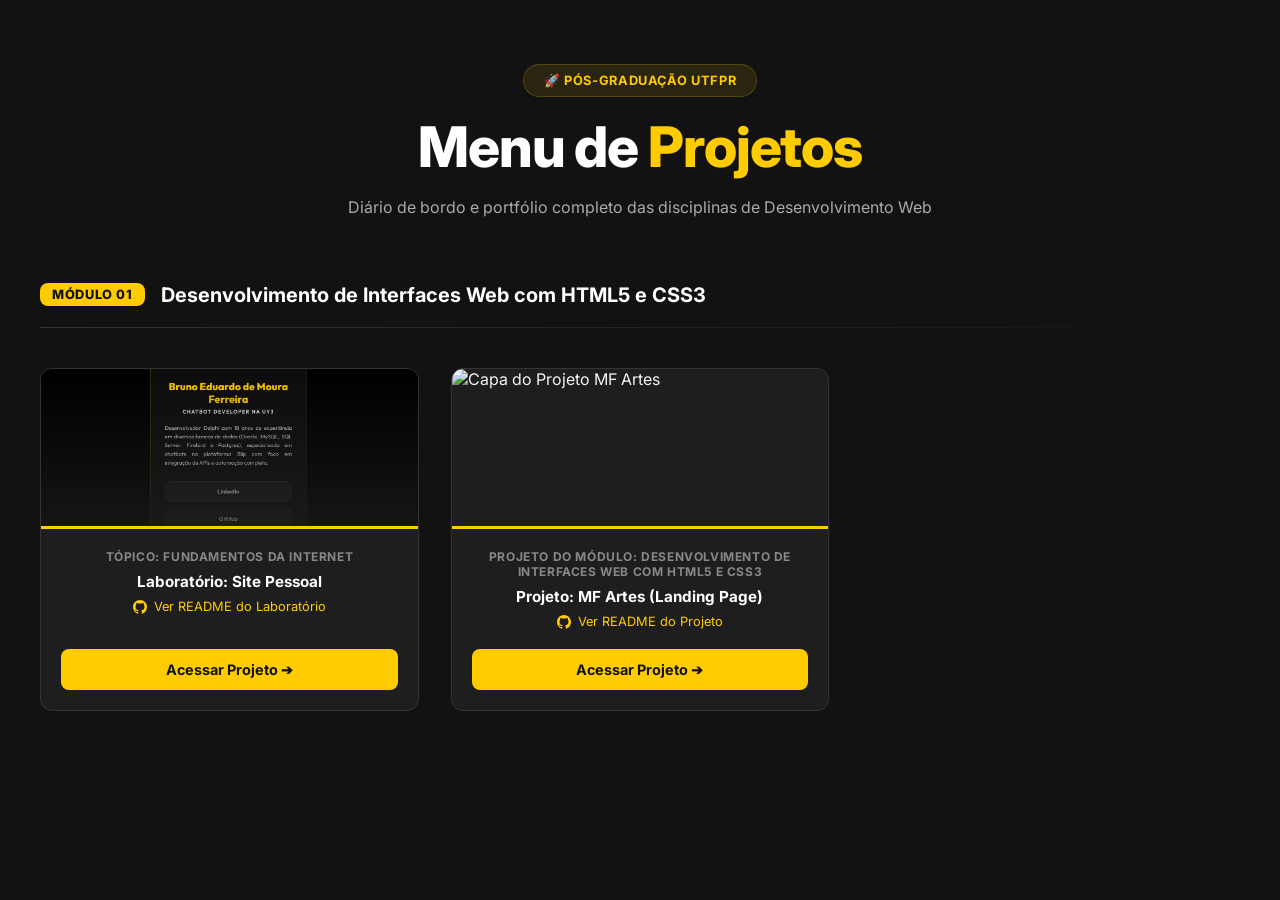
==== index.html @ 1b81b22d "Update index.html" ====
<!doctype html>
<html lang="pt-BR">
  <head>
    <meta charset="UTF-8" />
    <meta name="viewport" content="width=device-width, initial-scale=1.0" />
    <title>Navegação de Projetos - UTFPR</title>

    <link rel="preconnect" href="https://fonts.googleapis.com" />
    <link rel="preconnect" href="https://fonts.gstatic.com" crossorigin />
    <link
      href="https://fonts.googleapis.com/css2?family=Inter:wght@400;500;700;800&display=swap"
      rel="stylesheet"
    />

    <link rel="stylesheet" href="styles.css" />
  </head>
  <body>
    <header class="page-header">
      <div class="header-badge">🚀 Pós-Graduação UTFPR</div>
      <h1 class="page-title">
        Menu de <span class="text-highlight">Projetos</span>
      </h1>
      <p class="subtitle">
        Diário de bordo e portfólio completo das disciplinas de Desenvolvimento
        Web
      </p>
    </header>

    <main class="dashboard-main">
      <!-- SEÇÃO: MÓDULO 01 -->
      <section class="module-section" aria-labelledby="mod01-title">
        <header class="section-header">
          <h2 id="mod01-title" class="section-title">
            <span class="module-number">Módulo 01</span>
            Desenvolvimento de Interfaces Web com HTML5 e CSS3
          </h2>
          <div class="section-divider" aria-hidden="true"></div>
        </header>

        <div class="dashboard-grid">
          <!-- Laboratório  -->
          <article class="card">
            <figure class="card-image-container">
              <img
                src="./MT01-desenvolvimento-de-interfaces-web-com-html5-e-css3/00-fundamentos-da-internet/laboratorio/images/lab01.png"
                alt="Capa do Laboratório 01"
                class="card-img"
              />
              <figcaption class="sr-only" hidden>
                Visualização do Laboratório 01
              </figcaption>
              <div class="card-image-overlay" aria-hidden="true"></div>
            </figure>

            <section class="card-content">
              <header class="card-header">
                <p class="card-materia">Tópico: Fundamentos da Internet</p>
                <h2 class="card-title">Laboratório: Site Pessoal</h2>
              </header>

              <div class="card-links">
                <a
                  href="https://github.com/brunoemferreira/pos-web-utfpr/tree/main/MT01-desenvolvimento-de-interfaces-web-com-html5-e-css3/00-fundamentos-da-internet/laboratorio"
                  class="card-readme-link"
                  aria-label="Ler a documentação (README) do projeto"
                >
                  <svg
                    class="github-icon"
                    viewBox="0 0 24 24"
                    width="16"
                    height="16"
                    aria-hidden="true"
                  >
                    <path
                      fill="currentColor"
                      d="M12 0C5.374 0 0 5.373 0 12c0 5.302 3.438 9.8 8.207 11.387.6.113.793-.261.793-.577v-2.234c-3.338.726-4.033-1.416-4.033-1.416-.546-1.387-1.333-1.756-1.333-1.756-1.089-.745.083-.729.083-.729 1.205.084 1.839 1.237 1.839 1.237 1.07 1.834 2.807 1.304 3.492.997.107-.775.418-1.305.762-1.604-2.665-.305-5.467-1.334-5.467-5.931 0-1.311.469-2.381 1.236-3.221-.124-.303-.535-1.524.117-3.176 0 0 1.008-.322 3.301 1.23A11.509 11.509 0 0 1 12 5.803c1.02.005 2.047.138 3.006.404 2.291-1.552 3.297-1.23 3.297-1.23.653 1.653.242 2.874.118 3.176.77.84 1.235 1.911 1.235 3.221 0 4.609-2.807 5.624-5.479 5.921.43.372.823 1.102.823 2.222v3.293c0 .319.192.694.801.576C20.566 21.797 24 17.3 24 12c0-6.627-5.373-12-12-12z"
                    />
                  </svg>
                  Ver README do Laboratório
                </a>
              </div>

              <footer class="card-footer">
                <a
                  href="./MT01-desenvolvimento-de-interfaces-web-com-html5-e-css3/00-fundamentos-da-internet/laboratorio/index.html"
                  class="card-link"
                >
                  Acessar Projeto ➔
                </a>
              </footer>
            </section>
          </article>
          <article class="card">
            <figure class="card-image-container">
              <img
                src="https://images.unsplash.com/photo-1498050108023-c5249f4df085?auto=format&fit=crop&w=600&q=80"
                alt="Capa do Projeto MF Artes"
                class="card-img"
              />
              <figcaption class="sr-only" hidden>
                Visualização do Projeto MF Artes
              </figcaption>
              <div class="card-image-overlay" aria-hidden="true"></div>
            </figure>

            <section class="card-content">
              <header class="card-header">
                <p class="card-materia">
                  Projeto do Módulo: Desenvolvimento de Interfaces WEB com HTML5
                  e CSS3
                </p>
                <h2 class="card-title">Projeto: MF Artes (Landing Page)</h2>
              </header>

              <div class="card-links">
                <a
                  href="https://github.com/brunoemferreira/pos-web-utfpr/tree/main/MT01-desenvolvimento-de-interfaces-web-com-html5-e-css3/Projeto"
                  class="card-readme-link"
                  aria-label="Ler a documentação (README) do projeto"
                >
                  <svg
                    class="github-icon"
                    viewBox="0 0 24 24"
                    width="16"
                    height="16"
                    aria-hidden="true"
                  >
                    <path
                      fill="currentColor"
                      d="M12 0C5.374 0 0 5.373 0 12c0 5.302 3.438 9.8 8.207 11.387.6.113.793-.261.793-.577v-2.234c-3.338.726-4.033-1.416-4.033-1.416-.546-1.387-1.333-1.756-1.333-1.756-1.089-.745.083-.729.083-.729 1.205.084 1.839 1.237 1.839 1.237 1.07 1.834 2.807 1.304 3.492.997.107-.775.418-1.305.762-1.604-2.665-.305-5.467-1.334-5.467-5.931 0-1.311.469-2.381 1.236-3.221-.124-.303-.535-1.524.117-3.176 0 0 1.008-.322 3.301 1.23A11.509 11.509 0 0 1 12 5.803c1.02.005 2.047.138 3.006.404 2.291-1.552 3.297-1.23 3.297-1.23.653 1.653.242 2.874.118 3.176.77.84 1.235 1.911 1.235 3.221 0 4.609-2.807 5.624-5.479 5.921.43.372.823 1.102.823 2.222v3.293c0 .319.192.694.801.576C20.566 21.797 24 17.3 24 12c0-6.627-5.373-12-12-12z"
                    />
                  </svg>
                  Ver README do Projeto
                </a>
              </div>

              <footer class="card-footer">
                <a
                  href="./MT01-desenvolvimento-de-interfaces-web-com-html5-e-css3/Projeto/lp-mfartes/index.html"
                  class="card-link"
                >
                  Acessar Projeto ➔
                </a>
              </footer>
            </section>
          </article>
        </div>
      </section>
    </main>
  </body>
</html>
---- styles.css ----
/* Reset básico e configurações iniciais */
* {
  box-sizing: border-box;
  margin: 0;
  padding: 0;
}

:root {
  /* =========================================
     SISTEMA DE DESIGN CENTRALIZADO
  ========================================= */

  /* Cores da UTFPR e Tema Escuro */
  --color-primary: #FFCC00; 
  --color-primary-hover: #FFFFFF;
  --color-bg-body: #121212;
  --color-bg-card: #1E1E1E;
  
  /* Cores de Texto */
  --color-text-main: #FFFFFF;
  --color-text-muted: #AAAAAA;
  --color-text-card-subject: #888888;
  --color-text-button: #121212;
  
  /* Elementos de UI */
  --color-border: #333333;
  --color-overlay: rgba(30, 30, 30, 0.7);
  --color-shadow-hover: rgba(255, 204, 0, 0.15);
  --color-shadow-btn: rgba(255, 255, 255, 0.2);

  /* Tipografia */
  --font-family-base: 'Inter', sans-serif;
  
  /* Escala Tipográfica */
  --font-size-xs: 0.75rem;   /* 12px */
  --font-size-sm: 0.8rem;    /* 12.8px */
  --font-size-base: 0.9rem;  /* 14.4px */
  --font-size-md: 0.95rem;   /* 15.2px */
  --font-size-lg: 1rem;      /* 16px */
  --font-size-xl: 1.25rem;   /* 20px */
  --font-size-2xl: 2.2rem;   /* 35.2px */
  --font-size-3xl: 3.5rem;   /* 56px */
  
  /* Pesos de Fonte */
  --font-weight-regular: 400;
  --font-weight-bold: 700;
  --font-weight-extrabold: 800;

  /* Espaçamentos */
  --spacing-xs: 0.5rem;
  --spacing-sm: 0.75rem;
  --spacing-md: 1rem;
  --spacing-lg: 1.25rem;
  --spacing-xl: 1.5rem;
  --spacing-2xl: 2rem;
  --spacing-3xl: 3rem;
  --spacing-4xl: 4rem;

  /* Bordas e Radius */
  --radius-sm: 8px;
  --radius-md: 12px;
  --radius-full: 999px;
  --border-width: 1px;
  --border-accent: 3px;

  /* Transições */
  --transition-fast: 0.3s ease;
  --transition-medium: 0.5s ease;
}

body {
  font-family: var(--font-family-base);
  background-color: var(--color-bg-body);
  color: var(--color-text-main);
  min-height: 100vh;
  display: flex;
  flex-direction: column;
  align-items: center;
  padding: var(--spacing-2xl) var(--spacing-xl); 
}

@media (min-width: 640px) {
  body {
    padding: var(--spacing-4xl) var(--spacing-2xl);
  }
}

/* =========================================
   HEADER DA PÁGINA (HERO SECTION)
========================================= */
.page-header {
  text-align: center;
  margin-bottom: var(--spacing-4xl);
  max-width: 800px;
  display: flex;
  flex-direction: column;
  align-items: center;
}

.header-badge {
  display: inline-flex;
  align-items: center;
  gap: 0.5rem;
  background-color: rgba(255, 204, 0, 0.1);
  color: var(--color-primary);
  padding: 0.5rem 1.25rem;
  border-radius: var(--radius-full);
  font-size: var(--font-size-sm);
  font-weight: var(--font-weight-bold);
  text-transform: uppercase;
  letter-spacing: 0.05em;
  margin-bottom: var(--spacing-lg);
  border: 1px solid rgba(255, 204, 0, 0.2);
}

.page-title {
  font-size: var(--font-size-2xl);
  font-weight: var(--font-weight-extrabold);
  color: var(--color-text-main);
  margin-bottom: var(--spacing-md);
  line-height: 1.1;
  letter-spacing: -0.02em;
}

.text-highlight {
  color: var(--color-primary);
}

@media (min-width: 640px) {
  .page-title { font-size: var(--font-size-3xl); }
}

.subtitle {
  color: var(--color-text-muted);
  font-size: var(--font-size-lg);
  font-weight: var(--font-weight-regular);
  line-height: 1.5;
}

/* =========================================
   SISTEMA DE SEÇÕES (MÓDULOS)
========================================= */
.dashboard-main {
  width: 100%;
  max-width: 1200px;
  display: flex;
  flex-direction: column;
  gap: var(--spacing-4xl);
}

.module-section {
  display: flex;
  flex-direction: column;
  gap: var(--spacing-xl);
}

.section-header {
  margin-bottom: var(--spacing-md);
}

.section-title {
  font-size: var(--font-size-xl);
  font-weight: var(--font-weight-bold);
  color: var(--color-text-main);
  display: flex;
  align-items: center;
  gap: var(--spacing-md);
  flex-wrap: wrap;
}

.module-number {
  background-color: var(--color-primary);
  color: var(--color-bg-body);
  padding: 0.25rem 0.75rem;
  border-radius: var(--radius-sm);
  font-size: var(--font-size-sm);
  font-weight: var(--font-weight-extrabold);
  text-transform: uppercase;
  letter-spacing: 0.05em;
}

.section-divider {
  height: 1px;
  width: 100%;
  background: linear-gradient(90deg, var(--color-border) 0%, transparent 100%);
  margin-top: var(--spacing-lg);
}

/* =========================================
   GRID DOS CARDS
========================================= */
.dashboard-grid {
  display: grid;
  grid-template-columns: 1fr; 
  gap: var(--spacing-xl);
  width: 100%;
}

@media (min-width: 640px) {
  .dashboard-grid {
    grid-template-columns: repeat(2, 1fr); 
    gap: var(--spacing-2xl);
  }
}

@media (min-width: 900px) {
  .dashboard-grid {
    grid-template-columns: repeat(3, 1fr); 
  }
}

/* =========================================
   CARDS DE PROJETOS
========================================= */
.card {
  background: var(--color-bg-card);
  border: var(--border-width) solid var(--color-border);
  border-radius: var(--radius-md);
  overflow: hidden;
  transition: all var(--transition-fast);
  display: flex;
  flex-direction: column;
}

.card:hover {
  transform: translateY(-8px);
  border-color: var(--color-primary);
  box-shadow: 0 10px 25px var(--color-shadow-hover);
}

.card-image-container {
  width: 100%;
  height: 160px;
  overflow: hidden;
  position: relative;
  border-bottom: var(--border-accent) solid var(--color-primary); 
  margin: 0; 
}

.card-img {
  width: 100%;
  height: 100%;
  object-fit: cover;
  transition: transform var(--transition-medium);
}

.card:hover .card-img {
  transform: scale(1.05);
}

.card-image-overlay {
  position: absolute;
  inset: 0;
  background: linear-gradient(to top, var(--color-overlay) 0%, transparent 100%);
}

.card-content {
  padding: var(--spacing-lg); 
  display: flex;
  flex-direction: column;
  flex-grow: 1;
}

.card-header {
  margin-bottom: var(--spacing-xs);
}

.card-materia {
  font-size: var(--font-size-xs);
  font-weight: var(--font-weight-bold);
  color: var(--color-text-card-subject);
  text-transform: uppercase;
  letter-spacing: 0.05em;
  margin-bottom: var(--spacing-xs);
  text-align: center;
}

.card-title {
  font-size: var(--font-size-md);
  font-weight: var(--font-weight-bold);
  color: var(--color-text-main);
  line-height: 1.3;
  text-align: center;
}

.card-links {
  margin-bottom: var(--spacing-lg);
  display: flex;
  justify-content: center;
}

.card-readme-link {
  font-size: var(--font-size-sm);
  color: var(--color-primary);
  text-decoration: none;
  display: flex;
  align-items: center;
  gap: 0.4rem;
  transition: opacity var(--transition-fast);
}

.card-readme-link:hover {
  text-decoration: underline;
  opacity: 0.8;
}

.github-icon {
  width: 14px;
  height: 14px;
}

.card-footer {
  margin-top: auto; 
  display: flex;
  flex-direction: column;
}

.card-link {
  display: inline-flex;
  justify-content: center;
  align-items: center;
  text-decoration: none;
  background: var(--color-primary);
  color: var(--color-text-button);
  font-weight: var(--font-weight-bold);
  font-size: var(--font-size-base);
  padding: var(--spacing-sm) var(--spacing-md);
  border-radius: var(--radius-sm);
  transition: all var(--transition-fast);
  width: 100%;
}

.card-link:hover {
  background: var(--color-primary-hover);
  transform: translateY(-2px);
  box-shadow: 0 4px 12px var(--color-shadow-btn);
}
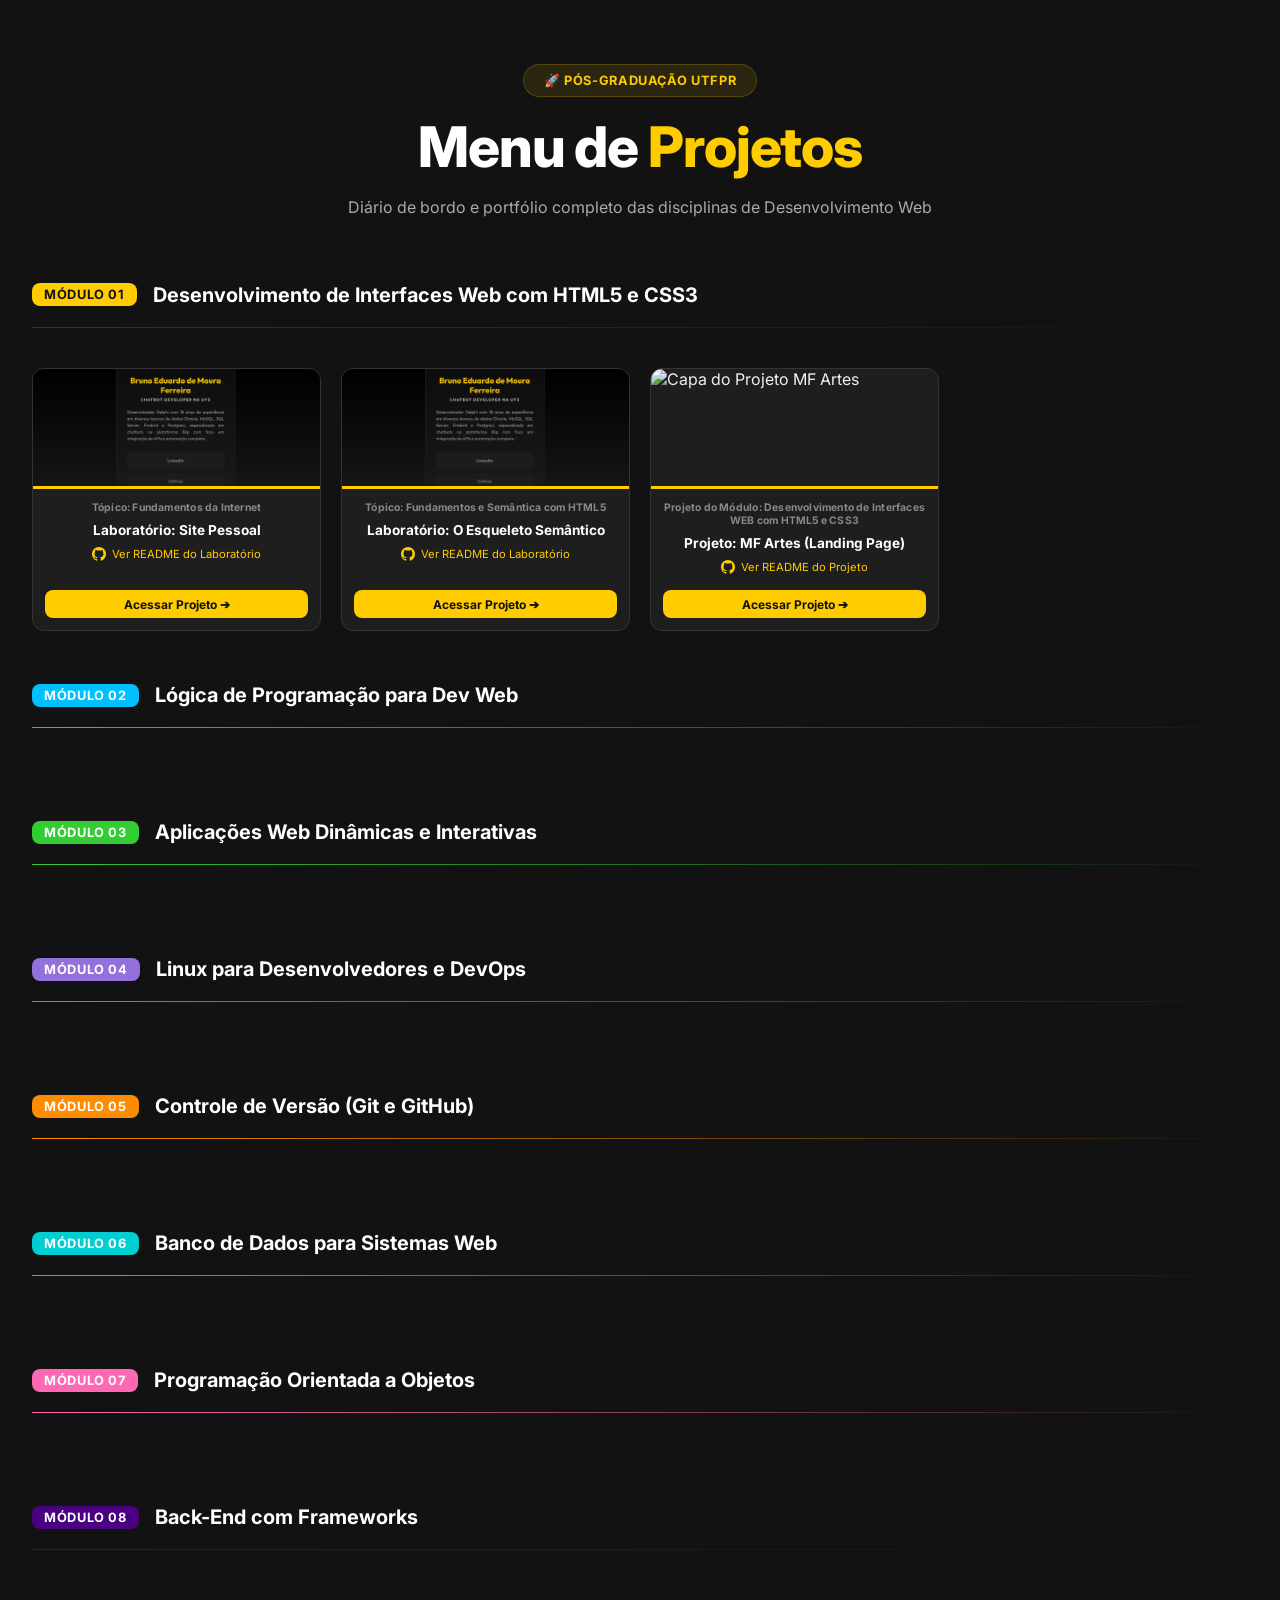
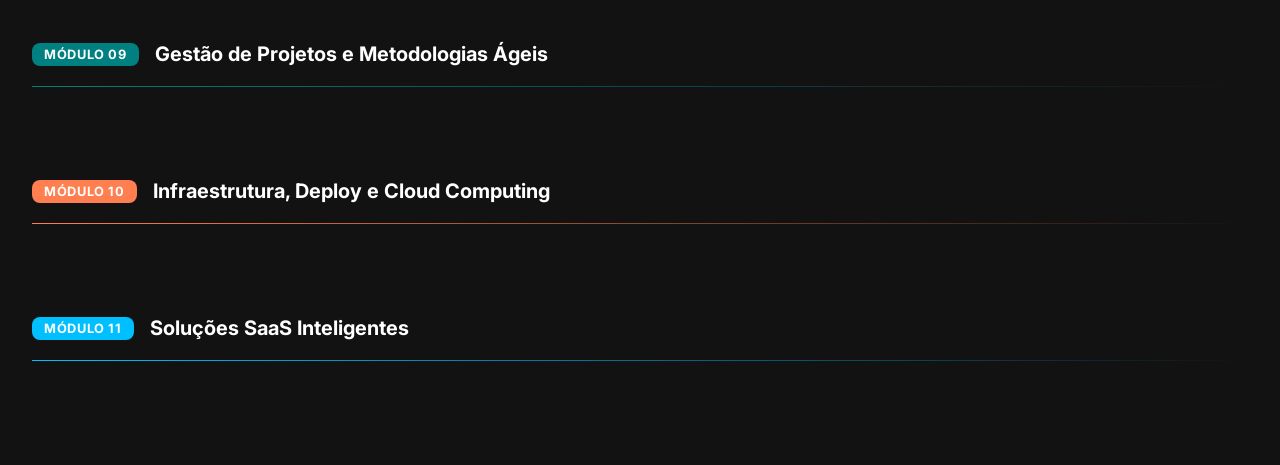
==== commit 08072b37: "feat: add course module structure and styling to dashboard index" ====
--- a/index.html
+++ b/index.html
@@ -56,6 +56,59 @@
               <header class="card-header">
                 <p class="card-materia">Tópico: Fundamentos da Internet</p>
                 <h2 class="card-title">Laboratório: Site Pessoal</h2>
+              </header>
+
+              <div class="card-links">
+                <a
+                  href="https://github.com/brunoemferreira/pos-web-utfpr/tree/main/MT01-desenvolvimento-de-interfaces-web-com-html5-e-css3/00-fundamentos-da-internet/laboratorio"
+                  class="card-readme-link"
+                  aria-label="Ler a documentação (README) do projeto"
+                >
+                  <svg
+                    class="github-icon"
+                    viewBox="0 0 24 24"
+                    width="16"
+                    height="16"
+                    aria-hidden="true"
+                  >
+                    <path
+                      fill="currentColor"
+                      d="M12 0C5.374 0 0 5.373 0 12c0 5.302 3.438 9.8 8.207 11.387.6.113.793-.261.793-.577v-2.234c-3.338.726-4.033-1.416-4.033-1.416-.546-1.387-1.333-1.756-1.333-1.756-1.089-.745.083-.729.083-.729 1.205.084 1.839 1.237 1.839 1.237 1.07 1.834 2.807 1.304 3.492.997.107-.775.418-1.305.762-1.604-2.665-.305-5.467-1.334-5.467-5.931 0-1.311.469-2.381 1.236-3.221-.124-.303-.535-1.524.117-3.176 0 0 1.008-.322 3.301 1.23A11.509 11.509 0 0 1 12 5.803c1.02.005 2.047.138 3.006.404 2.291-1.552 3.297-1.23 3.297-1.23.653 1.653.242 2.874.118 3.176.77.84 1.235 1.911 1.235 3.221 0 4.609-2.807 5.624-5.479 5.921.43.372.823 1.102.823 2.222v3.293c0 .319.192.694.801.576C20.566 21.797 24 17.3 24 12c0-6.627-5.373-12-12-12z"
+                    />
+                  </svg>
+                  Ver README do Laboratório
+                </a>
+              </div>
+
+              <footer class="card-footer">
+                <a
+                  href="./MT01-desenvolvimento-de-interfaces-web-com-html5-e-css3/00-fundamentos-da-internet/laboratorio/index.html"
+                  class="card-link"
+                >
+                  Acessar Projeto ➔
+                </a>
+              </footer>
+            </section>
+          </article>
+          <article class="card">
+            <figure class="card-image-container">
+              <img
+                src="./MT01-desenvolvimento-de-interfaces-web-com-html5-e-css3/00-fundamentos-da-internet/laboratorio/images/lab01.png"
+                alt="Capa do Laboratório 01"
+                class="card-img"
+              />
+              <figcaption class="sr-only" hidden>
+                Visualização do Laboratório 01
+              </figcaption>
+              <div class="card-image-overlay" aria-hidden="true"></div>
+            </figure>
+
+            <section class="card-content">
+              <header class="card-header">
+                <p class="card-materia">
+                  Tópico: Fundamentos e Semântica com HTML5
+                </p>
+                <h2 class="card-title">Laboratório: O Esqueleto Semântico</h2>
               </header>
 
               <div class="card-links">
@@ -146,6 +199,135 @@
           </article>
         </div>
       </section>
+
+      <!-- SEÇÃO: MÓDULO 02 -->
+      <section class="module-section module-blue" aria-labelledby="mod02-title">
+        <header class="section-header">
+          <h2 id="mod02-title" class="section-title">
+            <span class="module-number">Módulo 02</span>
+            Lógica de Programação para Dev Web
+          </h2>
+          <div class="section-divider" aria-hidden="true"></div>
+        </header>
+
+        <div class="dashboard-grid">
+          <!-- Aguardando projetos deste módulo -->
+        </div>
+      </section>
+
+      <!-- SEÇÃO: MÓDULO 03 -->
+      <section class="module-section module-green" aria-labelledby="mod03-title">
+        <header class="section-header">
+          <h2 id="mod03-title" class="section-title">
+            <span class="module-number">Módulo 03</span>
+            Aplicações Web Dinâmicas e Interativas
+          </h2>
+          <div class="section-divider" aria-hidden="true"></div>
+        </header>
+
+        <div class="dashboard-grid">
+          <!-- Aguardando projetos deste módulo -->
+        </div>
+      </section>
+
+      <!-- SEÇÃO: MÓDULO 04 -->
+      <section class="module-section module-purple" aria-labelledby="mod04-title">
+        <header class="section-header">
+          <h2 id="mod04-title" class="section-title">
+            <span class="module-number">Módulo 04</span>
+            Linux para Desenvolvedores e DevOps
+          </h2>
+          <div class="section-divider" aria-hidden="true"></div>
+        </header>
+
+        <div class="dashboard-grid">
+          <!-- Aguardando projetos deste módulo -->
+        </div>
+      </section>
+
+      <!-- SEÇÃO: MÓDULO 05 -->
+      <section class="module-section module-orange" aria-labelledby="mod05-title">
+        <header class="section-header">
+          <h2 id="mod05-title" class="section-title">
+            <span class="module-number">Módulo 05</span>
+            Controle de Versão (Git e GitHub)
+          </h2>
+          <div class="section-divider" aria-hidden="true"></div>
+        </header>
+        <div class="dashboard-grid"></div>
+      </section>
+
+      <!-- SEÇÃO: MÓDULO 06 -->
+      <section class="module-section module-cyan" aria-labelledby="mod06-title">
+        <header class="section-header">
+          <h2 id="mod06-title" class="section-title">
+            <span class="module-number">Módulo 06</span>
+            Banco de Dados para Sistemas Web
+          </h2>
+          <div class="section-divider" aria-hidden="true"></div>
+        </header>
+        <div class="dashboard-grid"></div>
+      </section>
+
+      <!-- SEÇÃO: MÓDULO 07 -->
+      <section class="module-section module-pink" aria-labelledby="mod07-title">
+        <header class="section-header">
+          <h2 id="mod07-title" class="section-title">
+            <span class="module-number">Módulo 07</span>
+            Programação Orientada a Objetos
+          </h2>
+          <div class="section-divider" aria-hidden="true"></div>
+        </header>
+        <div class="dashboard-grid"></div>
+      </section>
+
+      <!-- SEÇÃO: MÓDULO 08 -->
+      <section class="module-section module-indigo" aria-labelledby="mod08-title">
+        <header class="section-header">
+          <h2 id="mod08-title" class="section-title">
+            <span class="module-number">Módulo 08</span>
+            Back-End com Frameworks
+          </h2>
+          <div class="section-divider" aria-hidden="true"></div>
+        </header>
+        <div class="dashboard-grid"></div>
+      </section>
+
+      <!-- SEÇÃO: MÓDULO 09 -->
+      <section class="module-section module-teal" aria-labelledby="mod09-title">
+        <header class="section-header">
+          <h2 id="mod09-title" class="section-title">
+            <span class="module-number">Módulo 09</span>
+            Gestão de Projetos e Metodologias Ágeis
+          </h2>
+          <div class="section-divider" aria-hidden="true"></div>
+        </header>
+        <div class="dashboard-grid"></div>
+      </section>
+
+      <!-- SEÇÃO: MÓDULO 10 -->
+      <section class="module-section module-coral" aria-labelledby="mod10-title">
+        <header class="section-header">
+          <h2 id="mod10-title" class="section-title">
+            <span class="module-number">Módulo 10</span>
+            Infraestrutura, Deploy e Cloud Computing
+          </h2>
+          <div class="section-divider" aria-hidden="true"></div>
+        </header>
+        <div class="dashboard-grid"></div>
+      </section>
+
+      <!-- SEÇÃO: MÓDULO 11 -->
+      <section class="module-section module-blue" aria-labelledby="mod11-title">
+        <header class="section-header">
+          <h2 id="mod11-title" class="section-title">
+            <span class="module-number">Módulo 11</span>
+            Soluções SaaS Inteligentes
+          </h2>
+          <div class="section-divider" aria-hidden="true"></div>
+        </header>
+        <div class="dashboard-grid"></div>
+      </section>
     </main>
   </body>
 </html>
--- a/styles.css
+++ b/styles.css
@@ -142,16 +142,20 @@
 ========================================= */
 .dashboard-main {
   width: 100%;
-  max-width: 1200px;
-  display: flex;
-  flex-direction: column;
-  gap: var(--spacing-4xl);
+  max-width: 1500px;
+  display: flex;
+  flex-direction: column;
+  gap: var(--spacing-lg);
 }
 
 .module-section {
   display: flex;
   flex-direction: column;
   gap: var(--spacing-xl);
+}
+
+.module-section + .module-section {
+  margin-top: var(--spacing-2xl);
 }
 
 .section-header {
@@ -174,16 +178,112 @@
   padding: 0.25rem 0.75rem;
   border-radius: var(--radius-sm);
   font-size: var(--font-size-sm);
-  font-weight: var(--font-weight-extrabold);
+  font-weight: var(--font-weight-bold);
   text-transform: uppercase;
   letter-spacing: 0.05em;
 }
 
+/* Variantes de cores para módulos */
+.module-blue .module-number {
+  background-color: #00BFFF; /* Deep Sky Blue */
+  color: #FFFFFF;
+}
+
+.module-blue .section-divider {
+  background: linear-gradient(90deg, #00BFFF 0%, transparent 100%);
+}
+
+.module-green .module-number {
+  background-color: #32CD32; /* Lime Green */
+  color: #FFFFFF;
+}
+
+.module-green .section-divider {
+  background: linear-gradient(90deg, #32CD32 0%, transparent 100%);
+}
+
+.module-purple .module-number {
+  background-color: #9370DB; /* Medium Slate Blue/Purple */
+  color: #FFFFFF;
+}
+
+.module-purple .section-divider {
+  background: linear-gradient(90deg, #9370DB 0%, transparent 100%);
+}
+
+.module-orange .module-number {
+  background-color: #FF8C00; 
+  color: #FFFFFF;
+}
+.module-orange .section-divider {
+  background: linear-gradient(90deg, #FF8C00 0%, transparent 100%);
+}
+
+.module-cyan .module-number {
+  background-color: #00CED1; 
+  color: #FFFFFF;
+}
+.module-cyan .section-divider {
+  background: linear-gradient(90deg, #00CED1 0%, transparent 100%);
+}
+
+.module-pink .module-number {
+  background-color: #FF69B4; 
+  color: #FFFFFF;
+}
+.module-pink .section-divider {
+  background: linear-gradient(90deg, #FF69B4 0%, transparent 100%);
+}
+
+.module-indigo .module-number {
+  background-color: #4B0082; 
+  color: #FFFFFF;
+}
+.module-indigo .section-divider {
+  background: linear-gradient(90deg, #4B0082 0%, transparent 100%);
+}
+
+.module-teal .module-number {
+  background-color: #008080; 
+  color: #FFFFFF;
+}
+.module-teal .section-divider {
+  background: linear-gradient(90deg, #008080 0%, transparent 100%);
+}
+
+.module-coral .module-number {
+  background-color: #FF7F50; 
+  color: #FFFFFF;
+}
+.module-coral .section-divider {
+  background: linear-gradient(90deg, #FF7F50 0%, transparent 100%);
+}
+
 .section-divider {
   height: 1px;
   width: 100%;
   background: linear-gradient(90deg, var(--color-border) 0%, transparent 100%);
   margin-top: var(--spacing-lg);
+}
+
+.module-divider {
+  width: 100%;
+  height: 1px;
+  background: var(--color-border);
+  margin: 0.5rem 0;
+  display: flex;
+  justify-content: center;
+  align-items: center;
+  opacity: 0.8;
+}
+
+.module-divider::after {
+  content: '';
+  width: 60px;
+  height: 2px;
+  background: var(--color-primary);
+  border-radius: var(--radius-full);
+  box-shadow: 0 0 10px rgba(255, 204, 0, 0.3);
 }
 
 /* =========================================
@@ -192,20 +292,32 @@
 .dashboard-grid {
   display: grid;
   grid-template-columns: 1fr; 
-  gap: var(--spacing-xl);
+  gap: var(--spacing-md);
   width: 100%;
 }
 
 @media (min-width: 640px) {
   .dashboard-grid {
     grid-template-columns: repeat(2, 1fr); 
-    gap: var(--spacing-2xl);
+    gap: var(--spacing-lg);
   }
 }
 
 @media (min-width: 900px) {
   .dashboard-grid {
     grid-template-columns: repeat(3, 1fr); 
+  }
+}
+
+@media (min-width: 1100px) {
+  .dashboard-grid {
+    grid-template-columns: repeat(4, 1fr); 
+  }
+}
+
+@media (min-width: 1400px) {
+  .dashboard-grid {
+    grid-template-columns: repeat(5, 1fr); 
   }
 }
 
@@ -230,7 +342,7 @@
 
 .card-image-container {
   width: 100%;
-  height: 160px;
+  height: 120px;
   overflow: hidden;
   position: relative;
   border-bottom: var(--border-accent) solid var(--color-primary); 
@@ -255,7 +367,7 @@
 }
 
 .card-content {
-  padding: var(--spacing-lg); 
+  padding: var(--spacing-sm); 
   display: flex;
   flex-direction: column;
   flex-grow: 1;
@@ -266,17 +378,17 @@
 }
 
 .card-materia {
-  font-size: var(--font-size-xs);
+  font-size: 0.65rem;
   font-weight: var(--font-weight-bold);
   color: var(--color-text-card-subject);
-  text-transform: uppercase;
-  letter-spacing: 0.05em;
+  text-transform: none;
+  letter-spacing: 0.02em;
   margin-bottom: var(--spacing-xs);
   text-align: center;
 }
 
 .card-title {
-  font-size: var(--font-size-md);
+  font-size: 0.85rem;
   font-weight: var(--font-weight-bold);
   color: var(--color-text-main);
   line-height: 1.3;
@@ -284,13 +396,13 @@
 }
 
 .card-links {
-  margin-bottom: var(--spacing-lg);
+  margin-bottom: var(--spacing-md);
   display: flex;
   justify-content: center;
 }
 
 .card-readme-link {
-  font-size: var(--font-size-sm);
+  font-size: 0.7rem;
   color: var(--color-primary);
   text-decoration: none;
   display: flex;
@@ -323,8 +435,8 @@
   background: var(--color-primary);
   color: var(--color-text-button);
   font-weight: var(--font-weight-bold);
-  font-size: var(--font-size-base);
-  padding: var(--spacing-sm) var(--spacing-md);
+  font-size: 0.75rem;
+  padding: 0.4rem var(--spacing-md);
   border-radius: var(--radius-sm);
   transition: all var(--transition-fast);
   width: 100%;
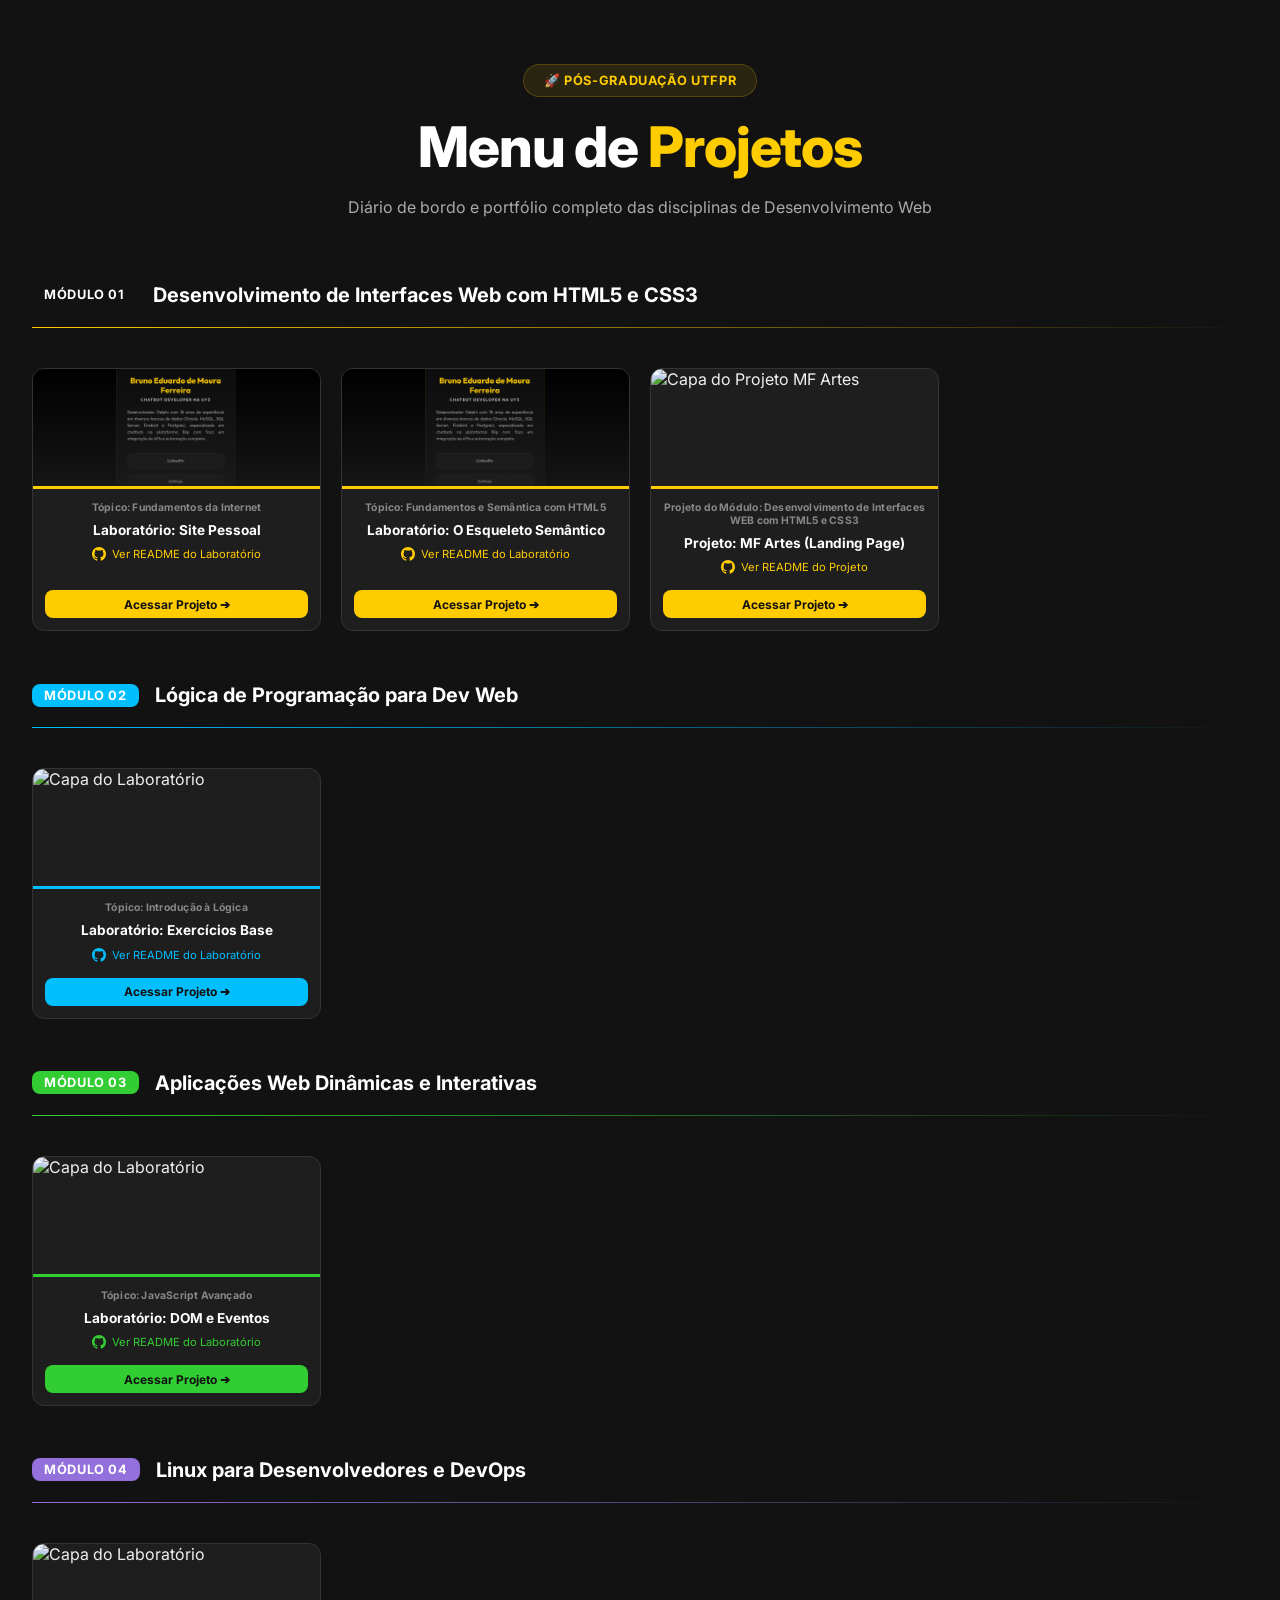
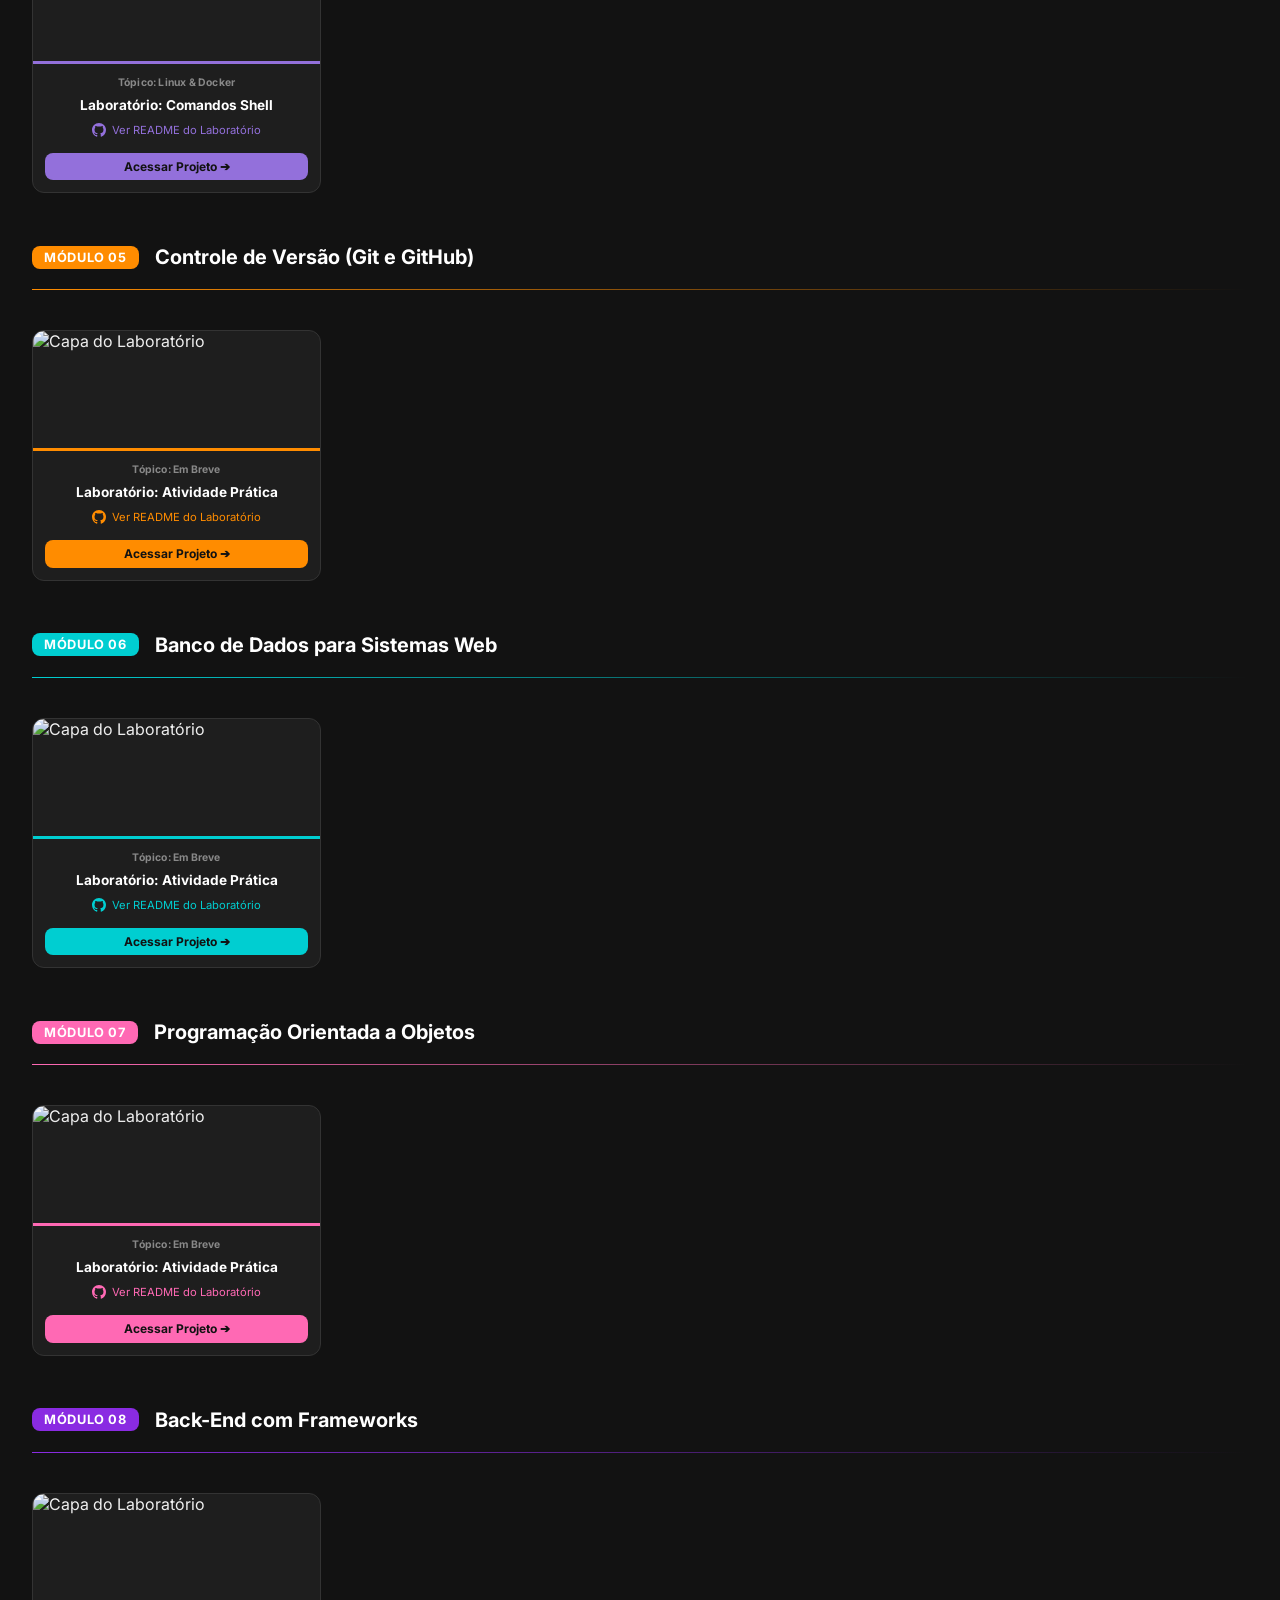
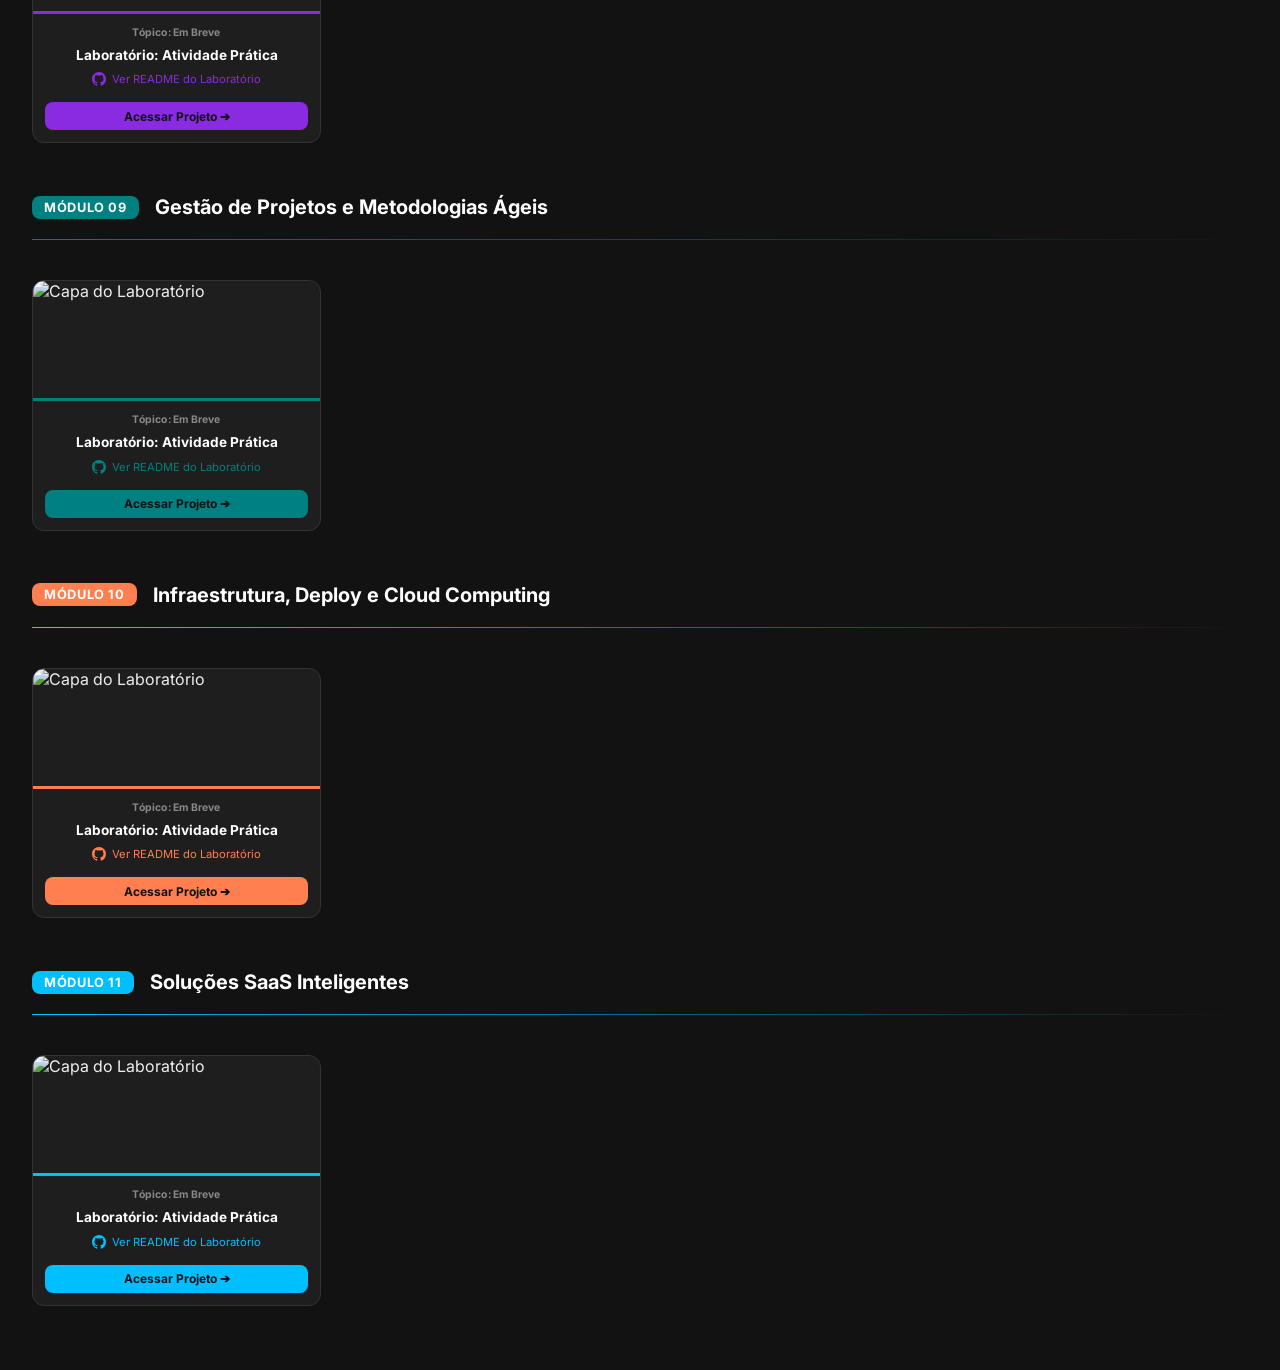
==== commit db6cc12f: "feat: render project cards in the dashboard modules to display laboratory assignments" ====
--- a/index.html
+++ b/index.html
@@ -211,7 +211,27 @@
         </header>
 
         <div class="dashboard-grid">
-          <!-- Aguardando projetos deste módulo -->
+          <article class="card">
+            <figure class="card-image-container">
+              <img src="https://images.unsplash.com/photo-1516259762381-22954d7d3ad2?auto=format&fit=crop&w=600&q=80" alt="Capa do Laboratório" class="card-img" />
+              <div class="card-image-overlay" aria-hidden="true"></div>
+            </figure>
+            <section class="card-content">
+              <header class="card-header">
+                <p class="card-materia">Tópico: Introdução à Lógica</p>
+                <h2 class="card-title">Laboratório: Exercícios Base</h2>
+              </header>
+              <div class="card-links">
+                <a href="#" class="card-readme-link">
+                  <svg class="github-icon" viewBox="0 0 24 24" width="16" height="16" aria-hidden="true"><path fill="currentColor" d="M12 0C5.374 0 0 5.373 0 12c0 5.302 3.438 9.8 8.207 11.387.6.113.793-.261.793-.577v-2.234c-3.338.726-4.033-1.416-4.033-1.416-.546-1.387-1.333-1.756-1.333-1.756-1.089-.745.083-.729.083-.729 1.205.084 1.839 1.237 1.839 1.237 1.07 1.834 2.807 1.304 3.492.997.107-.775.418-1.305.762-1.604-2.665-.305-5.467-1.334-5.467-5.931 0-1.311.469-2.381 1.236-3.221-.124-.303-.535-1.524.117-3.176 0 0 1.008-.322 3.301 1.23A11.509 11.509 0 0 1 12 5.803c1.02.005 2.047.138 3.006.404 2.291-1.552 3.297-1.23 3.297-1.23.653 1.653.242 2.874.118 3.176.77.84 1.235 1.911 1.235 3.221 0 4.609-2.807 5.624-5.479 5.921.43.372.823 1.102.823 2.222v3.293c0 .319.192.694.801.576C20.566 21.797 24 17.3 24 12c0-6.627-5.373-12-12-12z"/></svg>
+                  Ver README do Laboratório
+                </a>
+              </div>
+              <footer class="card-footer">
+                <a href="#" class="card-link">Acessar Projeto ➔</a>
+              </footer>
+            </section>
+          </article>
         </div>
       </section>
 
@@ -226,7 +246,27 @@
         </header>
 
         <div class="dashboard-grid">
-          <!-- Aguardando projetos deste módulo -->
+          <article class="card">
+            <figure class="card-image-container">
+              <img src="https://images.unsplash.com/photo-1516259762381-22954d7d3ad2?auto=format&fit=crop&w=600&q=80" alt="Capa do Laboratório" class="card-img" />
+              <div class="card-image-overlay" aria-hidden="true"></div>
+            </figure>
+            <section class="card-content">
+              <header class="card-header">
+                <p class="card-materia">Tópico: JavaScript Avançado</p>
+                <h2 class="card-title">Laboratório: DOM e Eventos</h2>
+              </header>
+              <div class="card-links">
+                <a href="#" class="card-readme-link">
+                  <svg class="github-icon" viewBox="0 0 24 24" width="16" height="16" aria-hidden="true"><path fill="currentColor" d="M12 0C5.374 0 0 5.373 0 12c0 5.302 3.438 9.8 8.207 11.387.6.113.793-.261.793-.577v-2.234c-3.338.726-4.033-1.416-4.033-1.416-.546-1.387-1.333-1.756-1.333-1.756-1.089-.745.083-.729.083-.729 1.205.084 1.839 1.237 1.839 1.237 1.07 1.834 2.807 1.304 3.492.997.107-.775.418-1.305.762-1.604-2.665-.305-5.467-1.334-5.467-5.931 0-1.311.469-2.381 1.236-3.221-.124-.303-.535-1.524.117-3.176 0 0 1.008-.322 3.301 1.23A11.509 11.509 0 0 1 12 5.803c1.02.005 2.047.138 3.006.404 2.291-1.552 3.297-1.23 3.297-1.23.653 1.653.242 2.874.118 3.176.77.84 1.235 1.911 1.235 3.221 0 4.609-2.807 5.624-5.479 5.921.43.372.823 1.102.823 2.222v3.293c0 .319.192.694.801.576C20.566 21.797 24 17.3 24 12c0-6.627-5.373-12-12-12z"/></svg>
+                  Ver README do Laboratório
+                </a>
+              </div>
+              <footer class="card-footer">
+                <a href="#" class="card-link">Acessar Projeto ➔</a>
+              </footer>
+            </section>
+          </article>
         </div>
       </section>
 
@@ -241,7 +281,27 @@
         </header>
 
         <div class="dashboard-grid">
-          <!-- Aguardando projetos deste módulo -->
+          <article class="card">
+            <figure class="card-image-container">
+              <img src="https://images.unsplash.com/photo-1516259762381-22954d7d3ad2?auto=format&fit=crop&w=600&q=80" alt="Capa do Laboratório" class="card-img" />
+              <div class="card-image-overlay" aria-hidden="true"></div>
+            </figure>
+            <section class="card-content">
+              <header class="card-header">
+                <p class="card-materia">Tópico: Linux & Docker</p>
+                <h2 class="card-title">Laboratório: Comandos Shell</h2>
+              </header>
+              <div class="card-links">
+                <a href="#" class="card-readme-link">
+                  <svg class="github-icon" viewBox="0 0 24 24" width="16" height="16" aria-hidden="true"><path fill="currentColor" d="M12 0C5.374 0 0 5.373 0 12c0 5.302 3.438 9.8 8.207 11.387.6.113.793-.261.793-.577v-2.234c-3.338.726-4.033-1.416-4.033-1.416-.546-1.387-1.333-1.756-1.333-1.756-1.089-.745.083-.729.083-.729 1.205.084 1.839 1.237 1.839 1.237 1.07 1.834 2.807 1.304 3.492.997.107-.775.418-1.305.762-1.604-2.665-.305-5.467-1.334-5.467-5.931 0-1.311.469-2.381 1.236-3.221-.124-.303-.535-1.524.117-3.176 0 0 1.008-.322 3.301 1.23A11.509 11.509 0 0 1 12 5.803c1.02.005 2.047.138 3.006.404 2.291-1.552 3.297-1.23 3.297-1.23.653 1.653.242 2.874.118 3.176.77.84 1.235 1.911 1.235 3.221 0 4.609-2.807 5.624-5.479 5.921.43.372.823 1.102.823 2.222v3.293c0 .319.192.694.801.576C20.566 21.797 24 17.3 24 12c0-6.627-5.373-12-12-12z"/></svg>
+                  Ver README do Laboratório
+                </a>
+              </div>
+              <footer class="card-footer">
+                <a href="#" class="card-link">Acessar Projeto ➔</a>
+              </footer>
+            </section>
+          </article>
         </div>
       </section>
 
@@ -254,7 +314,29 @@
           </h2>
           <div class="section-divider" aria-hidden="true"></div>
         </header>
-        <div class="dashboard-grid"></div>
+        <div class="dashboard-grid">
+          <article class="card">
+            <figure class="card-image-container">
+              <img src="https://images.unsplash.com/photo-1516259762381-22954d7d3ad2?auto=format&fit=crop&w=600&q=80" alt="Capa do Laboratório" class="card-img" />
+              <div class="card-image-overlay" aria-hidden="true"></div>
+            </figure>
+            <section class="card-content">
+              <header class="card-header">
+                <p class="card-materia">Tópico: Em Breve</p>
+                <h2 class="card-title">Laboratório: Atividade Prática</h2>
+              </header>
+              <div class="card-links">
+                <a href="#" class="card-readme-link">
+                  <svg class="github-icon" viewBox="0 0 24 24" width="16" height="16" aria-hidden="true"><path fill="currentColor" d="M12 0C5.374 0 0 5.373 0 12c0 5.302 3.438 9.8 8.207 11.387.6.113.793-.261.793-.577v-2.234c-3.338.726-4.033-1.416-4.033-1.416-.546-1.387-1.333-1.756-1.333-1.756-1.089-.745.083-.729.083-.729 1.205.084 1.839 1.237 1.839 1.237 1.07 1.834 2.807 1.304 3.492.997.107-.775.418-1.305.762-1.604-2.665-.305-5.467-1.334-5.467-5.931 0-1.311.469-2.381 1.236-3.221-.124-.303-.535-1.524.117-3.176 0 0 1.008-.322 3.301 1.23A11.509 11.509 0 0 1 12 5.803c1.02.005 2.047.138 3.006.404 2.291-1.552 3.297-1.23 3.297-1.23.653 1.653.242 2.874.118 3.176.77.84 1.235 1.911 1.235 3.221 0 4.609-2.807 5.624-5.479 5.921.43.372.823 1.102.823 2.222v3.293c0 .319.192.694.801.576C20.566 21.797 24 17.3 24 12c0-6.627-5.373-12-12-12z"/></svg>
+                  Ver README do Laboratório
+                </a>
+              </div>
+              <footer class="card-footer">
+                <a href="#" class="card-link">Acessar Projeto ➔</a>
+              </footer>
+            </section>
+          </article>
+        </div>
       </section>
 
       <!-- SEÇÃO: MÓDULO 06 -->
@@ -266,7 +348,29 @@
           </h2>
           <div class="section-divider" aria-hidden="true"></div>
         </header>
-        <div class="dashboard-grid"></div>
+        <div class="dashboard-grid">
+          <article class="card">
+            <figure class="card-image-container">
+              <img src="https://images.unsplash.com/photo-1516259762381-22954d7d3ad2?auto=format&fit=crop&w=600&q=80" alt="Capa do Laboratório" class="card-img" />
+              <div class="card-image-overlay" aria-hidden="true"></div>
+            </figure>
+            <section class="card-content">
+              <header class="card-header">
+                <p class="card-materia">Tópico: Em Breve</p>
+                <h2 class="card-title">Laboratório: Atividade Prática</h2>
+              </header>
+              <div class="card-links">
+                <a href="#" class="card-readme-link">
+                  <svg class="github-icon" viewBox="0 0 24 24" width="16" height="16" aria-hidden="true"><path fill="currentColor" d="M12 0C5.374 0 0 5.373 0 12c0 5.302 3.438 9.8 8.207 11.387.6.113.793-.261.793-.577v-2.234c-3.338.726-4.033-1.416-4.033-1.416-.546-1.387-1.333-1.756-1.333-1.756-1.089-.745.083-.729.083-.729 1.205.084 1.839 1.237 1.839 1.237 1.07 1.834 2.807 1.304 3.492.997.107-.775.418-1.305.762-1.604-2.665-.305-5.467-1.334-5.467-5.931 0-1.311.469-2.381 1.236-3.221-.124-.303-.535-1.524.117-3.176 0 0 1.008-.322 3.301 1.23A11.509 11.509 0 0 1 12 5.803c1.02.005 2.047.138 3.006.404 2.291-1.552 3.297-1.23 3.297-1.23.653 1.653.242 2.874.118 3.176.77.84 1.235 1.911 1.235 3.221 0 4.609-2.807 5.624-5.479 5.921.43.372.823 1.102.823 2.222v3.293c0 .319.192.694.801.576C20.566 21.797 24 17.3 24 12c0-6.627-5.373-12-12-12z"/></svg>
+                  Ver README do Laboratório
+                </a>
+              </div>
+              <footer class="card-footer">
+                <a href="#" class="card-link">Acessar Projeto ➔</a>
+              </footer>
+            </section>
+          </article>
+        </div>
       </section>
 
       <!-- SEÇÃO: MÓDULO 07 -->
@@ -278,7 +382,29 @@
           </h2>
           <div class="section-divider" aria-hidden="true"></div>
         </header>
-        <div class="dashboard-grid"></div>
+        <div class="dashboard-grid">
+          <article class="card">
+            <figure class="card-image-container">
+              <img src="https://images.unsplash.com/photo-1516259762381-22954d7d3ad2?auto=format&fit=crop&w=600&q=80" alt="Capa do Laboratório" class="card-img" />
+              <div class="card-image-overlay" aria-hidden="true"></div>
+            </figure>
+            <section class="card-content">
+              <header class="card-header">
+                <p class="card-materia">Tópico: Em Breve</p>
+                <h2 class="card-title">Laboratório: Atividade Prática</h2>
+              </header>
+              <div class="card-links">
+                <a href="#" class="card-readme-link">
+                  <svg class="github-icon" viewBox="0 0 24 24" width="16" height="16" aria-hidden="true"><path fill="currentColor" d="M12 0C5.374 0 0 5.373 0 12c0 5.302 3.438 9.8 8.207 11.387.6.113.793-.261.793-.577v-2.234c-3.338.726-4.033-1.416-4.033-1.416-.546-1.387-1.333-1.756-1.333-1.756-1.089-.745.083-.729.083-.729 1.205.084 1.839 1.237 1.839 1.237 1.07 1.834 2.807 1.304 3.492.997.107-.775.418-1.305.762-1.604-2.665-.305-5.467-1.334-5.467-5.931 0-1.311.469-2.381 1.236-3.221-.124-.303-.535-1.524.117-3.176 0 0 1.008-.322 3.301 1.23A11.509 11.509 0 0 1 12 5.803c1.02.005 2.047.138 3.006.404 2.291-1.552 3.297-1.23 3.297-1.23.653 1.653.242 2.874.118 3.176.77.84 1.235 1.911 1.235 3.221 0 4.609-2.807 5.624-5.479 5.921.43.372.823 1.102.823 2.222v3.293c0 .319.192.694.801.576C20.566 21.797 24 17.3 24 12c0-6.627-5.373-12-12-12z"/></svg>
+                  Ver README do Laboratório
+                </a>
+              </div>
+              <footer class="card-footer">
+                <a href="#" class="card-link">Acessar Projeto ➔</a>
+              </footer>
+            </section>
+          </article>
+        </div>
       </section>
 
       <!-- SEÇÃO: MÓDULO 08 -->
@@ -290,7 +416,29 @@
           </h2>
           <div class="section-divider" aria-hidden="true"></div>
         </header>
-        <div class="dashboard-grid"></div>
+        <div class="dashboard-grid">
+          <article class="card">
+            <figure class="card-image-container">
+              <img src="https://images.unsplash.com/photo-1516259762381-22954d7d3ad2?auto=format&fit=crop&w=600&q=80" alt="Capa do Laboratório" class="card-img" />
+              <div class="card-image-overlay" aria-hidden="true"></div>
+            </figure>
+            <section class="card-content">
+              <header class="card-header">
+                <p class="card-materia">Tópico: Em Breve</p>
+                <h2 class="card-title">Laboratório: Atividade Prática</h2>
+              </header>
+              <div class="card-links">
+                <a href="#" class="card-readme-link">
+                  <svg class="github-icon" viewBox="0 0 24 24" width="16" height="16" aria-hidden="true"><path fill="currentColor" d="M12 0C5.374 0 0 5.373 0 12c0 5.302 3.438 9.8 8.207 11.387.6.113.793-.261.793-.577v-2.234c-3.338.726-4.033-1.416-4.033-1.416-.546-1.387-1.333-1.756-1.333-1.756-1.089-.745.083-.729.083-.729 1.205.084 1.839 1.237 1.839 1.237 1.07 1.834 2.807 1.304 3.492.997.107-.775.418-1.305.762-1.604-2.665-.305-5.467-1.334-5.467-5.931 0-1.311.469-2.381 1.236-3.221-.124-.303-.535-1.524.117-3.176 0 0 1.008-.322 3.301 1.23A11.509 11.509 0 0 1 12 5.803c1.02.005 2.047.138 3.006.404 2.291-1.552 3.297-1.23 3.297-1.23.653 1.653.242 2.874.118 3.176.77.84 1.235 1.911 1.235 3.221 0 4.609-2.807 5.624-5.479 5.921.43.372.823 1.102.823 2.222v3.293c0 .319.192.694.801.576C20.566 21.797 24 17.3 24 12c0-6.627-5.373-12-12-12z"/></svg>
+                  Ver README do Laboratório
+                </a>
+              </div>
+              <footer class="card-footer">
+                <a href="#" class="card-link">Acessar Projeto ➔</a>
+              </footer>
+            </section>
+          </article>
+        </div>
       </section>
 
       <!-- SEÇÃO: MÓDULO 09 -->
@@ -302,7 +450,29 @@
           </h2>
           <div class="section-divider" aria-hidden="true"></div>
         </header>
-        <div class="dashboard-grid"></div>
+        <div class="dashboard-grid">
+          <article class="card">
+            <figure class="card-image-container">
+              <img src="https://images.unsplash.com/photo-1516259762381-22954d7d3ad2?auto=format&fit=crop&w=600&q=80" alt="Capa do Laboratório" class="card-img" />
+              <div class="card-image-overlay" aria-hidden="true"></div>
+            </figure>
+            <section class="card-content">
+              <header class="card-header">
+                <p class="card-materia">Tópico: Em Breve</p>
+                <h2 class="card-title">Laboratório: Atividade Prática</h2>
+              </header>
+              <div class="card-links">
+                <a href="#" class="card-readme-link">
+                  <svg class="github-icon" viewBox="0 0 24 24" width="16" height="16" aria-hidden="true"><path fill="currentColor" d="M12 0C5.374 0 0 5.373 0 12c0 5.302 3.438 9.8 8.207 11.387.6.113.793-.261.793-.577v-2.234c-3.338.726-4.033-1.416-4.033-1.416-.546-1.387-1.333-1.756-1.333-1.756-1.089-.745.083-.729.083-.729 1.205.084 1.839 1.237 1.839 1.237 1.07 1.834 2.807 1.304 3.492.997.107-.775.418-1.305.762-1.604-2.665-.305-5.467-1.334-5.467-5.931 0-1.311.469-2.381 1.236-3.221-.124-.303-.535-1.524.117-3.176 0 0 1.008-.322 3.301 1.23A11.509 11.509 0 0 1 12 5.803c1.02.005 2.047.138 3.006.404 2.291-1.552 3.297-1.23 3.297-1.23.653 1.653.242 2.874.118 3.176.77.84 1.235 1.911 1.235 3.221 0 4.609-2.807 5.624-5.479 5.921.43.372.823 1.102.823 2.222v3.293c0 .319.192.694.801.576C20.566 21.797 24 17.3 24 12c0-6.627-5.373-12-12-12z"/></svg>
+                  Ver README do Laboratório
+                </a>
+              </div>
+              <footer class="card-footer">
+                <a href="#" class="card-link">Acessar Projeto ➔</a>
+              </footer>
+            </section>
+          </article>
+        </div>
       </section>
 
       <!-- SEÇÃO: MÓDULO 10 -->
@@ -314,7 +484,29 @@
           </h2>
           <div class="section-divider" aria-hidden="true"></div>
         </header>
-        <div class="dashboard-grid"></div>
+        <div class="dashboard-grid">
+          <article class="card">
+            <figure class="card-image-container">
+              <img src="https://images.unsplash.com/photo-1516259762381-22954d7d3ad2?auto=format&fit=crop&w=600&q=80" alt="Capa do Laboratório" class="card-img" />
+              <div class="card-image-overlay" aria-hidden="true"></div>
+            </figure>
+            <section class="card-content">
+              <header class="card-header">
+                <p class="card-materia">Tópico: Em Breve</p>
+                <h2 class="card-title">Laboratório: Atividade Prática</h2>
+              </header>
+              <div class="card-links">
+                <a href="#" class="card-readme-link">
+                  <svg class="github-icon" viewBox="0 0 24 24" width="16" height="16" aria-hidden="true"><path fill="currentColor" d="M12 0C5.374 0 0 5.373 0 12c0 5.302 3.438 9.8 8.207 11.387.6.113.793-.261.793-.577v-2.234c-3.338.726-4.033-1.416-4.033-1.416-.546-1.387-1.333-1.756-1.333-1.756-1.089-.745.083-.729.083-.729 1.205.084 1.839 1.237 1.839 1.237 1.07 1.834 2.807 1.304 3.492.997.107-.775.418-1.305.762-1.604-2.665-.305-5.467-1.334-5.467-5.931 0-1.311.469-2.381 1.236-3.221-.124-.303-.535-1.524.117-3.176 0 0 1.008-.322 3.301 1.23A11.509 11.509 0 0 1 12 5.803c1.02.005 2.047.138 3.006.404 2.291-1.552 3.297-1.23 3.297-1.23.653 1.653.242 2.874.118 3.176.77.84 1.235 1.911 1.235 3.221 0 4.609-2.807 5.624-5.479 5.921.43.372.823 1.102.823 2.222v3.293c0 .319.192.694.801.576C20.566 21.797 24 17.3 24 12c0-6.627-5.373-12-12-12z"/></svg>
+                  Ver README do Laboratório
+                </a>
+              </div>
+              <footer class="card-footer">
+                <a href="#" class="card-link">Acessar Projeto ➔</a>
+              </footer>
+            </section>
+          </article>
+        </div>
       </section>
 
       <!-- SEÇÃO: MÓDULO 11 -->
@@ -326,7 +518,29 @@
           </h2>
           <div class="section-divider" aria-hidden="true"></div>
         </header>
-        <div class="dashboard-grid"></div>
+        <div class="dashboard-grid">
+          <article class="card">
+            <figure class="card-image-container">
+              <img src="https://images.unsplash.com/photo-1516259762381-22954d7d3ad2?auto=format&fit=crop&w=600&q=80" alt="Capa do Laboratório" class="card-img" />
+              <div class="card-image-overlay" aria-hidden="true"></div>
+            </figure>
+            <section class="card-content">
+              <header class="card-header">
+                <p class="card-materia">Tópico: Em Breve</p>
+                <h2 class="card-title">Laboratório: Atividade Prática</h2>
+              </header>
+              <div class="card-links">
+                <a href="#" class="card-readme-link">
+                  <svg class="github-icon" viewBox="0 0 24 24" width="16" height="16" aria-hidden="true"><path fill="currentColor" d="M12 0C5.374 0 0 5.373 0 12c0 5.302 3.438 9.8 8.207 11.387.6.113.793-.261.793-.577v-2.234c-3.338.726-4.033-1.416-4.033-1.416-.546-1.387-1.333-1.756-1.333-1.756-1.089-.745.083-.729.083-.729 1.205.084 1.839 1.237 1.839 1.237 1.07 1.834 2.807 1.304 3.492.997.107-.775.418-1.305.762-1.604-2.665-.305-5.467-1.334-5.467-5.931 0-1.311.469-2.381 1.236-3.221-.124-.303-.535-1.524.117-3.176 0 0 1.008-.322 3.301 1.23A11.509 11.509 0 0 1 12 5.803c1.02.005 2.047.138 3.006.404 2.291-1.552 3.297-1.23 3.297-1.23.653 1.653.242 2.874.118 3.176.77.84 1.235 1.911 1.235 3.221 0 4.609-2.807 5.624-5.479 5.921.43.372.823 1.102.823 2.222v3.293c0 .319.192.694.801.576C20.566 21.797 24 17.3 24 12c0-6.627-5.373-12-12-12z"/></svg>
+                  Ver README do Laboratório
+                </a>
+              </div>
+              <footer class="card-footer">
+                <a href="#" class="card-link">Acessar Projeto ➔</a>
+              </footer>
+            </section>
+          </article>
+        </div>
       </section>
     </main>
   </body>
--- a/styles.css
+++ b/styles.css
@@ -173,7 +173,7 @@
 }
 
 .module-number {
-  background-color: var(--color-primary);
+  background-color: var(--module-color, var(--color-primary));
   color: var(--color-bg-body);
   padding: 0.25rem 0.75rem;
   border-radius: var(--radius-sm);
@@ -184,77 +184,31 @@
 }
 
 /* Variantes de cores para módulos */
-.module-blue .module-number {
-  background-color: #00BFFF; /* Deep Sky Blue */
+.module-blue { --module-color: #00BFFF; }
+.module-green { --module-color: #32CD32; }
+.module-purple { --module-color: #9370DB; }
+.module-orange { --module-color: #FF8C00; }
+.module-cyan { --module-color: #00CED1; }
+.module-pink { --module-color: #FF69B4; }
+.module-indigo { --module-color: #8A2BE2; }
+.module-teal { --module-color: #008080; }
+.module-coral { --module-color: #FF7F50; }
+
+.module-section .module-number {
+  background-color: var(--module-color);
   color: #FFFFFF;
 }
 
-.module-blue .section-divider {
-  background: linear-gradient(90deg, #00BFFF 0%, transparent 100%);
-}
-
-.module-green .module-number {
-  background-color: #32CD32; /* Lime Green */
-  color: #FFFFFF;
-}
-
-.module-green .section-divider {
-  background: linear-gradient(90deg, #32CD32 0%, transparent 100%);
-}
-
-.module-purple .module-number {
-  background-color: #9370DB; /* Medium Slate Blue/Purple */
-  color: #FFFFFF;
-}
-
-.module-purple .section-divider {
-  background: linear-gradient(90deg, #9370DB 0%, transparent 100%);
-}
-
-.module-orange .module-number {
-  background-color: #FF8C00; 
-  color: #FFFFFF;
-}
-.module-orange .section-divider {
-  background: linear-gradient(90deg, #FF8C00 0%, transparent 100%);
-}
-
-.module-cyan .module-number {
-  background-color: #00CED1; 
-  color: #FFFFFF;
-}
-.module-cyan .section-divider {
-  background: linear-gradient(90deg, #00CED1 0%, transparent 100%);
-}
-
-.module-pink .module-number {
-  background-color: #FF69B4; 
-  color: #FFFFFF;
-}
-.module-pink .section-divider {
-  background: linear-gradient(90deg, #FF69B4 0%, transparent 100%);
-}
-
-.module-indigo .module-number {
-  background-color: #4B0082; 
-  color: #FFFFFF;
-}
-.module-indigo .section-divider {
-  background: linear-gradient(90deg, #4B0082 0%, transparent 100%);
-}
-
-.module-teal .module-number {
-  background-color: #008080; 
-  color: #FFFFFF;
-}
-.module-teal .section-divider {
-  background: linear-gradient(90deg, #008080 0%, transparent 100%);
-}
-
-.module-coral .module-number {
-  background-color: #FF7F50; 
-  color: #FFFFFF;
-}
+/* Fallback para o módulo 1 que usa a cor primária diretamente */
+.module-section:not([class*="module-"]) .module-number {
+  background-color: var(--color-primary);
+  color: var(--color-bg-body);
+}
+
+.module-section .section-divider {
+  background: linear-gradient(90deg, var(--module-color, var(--color-primary)) 0%, transparent 100%);
+}
+
 .module-coral .section-divider {
   background: linear-gradient(90deg, #FF7F50 0%, transparent 100%);
 }
@@ -336,8 +290,8 @@
 
 .card:hover {
   transform: translateY(-8px);
-  border-color: var(--color-primary);
-  box-shadow: 0 10px 25px var(--color-shadow-hover);
+  border-color: var(--module-color, var(--color-primary));
+  box-shadow: 0 10px 25px rgba(0, 0, 0, 0.3), 0 0 15px var(--module-color, var(--color-primary));
 }
 
 .card-image-container {
@@ -345,7 +299,7 @@
   height: 120px;
   overflow: hidden;
   position: relative;
-  border-bottom: var(--border-accent) solid var(--color-primary); 
+  border-bottom: var(--border-accent) solid var(--module-color, var(--color-primary)); 
   margin: 0; 
 }
 
@@ -403,7 +357,7 @@
 
 .card-readme-link {
   font-size: 0.7rem;
-  color: var(--color-primary);
+  color: var(--module-color, var(--color-primary));
   text-decoration: none;
   display: flex;
   align-items: center;
@@ -432,7 +386,7 @@
   justify-content: center;
   align-items: center;
   text-decoration: none;
-  background: var(--color-primary);
+  background: var(--module-color, var(--color-primary));
   color: var(--color-text-button);
   font-weight: var(--font-weight-bold);
   font-size: 0.75rem;
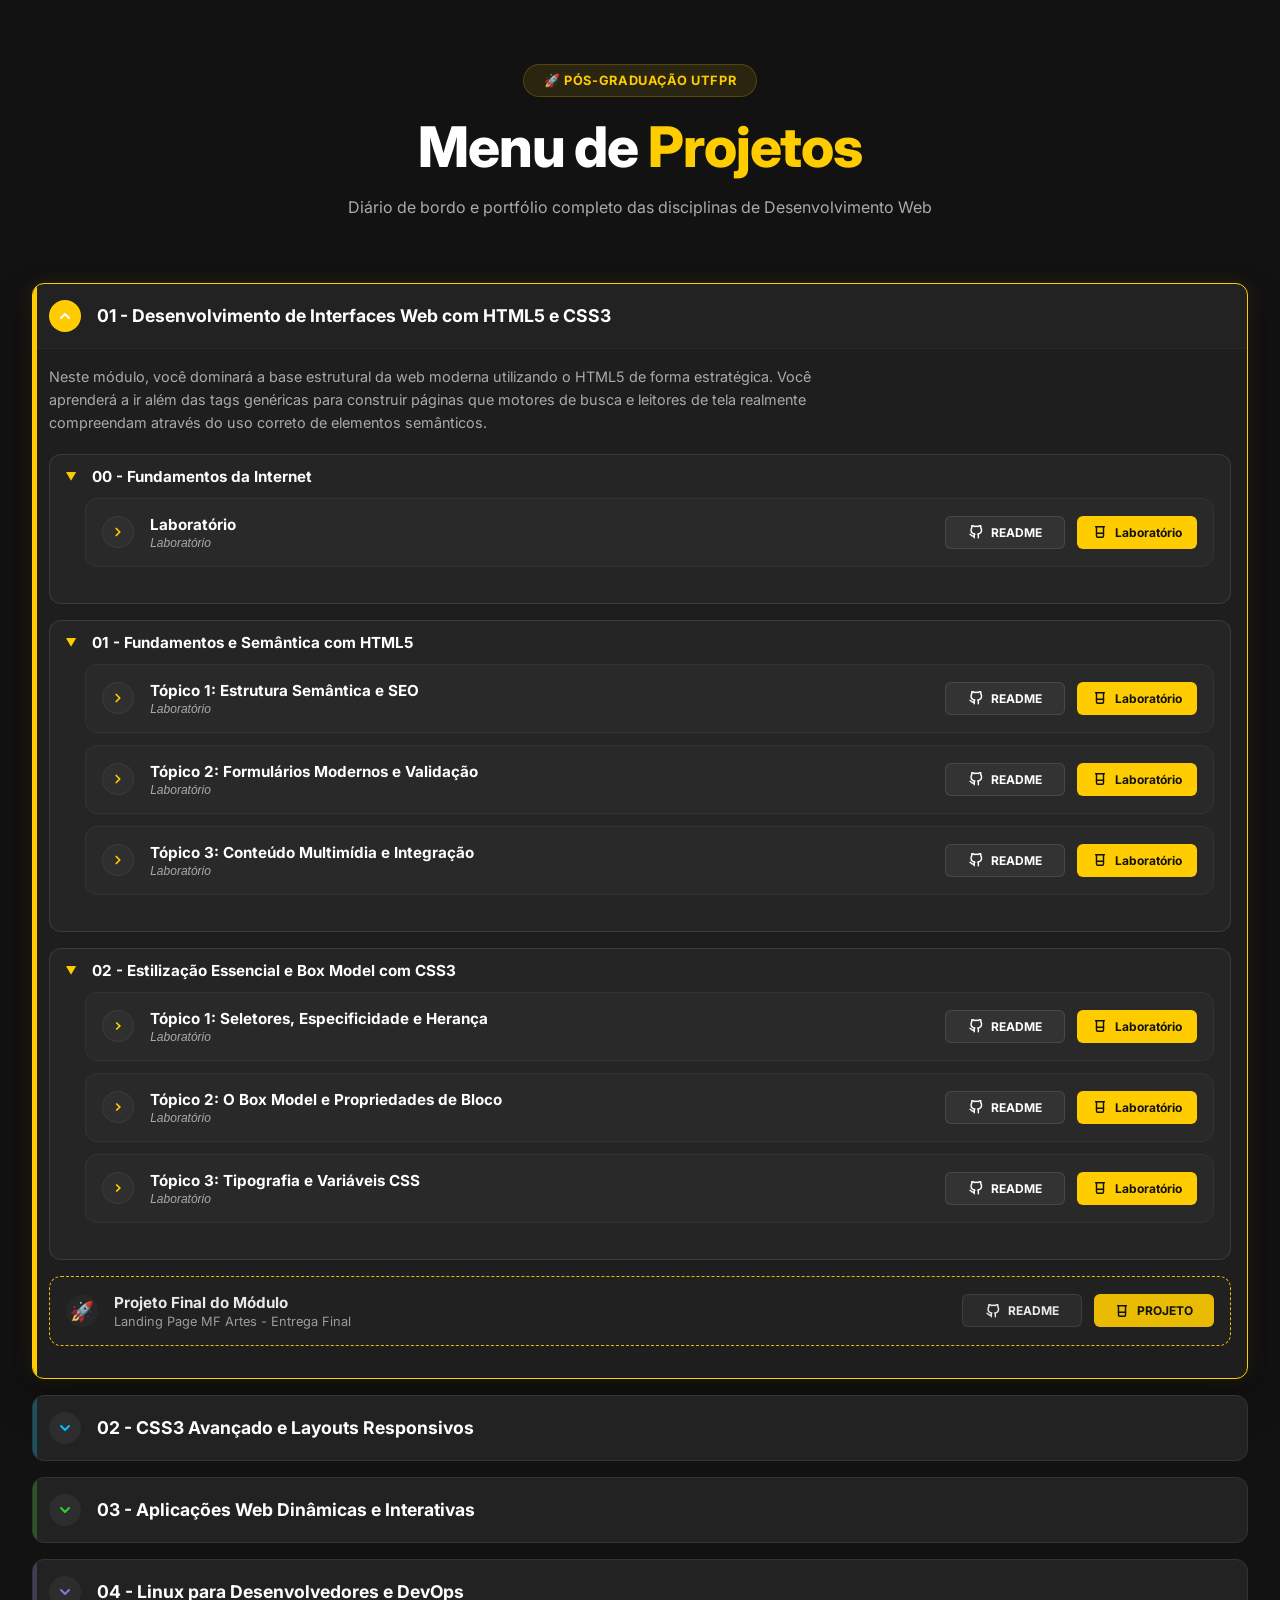
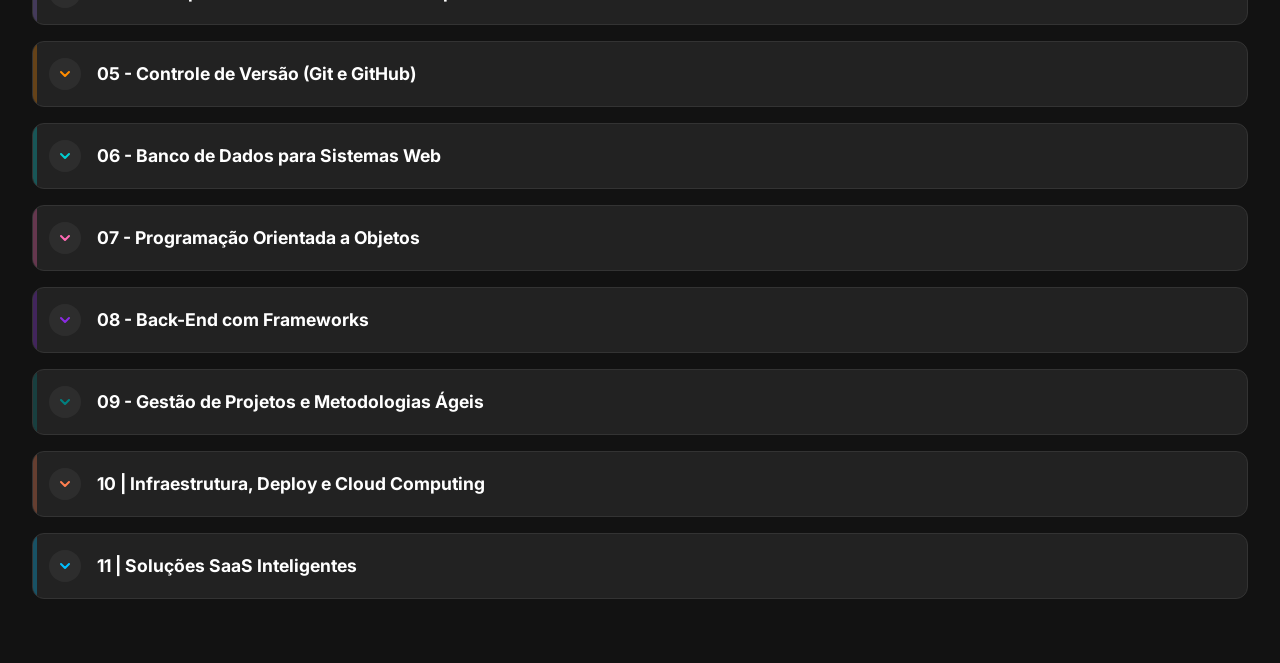
==== commit 74c06aa8: "feat: replace module display cards with collapsible details sections and enhanced structural hierarc" ====
--- a/index.html
+++ b/index.html
@@ -28,520 +28,811 @@
 
     <main class="dashboard-main">
       <!-- SEÇÃO: MÓDULO 01 -->
-      <section class="module-section" aria-labelledby="mod01-title">
-        <header class="section-header">
-          <h2 id="mod01-title" class="section-title">
-            <span class="module-number">Módulo 01</span>
-            Desenvolvimento de Interfaces Web com HTML5 e CSS3
-          </h2>
-          <div class="section-divider" aria-hidden="true"></div>
-        </header>
-
-        <div class="dashboard-grid">
-          <!-- Laboratório  -->
-          <article class="card">
-            <figure class="card-image-container">
-              <img
-                src="./MT01-desenvolvimento-de-interfaces-web-com-html5-e-css3/00-fundamentos-da-internet/laboratorio/images/lab01.png"
-                alt="Capa do Laboratório 01"
-                class="card-img"
-              />
-              <figcaption class="sr-only" hidden>
-                Visualização do Laboratório 01
-              </figcaption>
-              <div class="card-image-overlay" aria-hidden="true"></div>
-            </figure>
-
-            <section class="card-content">
-              <header class="card-header">
-                <p class="card-materia">Tópico: Fundamentos da Internet</p>
-                <h2 class="card-title">Laboratório: Site Pessoal</h2>
-              </header>
-
-              <div class="card-links">
-                <a
-                  href="https://github.com/brunoemferreira/pos-web-utfpr/tree/main/MT01-desenvolvimento-de-interfaces-web-com-html5-e-css3/00-fundamentos-da-internet/laboratorio"
-                  class="card-readme-link"
-                  aria-label="Ler a documentação (README) do projeto"
-                >
-                  <svg
-                    class="github-icon"
-                    viewBox="0 0 24 24"
-                    width="16"
-                    height="16"
-                    aria-hidden="true"
-                  >
-                    <path
-                      fill="currentColor"
-                      d="M12 0C5.374 0 0 5.373 0 12c0 5.302 3.438 9.8 8.207 11.387.6.113.793-.261.793-.577v-2.234c-3.338.726-4.033-1.416-4.033-1.416-.546-1.387-1.333-1.756-1.333-1.756-1.089-.745.083-.729.083-.729 1.205.084 1.839 1.237 1.839 1.237 1.07 1.834 2.807 1.304 3.492.997.107-.775.418-1.305.762-1.604-2.665-.305-5.467-1.334-5.467-5.931 0-1.311.469-2.381 1.236-3.221-.124-.303-.535-1.524.117-3.176 0 0 1.008-.322 3.301 1.23A11.509 11.509 0 0 1 12 5.803c1.02.005 2.047.138 3.006.404 2.291-1.552 3.297-1.23 3.297-1.23.653 1.653.242 2.874.118 3.176.77.84 1.235 1.911 1.235 3.221 0 4.609-2.807 5.624-5.479 5.921.43.372.823 1.102.823 2.222v3.293c0 .319.192.694.801.576C20.566 21.797 24 17.3 24 12c0-6.627-5.373-12-12-12z"
-                    />
-                  </svg>
-                  Ver README do Laboratório
-                </a>
-              </div>
-
-              <footer class="card-footer">
-                <a
-                  href="./MT01-desenvolvimento-de-interfaces-web-com-html5-e-css3/00-fundamentos-da-internet/laboratorio/index.html"
-                  class="card-link"
-                >
-                  Acessar Projeto ➔
-                </a>
-              </footer>
-            </section>
-          </article>
-          <article class="card">
-            <figure class="card-image-container">
-              <img
-                src="./MT01-desenvolvimento-de-interfaces-web-com-html5-e-css3/00-fundamentos-da-internet/laboratorio/images/lab01.png"
-                alt="Capa do Laboratório 01"
-                class="card-img"
-              />
-              <figcaption class="sr-only" hidden>
-                Visualização do Laboratório 01
-              </figcaption>
-              <div class="card-image-overlay" aria-hidden="true"></div>
-            </figure>
-
-            <section class="card-content">
-              <header class="card-header">
-                <p class="card-materia">
-                  Tópico: Fundamentos e Semântica com HTML5
-                </p>
-                <h2 class="card-title">Laboratório: O Esqueleto Semântico</h2>
-              </header>
-
-              <div class="card-links">
-                <a
-                  href="https://github.com/brunoemferreira/pos-web-utfpr/tree/main/MT01-desenvolvimento-de-interfaces-web-com-html5-e-css3/00-fundamentos-da-internet/laboratorio"
-                  class="card-readme-link"
-                  aria-label="Ler a documentação (README) do projeto"
-                >
-                  <svg
-                    class="github-icon"
-                    viewBox="0 0 24 24"
-                    width="16"
-                    height="16"
-                    aria-hidden="true"
-                  >
-                    <path
-                      fill="currentColor"
-                      d="M12 0C5.374 0 0 5.373 0 12c0 5.302 3.438 9.8 8.207 11.387.6.113.793-.261.793-.577v-2.234c-3.338.726-4.033-1.416-4.033-1.416-.546-1.387-1.333-1.756-1.333-1.756-1.089-.745.083-.729.083-.729 1.205.084 1.839 1.237 1.839 1.237 1.07 1.834 2.807 1.304 3.492.997.107-.775.418-1.305.762-1.604-2.665-.305-5.467-1.334-5.467-5.931 0-1.311.469-2.381 1.236-3.221-.124-.303-.535-1.524.117-3.176 0 0 1.008-.322 3.301 1.23A11.509 11.509 0 0 1 12 5.803c1.02.005 2.047.138 3.006.404 2.291-1.552 3.297-1.23 3.297-1.23.653 1.653.242 2.874.118 3.176.77.84 1.235 1.911 1.235 3.221 0 4.609-2.807 5.624-5.479 5.921.43.372.823 1.102.823 2.222v3.293c0 .319.192.694.801.576C20.566 21.797 24 17.3 24 12c0-6.627-5.373-12-12-12z"
-                    />
-                  </svg>
-                  Ver README do Laboratório
-                </a>
-              </div>
-
-              <footer class="card-footer">
-                <a
-                  href="./MT01-desenvolvimento-de-interfaces-web-com-html5-e-css3/00-fundamentos-da-internet/laboratorio/index.html"
-                  class="card-link"
-                >
-                  Acessar Projeto ➔
-                </a>
-              </footer>
-            </section>
-          </article>
-          <article class="card">
-            <figure class="card-image-container">
-              <img
-                src="https://images.unsplash.com/photo-1498050108023-c5249f4df085?auto=format&fit=crop&w=600&q=80"
-                alt="Capa do Projeto MF Artes"
-                class="card-img"
-              />
-              <figcaption class="sr-only" hidden>
-                Visualização do Projeto MF Artes
-              </figcaption>
-              <div class="card-image-overlay" aria-hidden="true"></div>
-            </figure>
-
-            <section class="card-content">
-              <header class="card-header">
-                <p class="card-materia">
-                  Projeto do Módulo: Desenvolvimento de Interfaces WEB com HTML5
-                  e CSS3
-                </p>
-                <h2 class="card-title">Projeto: MF Artes (Landing Page)</h2>
-              </header>
-
-              <div class="card-links">
-                <a
-                  href="https://github.com/brunoemferreira/pos-web-utfpr/tree/main/MT01-desenvolvimento-de-interfaces-web-com-html5-e-css3/Projeto"
-                  class="card-readme-link"
-                  aria-label="Ler a documentação (README) do projeto"
-                >
-                  <svg
-                    class="github-icon"
-                    viewBox="0 0 24 24"
-                    width="16"
-                    height="16"
-                    aria-hidden="true"
-                  >
-                    <path
-                      fill="currentColor"
-                      d="M12 0C5.374 0 0 5.373 0 12c0 5.302 3.438 9.8 8.207 11.387.6.113.793-.261.793-.577v-2.234c-3.338.726-4.033-1.416-4.033-1.416-.546-1.387-1.333-1.756-1.333-1.756-1.089-.745.083-.729.083-.729 1.205.084 1.839 1.237 1.839 1.237 1.07 1.834 2.807 1.304 3.492.997.107-.775.418-1.305.762-1.604-2.665-.305-5.467-1.334-5.467-5.931 0-1.311.469-2.381 1.236-3.221-.124-.303-.535-1.524.117-3.176 0 0 1.008-.322 3.301 1.23A11.509 11.509 0 0 1 12 5.803c1.02.005 2.047.138 3.006.404 2.291-1.552 3.297-1.23 3.297-1.23.653 1.653.242 2.874.118 3.176.77.84 1.235 1.911 1.235 3.221 0 4.609-2.807 5.624-5.479 5.921.43.372.823 1.102.823 2.222v3.293c0 .319.192.694.801.576C20.566 21.797 24 17.3 24 12c0-6.627-5.373-12-12-12z"
-                    />
-                  </svg>
-                  Ver README do Projeto
-                </a>
-              </div>
-
-              <footer class="card-footer">
-                <a
-                  href="./MT01-desenvolvimento-de-interfaces-web-com-html5-e-css3/Projeto/lp-mfartes/index.html"
-                  class="card-link"
-                >
-                  Acessar Projeto ➔
-                </a>
-              </footer>
-            </section>
-          </article>
-        </div>
-      </section>
+      <details class="module-card" open>
+        <summary class="module-header">
+          <div class="expand-icon">
+            <svg width="16" height="16" viewBox="0 0 24 24" fill="none" stroke="currentColor" stroke-width="3" stroke-linecap="round" stroke-linejoin="round"><polyline points="6 9 12 15 18 9"></polyline></svg>
+          </div>
+          <div class="module-title-group">
+            <h2 class="module-title">01 - Desenvolvimento de Interfaces Web com HTML5 e CSS3</h2>
+          </div>
+        </summary>
+
+        <div class="module-body">
+          <p class="module-description">
+            Neste módulo, você dominará a base estrutural da web moderna utilizando o HTML5 de forma estratégica. Você aprenderá a ir além das tags genéricas para construir páginas que motores de busca e leitores de tela realmente compreendam através do uso correto de elementos semânticos.
+          </p>
+
+          <details class="subject-card" open>
+            <summary class="subject-header">
+              <h3 class="subject-title">00 - Fundamentos da Internet</h3>
+            </summary>
+            <div class="subject-body">
+              <div class="topic-list">
+                <div class="topic-item">
+                  <div class="topic-info">
+                    <div class="topic-status-icon">
+                      <svg width="14" height="14" viewBox="0 0 24 24" fill="none" stroke="currentColor" stroke-width="3" stroke-linecap="round" stroke-linejoin="round"><polyline points="9 18 15 12 9 6"></polyline></svg>
+                    </div>
+                    <div class="topic-text-wrapper"><span class="topic-name">Laboratório</span><span class="topic-subtitle">Laboratório</span></div>
+                  </div>
+                  <div class="topic-actions">
+                    <a href="./MT01-desenvolvimento-de-interfaces-web-com-html5-e-css3/00-fundamentos-da-internet/laboratorio/Readme.md" class="btn-action btn-github" title="Ver README">
+                      <svg width="14" height="14" viewBox="0 0 24 24" fill="none" stroke="currentColor" stroke-width="2.5" stroke-linecap="round" stroke-linejoin="round"><path d="M9 19c-5 1.5-5-2.5-7-3m14 6v-3.87a3.37 3.37 0 0 0-.94-2.61c3.14-.35 6.44-1.54 6.44-7A5.44 5.44 0 0 0 20 4.77 5.07 5.07 0 0 0 19.91 1S18.73.65 16 2.48a13.38 13.38 0 0 0-7 0C6.27.65 5.09 1 5.09 1A5.07 5.07 0 0 0 5 4.77a5.44 5.44 0 0 0-1.5 3.78c0 5.42 3.3 6.61 6.44 7A3.37 3.37 0 0 0 9 18.13V22"></path></svg>
+                      README
+                    </a>
+                    <a href="./MT01-desenvolvimento-de-interfaces-web-com-html5-e-css3/00-fundamentos-da-internet/laboratorio/index.html" class="btn-action btn-lab" title="Acessar Laboratório">
+                      <svg width="14" height="14" viewBox="0 0 24 24" fill="none" stroke="currentColor" stroke-width="2.5" stroke-linecap="round" stroke-linejoin="round"><path d="M4.5 3h15"/><path d="M6 3v16a2 2 0 0 0 2 2h8a2 2 0 0 0 2-2V3"/><path d="M6 14h12"/></svg>
+                      Laboratório
+                    </a>
+                  </div>
+                </div>
+              </div>
+            </div>
+          </details>
+
+          <details class="subject-card" open>
+            <summary class="subject-header">
+              <h3 class="subject-title">01 - Fundamentos e Semântica com HTML5</h3>
+            </summary>
+            <div class="subject-body">
+              <div class="topic-list">
+                <div class="topic-item">
+                  <div class="topic-info">
+                    <div class="topic-status-icon">
+                      <svg width="14" height="14" viewBox="0 0 24 24" fill="none" stroke="currentColor" stroke-width="3" stroke-linecap="round" stroke-linejoin="round"><polyline points="9 18 15 12 9 6"></polyline></svg>
+                    </div>
+                    <div class="topic-text-wrapper"><span class="topic-name">Tópico 1: Estrutura Semântica e SEO</span><span class="topic-subtitle">Laboratório</span></div>
+                  </div>
+                  <div class="topic-actions">
+                    <a href="#" class="btn-action btn-github" title="Ver README">
+                      <svg width="14" height="14" viewBox="0 0 24 24" fill="none" stroke="currentColor" stroke-width="2.5" stroke-linecap="round" stroke-linejoin="round"><path d="M9 19c-5 1.5-5-2.5-7-3m14 6v-3.87a3.37 3.37 0 0 0-.94-2.61c3.14-.35 6.44-1.54 6.44-7A5.44 5.44 0 0 0 20 4.77 5.07 5.07 0 0 0 19.91 1S18.73.65 16 2.48a13.38 13.38 0 0 0-7 0C6.27.65 5.09 1 5.09 1A5.07 5.07 0 0 0 5 4.77a5.44 5.44 0 0 0-1.5 3.78c0 5.42 3.3 6.61 6.44 7A3.37 3.37 0 0 0 9 18.13V22"></path></svg>
+                      README
+                    </a>
+                    <a href="./MT01-desenvolvimento-de-interfaces-web-com-html5-e-css3/00-fundamentos-da-internet/laboratorio/index.html" class="btn-action btn-lab" title="Acessar Laboratório">
+                      <svg width="14" height="14" viewBox="0 0 24 24" fill="none" stroke="currentColor" stroke-width="2.5" stroke-linecap="round" stroke-linejoin="round"><path d="M4.5 3h15"/><path d="M6 3v16a2 2 0 0 0 2 2h8a2 2 0 0 0 2-2V3"/><path d="M6 14h12"/></svg>
+                      Laboratório
+                    </a>
+                  </div>
+                </div>
+
+                <div class="topic-item">
+                  <div class="topic-info">
+                    <div class="topic-status-icon">
+                      <svg width="14" height="14" viewBox="0 0 24 24" fill="none" stroke="currentColor" stroke-width="3" stroke-linecap="round" stroke-linejoin="round"><polyline points="9 18 15 12 9 6"></polyline></svg>
+                    </div>
+                    <div class="topic-text-wrapper"><span class="topic-name">Tópico 2: Formulários Modernos e Validação</span><span class="topic-subtitle">Laboratório</span></div>
+                  </div>
+                  <div class="topic-actions">
+                    <a href="./MT01-desenvolvimento-de-interfaces-web-com-html5-e-css3/01-fundamentos-e-semantica-com-html5/laboratorio/Readme.md" class="btn-action btn-github" title="Ver README">
+                      <svg width="14" height="14" viewBox="0 0 24 24" fill="none" stroke="currentColor" stroke-width="2.5" stroke-linecap="round" stroke-linejoin="round"><path d="M9 19c-5 1.5-5-2.5-7-3m14 6v-3.87a3.37 3.37 0 0 0-.94-2.61c3.14-.35 6.44-1.54 6.44-7A5.44 5.44 0 0 0 20 4.77 5.07 5.07 0 0 0 19.91 1S18.73.65 16 2.48a13.38 13.38 0 0 0-7 0C6.27.65 5.09 1 5.09 1A5.07 5.07 0 0 0 5 4.77a5.44 5.44 0 0 0-1.5 3.78c0 5.42 3.3 6.61 6.44 7A3.37 3.37 0 0 0 9 18.13V22"></path></svg>
+                      README
+                    </a>
+                    <a href="./MT01-desenvolvimento-de-interfaces-web-com-html5-e-css3/01-fundamentos-e-semantica-com-html5/laboratorio/index.html" class="btn-action btn-lab" title="Acessar Laboratório">
+                      <svg width="14" height="14" viewBox="0 0 24 24" fill="none" stroke="currentColor" stroke-width="2.5" stroke-linecap="round" stroke-linejoin="round"><path d="M4.5 3h15"/><path d="M6 3v16a2 2 0 0 0 2 2h8a2 2 0 0 0 2-2V3"/><path d="M6 14h12"/></svg>
+                      Laboratório
+                    </a>
+                  </div>
+                </div>
+
+                <div class="topic-item">
+                  <div class="topic-info">
+                    <div class="topic-status-icon">
+                      <svg width="14" height="14" viewBox="0 0 24 24" fill="none" stroke="currentColor" stroke-width="3" stroke-linecap="round" stroke-linejoin="round"><polyline points="9 18 15 12 9 6"></polyline></svg>
+                    </div>
+                    <div class="topic-text-wrapper"><span class="topic-name">Tópico 3: Conteúdo Multimídia e Integração</span><span class="topic-subtitle">Laboratório</span></div>
+                  </div>
+                  <div class="topic-actions">
+                    <a href="#" class="btn-action btn-github" title="Ver README">
+                      <svg width="14" height="14" viewBox="0 0 24 24" fill="none" stroke="currentColor" stroke-width="2.5" stroke-linecap="round" stroke-linejoin="round"><path d="M9 19c-5 1.5-5-2.5-7-3m14 6v-3.87a3.37 3.37 0 0 0-.94-2.61c3.14-.35 6.44-1.54 6.44-7A5.44 5.44 0 0 0 20 4.77 5.07 5.07 0 0 0 19.91 1S18.73.65 16 2.48a13.38 13.38 0 0 0-7 0C6.27.65 5.09 1 5.09 1A5.07 5.07 0 0 0 5 4.77a5.44 5.44 0 0 0-1.5 3.78c0 5.42 3.3 6.61 6.44 7A3.37 3.37 0 0 0 9 18.13V22"></path></svg>
+                      README
+                    </a>
+                    <a href="#" class="btn-action btn-lab" title="Acessar Laboratório">
+                      <svg width="14" height="14" viewBox="0 0 24 24" fill="none" stroke="currentColor" stroke-width="2.5" stroke-linecap="round" stroke-linejoin="round"><path d="M4.5 3h15"/><path d="M6 3v16a2 2 0 0 0 2 2h8a2 2 0 0 0 2-2V3"/><path d="M6 14h12"/></svg>
+                      Laboratório
+                    </a>
+                  </div>
+                </div>
+              </div>
+            </div>
+          </details>
+
+          <details class="subject-card" open>
+            <summary class="subject-header">
+              <h3 class="subject-title">02 - Estilização Essencial e Box Model com CSS3</h3>
+            </summary>
+            <div class="subject-body">
+              <div class="topic-list">
+                <div class="topic-item">
+                  <div class="topic-info">
+                    <div class="topic-status-icon"><svg width="14" height="14" viewBox="0 0 24 24" fill="none" stroke="currentColor" stroke-width="3"><polyline points="9 18 15 12 9 6"></polyline></svg></div>
+                    <div class="topic-text-wrapper"><span class="topic-name">Tópico 1: Seletores, Especificidade e Herança</span><span class="topic-subtitle">Laboratório</span></div>
+                  </div>
+                  <div class="topic-actions">
+                    <a href="#" class="btn-action btn-github" title="Ver README">
+                      <svg width="14" height="14" viewBox="0 0 24 24" fill="none" stroke="currentColor" stroke-width="2.5" stroke-linecap="round" stroke-linejoin="round"><path d="M9 19c-5 1.5-5-2.5-7-3m14 6v-3.87a3.37 3.37 0 0 0-.94-2.61c3.14-.35 6.44-1.54 6.44-7A5.44 5.44 0 0 0 20 4.77 5.07 5.07 0 0 0 19.91 1S18.73.65 16 2.48a13.38 13.38 0 0 0-7 0C6.27.65 5.09 1 5.09 1A5.07 5.07 0 0 0 5 4.77a5.44 5.44 0 0 0-1.5 3.78c0 5.42 3.3 6.61 6.44 7A3.37 3.37 0 0 0 9 18.13V22"></path></svg>
+                      README
+                    </a>
+                    <a href="#" class="btn-action btn-lab" title="Acessar Laboratório">
+                      <svg width="14" height="14" viewBox="0 0 24 24" fill="none" stroke="currentColor" stroke-width="2.5" stroke-linecap="round" stroke-linejoin="round"><path d="M4.5 3h15"/><path d="M6 3v16a2 2 0 0 0 2 2h8a2 2 0 0 0 2-2V3"/><path d="M6 14h12"/></svg>
+                      Laboratório
+                    </a>
+                  </div>
+                </div>
+                <div class="topic-item">
+                  <div class="topic-info">
+                    <div class="topic-status-icon"><svg width="14" height="14" viewBox="0 0 24 24" fill="none" stroke="currentColor" stroke-width="3"><polyline points="9 18 15 12 9 6"></polyline></svg></div>
+                    <div class="topic-text-wrapper"><span class="topic-name">Tópico 2: O Box Model e Propriedades de Bloco</span><span class="topic-subtitle">Laboratório</span></div>
+                  </div>
+                  <div class="topic-actions">
+                    <a href="#" class="btn-action btn-github" title="Ver README">
+                      <svg width="14" height="14" viewBox="0 0 24 24" fill="none" stroke="currentColor" stroke-width="2.5" stroke-linecap="round" stroke-linejoin="round"><path d="M9 19c-5 1.5-5-2.5-7-3m14 6v-3.87a3.37 3.37 0 0 0-.94-2.61c3.14-.35 6.44-1.54 6.44-7A5.44 5.44 0 0 0 20 4.77 5.07 5.07 0 0 0 19.91 1S18.73.65 16 2.48a13.38 13.38 0 0 0-7 0C6.27.65 5.09 1 5.09 1A5.07 5.07 0 0 0 5 4.77a5.44 5.44 0 0 0-1.5 3.78c0 5.42 3.3 6.61 6.44 7A3.37 3.37 0 0 0 9 18.13V22"></path></svg>
+                      README
+                    </a>
+                    <a href="#" class="btn-action btn-lab" title="Acessar Laboratório">
+                      <svg width="14" height="14" viewBox="0 0 24 24" fill="none" stroke="currentColor" stroke-width="2.5" stroke-linecap="round" stroke-linejoin="round"><path d="M4.5 3h15"/><path d="M6 3v16a2 2 0 0 0 2 2h8a2 2 0 0 0 2-2V3"/><path d="M6 14h12"/></svg>
+                      Laboratório
+                    </a>
+                  </div>
+                </div>
+                <div class="topic-item">
+                  <div class="topic-info">
+                    <div class="topic-status-icon"><svg width="14" height="14" viewBox="0 0 24 24" fill="none" stroke="currentColor" stroke-width="3"><polyline points="9 18 15 12 9 6"></polyline></svg></div>
+                    <div class="topic-text-wrapper"><span class="topic-name">Tópico 3: Tipografia e Variáveis CSS</span><span class="topic-subtitle">Laboratório</span></div>
+                  </div>
+                  <div class="topic-actions">
+                    <a href="#" class="btn-action btn-github" title="Ver README">
+                      <svg width="14" height="14" viewBox="0 0 24 24" fill="none" stroke="currentColor" stroke-width="2.5" stroke-linecap="round" stroke-linejoin="round"><path d="M9 19c-5 1.5-5-2.5-7-3m14 6v-3.87a3.37 3.37 0 0 0-.94-2.61c3.14-.35 6.44-1.54 6.44-7A5.44 5.44 0 0 0 20 4.77 5.07 5.07 0 0 0 19.91 1S18.73.65 16 2.48a13.38 13.38 0 0 0-7 0C6.27.65 5.09 1 5.09 1A5.07 5.07 0 0 0 5 4.77a5.44 5.44 0 0 0-1.5 3.78c0 5.42 3.3 6.61 6.44 7A3.37 3.37 0 0 0 9 18.13V22"></path></svg>
+                      README
+                    </a>
+                    <a href="#" class="btn-action btn-lab" title="Acessar Laboratório">
+                      <svg width="14" height="14" viewBox="0 0 24 24" fill="none" stroke="currentColor" stroke-width="2.5" stroke-linecap="round" stroke-linejoin="round"><path d="M4.5 3h15"/><path d="M6 3v16a2 2 0 0 0 2 2h8a2 2 0 0 0 2-2V3"/><path d="M6 14h12"/></svg>
+                      Laboratório
+                    </a>
+                  </div>
+                </div>
+              </div>
+            </div>
+          </details>
+
+          <div class="final-project-section">
+            <div class="project-info-group">
+              <div class="project-icon-wrapper">🚀</div>
+              <div class="project-text">
+                <h4>Projeto Final do Módulo</h4>
+                <p>Landing Page MF Artes - Entrega Final</p>
+              </div>
+            </div>
+            <div class="topic-actions">
+              <a href="#" class="btn-action btn-github" title="Ver README">
+                <svg width="14" height="14" viewBox="0 0 24 24" fill="none" stroke="currentColor" stroke-width="2.5" stroke-linecap="round" stroke-linejoin="round"><path d="M9 19c-5 1.5-5-2.5-7-3m14 6v-3.87a3.37 3.37 0 0 0-.94-2.61c3.14-.35 6.44-1.54 6.44-7A5.44 5.44 0 0 0 20 4.77 5.07 5.07 0 0 0 19.91 1S18.73.65 16 2.48a13.38 13.38 0 0 0-7 0C6.27.65 5.09 1 5.09 1A5.07 5.07 0 0 0 5 4.77a5.44 5.44 0 0 0-1.5 3.78c0 5.42 3.3 6.61 6.44 7A3.37 3.37 0 0 0 9 18.13V22"></path></svg>
+                README
+              </a>
+              <a href="./MT01-desenvolvimento-de-interfaces-web-com-html5-e-css3/Projeto/lp-mfartes/index.html" class="btn-action btn-lab" title="Ver Projeto">
+                <svg width="14" height="14" viewBox="0 0 24 24" fill="none" stroke="currentColor" stroke-width="2.5" stroke-linecap="round" stroke-linejoin="round"><path d="M4.5 3h15"/><path d="M6 3v16a2 2 0 0 0 2 2h8a2 2 0 0 0 2-2V3"/><path d="M6 14h12"/></svg>
+                PROJETO
+              </a>
+            </div>
+          </div>
+        </div>
+      </details>
 
       <!-- SEÇÃO: MÓDULO 02 -->
-      <section class="module-section module-blue" aria-labelledby="mod02-title">
-        <header class="section-header">
-          <h2 id="mod02-title" class="section-title">
-            <span class="module-number">Módulo 02</span>
-            Lógica de Programação para Dev Web
-          </h2>
-          <div class="section-divider" aria-hidden="true"></div>
-        </header>
-
-        <div class="dashboard-grid">
-          <article class="card">
-            <figure class="card-image-container">
-              <img src="https://images.unsplash.com/photo-1516259762381-22954d7d3ad2?auto=format&fit=crop&w=600&q=80" alt="Capa do Laboratório" class="card-img" />
-              <div class="card-image-overlay" aria-hidden="true"></div>
-            </figure>
-            <section class="card-content">
-              <header class="card-header">
-                <p class="card-materia">Tópico: Introdução à Lógica</p>
-                <h2 class="card-title">Laboratório: Exercícios Base</h2>
-              </header>
-              <div class="card-links">
-                <a href="#" class="card-readme-link">
-                  <svg class="github-icon" viewBox="0 0 24 24" width="16" height="16" aria-hidden="true"><path fill="currentColor" d="M12 0C5.374 0 0 5.373 0 12c0 5.302 3.438 9.8 8.207 11.387.6.113.793-.261.793-.577v-2.234c-3.338.726-4.033-1.416-4.033-1.416-.546-1.387-1.333-1.756-1.333-1.756-1.089-.745.083-.729.083-.729 1.205.084 1.839 1.237 1.839 1.237 1.07 1.834 2.807 1.304 3.492.997.107-.775.418-1.305.762-1.604-2.665-.305-5.467-1.334-5.467-5.931 0-1.311.469-2.381 1.236-3.221-.124-.303-.535-1.524.117-3.176 0 0 1.008-.322 3.301 1.23A11.509 11.509 0 0 1 12 5.803c1.02.005 2.047.138 3.006.404 2.291-1.552 3.297-1.23 3.297-1.23.653 1.653.242 2.874.118 3.176.77.84 1.235 1.911 1.235 3.221 0 4.609-2.807 5.624-5.479 5.921.43.372.823 1.102.823 2.222v3.293c0 .319.192.694.801.576C20.566 21.797 24 17.3 24 12c0-6.627-5.373-12-12-12z"/></svg>
-                  Ver README do Laboratório
-                </a>
-              </div>
-              <footer class="card-footer">
-                <a href="#" class="card-link">Acessar Projeto ➔</a>
-              </footer>
-            </section>
-          </article>
-        </div>
-      </section>
+      <details class="module-card module-blue">
+        <summary class="module-header">
+          <div class="expand-icon">
+            <svg width="16" height="16" viewBox="0 0 24 24" fill="none" stroke="currentColor" stroke-width="3" stroke-linecap="round" stroke-linejoin="round"><polyline points="6 9 12 15 18 9"></polyline></svg>
+          </div>
+          <div class="module-title-group">
+            <h2 class="module-title">02 - CSS3 Avançado e Layouts Responsivos</h2>
+          </div>
+        </summary>
+        <div class="module-body">
+          <p class="module-description">Domine as técnicas mais avançadas de estilização, criando interfaces que se adaptam perfeitamente a qualquer dispositivo com Flexbox, Grid e animações fluidas.</p>
+          
+          <details class="subject-card" open>
+            <summary class="subject-header">
+              <h3 class="subject-title">01 - Layouts Modernos e Responsividade</h3>
+            </summary>
+            <div class="subject-body">
+              <div class="topic-list">
+                <div class="topic-item">
+                  <div class="topic-info">
+                    <div class="topic-status-icon"><svg width="14" height="14" viewBox="0 0 24 24" fill="none" stroke="currentColor" stroke-width="3"><polyline points="9 18 15 12 9 6"></polyline></svg></div>
+                    <div class="topic-text-wrapper"><span class="topic-name">Tópico 1: Flexbox e CSS Grid Avançado</span><span class="topic-subtitle">Laboratório</span></div>
+                  </div>
+                  <div class="topic-actions">
+                    <a href="#" class="btn-action btn-github" title="Ver README">
+                      <svg width="14" height="14" viewBox="0 0 24 24" fill="none" stroke="currentColor" stroke-width="2.5" stroke-linecap="round" stroke-linejoin="round"><path d="M9 19c-5 1.5-5-2.5-7-3m14 6v-3.87a3.37 3.37 0 0 0-.94-2.61c3.14-.35 6.44-1.54 6.44-7A5.44 5.44 0 0 0 20 4.77 5.07 5.07 0 0 0 19.91 1S18.73.65 16 2.48a13.38 13.38 0 0 0-7 0C6.27.65 5.09 1 5.09 1A5.07 5.07 0 0 0 5 4.77a5.44 5.44 0 0 0-1.5 3.78c0 5.42 3.3 6.61 6.44 7A3.37 3.37 0 0 0 9 18.13V22"></path></svg>
+                      README
+                    </a>
+                    <a href="#" class="btn-action btn-lab" title="Acessar Laboratório">
+                      <svg width="14" height="14" viewBox="0 0 24 24" fill="none" stroke="currentColor" stroke-width="2.5" stroke-linecap="round" stroke-linejoin="round"><path d="M4.5 3h15"/><path d="M6 3v16a2 2 0 0 0 2 2h8a2 2 0 0 0 2-2V3"/><path d="M6 14h12"/></svg>
+                      Laboratório
+                    </a>
+                  </div>
+                </div>
+                <div class="topic-item">
+                  <div class="topic-info">
+                    <div class="topic-status-icon"><svg width="14" height="14" viewBox="0 0 24 24" fill="none" stroke="currentColor" stroke-width="3"><polyline points="9 18 15 12 9 6"></polyline></svg></div>
+                    <div class="topic-text-wrapper"><span class="topic-name">Tópico 2: Design Responsivo e Mobile-First</span><span class="topic-subtitle">Laboratório</span></div>
+                  </div>
+                  <div class="topic-actions">
+                    <a href="#" class="btn-action btn-github" title="Ver README">
+                      <svg width="14" height="14" viewBox="0 0 24 24" fill="none" stroke="currentColor" stroke-width="2.5" stroke-linecap="round" stroke-linejoin="round"><path d="M9 19c-5 1.5-5-2.5-7-3m14 6v-3.87a3.37 3.37 0 0 0-.94-2.61c3.14-.35 6.44-1.54 6.44-7A5.44 5.44 0 0 0 20 4.77 5.07 5.07 0 0 0 19.91 1S18.73.65 16 2.48a13.38 13.38 0 0 0-7 0C6.27.65 5.09 1 5.09 1A5.07 5.07 0 0 0 5 4.77a5.44 5.44 0 0 0-1.5 3.78c0 5.42 3.3 6.61 6.44 7A3.37 3.37 0 0 0 9 18.13V22"></path></svg>
+                      README
+                    </a>
+                    <a href="#" class="btn-action btn-lab" title="Acessar Laboratório">
+                      <svg width="14" height="14" viewBox="0 0 24 24" fill="none" stroke="currentColor" stroke-width="2.5" stroke-linecap="round" stroke-linejoin="round"><path d="M4.5 3h15"/><path d="M6 3v16a2 2 0 0 0 2 2h8a2 2 0 0 0 2-2V3"/><path d="M6 14h12"/></svg>
+                      Laboratório
+                    </a>
+                  </div>
+                </div>
+              </div>
+            </div>
+          </details>
+
+          <div class="final-project-section">
+            <div class="project-info-group">
+              <div class="project-icon-wrapper">🚀</div>
+              <div class="project-text">
+                <h4>Projeto Final do Módulo</h4>
+                <p>Título do Projeto Final - Em desenvolvimento</p>
+              </div>
+            </div>
+            <div class="topic-actions">
+              <a href="#" class="btn-action btn-github" title="Ver README">
+                <svg width="14" height="14" viewBox="0 0 24 24" fill="none" stroke="currentColor" stroke-width="2.5" stroke-linecap="round" stroke-linejoin="round"><path d="M9 19c-5 1.5-5-2.5-7-3m14 6v-3.87a3.37 3.37 0 0 0-.94-2.61c3.14-.35 6.44-1.54 6.44-7A5.44 5.44 0 0 0 20 4.77 5.07 5.07 0 0 0 19.91 1S18.73.65 16 2.48a13.38 13.38 0 0 0-7 0C6.27.65 5.09 1 5.09 1A5.07 5.07 0 0 0 5 4.77a5.44 5.44 0 0 0-1.5 3.78c0 5.42 3.3 6.61 6.44 7A3.37 3.37 0 0 0 9 18.13V22"></path></svg>
+                README
+              </a>
+              <a href="#" class="btn-action btn-lab" title="Ver Projeto">
+                <svg width="14" height="14" viewBox="0 0 24 24" fill="none" stroke="currentColor" stroke-width="2.5" stroke-linecap="round" stroke-linejoin="round"><path d="M4.5 3h15"/><path d="M6 3v16a2 2 0 0 0 2 2h8a2 2 0 0 0 2-2V3"/><path d="M6 14h12"/></svg>
+                PROJETO
+              </a>
+            </div>
+          </div>
+        </div>
+      </details>
 
       <!-- SEÇÃO: MÓDULO 03 -->
-      <section class="module-section module-green" aria-labelledby="mod03-title">
-        <header class="section-header">
-          <h2 id="mod03-title" class="section-title">
-            <span class="module-number">Módulo 03</span>
-            Aplicações Web Dinâmicas e Interativas
-          </h2>
-          <div class="section-divider" aria-hidden="true"></div>
-        </header>
-
-        <div class="dashboard-grid">
-          <article class="card">
-            <figure class="card-image-container">
-              <img src="https://images.unsplash.com/photo-1516259762381-22954d7d3ad2?auto=format&fit=crop&w=600&q=80" alt="Capa do Laboratório" class="card-img" />
-              <div class="card-image-overlay" aria-hidden="true"></div>
-            </figure>
-            <section class="card-content">
-              <header class="card-header">
-                <p class="card-materia">Tópico: JavaScript Avançado</p>
-                <h2 class="card-title">Laboratório: DOM e Eventos</h2>
-              </header>
-              <div class="card-links">
-                <a href="#" class="card-readme-link">
-                  <svg class="github-icon" viewBox="0 0 24 24" width="16" height="16" aria-hidden="true"><path fill="currentColor" d="M12 0C5.374 0 0 5.373 0 12c0 5.302 3.438 9.8 8.207 11.387.6.113.793-.261.793-.577v-2.234c-3.338.726-4.033-1.416-4.033-1.416-.546-1.387-1.333-1.756-1.333-1.756-1.089-.745.083-.729.083-.729 1.205.084 1.839 1.237 1.839 1.237 1.07 1.834 2.807 1.304 3.492.997.107-.775.418-1.305.762-1.604-2.665-.305-5.467-1.334-5.467-5.931 0-1.311.469-2.381 1.236-3.221-.124-.303-.535-1.524.117-3.176 0 0 1.008-.322 3.301 1.23A11.509 11.509 0 0 1 12 5.803c1.02.005 2.047.138 3.006.404 2.291-1.552 3.297-1.23 3.297-1.23.653 1.653.242 2.874.118 3.176.77.84 1.235 1.911 1.235 3.221 0 4.609-2.807 5.624-5.479 5.921.43.372.823 1.102.823 2.222v3.293c0 .319.192.694.801.576C20.566 21.797 24 17.3 24 12c0-6.627-5.373-12-12-12z"/></svg>
-                  Ver README do Laboratório
-                </a>
-              </div>
-              <footer class="card-footer">
-                <a href="#" class="card-link">Acessar Projeto ➔</a>
-              </footer>
-            </section>
-          </article>
-        </div>
-      </section>
+      <details class="module-card module-green">
+        <summary class="module-header">
+          <div class="expand-icon">
+            <svg width="16" height="16" viewBox="0 0 24 24" fill="none" stroke="currentColor" stroke-width="3" stroke-linecap="round" stroke-linejoin="round"><polyline points="6 9 12 15 18 9"></polyline></svg>
+          </div>
+          <div class="module-title-group">
+            <h2 class="module-title">03 - Aplicações Web Dinâmicas e Interativas</h2>
+          </div>
+        </summary>
+        <div class="module-body">
+          <p class="module-description">Introdução ao mundo da interatividade com JavaScript. Aprenda a manipular o DOM e criar experiências de usuário dinâmicas.</p>
+          <details class="subject-card" open>
+            <summary class="subject-header">
+              <h3 class="subject-title">01 - JavaScript Moderno e Manipulação do DOM</h3>
+            </summary>
+            <div class="subject-body">
+              <div class="topic-list">
+                <div class="topic-item">
+                  <div class="topic-info">
+                    <div class="topic-status-icon"><svg width="14" height="14" viewBox="0 0 24 24" fill="none" stroke="currentColor" stroke-width="3"><polyline points="9 18 15 12 9 6"></polyline></svg></div>
+                    <div class="topic-text-wrapper"><span class="topic-name">Tópico 1: JavaScript Moderno (ES6+)</span><span class="topic-subtitle">Laboratório</span></div>
+                  </div>
+                  <div class="topic-actions">
+                    <a href="#" class="btn-action btn-github" title="Ver README">
+                      <svg width="14" height="14" viewBox="0 0 24 24" fill="none" stroke="currentColor" stroke-width="2.5" stroke-linecap="round" stroke-linejoin="round"><path d="M9 19c-5 1.5-5-2.5-7-3m14 6v-3.87a3.37 3.37 0 0 0-.94-2.61c3.14-.35 6.44-1.54 6.44-7A5.44 5.44 0 0 0 20 4.77 5.07 5.07 0 0 0 19.91 1S18.73.65 16 2.48a13.38 13.38 0 0 0-7 0C6.27.65 5.09 1 5.09 1A5.07 5.07 0 0 0 5 4.77a5.44 5.44 0 0 0-1.5 3.78c0 5.42 3.3 6.61 6.44 7A3.37 3.37 0 0 0 9 18.13V22"></path></svg>
+                      README
+                    </a>
+                    <a href="#" class="btn-action btn-lab" title="Acessar Laboratório">
+                      <svg width="14" height="14" viewBox="0 0 24 24" fill="none" stroke="currentColor" stroke-width="2.5" stroke-linecap="round" stroke-linejoin="round"><path d="M4.5 3h15"/><path d="M6 3v16a2 2 0 0 0 2 2h8a2 2 0 0 0 2-2V3"/><path d="M6 14h12"/></svg>
+                      Laboratório
+                    </a>
+                  </div>
+                </div>
+              </div>
+            </div>
+          </details>
+
+          <div class="final-project-section">
+            <div class="project-info-group">
+              <div class="project-icon-wrapper">🚀</div>
+              <div class="project-text">
+                <h4>Projeto Final do Módulo</h4>
+                <p>Título do Projeto Final - Em desenvolvimento</p>
+              </div>
+            </div>
+            <div class="topic-actions">
+              <a href="#" class="btn-action btn-github" title="Ver README">
+                <svg width="14" height="14" viewBox="0 0 24 24" fill="none" stroke="currentColor" stroke-width="2.5" stroke-linecap="round" stroke-linejoin="round"><path d="M9 19c-5 1.5-5-2.5-7-3m14 6v-3.87a3.37 3.37 0 0 0-.94-2.61c3.14-.35 6.44-1.54 6.44-7A5.44 5.44 0 0 0 20 4.77 5.07 5.07 0 0 0 19.91 1S18.73.65 16 2.48a13.38 13.38 0 0 0-7 0C6.27.65 5.09 1 5.09 1A5.07 5.07 0 0 0 5 4.77a5.44 5.44 0 0 0-1.5 3.78c0 5.42 3.3 6.61 6.44 7A3.37 3.37 0 0 0 9 18.13V22"></path></svg>
+                README
+              </a>
+              <a href="#" class="btn-action btn-lab" title="Ver Projeto">
+                <svg width="14" height="14" viewBox="0 0 24 24" fill="none" stroke="currentColor" stroke-width="2.5" stroke-linecap="round" stroke-linejoin="round"><path d="M4.5 3h15"/><path d="M6 3v16a2 2 0 0 0 2 2h8a2 2 0 0 0 2-2V3"/><path d="M6 14h12"/></svg>
+                PROJETO
+              </a>
+            </div>
+          </div>
+        </div>
+      </details>
 
       <!-- SEÇÃO: MÓDULO 04 -->
-      <section class="module-section module-purple" aria-labelledby="mod04-title">
-        <header class="section-header">
-          <h2 id="mod04-title" class="section-title">
-            <span class="module-number">Módulo 04</span>
-            Linux para Desenvolvedores e DevOps
-          </h2>
-          <div class="section-divider" aria-hidden="true"></div>
-        </header>
-
-        <div class="dashboard-grid">
-          <article class="card">
-            <figure class="card-image-container">
-              <img src="https://images.unsplash.com/photo-1516259762381-22954d7d3ad2?auto=format&fit=crop&w=600&q=80" alt="Capa do Laboratório" class="card-img" />
-              <div class="card-image-overlay" aria-hidden="true"></div>
-            </figure>
-            <section class="card-content">
-              <header class="card-header">
-                <p class="card-materia">Tópico: Linux & Docker</p>
-                <h2 class="card-title">Laboratório: Comandos Shell</h2>
-              </header>
-              <div class="card-links">
-                <a href="#" class="card-readme-link">
-                  <svg class="github-icon" viewBox="0 0 24 24" width="16" height="16" aria-hidden="true"><path fill="currentColor" d="M12 0C5.374 0 0 5.373 0 12c0 5.302 3.438 9.8 8.207 11.387.6.113.793-.261.793-.577v-2.234c-3.338.726-4.033-1.416-4.033-1.416-.546-1.387-1.333-1.756-1.333-1.756-1.089-.745.083-.729.083-.729 1.205.084 1.839 1.237 1.839 1.237 1.07 1.834 2.807 1.304 3.492.997.107-.775.418-1.305.762-1.604-2.665-.305-5.467-1.334-5.467-5.931 0-1.311.469-2.381 1.236-3.221-.124-.303-.535-1.524.117-3.176 0 0 1.008-.322 3.301 1.23A11.509 11.509 0 0 1 12 5.803c1.02.005 2.047.138 3.006.404 2.291-1.552 3.297-1.23 3.297-1.23.653 1.653.242 2.874.118 3.176.77.84 1.235 1.911 1.235 3.221 0 4.609-2.807 5.624-5.479 5.921.43.372.823 1.102.823 2.222v3.293c0 .319.192.694.801.576C20.566 21.797 24 17.3 24 12c0-6.627-5.373-12-12-12z"/></svg>
-                  Ver README do Laboratório
-                </a>
-              </div>
-              <footer class="card-footer">
-                <a href="#" class="card-link">Acessar Projeto ➔</a>
-              </footer>
-            </section>
-          </article>
-        </div>
-      </section>
+      <details class="module-card module-purple">
+        <summary class="module-header">
+          <div class="expand-icon">
+            <svg width="16" height="16" viewBox="0 0 24 24" fill="none" stroke="currentColor" stroke-width="3" stroke-linecap="round" stroke-linejoin="round"><polyline points="6 9 12 15 18 9"></polyline></svg>
+          </div>
+          <div class="module-title-group">
+            <h2 class="module-title">04 - Linux para Desenvolvedores e DevOps</h2>
+          </div>
+        </summary>
+        <div class="module-body">
+          <p class="module-description">Fundamentos do sistema operacional Linux, terminal, bash script e gestão de servidores para desenvolvedores modernos.</p>
+          <details class="subject-card" open>
+            <summary class="subject-header">
+              <h3 class="subject-title">01 - Administração de Sistemas e Terminal</h3>
+            </summary>
+            <div class="subject-body">
+              <div class="topic-list">
+                <div class="topic-item">
+                  <div class="topic-info">
+                    <div class="topic-status-icon"><svg width="14" height="14" viewBox="0 0 24 24" fill="none" stroke="currentColor" stroke-width="3"><polyline points="9 18 15 12 9 6"></polyline></svg></div>
+                    <div class="topic-text-wrapper"><span class="topic-name">Laboratório: Comandos Shell e SSH</span><span class="topic-subtitle">Laboratório</span></div>
+                  </div>
+                  <div class="topic-actions">
+                    <a href="#" class="btn-action btn-github" title="Ver README">
+                      <svg width="14" height="14" viewBox="0 0 24 24" fill="none" stroke="currentColor" stroke-width="2.5" stroke-linecap="round" stroke-linejoin="round"><path d="M9 19c-5 1.5-5-2.5-7-3m14 6v-3.87a3.37 3.37 0 0 0-.94-2.61c3.14-.35 6.44-1.54 6.44-7A5.44 5.44 0 0 0 20 4.77 5.07 5.07 0 0 0 19.91 1S18.73.65 16 2.48a13.38 13.38 0 0 0-7 0C6.27.65 5.09 1 5.09 1A5.07 5.07 0 0 0 5 4.77a5.44 5.44 0 0 0-1.5 3.78c0 5.42 3.3 6.61 6.44 7A3.37 3.37 0 0 0 9 18.13V22"></path></svg>
+                      README
+                    </a>
+                    <a href="#" class="btn-action btn-lab" title="Acessar Laboratório">
+                      <svg width="14" height="14" viewBox="0 0 24 24" fill="none" stroke="currentColor" stroke-width="2.5" stroke-linecap="round" stroke-linejoin="round"><path d="M4.5 3h15"/><path d="M6 3v16a2 2 0 0 0 2 2h8a2 2 0 0 0 2-2V3"/><path d="M6 14h12"/></svg>
+                      Laboratório
+                    </a>
+                  </div>
+                </div>
+              </div>
+            </div>
+          </details>
+
+          <div class="final-project-section">
+            <div class="project-info-group">
+              <div class="project-icon-wrapper">🚀</div>
+              <div class="project-text">
+                <h4>Projeto Final do Módulo</h4>
+                <p>Título do Projeto Final - Em desenvolvimento</p>
+              </div>
+            </div>
+            <div class="topic-actions">
+              <a href="#" class="btn-action btn-github" title="Ver README">
+                <svg width="14" height="14" viewBox="0 0 24 24" fill="none" stroke="currentColor" stroke-width="2.5" stroke-linecap="round" stroke-linejoin="round"><path d="M9 19c-5 1.5-5-2.5-7-3m14 6v-3.87a3.37 3.37 0 0 0-.94-2.61c3.14-.35 6.44-1.54 6.44-7A5.44 5.44 0 0 0 20 4.77 5.07 5.07 0 0 0 19.91 1S18.73.65 16 2.48a13.38 13.38 0 0 0-7 0C6.27.65 5.09 1 5.09 1A5.07 5.07 0 0 0 5 4.77a5.44 5.44 0 0 0-1.5 3.78c0 5.42 3.3 6.61 6.44 7A3.37 3.37 0 0 0 9 18.13V22"></path></svg>
+                README
+              </a>
+              <a href="#" class="btn-action btn-lab" title="Ver Projeto">
+                <svg width="14" height="14" viewBox="0 0 24 24" fill="none" stroke="currentColor" stroke-width="2.5" stroke-linecap="round" stroke-linejoin="round"><path d="M4.5 3h15"/><path d="M6 3v16a2 2 0 0 0 2 2h8a2 2 0 0 0 2-2V3"/><path d="M6 14h12"/></svg>
+                PROJETO
+              </a>
+            </div>
+          </div>
+        </div>
+      </details>
 
       <!-- SEÇÃO: MÓDULO 05 -->
-      <section class="module-section module-orange" aria-labelledby="mod05-title">
-        <header class="section-header">
-          <h2 id="mod05-title" class="section-title">
-            <span class="module-number">Módulo 05</span>
-            Controle de Versão (Git e GitHub)
-          </h2>
-          <div class="section-divider" aria-hidden="true"></div>
-        </header>
-        <div class="dashboard-grid">
-          <article class="card">
-            <figure class="card-image-container">
-              <img src="https://images.unsplash.com/photo-1516259762381-22954d7d3ad2?auto=format&fit=crop&w=600&q=80" alt="Capa do Laboratório" class="card-img" />
-              <div class="card-image-overlay" aria-hidden="true"></div>
-            </figure>
-            <section class="card-content">
-              <header class="card-header">
-                <p class="card-materia">Tópico: Em Breve</p>
-                <h2 class="card-title">Laboratório: Atividade Prática</h2>
-              </header>
-              <div class="card-links">
-                <a href="#" class="card-readme-link">
-                  <svg class="github-icon" viewBox="0 0 24 24" width="16" height="16" aria-hidden="true"><path fill="currentColor" d="M12 0C5.374 0 0 5.373 0 12c0 5.302 3.438 9.8 8.207 11.387.6.113.793-.261.793-.577v-2.234c-3.338.726-4.033-1.416-4.033-1.416-.546-1.387-1.333-1.756-1.333-1.756-1.089-.745.083-.729.083-.729 1.205.084 1.839 1.237 1.839 1.237 1.07 1.834 2.807 1.304 3.492.997.107-.775.418-1.305.762-1.604-2.665-.305-5.467-1.334-5.467-5.931 0-1.311.469-2.381 1.236-3.221-.124-.303-.535-1.524.117-3.176 0 0 1.008-.322 3.301 1.23A11.509 11.509 0 0 1 12 5.803c1.02.005 2.047.138 3.006.404 2.291-1.552 3.297-1.23 3.297-1.23.653 1.653.242 2.874.118 3.176.77.84 1.235 1.911 1.235 3.221 0 4.609-2.807 5.624-5.479 5.921.43.372.823 1.102.823 2.222v3.293c0 .319.192.694.801.576C20.566 21.797 24 17.3 24 12c0-6.627-5.373-12-12-12z"/></svg>
-                  Ver README do Laboratório
-                </a>
-              </div>
-              <footer class="card-footer">
-                <a href="#" class="card-link">Acessar Projeto ➔</a>
-              </footer>
-            </section>
-          </article>
-        </div>
-      </section>
+      <details class="module-card module-orange">
+        <summary class="module-header">
+          <div class="expand-icon">
+            <svg width="16" height="16" viewBox="0 0 24 24" fill="none" stroke="currentColor" stroke-width="3" stroke-linecap="round" stroke-linejoin="round"><polyline points="6 9 12 15 18 9"></polyline></svg>
+          </div>
+          <div class="module-title-group">
+            <h2 class="module-title">05 - Controle de Versão (Git e GitHub)</h2>
+          </div>
+        </summary>
+        <div class="module-body">
+          <p class="module-description">Gestão de código, branches, pull requests e fluxo de trabalho profissional em equipe.</p>
+          <details class="subject-card" open>
+            <summary class="subject-header">
+              <h3 class="subject-title">01 - Fluxo de Trabalho com Git</h3>
+            </summary>
+            <div class="subject-body">
+              <div class="topic-list">
+                <div class="topic-item">
+                  <div class="topic-info">
+                    <div class="topic-status-icon"><svg width="14" height="14" viewBox="0 0 24 24" fill="none" stroke="currentColor" stroke-width="3"><polyline points="9 18 15 12 9 6"></polyline></svg></div>
+                    <div class="topic-text-wrapper"><span class="topic-name">Laboratório: Versionamento e Colaboração</span><span class="topic-subtitle">Laboratório</span></div>
+                  </div>
+                  <div class="topic-actions">
+                    <a href="#" class="btn-action btn-github" title="Ver README">
+                      <svg width="14" height="14" viewBox="0 0 24 24" fill="none" stroke="currentColor" stroke-width="2.5" stroke-linecap="round" stroke-linejoin="round"><path d="M9 19c-5 1.5-5-2.5-7-3m14 6v-3.87a3.37 3.37 0 0 0-.94-2.61c3.14-.35 6.44-1.54 6.44-7A5.44 5.44 0 0 0 20 4.77 5.07 5.07 0 0 0 19.91 1S18.73.65 16 2.48a13.38 13.38 0 0 0-7 0C6.27.65 5.09 1 5.09 1A5.07 5.07 0 0 0 5 4.77a5.44 5.44 0 0 0-1.5 3.78c0 5.42 3.3 6.61 6.44 7A3.37 3.37 0 0 0 9 18.13V22"></path></svg>
+                      README
+                    </a>
+                    <a href="#" class="btn-action btn-lab" title="Acessar Laboratório">
+                      <svg width="14" height="14" viewBox="0 0 24 24" fill="none" stroke="currentColor" stroke-width="2.5" stroke-linecap="round" stroke-linejoin="round"><path d="M4.5 3h15"/><path d="M6 3v16a2 2 0 0 0 2 2h8a2 2 0 0 0 2-2V3"/><path d="M6 14h12"/></svg>
+                      Laboratório
+                    </a>
+                  </div>
+                </div>
+              </div>
+            </div>
+          </details>
+
+          <div class="final-project-section">
+            <div class="project-info-group">
+              <div class="project-icon-wrapper">🚀</div>
+              <div class="project-text">
+                <h4>Projeto Final do Módulo</h4>
+                <p>Título do Projeto Final - Em desenvolvimento</p>
+              </div>
+            </div>
+            <div class="topic-actions">
+              <a href="#" class="btn-action btn-github" title="Ver README">
+                <svg width="14" height="14" viewBox="0 0 24 24" fill="none" stroke="currentColor" stroke-width="2.5" stroke-linecap="round" stroke-linejoin="round"><path d="M9 19c-5 1.5-5-2.5-7-3m14 6v-3.87a3.37 3.37 0 0 0-.94-2.61c3.14-.35 6.44-1.54 6.44-7A5.44 5.44 0 0 0 20 4.77 5.07 5.07 0 0 0 19.91 1S18.73.65 16 2.48a13.38 13.38 0 0 0-7 0C6.27.65 5.09 1 5.09 1A5.07 5.07 0 0 0 5 4.77a5.44 5.44 0 0 0-1.5 3.78c0 5.42 3.3 6.61 6.44 7A3.37 3.37 0 0 0 9 18.13V22"></path></svg>
+                README
+              </a>
+              <a href="#" class="btn-action btn-lab" title="Ver Projeto">
+                <svg width="14" height="14" viewBox="0 0 24 24" fill="none" stroke="currentColor" stroke-width="2.5" stroke-linecap="round" stroke-linejoin="round"><path d="M4.5 3h15"/><path d="M6 3v16a2 2 0 0 0 2 2h8a2 2 0 0 0 2-2V3"/><path d="M6 14h12"/></svg>
+                PROJETO
+              </a>
+            </div>
+          </div>
+        </div>
+      </details>
 
       <!-- SEÇÃO: MÓDULO 06 -->
-      <section class="module-section module-cyan" aria-labelledby="mod06-title">
-        <header class="section-header">
-          <h2 id="mod06-title" class="section-title">
-            <span class="module-number">Módulo 06</span>
-            Banco de Dados para Sistemas Web
-          </h2>
-          <div class="section-divider" aria-hidden="true"></div>
-        </header>
-        <div class="dashboard-grid">
-          <article class="card">
-            <figure class="card-image-container">
-              <img src="https://images.unsplash.com/photo-1516259762381-22954d7d3ad2?auto=format&fit=crop&w=600&q=80" alt="Capa do Laboratório" class="card-img" />
-              <div class="card-image-overlay" aria-hidden="true"></div>
-            </figure>
-            <section class="card-content">
-              <header class="card-header">
-                <p class="card-materia">Tópico: Em Breve</p>
-                <h2 class="card-title">Laboratório: Atividade Prática</h2>
-              </header>
-              <div class="card-links">
-                <a href="#" class="card-readme-link">
-                  <svg class="github-icon" viewBox="0 0 24 24" width="16" height="16" aria-hidden="true"><path fill="currentColor" d="M12 0C5.374 0 0 5.373 0 12c0 5.302 3.438 9.8 8.207 11.387.6.113.793-.261.793-.577v-2.234c-3.338.726-4.033-1.416-4.033-1.416-.546-1.387-1.333-1.756-1.333-1.756-1.089-.745.083-.729.083-.729 1.205.084 1.839 1.237 1.839 1.237 1.07 1.834 2.807 1.304 3.492.997.107-.775.418-1.305.762-1.604-2.665-.305-5.467-1.334-5.467-5.931 0-1.311.469-2.381 1.236-3.221-.124-.303-.535-1.524.117-3.176 0 0 1.008-.322 3.301 1.23A11.509 11.509 0 0 1 12 5.803c1.02.005 2.047.138 3.006.404 2.291-1.552 3.297-1.23 3.297-1.23.653 1.653.242 2.874.118 3.176.77.84 1.235 1.911 1.235 3.221 0 4.609-2.807 5.624-5.479 5.921.43.372.823 1.102.823 2.222v3.293c0 .319.192.694.801.576C20.566 21.797 24 17.3 24 12c0-6.627-5.373-12-12-12z"/></svg>
-                  Ver README do Laboratório
-                </a>
-              </div>
-              <footer class="card-footer">
-                <a href="#" class="card-link">Acessar Projeto ➔</a>
-              </footer>
-            </section>
-          </article>
-        </div>
-      </section>
+      <details class="module-card module-cyan">
+        <summary class="module-header">
+          <div class="expand-icon">
+            <svg width="16" height="16" viewBox="0 0 24 24" fill="none" stroke="currentColor" stroke-width="3" stroke-linecap="round" stroke-linejoin="round"><polyline points="6 9 12 15 18 9"></polyline></svg>
+          </div>
+          <div class="module-title-group">
+            <h2 class="module-title">06 - Banco de Dados para Sistemas Web</h2>
+          </div>
+        </summary>
+        <div class="module-body">
+          <p class="module-description">Modelagem de dados, SQL e integration de bases de dados relacionais em aplicações web.</p>
+          <details class="subject-card" open>
+            <summary class="subject-header">
+              <h3 class="subject-title">01 - Modelagem e SQL</h3>
+            </summary>
+            <div class="subject-body">
+              <div class="topic-list">
+                <div class="topic-item">
+                  <div class="topic-info">
+                    <div class="topic-status-icon"><svg width="14" height="14" viewBox="0 0 24 24" fill="none" stroke="currentColor" stroke-width="3"><polyline points="9 18 15 12 9 6"></polyline></svg></div>
+                    <div class="topic-text-wrapper"><span class="topic-name">Laboratório: SQL Avançado</span><span class="topic-subtitle">Laboratório</span></div>
+                  </div>
+                  <div class="topic-actions">
+                    <a href="#" class="btn-action btn-github" title="Ver README">
+                      <svg width="14" height="14" viewBox="0 0 24 24" fill="none" stroke="currentColor" stroke-width="2.5" stroke-linecap="round" stroke-linejoin="round"><path d="M9 19c-5 1.5-5-2.5-7-3m14 6v-3.87a3.37 3.37 0 0 0-.94-2.61c3.14-.35 6.44-1.54 6.44-7A5.44 5.44 0 0 0 20 4.77 5.07 5.07 0 0 0 19.91 1S18.73.65 16 2.48a13.38 13.38 0 0 0-7 0C6.27.65 5.09 1 5.09 1A5.07 5.07 0 0 0 5 4.77a5.44 5.44 0 0 0-1.5 3.78c0 5.42 3.3 6.61 6.44 7A3.37 3.37 0 0 0 9 18.13V22"></path></svg>
+                      README
+                    </a>
+                    <a href="#" class="btn-action btn-lab" title="Acessar Laboratório">
+                      <svg width="14" height="14" viewBox="0 0 24 24" fill="none" stroke="currentColor" stroke-width="2.5" stroke-linecap="round" stroke-linejoin="round"><path d="M4.5 3h15"/><path d="M6 3v16a2 2 0 0 0 2 2h8a2 2 0 0 0 2-2V3"/><path d="M6 14h12"/></svg>
+                      Laboratório
+                    </a>
+                  </div>
+                </div>
+              </div>
+            </div>
+          </details>
+
+          <div class="final-project-section">
+            <div class="project-info-group">
+              <div class="project-icon-wrapper">🚀</div>
+              <div class="project-text">
+                <h4>Projeto Final do Módulo</h4>
+                <p>Título do Projeto Final - Em desenvolvimento</p>
+              </div>
+            </div>
+            <div class="topic-actions">
+              <a href="#" class="btn-action btn-github" title="Ver README">
+                <svg width="14" height="14" viewBox="0 0 24 24" fill="none" stroke="currentColor" stroke-width="2.5" stroke-linecap="round" stroke-linejoin="round"><path d="M9 19c-5 1.5-5-2.5-7-3m14 6v-3.87a3.37 3.37 0 0 0-.94-2.61c3.14-.35 6.44-1.54 6.44-7A5.44 5.44 0 0 0 20 4.77 5.07 5.07 0 0 0 19.91 1S18.73.65 16 2.48a13.38 13.38 0 0 0-7 0C6.27.65 5.09 1 5.09 1A5.07 5.07 0 0 0 5 4.77a5.44 5.44 0 0 0-1.5 3.78c0 5.42 3.3 6.61 6.44 7A3.37 3.37 0 0 0 9 18.13V22"></path></svg>
+                README
+              </a>
+              <a href="#" class="btn-action btn-lab" title="Ver Projeto">
+                <svg width="14" height="14" viewBox="0 0 24 24" fill="none" stroke="currentColor" stroke-width="2.5" stroke-linecap="round" stroke-linejoin="round"><path d="M4.5 3h15"/><path d="M6 3v16a2 2 0 0 0 2 2h8a2 2 0 0 0 2-2V3"/><path d="M6 14h12"/></svg>
+                PROJETO
+              </a>
+            </div>
+          </div>
+        </div>
+      </details>
 
       <!-- SEÇÃO: MÓDULO 07 -->
-      <section class="module-section module-pink" aria-labelledby="mod07-title">
-        <header class="section-header">
-          <h2 id="mod07-title" class="section-title">
-            <span class="module-number">Módulo 07</span>
-            Programação Orientada a Objetos
-          </h2>
-          <div class="section-divider" aria-hidden="true"></div>
-        </header>
-        <div class="dashboard-grid">
-          <article class="card">
-            <figure class="card-image-container">
-              <img src="https://images.unsplash.com/photo-1516259762381-22954d7d3ad2?auto=format&fit=crop&w=600&q=80" alt="Capa do Laboratório" class="card-img" />
-              <div class="card-image-overlay" aria-hidden="true"></div>
-            </figure>
-            <section class="card-content">
-              <header class="card-header">
-                <p class="card-materia">Tópico: Em Breve</p>
-                <h2 class="card-title">Laboratório: Atividade Prática</h2>
-              </header>
-              <div class="card-links">
-                <a href="#" class="card-readme-link">
-                  <svg class="github-icon" viewBox="0 0 24 24" width="16" height="16" aria-hidden="true"><path fill="currentColor" d="M12 0C5.374 0 0 5.373 0 12c0 5.302 3.438 9.8 8.207 11.387.6.113.793-.261.793-.577v-2.234c-3.338.726-4.033-1.416-4.033-1.416-.546-1.387-1.333-1.756-1.333-1.756-1.089-.745.083-.729.083-.729 1.205.084 1.839 1.237 1.839 1.237 1.07 1.834 2.807 1.304 3.492.997.107-.775.418-1.305.762-1.604-2.665-.305-5.467-1.334-5.467-5.931 0-1.311.469-2.381 1.236-3.221-.124-.303-.535-1.524.117-3.176 0 0 1.008-.322 3.301 1.23A11.509 11.509 0 0 1 12 5.803c1.02.005 2.047.138 3.006.404 2.291-1.552 3.297-1.23 3.297-1.23.653 1.653.242 2.874.118 3.176.77.84 1.235 1.911 1.235 3.221 0 4.609-2.807 5.624-5.479 5.921.43.372.823 1.102.823 2.222v3.293c0 .319.192.694.801.576C20.566 21.797 24 17.3 24 12c0-6.627-5.373-12-12-12z"/></svg>
-                  Ver README do Laboratório
-                </a>
-              </div>
-              <footer class="card-footer">
-                <a href="#" class="card-link">Acessar Projeto ➔</a>
-              </footer>
-            </section>
-          </article>
-        </div>
-      </section>
+      <details class="module-card module-pink">
+        <summary class="module-header">
+          <div class="expand-icon">
+            <svg width="16" height="16" viewBox="0 0 24 24" fill="none" stroke="currentColor" stroke-width="3" stroke-linecap="round" stroke-linejoin="round"><polyline points="6 9 12 15 18 9"></polyline></svg>
+          </div>
+          <div class="module-title-group">
+            <h2 class="module-title">07 - Programação Orientada a Objetos</h2>
+          </div>
+        </summary>
+        <div class="module-body">
+          <p class="module-description">Conceitos fundamentais de POO aplicados ao desenvolvimento web: classes, objetos, herança e polimorfismo.</p>
+          <details class="subject-card" open>
+            <summary class="subject-header">
+              <h3 class="subject-title">01 - Fundamentos de POO</h3>
+            </summary>
+            <div class="subject-body">
+              <div class="topic-list">
+                <div class="topic-item">
+                  <div class="topic-info">
+                    <div class="topic-status-icon"><svg width="14" height="14" viewBox="0 0 24 24" fill="none" stroke="currentColor" stroke-width="3"><polyline points="9 18 15 12 9 6"></polyline></svg></div>
+                    <div class="topic-text-wrapper"><span class="topic-name">Laboratório: Classes e Objetos</span><span class="topic-subtitle">Laboratório</span></div>
+                  </div>
+                  <div class="topic-actions">
+                    <a href="#" class="btn-action btn-github" title="Ver README">
+                      <svg width="14" height="14" viewBox="0 0 24 24" fill="none" stroke="currentColor" stroke-width="2.5" stroke-linecap="round" stroke-linejoin="round"><path d="M9 19c-5 1.5-5-2.5-7-3m14 6v-3.87a3.37 3.37 0 0 0-.94-2.61c3.14-.35 6.44-1.54 6.44-7A5.44 5.44 0 0 0 20 4.77 5.07 5.07 0 0 0 19.91 1S18.73.65 16 2.48a13.38 13.38 0 0 0-7 0C6.27.65 5.09 1 5.09 1A5.07 5.07 0 0 0 5 4.77a5.44 5.44 0 0 0-1.5 3.78c0 5.42 3.3 6.61 6.44 7A3.37 3.37 0 0 0 9 18.13V22"></path></svg>
+                      README
+                    </a>
+                    <a href="#" class="btn-action btn-lab" title="Acessar Laboratório">
+                      <svg width="14" height="14" viewBox="0 0 24 24" fill="none" stroke="currentColor" stroke-width="2.5" stroke-linecap="round" stroke-linejoin="round"><path d="M4.5 3h15"/><path d="M6 3v16a2 2 0 0 0 2 2h8a2 2 0 0 0 2-2V3"/><path d="M6 14h12"/></svg>
+                      Laboratório
+                    </a>
+                  </div>
+                </div>
+              </div>
+            </div>
+          </details>
+
+          <div class="final-project-section">
+            <div class="project-info-group">
+              <div class="project-icon-wrapper">🚀</div>
+              <div class="project-text">
+                <h4>Projeto Final do Módulo</h4>
+                <p>Título do Projeto Final - Em desenvolvimento</p>
+              </div>
+            </div>
+            <div class="topic-actions">
+              <a href="#" class="btn-action btn-github" title="Ver README">
+                <svg width="14" height="14" viewBox="0 0 24 24" fill="none" stroke="currentColor" stroke-width="2.5" stroke-linecap="round" stroke-linejoin="round"><path d="M9 19c-5 1.5-5-2.5-7-3m14 6v-3.87a3.37 3.37 0 0 0-.94-2.61c3.14-.35 6.44-1.54 6.44-7A5.44 5.44 0 0 0 20 4.77 5.07 5.07 0 0 0 19.91 1S18.73.65 16 2.48a13.38 13.38 0 0 0-7 0C6.27.65 5.09 1 5.09 1A5.07 5.07 0 0 0 5 4.77a5.44 5.44 0 0 0-1.5 3.78c0 5.42 3.3 6.61 6.44 7A3.37 3.37 0 0 0 9 18.13V22"></path></svg>
+                README
+              </a>
+              <a href="#" class="btn-action btn-lab" title="Ver Projeto">
+                <svg width="14" height="14" viewBox="0 0 24 24" fill="none" stroke="currentColor" stroke-width="2.5" stroke-linecap="round" stroke-linejoin="round"><path d="M4.5 3h15"/><path d="M6 3v16a2 2 0 0 0 2 2h8a2 2 0 0 0 2-2V3"/><path d="M6 14h12"/></svg>
+                PROJETO
+              </a>
+            </div>
+          </div>
+        </div>
+      </details>
 
       <!-- SEÇÃO: MÓDULO 08 -->
-      <section class="module-section module-indigo" aria-labelledby="mod08-title">
-        <header class="section-header">
-          <h2 id="mod08-title" class="section-title">
-            <span class="module-number">Módulo 08</span>
-            Back-End com Frameworks
-          </h2>
-          <div class="section-divider" aria-hidden="true"></div>
-        </header>
-        <div class="dashboard-grid">
-          <article class="card">
-            <figure class="card-image-container">
-              <img src="https://images.unsplash.com/photo-1516259762381-22954d7d3ad2?auto=format&fit=crop&w=600&q=80" alt="Capa do Laboratório" class="card-img" />
-              <div class="card-image-overlay" aria-hidden="true"></div>
-            </figure>
-            <section class="card-content">
-              <header class="card-header">
-                <p class="card-materia">Tópico: Em Breve</p>
-                <h2 class="card-title">Laboratório: Atividade Prática</h2>
-              </header>
-              <div class="card-links">
-                <a href="#" class="card-readme-link">
-                  <svg class="github-icon" viewBox="0 0 24 24" width="16" height="16" aria-hidden="true"><path fill="currentColor" d="M12 0C5.374 0 0 5.373 0 12c0 5.302 3.438 9.8 8.207 11.387.6.113.793-.261.793-.577v-2.234c-3.338.726-4.033-1.416-4.033-1.416-.546-1.387-1.333-1.756-1.333-1.756-1.089-.745.083-.729.083-.729 1.205.084 1.839 1.237 1.839 1.237 1.07 1.834 2.807 1.304 3.492.997.107-.775.418-1.305.762-1.604-2.665-.305-5.467-1.334-5.467-5.931 0-1.311.469-2.381 1.236-3.221-.124-.303-.535-1.524.117-3.176 0 0 1.008-.322 3.301 1.23A11.509 11.509 0 0 1 12 5.803c1.02.005 2.047.138 3.006.404 2.291-1.552 3.297-1.23 3.297-1.23.653 1.653.242 2.874.118 3.176.77.84 1.235 1.911 1.235 3.221 0 4.609-2.807 5.624-5.479 5.921.43.372.823 1.102.823 2.222v3.293c0 .319.192.694.801.576C20.566 21.797 24 17.3 24 12c0-6.627-5.373-12-12-12z"/></svg>
-                  Ver README do Laboratório
-                </a>
-              </div>
-              <footer class="card-footer">
-                <a href="#" class="card-link">Acessar Projeto ➔</a>
-              </footer>
-            </section>
-          </article>
-        </div>
-      </section>
+      <details class="module-card module-indigo">
+        <summary class="module-header">
+          <div class="expand-icon">
+            <svg width="16" height="16" viewBox="0 0 24 24" fill="none" stroke="currentColor" stroke-width="3" stroke-linecap="round" stroke-linejoin="round"><polyline points="6 9 12 15 18 9"></polyline></svg>
+          </div>
+          <div class="module-title-group">
+            <h2 class="module-title">08 - Back-End com Frameworks</h2>
+          </div>
+        </summary>
+        <div class="module-body">
+          <p class="module-description">Desenvolvimento de APIs robustas e escaláveis utilizando os principais frameworks do mercado.</p>
+          <details class="subject-card" open>
+            <summary class="subject-header">
+              <h3 class="subject-title">01 - APIs e Microsserviços</h3>
+            </summary>
+            <div class="subject-body">
+              <div class="topic-list">
+                <div class="topic-item">
+                  <div class="topic-info">
+                    <div class="topic-status-icon"><svg width="14" height="14" viewBox="0 0 24 24" fill="none" stroke="currentColor" stroke-width="3"><polyline points="9 18 15 12 9 6"></polyline></svg></div>
+                    <div class="topic-text-wrapper"><span class="topic-name">Laboratório: APIs REST</span><span class="topic-subtitle">Laboratório</span></div>
+                  </div>
+                  <div class="topic-actions">
+                    <a href="#" class="btn-action btn-github" title="Ver README">
+                      <svg width="14" height="14" viewBox="0 0 24 24" fill="none" stroke="currentColor" stroke-width="2.5" stroke-linecap="round" stroke-linejoin="round"><path d="M9 19c-5 1.5-5-2.5-7-3m14 6v-3.87a3.37 3.37 0 0 0-.94-2.61c3.14-.35 6.44-1.54 6.44-7A5.44 5.44 0 0 0 20 4.77 5.07 5.07 0 0 0 19.91 1S18.73.65 16 2.48a13.38 13.38 0 0 0-7 0C6.27.65 5.09 1 5.09 1A5.07 5.07 0 0 0 5 4.77a5.44 5.44 0 0 0-1.5 3.78c0 5.42 3.3 6.61 6.44 7A3.37 3.37 0 0 0 9 18.13V22"></path></svg>
+                      README
+                    </a>
+                    <a href="#" class="btn-action btn-lab" title="Acessar Laboratório">
+                      <svg width="14" height="14" viewBox="0 0 24 24" fill="none" stroke="currentColor" stroke-width="2.5" stroke-linecap="round" stroke-linejoin="round"><path d="M4.5 3h15"/><path d="M6 3v16a2 2 0 0 0 2 2h8a2 2 0 0 0 2-2V3"/><path d="M6 14h12"/></svg>
+                      Laboratório
+                    </a>
+                  </div>
+                </div>
+              </div>
+            </div>
+          </details>
+
+          <div class="final-project-section">
+            <div class="project-info-group">
+              <div class="project-icon-wrapper">🚀</div>
+              <div class="project-text">
+                <h4>Projeto Final do Módulo</h4>
+                <p>Título do Projeto Final - Em desenvolvimento</p>
+              </div>
+            </div>
+            <div class="topic-actions">
+              <a href="#" class="btn-action btn-github" title="Ver README">
+                <svg width="14" height="14" viewBox="0 0 24 24" fill="none" stroke="currentColor" stroke-width="2.5" stroke-linecap="round" stroke-linejoin="round"><path d="M9 19c-5 1.5-5-2.5-7-3m14 6v-3.87a3.37 3.37 0 0 0-.94-2.61c3.14-.35 6.44-1.54 6.44-7A5.44 5.44 0 0 0 20 4.77 5.07 5.07 0 0 0 19.91 1S18.73.65 16 2.48a13.38 13.38 0 0 0-7 0C6.27.65 5.09 1 5.09 1A5.07 5.07 0 0 0 5 4.77a5.44 5.44 0 0 0-1.5 3.78c0 5.42 3.3 6.61 6.44 7A3.37 3.37 0 0 0 9 18.13V22"></path></svg>
+                README
+              </a>
+              <a href="#" class="btn-action btn-lab" title="Ver Projeto">
+                <svg width="14" height="14" viewBox="0 0 24 24" fill="none" stroke="currentColor" stroke-width="2.5" stroke-linecap="round" stroke-linejoin="round"><path d="M4.5 3h15"/><path d="M6 3v16a2 2 0 0 0 2 2h8a2 2 0 0 0 2-2V3"/><path d="M6 14h12"/></svg>
+                PROJETO
+              </a>
+            </div>
+          </div>
+        </div>
+      </details>
 
       <!-- SEÇÃO: MÓDULO 09 -->
-      <section class="module-section module-teal" aria-labelledby="mod09-title">
-        <header class="section-header">
-          <h2 id="mod09-title" class="section-title">
-            <span class="module-number">Módulo 09</span>
-            Gestão de Projetos e Metodologias Ágeis
-          </h2>
-          <div class="section-divider" aria-hidden="true"></div>
-        </header>
-        <div class="dashboard-grid">
-          <article class="card">
-            <figure class="card-image-container">
-              <img src="https://images.unsplash.com/photo-1516259762381-22954d7d3ad2?auto=format&fit=crop&w=600&q=80" alt="Capa do Laboratório" class="card-img" />
-              <div class="card-image-overlay" aria-hidden="true"></div>
-            </figure>
-            <section class="card-content">
-              <header class="card-header">
-                <p class="card-materia">Tópico: Em Breve</p>
-                <h2 class="card-title">Laboratório: Atividade Prática</h2>
-              </header>
-              <div class="card-links">
-                <a href="#" class="card-readme-link">
-                  <svg class="github-icon" viewBox="0 0 24 24" width="16" height="16" aria-hidden="true"><path fill="currentColor" d="M12 0C5.374 0 0 5.373 0 12c0 5.302 3.438 9.8 8.207 11.387.6.113.793-.261.793-.577v-2.234c-3.338.726-4.033-1.416-4.033-1.416-.546-1.387-1.333-1.756-1.333-1.756-1.089-.745.083-.729.083-.729 1.205.084 1.839 1.237 1.839 1.237 1.07 1.834 2.807 1.304 3.492.997.107-.775.418-1.305.762-1.604-2.665-.305-5.467-1.334-5.467-5.931 0-1.311.469-2.381 1.236-3.221-.124-.303-.535-1.524.117-3.176 0 0 1.008-.322 3.301 1.23A11.509 11.509 0 0 1 12 5.803c1.02.005 2.047.138 3.006.404 2.291-1.552 3.297-1.23 3.297-1.23.653 1.653.242 2.874.118 3.176.77.84 1.235 1.911 1.235 3.221 0 4.609-2.807 5.624-5.479 5.921.43.372.823 1.102.823 2.222v3.293c0 .319.192.694.801.576C20.566 21.797 24 17.3 24 12c0-6.627-5.373-12-12-12z"/></svg>
-                  Ver README do Laboratório
-                </a>
-              </div>
-              <footer class="card-footer">
-                <a href="#" class="card-link">Acessar Projeto ➔</a>
-              </footer>
-            </section>
-          </article>
-        </div>
-      </section>
+      <details class="module-card module-teal">
+        <summary class="module-header">
+          <div class="expand-icon">
+            <svg width="16" height="16" viewBox="0 0 24 24" fill="none" stroke="currentColor" stroke-width="3" stroke-linecap="round" stroke-linejoin="round"><polyline points="6 9 12 15 18 9"></polyline></svg>
+          </div>
+          <div class="module-title-group">
+            <h2 class="module-title">09 - Gestão de Projetos e Metodologias Ágeis</h2>
+          </div>
+        </summary>
+        <div class="module-body">
+          <p class="module-description">Scrum, Kanban e boas práticas de gestão para times de alta performance.</p>
+          <details class="subject-card" open>
+            <summary class="subject-header">
+              <h3 class="subject-title">01 - Agilidade e Gestão</h3>
+            </summary>
+            <div class="subject-body">
+              <div class="topic-list">
+                <div class="topic-item">
+                  <div class="topic-info">
+                    <div class="topic-status-icon"><svg width="14" height="14" viewBox="0 0 24 24" fill="none" stroke="currentColor" stroke-width="3"><polyline points="9 18 15 12 9 6"></polyline></svg></div>
+                    <div class="topic-text-wrapper"><span class="topic-name">Laboratório: Metodologias Ágeis</span><span class="topic-subtitle">Laboratório</span></div>
+                  </div>
+                  <div class="topic-actions">
+                    <a href="#" class="btn-action btn-github" title="Ver README">
+                      <svg width="14" height="14" viewBox="0 0 24 24" fill="none" stroke="currentColor" stroke-width="2.5" stroke-linecap="round" stroke-linejoin="round"><path d="M9 19c-5 1.5-5-2.5-7-3m14 6v-3.87a3.37 3.37 0 0 0-.94-2.61c3.14-.35 6.44-1.54 6.44-7A5.44 5.44 0 0 0 20 4.77 5.07 5.07 0 0 0 19.91 1S18.73.65 16 2.48a13.38 13.38 0 0 0-7 0C6.27.65 5.09 1 5.09 1A5.07 5.07 0 0 0 5 4.77a5.44 5.44 0 0 0-1.5 3.78c0 5.42 3.3 6.61 6.44 7A3.37 3.37 0 0 0 9 18.13V22"></path></svg>
+                      README
+                    </a>
+                    <a href="#" class="btn-action btn-lab" title="Acessar Laboratório">
+                      <svg width="14" height="14" viewBox="0 0 24 24" fill="none" stroke="currentColor" stroke-width="2.5" stroke-linecap="round" stroke-linejoin="round"><path d="M4.5 3h15"/><path d="M6 3v16a2 2 0 0 0 2 2h8a2 2 0 0 0 2-2V3"/><path d="M6 14h12"/></svg>
+                      Laboratório
+                    </a>
+                  </div>
+                </div>
+              </div>
+            </div>
+          </details>
+
+          <div class="final-project-section">
+            <div class="project-info-group">
+              <div class="project-icon-wrapper">🚀</div>
+              <div class="project-text">
+                <h4>Projeto Final do Módulo</h4>
+                <p>Título do Projeto Final - Em desenvolvimento</p>
+              </div>
+            </div>
+            <div class="topic-actions">
+              <a href="#" class="btn-action btn-github" title="Ver README">
+                <svg width="14" height="14" viewBox="0 0 24 24" fill="none" stroke="currentColor" stroke-width="2.5" stroke-linecap="round" stroke-linejoin="round"><path d="M9 19c-5 1.5-5-2.5-7-3m14 6v-3.87a3.37 3.37 0 0 0-.94-2.61c3.14-.35 6.44-1.54 6.44-7A5.44 5.44 0 0 0 20 4.77 5.07 5.07 0 0 0 19.91 1S18.73.65 16 2.48a13.38 13.38 0 0 0-7 0C6.27.65 5.09 1 5.09 1A5.07 5.07 0 0 0 5 4.77a5.44 5.44 0 0 0-1.5 3.78c0 5.42 3.3 6.61 6.44 7A3.37 3.37 0 0 0 9 18.13V22"></path></svg>
+                README
+              </a>
+              <a href="#" class="btn-action btn-lab" title="Ver Projeto">
+                <svg width="14" height="14" viewBox="0 0 24 24" fill="none" stroke="currentColor" stroke-width="2.5" stroke-linecap="round" stroke-linejoin="round"><path d="M4.5 3h15"/><path d="M6 3v16a2 2 0 0 0 2 2h8a2 2 0 0 0 2-2V3"/><path d="M6 14h12"/></svg>
+                PROJETO
+              </a>
+            </div>
+          </div>
+        </div>
+      </details>
 
       <!-- SEÇÃO: MÓDULO 10 -->
-      <section class="module-section module-coral" aria-labelledby="mod10-title">
-        <header class="section-header">
-          <h2 id="mod10-title" class="section-title">
-            <span class="module-number">Módulo 10</span>
-            Infraestrutura, Deploy e Cloud Computing
-          </h2>
-          <div class="section-divider" aria-hidden="true"></div>
-        </header>
-        <div class="dashboard-grid">
-          <article class="card">
-            <figure class="card-image-container">
-              <img src="https://images.unsplash.com/photo-1516259762381-22954d7d3ad2?auto=format&fit=crop&w=600&q=80" alt="Capa do Laboratório" class="card-img" />
-              <div class="card-image-overlay" aria-hidden="true"></div>
-            </figure>
-            <section class="card-content">
-              <header class="card-header">
-                <p class="card-materia">Tópico: Em Breve</p>
-                <h2 class="card-title">Laboratório: Atividade Prática</h2>
-              </header>
-              <div class="card-links">
-                <a href="#" class="card-readme-link">
-                  <svg class="github-icon" viewBox="0 0 24 24" width="16" height="16" aria-hidden="true"><path fill="currentColor" d="M12 0C5.374 0 0 5.373 0 12c0 5.302 3.438 9.8 8.207 11.387.6.113.793-.261.793-.577v-2.234c-3.338.726-4.033-1.416-4.033-1.416-.546-1.387-1.333-1.756-1.333-1.756-1.089-.745.083-.729.083-.729 1.205.084 1.839 1.237 1.839 1.237 1.07 1.834 2.807 1.304 3.492.997.107-.775.418-1.305.762-1.604-2.665-.305-5.467-1.334-5.467-5.931 0-1.311.469-2.381 1.236-3.221-.124-.303-.535-1.524.117-3.176 0 0 1.008-.322 3.301 1.23A11.509 11.509 0 0 1 12 5.803c1.02.005 2.047.138 3.006.404 2.291-1.552 3.297-1.23 3.297-1.23.653 1.653.242 2.874.118 3.176.77.84 1.235 1.911 1.235 3.221 0 4.609-2.807 5.624-5.479 5.921.43.372.823 1.102.823 2.222v3.293c0 .319.192.694.801.576C20.566 21.797 24 17.3 24 12c0-6.627-5.373-12-12-12z"/></svg>
-                  Ver README do Laboratório
-                </a>
-              </div>
-              <footer class="card-footer">
-                <a href="#" class="card-link">Acessar Projeto ➔</a>
-              </footer>
-            </section>
-          </article>
-        </div>
-      </section>
+      <details class="module-card module-coral">
+        <summary class="module-header">
+          <div class="expand-icon">
+            <svg width="16" height="16" viewBox="0 0 24 24" fill="none" stroke="currentColor" stroke-width="3" stroke-linecap="round" stroke-linejoin="round"><polyline points="6 9 12 15 18 9"></polyline></svg>
+          </div>
+          <div class="module-title-group">
+            <h2 class="module-title">10 | Infraestrutura, Deploy e Cloud Computing</h2>
+          </div>
+        </summary>
+        <div class="module-body">
+          <p class="module-description">Docker, CI/CD e deploy em nuvem (AWS/Azure/Google Cloud).</p>
+          <details class="subject-card" open>
+            <summary class="subject-header">
+              <h3 class="subject-title">01 | Nuvem e Automação</h3>
+            </summary>
+            <div class="subject-body">
+              <div class="topic-list">
+                <div class="topic-item">
+                  <div class="topic-info">
+                    <div class="topic-status-icon"><svg width="14" height="14" viewBox="0 0 24 24" fill="none" stroke="currentColor" stroke-width="3"><polyline points="9 18 15 12 9 6"></polyline></svg></div>
+                    <div class="topic-text-wrapper"><span class="topic-name">Laboratório: Deploy</span><span class="topic-subtitle">Laboratório</span></div>
+                  </div>
+                  <div class="topic-actions">
+                    <a href="#" class="btn-action btn-github" title="Ver README">
+                      <svg width="14" height="14" viewBox="0 0 24 24" fill="none" stroke="currentColor" stroke-width="2.5" stroke-linecap="round" stroke-linejoin="round"><path d="M9 19c-5 1.5-5-2.5-7-3m14 6v-3.87a3.37 3.37 0 0 0-.94-2.61c3.14-.35 6.44-1.54 6.44-7A5.44 5.44 0 0 0 20 4.77 5.07 5.07 0 0 0 19.91 1S18.73.65 16 2.48a13.38 13.38 0 0 0-7 0C6.27.65 5.09 1 5.09 1A5.07 5.07 0 0 0 5 4.77a5.44 5.44 0 0 0-1.5 3.78c0 5.42 3.3 6.61 6.44 7A3.37 3.37 0 0 0 9 18.13V22"></path></svg>
+                      README
+                    </a>
+                    <a href="#" class="btn-action btn-lab" title="Acessar Laboratório">
+                      <svg width="14" height="14" viewBox="0 0 24 24" fill="none" stroke="currentColor" stroke-width="2.5" stroke-linecap="round" stroke-linejoin="round"><path d="M4.5 3h15"/><path d="M6 3v16a2 2 0 0 0 2 2h8a2 2 0 0 0 2-2V3"/><path d="M6 14h12"/></svg>
+                      Laboratório
+                    </a>
+                  </div>
+                </div>
+              </div>
+            </div>
+          </details>
+
+          <div class="final-project-section">
+            <div class="project-info-group">
+              <div class="project-icon-wrapper">🚀</div>
+              <div class="project-text">
+                <h4>Projeto Final do Módulo</h4>
+                <p>Título do Projeto Final - Em desenvolvimento</p>
+              </div>
+            </div>
+            <div class="topic-actions">
+              <a href="#" class="btn-action btn-github" title="Ver README">
+                <svg width="14" height="14" viewBox="0 0 24 24" fill="none" stroke="currentColor" stroke-width="2.5" stroke-linecap="round" stroke-linejoin="round"><path d="M9 19c-5 1.5-5-2.5-7-3m14 6v-3.87a3.37 3.37 0 0 0-.94-2.61c3.14-.35 6.44-1.54 6.44-7A5.44 5.44 0 0 0 20 4.77 5.07 5.07 0 0 0 19.91 1S18.73.65 16 2.48a13.38 13.38 0 0 0-7 0C6.27.65 5.09 1 5.09 1A5.07 5.07 0 0 0 5 4.77a5.44 5.44 0 0 0-1.5 3.78c0 5.42 3.3 6.61 6.44 7A3.37 3.37 0 0 0 9 18.13V22"></path></svg>
+                README
+              </a>
+              <a href="#" class="btn-action btn-lab" title="Ver Projeto">
+                <svg width="14" height="14" viewBox="0 0 24 24" fill="none" stroke="currentColor" stroke-width="2.5" stroke-linecap="round" stroke-linejoin="round"><path d="M4.5 3h15"/><path d="M6 3v16a2 2 0 0 0 2 2h8a2 2 0 0 0 2-2V3"/><path d="M6 14h12"/></svg>
+                PROJETO
+              </a>
+            </div>
+          </div>
+        </div>
+      </details>
 
       <!-- SEÇÃO: MÓDULO 11 -->
-      <section class="module-section module-blue" aria-labelledby="mod11-title">
-        <header class="section-header">
-          <h2 id="mod11-title" class="section-title">
-            <span class="module-number">Módulo 11</span>
-            Soluções SaaS Inteligentes
-          </h2>
-          <div class="section-divider" aria-hidden="true"></div>
-        </header>
-        <div class="dashboard-grid">
-          <article class="card">
-            <figure class="card-image-container">
-              <img src="https://images.unsplash.com/photo-1516259762381-22954d7d3ad2?auto=format&fit=crop&w=600&q=80" alt="Capa do Laboratório" class="card-img" />
-              <div class="card-image-overlay" aria-hidden="true"></div>
-            </figure>
-            <section class="card-content">
-              <header class="card-header">
-                <p class="card-materia">Tópico: Em Breve</p>
-                <h2 class="card-title">Laboratório: Atividade Prática</h2>
-              </header>
-              <div class="card-links">
-                <a href="#" class="card-readme-link">
-                  <svg class="github-icon" viewBox="0 0 24 24" width="16" height="16" aria-hidden="true"><path fill="currentColor" d="M12 0C5.374 0 0 5.373 0 12c0 5.302 3.438 9.8 8.207 11.387.6.113.793-.261.793-.577v-2.234c-3.338.726-4.033-1.416-4.033-1.416-.546-1.387-1.333-1.756-1.333-1.756-1.089-.745.083-.729.083-.729 1.205.084 1.839 1.237 1.839 1.237 1.07 1.834 2.807 1.304 3.492.997.107-.775.418-1.305.762-1.604-2.665-.305-5.467-1.334-5.467-5.931 0-1.311.469-2.381 1.236-3.221-.124-.303-.535-1.524.117-3.176 0 0 1.008-.322 3.301 1.23A11.509 11.509 0 0 1 12 5.803c1.02.005 2.047.138 3.006.404 2.291-1.552 3.297-1.23 3.297-1.23.653 1.653.242 2.874.118 3.176.77.84 1.235 1.911 1.235 3.221 0 4.609-2.807 5.624-5.479 5.921.43.372.823 1.102.823 2.222v3.293c0 .319.192.694.801.576C20.566 21.797 24 17.3 24 12c0-6.627-5.373-12-12-12z"/></svg>
-                  Ver README do Laboratório
-                </a>
-              </div>
-              <footer class="card-footer">
-                <a href="#" class="card-link">Acessar Projeto ➔</a>
-              </footer>
-            </section>
-          </article>
-        </div>
-      </section>
+      <details class="module-card module-blue">
+        <summary class="module-header">
+          <div class="expand-icon">
+            <svg width="16" height="16" viewBox="0 0 24 24" fill="none" stroke="currentColor" stroke-width="3" stroke-linecap="round" stroke-linejoin="round"><polyline points="6 9 12 15 18 9"></polyline></svg>
+          </div>
+          <div class="module-title-group">
+            <h2 class="module-title">11 | Soluções SaaS Inteligentes</h2>
+          </div>
+        </summary>
+        <div class="module-body">
+          <p class="module-description">Arquitetura de softwares como serviço e integração de inteligência artificial.</p>
+          <details class="subject-card" open>
+            <summary class="subject-header">
+              <h3 class="subject-title">01 | SaaS e Inteligência Artificial</h3>
+            </summary>
+            <div class="subject-body">
+              <div class="topic-list">
+                <div class="topic-item">
+                  <div class="topic-info">
+                    <div class="topic-status-icon"><svg width="14" height="14" viewBox="0 0 24 24" fill="none" stroke="currentColor" stroke-width="3"><polyline points="9 18 15 12 9 6"></polyline></svg></div>
+                    <div class="topic-text-wrapper"><span class="topic-name">Laboratório: Integração de APIs de IA</span><span class="topic-subtitle">Laboratório</span></div>
+                  </div>
+                  <div class="topic-actions">
+                    <a href="#" class="btn-action btn-github" title="Ver README">
+                      <svg width="14" height="14" viewBox="0 0 24 24" fill="none" stroke="currentColor" stroke-width="2.5" stroke-linecap="round" stroke-linejoin="round"><path d="M9 19c-5 1.5-5-2.5-7-3m14 6v-3.87a3.37 3.37 0 0 0-.94-2.61c3.14-.35 6.44-1.54 6.44-7A5.44 5.44 0 0 0 20 4.77 5.07 5.07 0 0 0 19.91 1S18.73.65 16 2.48a13.38 13.38 0 0 0-7 0C6.27.65 5.09 1 5.09 1A5.07 5.07 0 0 0 5 4.77a5.44 5.44 0 0 0-1.5 3.78c0 5.42 3.3 6.61 6.44 7A3.37 3.37 0 0 0 9 18.13V22"></path></svg>
+                      README
+                    </a>
+                    <a href="#" class="btn-action btn-lab" title="Acessar Laboratório">
+                      <svg width="14" height="14" viewBox="0 0 24 24" fill="none" stroke="currentColor" stroke-width="2.5" stroke-linecap="round" stroke-linejoin="round"><path d="M4.5 3h15"/><path d="M6 3v16a2 2 0 0 0 2 2h8a2 2 0 0 0 2-2V3"/><path d="M6 14h12"/></svg>
+                      Laboratório
+                    </a>
+                  </div>
+                </div>
+              </div>
+            </div>
+          </details>
+
+          <div class="final-project-section">
+            <div class="project-info-group">
+              <div class="project-icon-wrapper">🚀</div>
+              <div class="project-text">
+                <h4>Projeto Final do Módulo</h4>
+                <p>Título do Projeto Final - Em desenvolvimento</p>
+              </div>
+            </div>
+            <div class="topic-actions">
+              <a href="#" class="btn-action btn-github" title="Ver README">
+                <svg width="14" height="14" viewBox="0 0 24 24" fill="none" stroke="currentColor" stroke-width="2.5" stroke-linecap="round" stroke-linejoin="round"><path d="M9 19c-5 1.5-5-2.5-7-3m14 6v-3.87a3.37 3.37 0 0 0-.94-2.61c3.14-.35 6.44-1.54 6.44-7A5.44 5.44 0 0 0 20 4.77 5.07 5.07 0 0 0 19.91 1S18.73.65 16 2.48a13.38 13.38 0 0 0-7 0C6.27.65 5.09 1 5.09 1A5.07 5.07 0 0 0 5 4.77a5.44 5.44 0 0 0-1.5 3.78c0 5.42 3.3 6.61 6.44 7A3.37 3.37 0 0 0 9 18.13V22"></path></svg>
+                README
+              </a>
+              <a href="#" class="btn-action btn-lab" title="Ver Projeto">
+                <svg width="14" height="14" viewBox="0 0 24 24" fill="none" stroke="currentColor" stroke-width="2.5" stroke-linecap="round" stroke-linejoin="round"><path d="M4.5 3h15"/><path d="M6 3v16a2 2 0 0 0 2 2h8a2 2 0 0 0 2-2V3"/><path d="M6 14h12"/></svg>
+                PROJETO
+              </a>
+            </div>
+          </div>
+        </div>
+      </details>
     </main>
   </body>
 </html>
--- a/styles.css
+++ b/styles.css
@@ -145,7 +145,7 @@
   max-width: 1500px;
   display: flex;
   flex-direction: column;
-  gap: var(--spacing-lg);
+  gap: var(--spacing-md); /* Distância reduzida entre os cards */
 }
 
 .module-section {
@@ -174,7 +174,7 @@
 
 .module-number {
   background-color: var(--module-color, var(--color-primary));
-  color: var(--color-bg-body);
+  color: var(--module-text, var(--color-bg-body));
   padding: 0.25rem 0.75rem;
   border-radius: var(--radius-sm);
   font-size: var(--font-size-sm);
@@ -184,26 +184,22 @@
 }
 
 /* Variantes de cores para módulos */
-.module-blue { --module-color: #00BFFF; }
-.module-green { --module-color: #32CD32; }
-.module-purple { --module-color: #9370DB; }
-.module-orange { --module-color: #FF8C00; }
-.module-cyan { --module-color: #00CED1; }
-.module-pink { --module-color: #FF69B4; }
-.module-indigo { --module-color: #8A2BE2; }
-.module-teal { --module-color: #008080; }
-.module-coral { --module-color: #FF7F50; }
+.module-blue   { --module-color: #00BFFF; --module-text: #FFFFFF; }
+.module-green  { --module-color: #32CD32; --module-text: #FFFFFF; }
+.module-purple { --module-color: #9370DB; --module-text: #FFFFFF; }
+.module-orange { --module-color: #FF8C00; --module-text: #FFFFFF; }
+.module-cyan   { --module-color: #00CED1; --module-text: #FFFFFF; }
+.module-pink   { --module-color: #FF69B4; --module-text: #FFFFFF; }
+.module-indigo { --module-color: #8A2BE2; --module-text: #FFFFFF; }
+.module-teal   { --module-color: #008080; --module-text: #FFFFFF; }
+.module-coral  { --module-color: #FF7F50; --module-text: #FFFFFF; }
 
 .module-section .module-number {
-  background-color: var(--module-color);
-  color: #FFFFFF;
-}
-
-/* Fallback para o módulo 1 que usa a cor primária diretamente */
-.module-section:not([class*="module-"]) .module-number {
-  background-color: var(--color-primary);
-  color: var(--color-bg-body);
-}
+  background-color: var(--module-color, var(--color-primary));
+  color: var(--module-text, var(--color-bg-body));
+}
+
+
 
 .module-section .section-divider {
   background: linear-gradient(90deg, var(--module-color, var(--color-primary)) 0%, transparent 100%);
@@ -241,163 +237,333 @@
 }
 
 /* =========================================
-   GRID DOS CARDS
+   ESTRUTURA DE MÓDULOS (ACORDEÃO)
 ========================================= */
-.dashboard-grid {
-  display: grid;
-  grid-template-columns: 1fr; 
-  gap: var(--spacing-md);
-  width: 100%;
-}
-
-@media (min-width: 640px) {
-  .dashboard-grid {
-    grid-template-columns: repeat(2, 1fr); 
-    gap: var(--spacing-lg);
-  }
-}
-
-@media (min-width: 900px) {
-  .dashboard-grid {
-    grid-template-columns: repeat(3, 1fr); 
-  }
-}
-
-@media (min-width: 1100px) {
-  .dashboard-grid {
-    grid-template-columns: repeat(4, 1fr); 
-  }
-}
-
-@media (min-width: 1400px) {
-  .dashboard-grid {
-    grid-template-columns: repeat(5, 1fr); 
-  }
-}
-
-/* =========================================
-   CARDS DE PROJETOS
-========================================= */
-.card {
+.module-card {
   background: var(--color-bg-card);
-  border: var(--border-width) solid var(--color-border);
+  border: 1px solid var(--color-border);
   border-radius: var(--radius-md);
+  margin-bottom: 0; /* Removido para usar apenas o gap do container pai */
   overflow: hidden;
   transition: all var(--transition-fast);
-  display: flex;
-  flex-direction: column;
-}
-
-.card:hover {
-  transform: translateY(-8px);
+  position: relative;
+}
+
+.module-card::before {
+  content: '';
+  position: absolute;
+  top: 0;
+  left: 0;
+  width: 4px;
+  height: 100%;
+  background: var(--module-color, var(--color-primary));
+  opacity: 0.3;
+}
+
+.module-card[open] {
   border-color: var(--module-color, var(--color-primary));
-  box-shadow: 0 10px 25px rgba(0, 0, 0, 0.3), 0 0 15px var(--module-color, var(--color-primary));
-}
-
-.card-image-container {
-  width: 100%;
-  height: 120px;
+  box-shadow: 0 20px 40px rgba(0, 0, 0, 0.4), 0 0 20px color-mix(in srgb, var(--module-color, var(--color-primary)), transparent 90%);
+}
+
+.module-card[open]::before {
+  opacity: 1;
+  box-shadow: 0 0 15px var(--module-color);
+}
+
+.module-header {
+  padding: var(--spacing-md);
+  cursor: pointer;
+  display: flex;
+  align-items: center;
+  gap: var(--spacing-md);
+  list-style: none; /* Remove seta padrão no Chrome */
+  user-select: none;
+  background: rgba(255, 255, 255, 0.02);
+}
+
+.module-header::-webkit-details-marker {
+  display: none; /* Remove seta padrão no Safari */
+}
+
+.expand-icon {
+  width: 32px;
+  height: 32px;
+  background: rgba(255, 255, 255, 0.05);
+  border-radius: 50%;
+  display: flex;
+  align-items: center;
+  justify-content: center;
+  color: var(--module-color, var(--color-primary));
+  transition: transform var(--transition-fast);
+}
+
+.module-card[open] .expand-icon {
+  transform: rotate(180deg);
+  background: var(--module-color, var(--color-primary));
+  color: #FFFFFF;
+}
+
+.module-title-group {
+  display: flex;
+  align-items: center;
+  gap: 12px;
+  flex-grow: 1;
+}
+
+.module-icon {
+  font-size: 1.2rem;
+}
+
+.module-title {
+  font-size: 1.1rem;
+  font-weight: var(--font-weight-bold);
+  color: var(--color-text-main);
+  margin: 0;
+}
+
+.module-body {
+  padding: 0 var(--spacing-md) var(--spacing-md);
+  border-top: 1px solid rgba(255, 255, 255, 0.05);
+}
+
+.module-description {
+  color: var(--color-text-muted);
+  font-size: 0.9rem;
+  line-height: 1.6;
+  margin: var(--spacing-md) 0 var(--spacing-lg);
+  max-width: 800px;
+}
+
+/* ACORDEÃO DE ASSUNTO (NÍVEL 2) */
+.subject-card {
+  background: rgba(255, 255, 255, 0.02);
+  border: 1px solid rgba(255, 255, 255, 0.05);
+  border-radius: var(--radius-md);
+  margin-bottom: var(--spacing-md);
   overflow: hidden;
-  position: relative;
-  border-bottom: var(--border-accent) solid var(--module-color, var(--color-primary)); 
-  margin: 0; 
-}
-
-.card-img {
-  width: 100%;
-  height: 100%;
-  object-fit: cover;
-  transition: transform var(--transition-medium);
-}
-
-.card:hover .card-img {
-  transform: scale(1.05);
-}
-
-.card-image-overlay {
-  position: absolute;
-  inset: 0;
-  background: linear-gradient(to top, var(--color-overlay) 0%, transparent 100%);
-}
-
-.card-content {
-  padding: var(--spacing-sm); 
-  display: flex;
-  flex-direction: column;
-  flex-grow: 1;
-}
-
-.card-header {
-  margin-bottom: var(--spacing-xs);
-}
-
-.card-materia {
-  font-size: 0.65rem;
-  font-weight: var(--font-weight-bold);
-  color: var(--color-text-card-subject);
-  text-transform: none;
-  letter-spacing: 0.02em;
-  margin-bottom: var(--spacing-xs);
-  text-align: center;
-}
-
-.card-title {
-  font-size: 0.85rem;
-  font-weight: var(--font-weight-bold);
-  color: var(--color-text-main);
-  line-height: 1.3;
-  text-align: center;
-}
-
-.card-links {
-  margin-bottom: var(--spacing-md);
-  display: flex;
-  justify-content: center;
-}
-
-.card-readme-link {
+  transition: all var(--transition-fast);
+}
+
+.subject-card[open] {
+  background: rgba(255, 255, 255, 0.03);
+  border-color: rgba(255, 255, 255, 0.1);
+}
+
+.subject-header {
+  padding: var(--spacing-sm) var(--spacing-md);
+  cursor: pointer;
+  display: flex;
+  align-items: center;
+  gap: var(--spacing-md);
+  list-style: none;
+  user-select: none;
+  border-radius: var(--radius-md);
+  transition: background var(--transition-fast);
+}
+
+.subject-header:hover {
+  background: rgba(255, 255, 255, 0.05);
+}
+
+.subject-header::-webkit-details-marker {
+  display: none;
+}
+
+.subject-header::before {
+  content: '▶';
   font-size: 0.7rem;
   color: var(--module-color, var(--color-primary));
+  transition: transform var(--transition-fast);
+}
+
+.subject-card[open] > .subject-header::before {
+  transform: rotate(90deg);
+}
+
+.subject-title {
+  font-size: 0.95rem;
+  font-weight: var(--font-weight-bold);
+  color: var(--color-text-main);
+  margin: 0;
+}
+
+.subject-body {
+  padding: 0 var(--spacing-md) var(--spacing-md) calc(var(--spacing-md) + 1.2rem);
+}
+
+/* LISTA DE TÓPICOS */
+.topic-list {
+  display: flex;
+  flex-direction: column;
+  gap: var(--spacing-sm);
+  margin-bottom: var(--spacing-lg);
+}
+
+.topic-item {
+  display: flex;
+  align-items: center;
+  justify-content: space-between;
+  padding: var(--spacing-md);
+  background: rgba(255, 255, 255, 0.02);
+  border: 1px solid var(--color-border);
+  border-radius: var(--radius-md);
+  transition: all var(--transition-fast);
+}
+
+.topic-item:hover {
+  background: rgba(255, 255, 255, 0.04);
+  border-color: rgba(255, 255, 255, 0.1);
+}
+
+.topic-info {
+  display: flex;
+  align-items: center;
+  gap: var(--spacing-md);
+  flex: 1; /* Ocupa o espaço restante */
+}
+
+.topic-status-icon {
+  width: 32px;
+  height: 32px;
+  background: rgba(255, 255, 255, 0.03);
+  border: 1px solid rgba(255, 255, 255, 0.05);
+  border-radius: 50%;
+  display: flex;
+  align-items: center;
+  justify-content: center;
+  color: var(--module-color, var(--color-primary));
+  transition: all var(--transition-fast);
+}
+
+.topic-text-wrapper {
+  display: flex;
+  flex-direction: column;
+}
+
+.topic-name {
+  font-weight: var(--font-weight-bold);
+  color: var(--color-text-main);
+  font-size: 0.95rem;
+}
+
+.topic-subtitle {
+  font-size: 0.75rem;
+  color: var(--color-text-muted);
+  font-style: italic;
+  margin-top: 2px;
+}
+
+/* BOTÕES DE AÇÃO */
+.topic-actions {
+  display: flex;
+  align-items: center;
+  gap: var(--spacing-sm);
+}
+
+.btn-action {
+  display: inline-flex;
+  align-items: center;
+  justify-content: center; /* Centralizar texto/ícone dentro do botão */
+  gap: 8px;
+  padding: 8px 0; /* Padding vertical, horizontal controlado por min-width */
+  width: 120px; /* Tamanho fixo para todos os botões serem iguais */
+  border-radius: 6px;
+  font-size: 0.75rem;
+  font-weight: var(--font-weight-bold);
   text-decoration: none;
-  display: flex;
-  align-items: center;
-  gap: 0.4rem;
-  transition: opacity var(--transition-fast);
-}
-
-.card-readme-link:hover {
-  text-decoration: underline;
-  opacity: 0.8;
-}
-
-.github-icon {
-  width: 14px;
-  height: 14px;
-}
-
-.card-footer {
-  margin-top: auto; 
-  display: flex;
-  flex-direction: column;
-}
-
-.card-link {
-  display: inline-flex;
+  transition: all var(--transition-fast);
+  border: 1px solid transparent;
+}
+
+.btn-github {
+  background: rgba(255, 255, 255, 0.05);
+  color: var(--color-text-main);
+  border-color: rgba(255, 255, 255, 0.1);
+}
+
+.btn-github:hover {
+  background: rgba(255, 255, 255, 0.1);
+  transform: translateY(-2px);
+}
+
+.btn-lab {
+  background: var(--module-color, var(--color-primary));
+  color: var(--color-bg-body);
+}
+
+.btn-lab:hover {
+  filter: brightness(1.1);
+  transform: translateY(-2px);
+  box-shadow: 0 4px 12px color-mix(in srgb, var(--module-color), transparent 70%);
+}
+
+/* SEÇÃO DE QUESTIONÁRIO */
+/* SEÇÃO DE PROJETO FINAL (ESTILO LMS) */
+.final-project-section {
+  display: flex;
+  align-items: center;
+  justify-content: space-between;
+  gap: var(--spacing-md);
+  padding: var(--spacing-md);
+  background: rgba(255, 255, 255, 0.02);
+  border-radius: var(--radius-md);
+  border: 1px dashed var(--module-color, var(--color-primary));
+  margin-top: var(--spacing-md);
+  margin-bottom: var(--spacing-md);
+  transition: all var(--transition-fast);
+  opacity: 0.9;
+}
+
+.final-project-section:hover {
+  background: rgba(255, 255, 255, 0.04);
+  opacity: 1;
+}
+
+.project-info-group {
+  display: flex;
+  align-items: center;
+  gap: var(--spacing-md);
+  flex: 1; /* Ocupa o espaço restante */
+}
+
+.project-icon-wrapper {
+  color: var(--module-color, var(--color-primary));
+  font-size: 1.2rem;
+  width: 32px; /* Mesmo tamanho do status-icon dos tópicos */
+  height: 32px;
+  background: rgba(255, 255, 255, 0.03);
+  display: flex;
+  align-items: center;
   justify-content: center;
-  align-items: center;
-  text-decoration: none;
-  background: var(--module-color, var(--color-primary));
-  color: var(--color-text-button);
-  font-weight: var(--font-weight-bold);
-  font-size: 0.75rem;
-  padding: 0.4rem var(--spacing-md);
-  border-radius: var(--radius-sm);
-  transition: all var(--transition-fast);
-  width: 100%;
-}
-
-.card-link:hover {
-  background: var(--color-primary-hover);
-  transform: translateY(-2px);
-  box-shadow: 0 4px 12px var(--color-shadow-btn);
-}
+  border-radius: 50%;
+}
+
+.project-text h4 {
+  margin: 0;
+  color: var(--color-text-main);
+  font-size: 0.95rem; /* Mesmo tamanho do topic-name */
+  font-weight: var(--font-weight-bold);
+}
+
+.project-text p {
+  margin: 2px 0 0;
+  font-size: 0.8rem;
+  color: var(--color-text-muted);
+}
+
+.quiz-date {
+  font-weight: var(--font-weight-bold);
+}
+
+@media (max-width: 640px) {
+  .topic-item {
+    flex-direction: column;
+    align-items: flex-start;
+    gap: var(--spacing-sm);
+  }
+  
+  .topic-meta {
+    width: 100%;
+    justify-content: flex-end;
+  }
+}
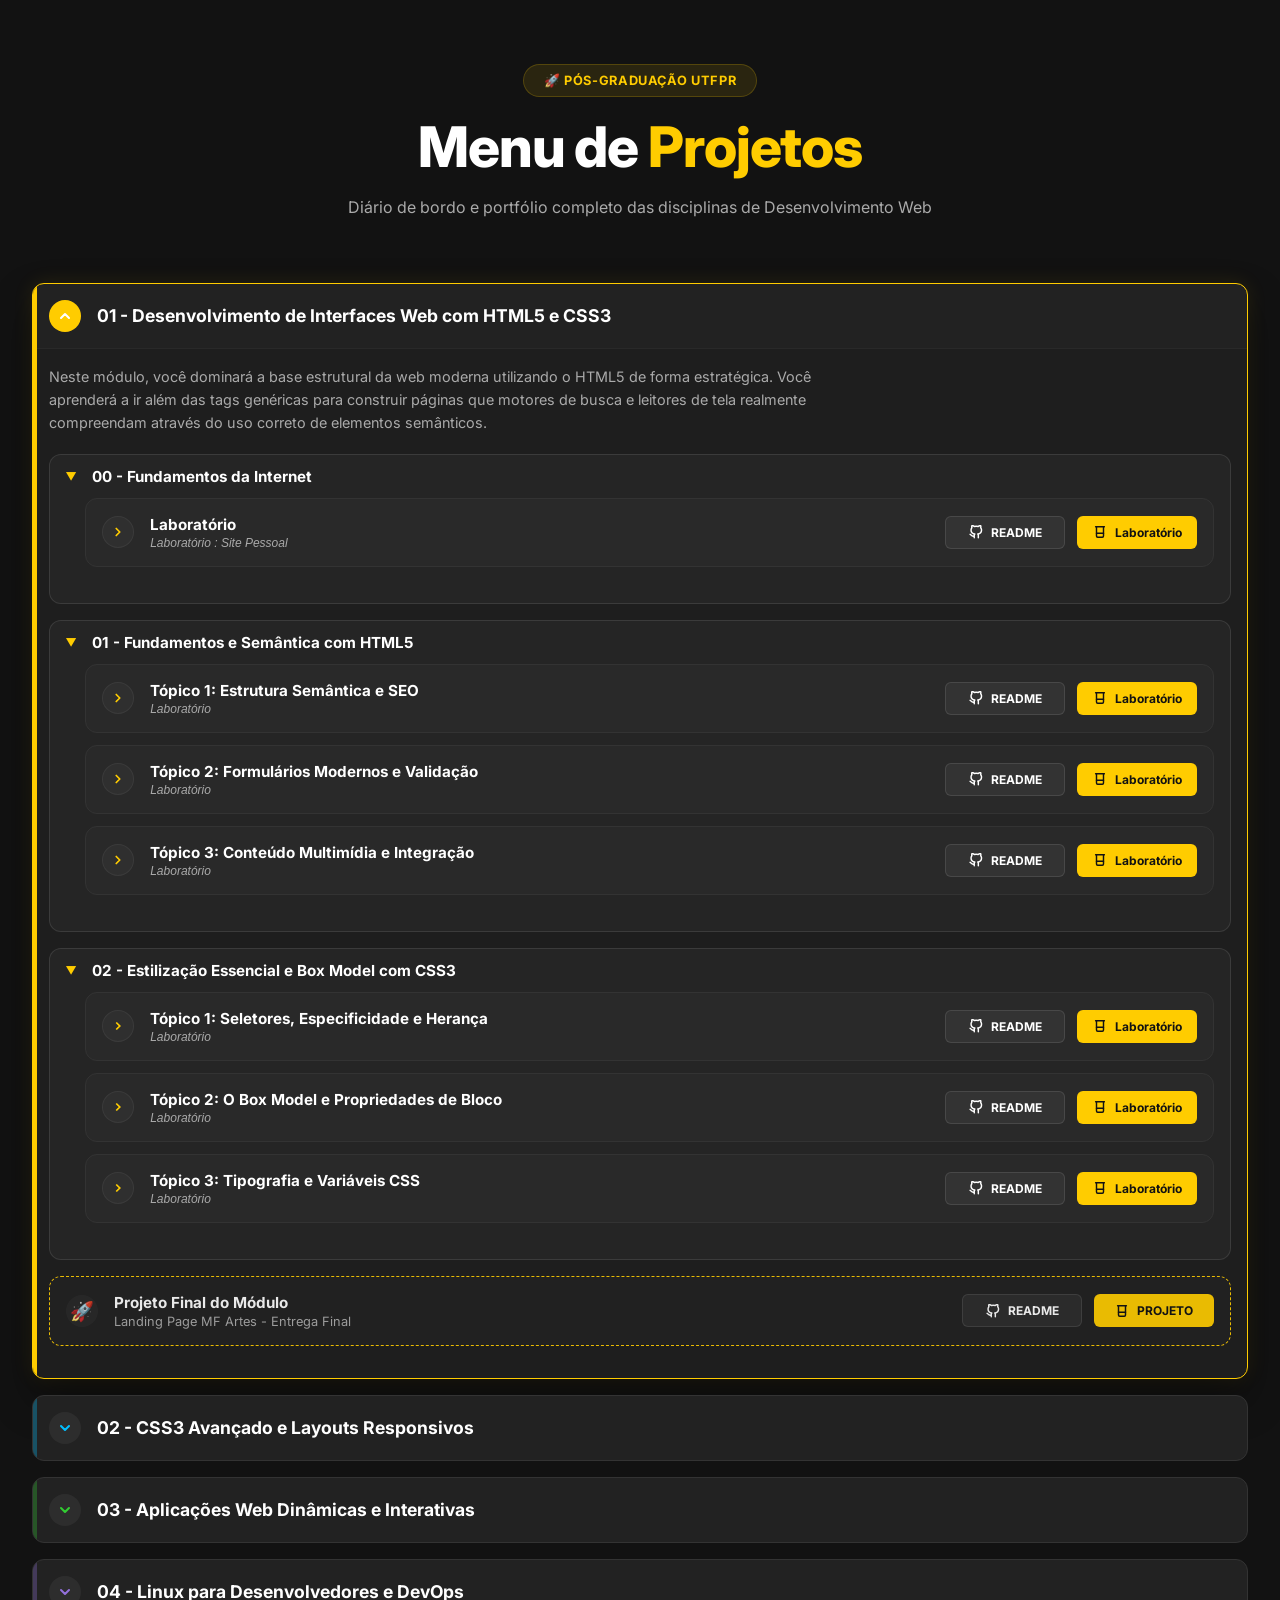
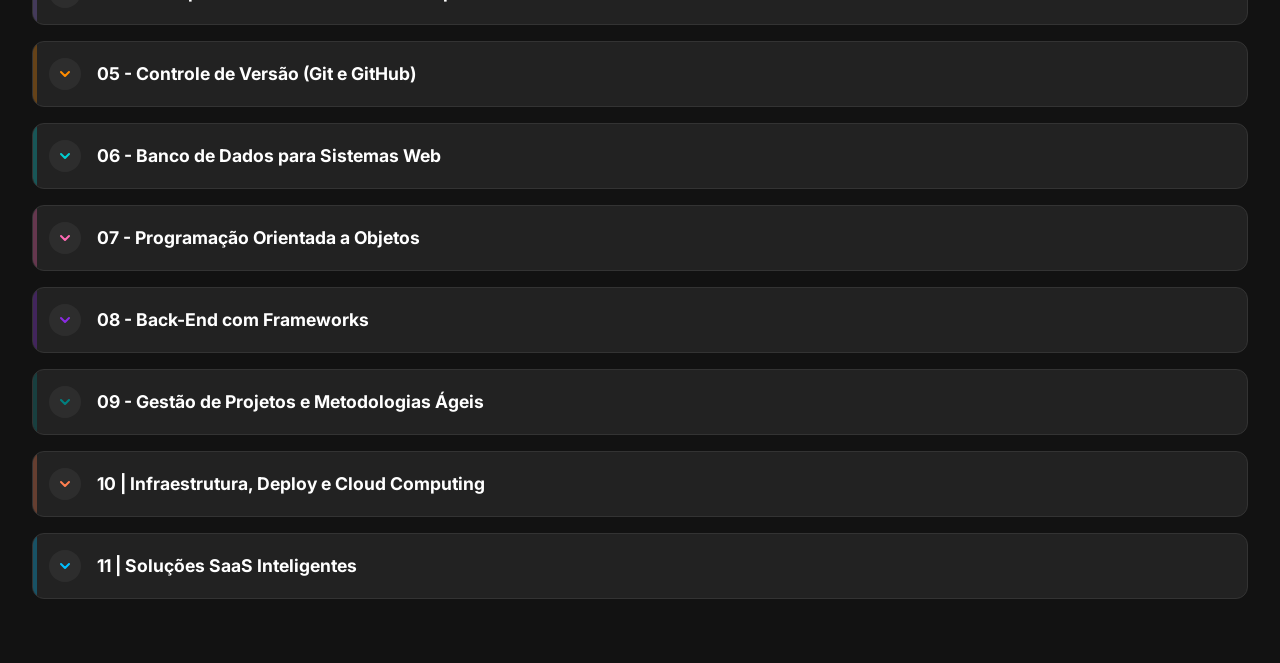
==== commit b1ca7637: "feat: expand index.html with comprehensive module and subject structure for web development curricul" ====
--- a/index.html
+++ b/index.html
@@ -31,16 +31,33 @@
       <details class="module-card" open>
         <summary class="module-header">
           <div class="expand-icon">
-            <svg width="16" height="16" viewBox="0 0 24 24" fill="none" stroke="currentColor" stroke-width="3" stroke-linecap="round" stroke-linejoin="round"><polyline points="6 9 12 15 18 9"></polyline></svg>
+            <svg
+              width="16"
+              height="16"
+              viewBox="0 0 24 24"
+              fill="none"
+              stroke="currentColor"
+              stroke-width="3"
+              stroke-linecap="round"
+              stroke-linejoin="round"
+            >
+              <polyline points="6 9 12 15 18 9"></polyline>
+            </svg>
           </div>
           <div class="module-title-group">
-            <h2 class="module-title">01 - Desenvolvimento de Interfaces Web com HTML5 e CSS3</h2>
+            <h2 class="module-title">
+              01 - Desenvolvimento de Interfaces Web com HTML5 e CSS3
+            </h2>
           </div>
         </summary>
 
         <div class="module-body">
           <p class="module-description">
-            Neste módulo, você dominará a base estrutural da web moderna utilizando o HTML5 de forma estratégica. Você aprenderá a ir além das tags genéricas para construir páginas que motores de busca e leitores de tela realmente compreendam através do uso correto de elementos semânticos.
+            Neste módulo, você dominará a base estrutural da web moderna
+            utilizando o HTML5 de forma estratégica. Você aprenderá a ir além
+            das tags genéricas para construir páginas que motores de busca e
+            leitores de tela realmente compreendam através do uso correto de
+            elementos semânticos.
           </p>
 
           <details class="subject-card" open>
@@ -52,17 +69,67 @@
                 <div class="topic-item">
                   <div class="topic-info">
                     <div class="topic-status-icon">
-                      <svg width="14" height="14" viewBox="0 0 24 24" fill="none" stroke="currentColor" stroke-width="3" stroke-linecap="round" stroke-linejoin="round"><polyline points="9 18 15 12 9 6"></polyline></svg>
-                    </div>
-                    <div class="topic-text-wrapper"><span class="topic-name">Laboratório</span><span class="topic-subtitle">Laboratório</span></div>
+                      <svg
+                        width="14"
+                        height="14"
+                        viewBox="0 0 24 24"
+                        fill="none"
+                        stroke="currentColor"
+                        stroke-width="3"
+                        stroke-linecap="round"
+                        stroke-linejoin="round"
+                      >
+                        <polyline points="9 18 15 12 9 6"></polyline>
+                      </svg>
+                    </div>
+                    <div class="topic-text-wrapper">
+                      <span class="topic-name">Laboratório</span
+                      ><span class="topic-subtitle"
+                        >Laboratório : Site Pessoal</span
+                      >
+                    </div>
                   </div>
                   <div class="topic-actions">
-                    <a href="./MT01-desenvolvimento-de-interfaces-web-com-html5-e-css3/00-fundamentos-da-internet/laboratorio/Readme.md" class="btn-action btn-github" title="Ver README">
-                      <svg width="14" height="14" viewBox="0 0 24 24" fill="none" stroke="currentColor" stroke-width="2.5" stroke-linecap="round" stroke-linejoin="round"><path d="M9 19c-5 1.5-5-2.5-7-3m14 6v-3.87a3.37 3.37 0 0 0-.94-2.61c3.14-.35 6.44-1.54 6.44-7A5.44 5.44 0 0 0 20 4.77 5.07 5.07 0 0 0 19.91 1S18.73.65 16 2.48a13.38 13.38 0 0 0-7 0C6.27.65 5.09 1 5.09 1A5.07 5.07 0 0 0 5 4.77a5.44 5.44 0 0 0-1.5 3.78c0 5.42 3.3 6.61 6.44 7A3.37 3.37 0 0 0 9 18.13V22"></path></svg>
+                    <a
+                      href="https://github.com/brunoemferreira/pos-web-utfpr/blob/main/MT01-desenvolvimento-de-interfaces-web-com-html5-e-css3/00-fundamentos-da-internet/laboratorio/Readme.md"
+                      class="btn-action btn-github"
+                      title="Ver README"
+                    >
+                      <svg
+                        width="14"
+                        height="14"
+                        viewBox="0 0 24 24"
+                        fill="none"
+                        stroke="currentColor"
+                        stroke-width="2.5"
+                        stroke-linecap="round"
+                        stroke-linejoin="round"
+                      >
+                        <path
+                          d="M9 19c-5 1.5-5-2.5-7-3m14 6v-3.87a3.37 3.37 0 0 0-.94-2.61c3.14-.35 6.44-1.54 6.44-7A5.44 5.44 0 0 0 20 4.77 5.07 5.07 0 0 0 19.91 1S18.73.65 16 2.48a13.38 13.38 0 0 0-7 0C6.27.65 5.09 1 5.09 1A5.07 5.07 0 0 0 5 4.77a5.44 5.44 0 0 0-1.5 3.78c0 5.42 3.3 6.61 6.44 7A3.37 3.37 0 0 0 9 18.13V22"
+                        ></path>
+                      </svg>
                       README
                     </a>
-                    <a href="./MT01-desenvolvimento-de-interfaces-web-com-html5-e-css3/00-fundamentos-da-internet/laboratorio/index.html" class="btn-action btn-lab" title="Acessar Laboratório">
-                      <svg width="14" height="14" viewBox="0 0 24 24" fill="none" stroke="currentColor" stroke-width="2.5" stroke-linecap="round" stroke-linejoin="round"><path d="M4.5 3h15"/><path d="M6 3v16a2 2 0 0 0 2 2h8a2 2 0 0 0 2-2V3"/><path d="M6 14h12"/></svg>
+                    <a
+                      href="./MT01-desenvolvimento-de-interfaces-web-com-html5-e-css3/00-fundamentos-da-internet/laboratorio/index.html"
+                      class="btn-action btn-lab"
+                      title="Acessar Laboratório"
+                    >
+                      <svg
+                        width="14"
+                        height="14"
+                        viewBox="0 0 24 24"
+                        fill="none"
+                        stroke="currentColor"
+                        stroke-width="2.5"
+                        stroke-linecap="round"
+                        stroke-linejoin="round"
+                      >
+                        <path d="M4.5 3h15" />
+                        <path d="M6 3v16a2 2 0 0 0 2 2h8a2 2 0 0 0 2-2V3" />
+                        <path d="M6 14h12" />
+                      </svg>
                       Laboratório
                     </a>
                   </div>
@@ -73,24 +140,75 @@
 
           <details class="subject-card" open>
             <summary class="subject-header">
-              <h3 class="subject-title">01 - Fundamentos e Semântica com HTML5</h3>
+              <h3 class="subject-title">
+                01 - Fundamentos e Semântica com HTML5
+              </h3>
             </summary>
             <div class="subject-body">
               <div class="topic-list">
                 <div class="topic-item">
                   <div class="topic-info">
                     <div class="topic-status-icon">
-                      <svg width="14" height="14" viewBox="0 0 24 24" fill="none" stroke="currentColor" stroke-width="3" stroke-linecap="round" stroke-linejoin="round"><polyline points="9 18 15 12 9 6"></polyline></svg>
-                    </div>
-                    <div class="topic-text-wrapper"><span class="topic-name">Tópico 1: Estrutura Semântica e SEO</span><span class="topic-subtitle">Laboratório</span></div>
+                      <svg
+                        width="14"
+                        height="14"
+                        viewBox="0 0 24 24"
+                        fill="none"
+                        stroke="currentColor"
+                        stroke-width="3"
+                        stroke-linecap="round"
+                        stroke-linejoin="round"
+                      >
+                        <polyline points="9 18 15 12 9 6"></polyline>
+                      </svg>
+                    </div>
+                    <div class="topic-text-wrapper">
+                      <span class="topic-name"
+                        >Tópico 1: Estrutura Semântica e SEO</span
+                      ><span class="topic-subtitle">Laboratório</span>
+                    </div>
                   </div>
                   <div class="topic-actions">
-                    <a href="#" class="btn-action btn-github" title="Ver README">
-                      <svg width="14" height="14" viewBox="0 0 24 24" fill="none" stroke="currentColor" stroke-width="2.5" stroke-linecap="round" stroke-linejoin="round"><path d="M9 19c-5 1.5-5-2.5-7-3m14 6v-3.87a3.37 3.37 0 0 0-.94-2.61c3.14-.35 6.44-1.54 6.44-7A5.44 5.44 0 0 0 20 4.77 5.07 5.07 0 0 0 19.91 1S18.73.65 16 2.48a13.38 13.38 0 0 0-7 0C6.27.65 5.09 1 5.09 1A5.07 5.07 0 0 0 5 4.77a5.44 5.44 0 0 0-1.5 3.78c0 5.42 3.3 6.61 6.44 7A3.37 3.37 0 0 0 9 18.13V22"></path></svg>
+                    <a
+                      href="#"
+                      class="btn-action btn-github"
+                      title="Ver README"
+                    >
+                      <svg
+                        width="14"
+                        height="14"
+                        viewBox="0 0 24 24"
+                        fill="none"
+                        stroke="currentColor"
+                        stroke-width="2.5"
+                        stroke-linecap="round"
+                        stroke-linejoin="round"
+                      >
+                        <path
+                          d="M9 19c-5 1.5-5-2.5-7-3m14 6v-3.87a3.37 3.37 0 0 0-.94-2.61c3.14-.35 6.44-1.54 6.44-7A5.44 5.44 0 0 0 20 4.77 5.07 5.07 0 0 0 19.91 1S18.73.65 16 2.48a13.38 13.38 0 0 0-7 0C6.27.65 5.09 1 5.09 1A5.07 5.07 0 0 0 5 4.77a5.44 5.44 0 0 0-1.5 3.78c0 5.42 3.3 6.61 6.44 7A3.37 3.37 0 0 0 9 18.13V22"
+                        ></path>
+                      </svg>
                       README
                     </a>
-                    <a href="./MT01-desenvolvimento-de-interfaces-web-com-html5-e-css3/00-fundamentos-da-internet/laboratorio/index.html" class="btn-action btn-lab" title="Acessar Laboratório">
-                      <svg width="14" height="14" viewBox="0 0 24 24" fill="none" stroke="currentColor" stroke-width="2.5" stroke-linecap="round" stroke-linejoin="round"><path d="M4.5 3h15"/><path d="M6 3v16a2 2 0 0 0 2 2h8a2 2 0 0 0 2-2V3"/><path d="M6 14h12"/></svg>
+                    <a
+                      href="./MT01-desenvolvimento-de-interfaces-web-com-html5-e-css3/00-fundamentos-da-internet/laboratorio/index.html"
+                      class="btn-action btn-lab"
+                      title="Acessar Laboratório"
+                    >
+                      <svg
+                        width="14"
+                        height="14"
+                        viewBox="0 0 24 24"
+                        fill="none"
+                        stroke="currentColor"
+                        stroke-width="2.5"
+                        stroke-linecap="round"
+                        stroke-linejoin="round"
+                      >
+                        <path d="M4.5 3h15" />
+                        <path d="M6 3v16a2 2 0 0 0 2 2h8a2 2 0 0 0 2-2V3" />
+                        <path d="M6 14h12" />
+                      </svg>
                       Laboratório
                     </a>
                   </div>
@@ -99,17 +217,66 @@
                 <div class="topic-item">
                   <div class="topic-info">
                     <div class="topic-status-icon">
-                      <svg width="14" height="14" viewBox="0 0 24 24" fill="none" stroke="currentColor" stroke-width="3" stroke-linecap="round" stroke-linejoin="round"><polyline points="9 18 15 12 9 6"></polyline></svg>
-                    </div>
-                    <div class="topic-text-wrapper"><span class="topic-name">Tópico 2: Formulários Modernos e Validação</span><span class="topic-subtitle">Laboratório</span></div>
+                      <svg
+                        width="14"
+                        height="14"
+                        viewBox="0 0 24 24"
+                        fill="none"
+                        stroke="currentColor"
+                        stroke-width="3"
+                        stroke-linecap="round"
+                        stroke-linejoin="round"
+                      >
+                        <polyline points="9 18 15 12 9 6"></polyline>
+                      </svg>
+                    </div>
+                    <div class="topic-text-wrapper">
+                      <span class="topic-name"
+                        >Tópico 2: Formulários Modernos e Validação</span
+                      ><span class="topic-subtitle">Laboratório</span>
+                    </div>
                   </div>
                   <div class="topic-actions">
-                    <a href="./MT01-desenvolvimento-de-interfaces-web-com-html5-e-css3/01-fundamentos-e-semantica-com-html5/laboratorio/Readme.md" class="btn-action btn-github" title="Ver README">
-                      <svg width="14" height="14" viewBox="0 0 24 24" fill="none" stroke="currentColor" stroke-width="2.5" stroke-linecap="round" stroke-linejoin="round"><path d="M9 19c-5 1.5-5-2.5-7-3m14 6v-3.87a3.37 3.37 0 0 0-.94-2.61c3.14-.35 6.44-1.54 6.44-7A5.44 5.44 0 0 0 20 4.77 5.07 5.07 0 0 0 19.91 1S18.73.65 16 2.48a13.38 13.38 0 0 0-7 0C6.27.65 5.09 1 5.09 1A5.07 5.07 0 0 0 5 4.77a5.44 5.44 0 0 0-1.5 3.78c0 5.42 3.3 6.61 6.44 7A3.37 3.37 0 0 0 9 18.13V22"></path></svg>
+                    <a
+                      href="./MT01-desenvolvimento-de-interfaces-web-com-html5-e-css3/01-fundamentos-e-semantica-com-html5/laboratorio/Readme.md"
+                      class="btn-action btn-github"
+                      title="Ver README"
+                    >
+                      <svg
+                        width="14"
+                        height="14"
+                        viewBox="0 0 24 24"
+                        fill="none"
+                        stroke="currentColor"
+                        stroke-width="2.5"
+                        stroke-linecap="round"
+                        stroke-linejoin="round"
+                      >
+                        <path
+                          d="M9 19c-5 1.5-5-2.5-7-3m14 6v-3.87a3.37 3.37 0 0 0-.94-2.61c3.14-.35 6.44-1.54 6.44-7A5.44 5.44 0 0 0 20 4.77 5.07 5.07 0 0 0 19.91 1S18.73.65 16 2.48a13.38 13.38 0 0 0-7 0C6.27.65 5.09 1 5.09 1A5.07 5.07 0 0 0 5 4.77a5.44 5.44 0 0 0-1.5 3.78c0 5.42 3.3 6.61 6.44 7A3.37 3.37 0 0 0 9 18.13V22"
+                        ></path>
+                      </svg>
                       README
                     </a>
-                    <a href="./MT01-desenvolvimento-de-interfaces-web-com-html5-e-css3/01-fundamentos-e-semantica-com-html5/laboratorio/index.html" class="btn-action btn-lab" title="Acessar Laboratório">
-                      <svg width="14" height="14" viewBox="0 0 24 24" fill="none" stroke="currentColor" stroke-width="2.5" stroke-linecap="round" stroke-linejoin="round"><path d="M4.5 3h15"/><path d="M6 3v16a2 2 0 0 0 2 2h8a2 2 0 0 0 2-2V3"/><path d="M6 14h12"/></svg>
+                    <a
+                      href="./MT01-desenvolvimento-de-interfaces-web-com-html5-e-css3/01-fundamentos-e-semantica-com-html5/laboratorio/index.html"
+                      class="btn-action btn-lab"
+                      title="Acessar Laboratório"
+                    >
+                      <svg
+                        width="14"
+                        height="14"
+                        viewBox="0 0 24 24"
+                        fill="none"
+                        stroke="currentColor"
+                        stroke-width="2.5"
+                        stroke-linecap="round"
+                        stroke-linejoin="round"
+                      >
+                        <path d="M4.5 3h15" />
+                        <path d="M6 3v16a2 2 0 0 0 2 2h8a2 2 0 0 0 2-2V3" />
+                        <path d="M6 14h12" />
+                      </svg>
                       Laboratório
                     </a>
                   </div>
@@ -118,17 +285,66 @@
                 <div class="topic-item">
                   <div class="topic-info">
                     <div class="topic-status-icon">
-                      <svg width="14" height="14" viewBox="0 0 24 24" fill="none" stroke="currentColor" stroke-width="3" stroke-linecap="round" stroke-linejoin="round"><polyline points="9 18 15 12 9 6"></polyline></svg>
-                    </div>
-                    <div class="topic-text-wrapper"><span class="topic-name">Tópico 3: Conteúdo Multimídia e Integração</span><span class="topic-subtitle">Laboratório</span></div>
+                      <svg
+                        width="14"
+                        height="14"
+                        viewBox="0 0 24 24"
+                        fill="none"
+                        stroke="currentColor"
+                        stroke-width="3"
+                        stroke-linecap="round"
+                        stroke-linejoin="round"
+                      >
+                        <polyline points="9 18 15 12 9 6"></polyline>
+                      </svg>
+                    </div>
+                    <div class="topic-text-wrapper">
+                      <span class="topic-name"
+                        >Tópico 3: Conteúdo Multimídia e Integração</span
+                      ><span class="topic-subtitle">Laboratório</span>
+                    </div>
                   </div>
                   <div class="topic-actions">
-                    <a href="#" class="btn-action btn-github" title="Ver README">
-                      <svg width="14" height="14" viewBox="0 0 24 24" fill="none" stroke="currentColor" stroke-width="2.5" stroke-linecap="round" stroke-linejoin="round"><path d="M9 19c-5 1.5-5-2.5-7-3m14 6v-3.87a3.37 3.37 0 0 0-.94-2.61c3.14-.35 6.44-1.54 6.44-7A5.44 5.44 0 0 0 20 4.77 5.07 5.07 0 0 0 19.91 1S18.73.65 16 2.48a13.38 13.38 0 0 0-7 0C6.27.65 5.09 1 5.09 1A5.07 5.07 0 0 0 5 4.77a5.44 5.44 0 0 0-1.5 3.78c0 5.42 3.3 6.61 6.44 7A3.37 3.37 0 0 0 9 18.13V22"></path></svg>
+                    <a
+                      href="#"
+                      class="btn-action btn-github"
+                      title="Ver README"
+                    >
+                      <svg
+                        width="14"
+                        height="14"
+                        viewBox="0 0 24 24"
+                        fill="none"
+                        stroke="currentColor"
+                        stroke-width="2.5"
+                        stroke-linecap="round"
+                        stroke-linejoin="round"
+                      >
+                        <path
+                          d="M9 19c-5 1.5-5-2.5-7-3m14 6v-3.87a3.37 3.37 0 0 0-.94-2.61c3.14-.35 6.44-1.54 6.44-7A5.44 5.44 0 0 0 20 4.77 5.07 5.07 0 0 0 19.91 1S18.73.65 16 2.48a13.38 13.38 0 0 0-7 0C6.27.65 5.09 1 5.09 1A5.07 5.07 0 0 0 5 4.77a5.44 5.44 0 0 0-1.5 3.78c0 5.42 3.3 6.61 6.44 7A3.37 3.37 0 0 0 9 18.13V22"
+                        ></path>
+                      </svg>
                       README
                     </a>
-                    <a href="#" class="btn-action btn-lab" title="Acessar Laboratório">
-                      <svg width="14" height="14" viewBox="0 0 24 24" fill="none" stroke="currentColor" stroke-width="2.5" stroke-linecap="round" stroke-linejoin="round"><path d="M4.5 3h15"/><path d="M6 3v16a2 2 0 0 0 2 2h8a2 2 0 0 0 2-2V3"/><path d="M6 14h12"/></svg>
+                    <a
+                      href="#"
+                      class="btn-action btn-lab"
+                      title="Acessar Laboratório"
+                    >
+                      <svg
+                        width="14"
+                        height="14"
+                        viewBox="0 0 24 24"
+                        fill="none"
+                        stroke="currentColor"
+                        stroke-width="2.5"
+                        stroke-linecap="round"
+                        stroke-linejoin="round"
+                      >
+                        <path d="M4.5 3h15" />
+                        <path d="M6 3v16a2 2 0 0 0 2 2h8a2 2 0 0 0 2-2V3" />
+                        <path d="M6 14h12" />
+                      </svg>
                       Laboratório
                     </a>
                   </div>
@@ -139,54 +355,203 @@
 
           <details class="subject-card" open>
             <summary class="subject-header">
-              <h3 class="subject-title">02 - Estilização Essencial e Box Model com CSS3</h3>
+              <h3 class="subject-title">
+                02 - Estilização Essencial e Box Model com CSS3
+              </h3>
             </summary>
             <div class="subject-body">
               <div class="topic-list">
                 <div class="topic-item">
                   <div class="topic-info">
-                    <div class="topic-status-icon"><svg width="14" height="14" viewBox="0 0 24 24" fill="none" stroke="currentColor" stroke-width="3"><polyline points="9 18 15 12 9 6"></polyline></svg></div>
-                    <div class="topic-text-wrapper"><span class="topic-name">Tópico 1: Seletores, Especificidade e Herança</span><span class="topic-subtitle">Laboratório</span></div>
+                    <div class="topic-status-icon">
+                      <svg
+                        width="14"
+                        height="14"
+                        viewBox="0 0 24 24"
+                        fill="none"
+                        stroke="currentColor"
+                        stroke-width="3"
+                      >
+                        <polyline points="9 18 15 12 9 6"></polyline>
+                      </svg>
+                    </div>
+                    <div class="topic-text-wrapper">
+                      <span class="topic-name"
+                        >Tópico 1: Seletores, Especificidade e Herança</span
+                      ><span class="topic-subtitle">Laboratório</span>
+                    </div>
                   </div>
                   <div class="topic-actions">
-                    <a href="#" class="btn-action btn-github" title="Ver README">
-                      <svg width="14" height="14" viewBox="0 0 24 24" fill="none" stroke="currentColor" stroke-width="2.5" stroke-linecap="round" stroke-linejoin="round"><path d="M9 19c-5 1.5-5-2.5-7-3m14 6v-3.87a3.37 3.37 0 0 0-.94-2.61c3.14-.35 6.44-1.54 6.44-7A5.44 5.44 0 0 0 20 4.77 5.07 5.07 0 0 0 19.91 1S18.73.65 16 2.48a13.38 13.38 0 0 0-7 0C6.27.65 5.09 1 5.09 1A5.07 5.07 0 0 0 5 4.77a5.44 5.44 0 0 0-1.5 3.78c0 5.42 3.3 6.61 6.44 7A3.37 3.37 0 0 0 9 18.13V22"></path></svg>
+                    <a
+                      href="#"
+                      class="btn-action btn-github"
+                      title="Ver README"
+                    >
+                      <svg
+                        width="14"
+                        height="14"
+                        viewBox="0 0 24 24"
+                        fill="none"
+                        stroke="currentColor"
+                        stroke-width="2.5"
+                        stroke-linecap="round"
+                        stroke-linejoin="round"
+                      >
+                        <path
+                          d="M9 19c-5 1.5-5-2.5-7-3m14 6v-3.87a3.37 3.37 0 0 0-.94-2.61c3.14-.35 6.44-1.54 6.44-7A5.44 5.44 0 0 0 20 4.77 5.07 5.07 0 0 0 19.91 1S18.73.65 16 2.48a13.38 13.38 0 0 0-7 0C6.27.65 5.09 1 5.09 1A5.07 5.07 0 0 0 5 4.77a5.44 5.44 0 0 0-1.5 3.78c0 5.42 3.3 6.61 6.44 7A3.37 3.37 0 0 0 9 18.13V22"
+                        ></path>
+                      </svg>
                       README
                     </a>
-                    <a href="#" class="btn-action btn-lab" title="Acessar Laboratório">
-                      <svg width="14" height="14" viewBox="0 0 24 24" fill="none" stroke="currentColor" stroke-width="2.5" stroke-linecap="round" stroke-linejoin="round"><path d="M4.5 3h15"/><path d="M6 3v16a2 2 0 0 0 2 2h8a2 2 0 0 0 2-2V3"/><path d="M6 14h12"/></svg>
+                    <a
+                      href="#"
+                      class="btn-action btn-lab"
+                      title="Acessar Laboratório"
+                    >
+                      <svg
+                        width="14"
+                        height="14"
+                        viewBox="0 0 24 24"
+                        fill="none"
+                        stroke="currentColor"
+                        stroke-width="2.5"
+                        stroke-linecap="round"
+                        stroke-linejoin="round"
+                      >
+                        <path d="M4.5 3h15" />
+                        <path d="M6 3v16a2 2 0 0 0 2 2h8a2 2 0 0 0 2-2V3" />
+                        <path d="M6 14h12" />
+                      </svg>
                       Laboratório
                     </a>
                   </div>
                 </div>
                 <div class="topic-item">
                   <div class="topic-info">
-                    <div class="topic-status-icon"><svg width="14" height="14" viewBox="0 0 24 24" fill="none" stroke="currentColor" stroke-width="3"><polyline points="9 18 15 12 9 6"></polyline></svg></div>
-                    <div class="topic-text-wrapper"><span class="topic-name">Tópico 2: O Box Model e Propriedades de Bloco</span><span class="topic-subtitle">Laboratório</span></div>
+                    <div class="topic-status-icon">
+                      <svg
+                        width="14"
+                        height="14"
+                        viewBox="0 0 24 24"
+                        fill="none"
+                        stroke="currentColor"
+                        stroke-width="3"
+                      >
+                        <polyline points="9 18 15 12 9 6"></polyline>
+                      </svg>
+                    </div>
+                    <div class="topic-text-wrapper">
+                      <span class="topic-name"
+                        >Tópico 2: O Box Model e Propriedades de Bloco</span
+                      ><span class="topic-subtitle">Laboratório</span>
+                    </div>
                   </div>
                   <div class="topic-actions">
-                    <a href="#" class="btn-action btn-github" title="Ver README">
-                      <svg width="14" height="14" viewBox="0 0 24 24" fill="none" stroke="currentColor" stroke-width="2.5" stroke-linecap="round" stroke-linejoin="round"><path d="M9 19c-5 1.5-5-2.5-7-3m14 6v-3.87a3.37 3.37 0 0 0-.94-2.61c3.14-.35 6.44-1.54 6.44-7A5.44 5.44 0 0 0 20 4.77 5.07 5.07 0 0 0 19.91 1S18.73.65 16 2.48a13.38 13.38 0 0 0-7 0C6.27.65 5.09 1 5.09 1A5.07 5.07 0 0 0 5 4.77a5.44 5.44 0 0 0-1.5 3.78c0 5.42 3.3 6.61 6.44 7A3.37 3.37 0 0 0 9 18.13V22"></path></svg>
+                    <a
+                      href="#"
+                      class="btn-action btn-github"
+                      title="Ver README"
+                    >
+                      <svg
+                        width="14"
+                        height="14"
+                        viewBox="0 0 24 24"
+                        fill="none"
+                        stroke="currentColor"
+                        stroke-width="2.5"
+                        stroke-linecap="round"
+                        stroke-linejoin="round"
+                      >
+                        <path
+                          d="M9 19c-5 1.5-5-2.5-7-3m14 6v-3.87a3.37 3.37 0 0 0-.94-2.61c3.14-.35 6.44-1.54 6.44-7A5.44 5.44 0 0 0 20 4.77 5.07 5.07 0 0 0 19.91 1S18.73.65 16 2.48a13.38 13.38 0 0 0-7 0C6.27.65 5.09 1 5.09 1A5.07 5.07 0 0 0 5 4.77a5.44 5.44 0 0 0-1.5 3.78c0 5.42 3.3 6.61 6.44 7A3.37 3.37 0 0 0 9 18.13V22"
+                        ></path>
+                      </svg>
                       README
                     </a>
-                    <a href="#" class="btn-action btn-lab" title="Acessar Laboratório">
-                      <svg width="14" height="14" viewBox="0 0 24 24" fill="none" stroke="currentColor" stroke-width="2.5" stroke-linecap="round" stroke-linejoin="round"><path d="M4.5 3h15"/><path d="M6 3v16a2 2 0 0 0 2 2h8a2 2 0 0 0 2-2V3"/><path d="M6 14h12"/></svg>
+                    <a
+                      href="#"
+                      class="btn-action btn-lab"
+                      title="Acessar Laboratório"
+                    >
+                      <svg
+                        width="14"
+                        height="14"
+                        viewBox="0 0 24 24"
+                        fill="none"
+                        stroke="currentColor"
+                        stroke-width="2.5"
+                        stroke-linecap="round"
+                        stroke-linejoin="round"
+                      >
+                        <path d="M4.5 3h15" />
+                        <path d="M6 3v16a2 2 0 0 0 2 2h8a2 2 0 0 0 2-2V3" />
+                        <path d="M6 14h12" />
+                      </svg>
                       Laboratório
                     </a>
                   </div>
                 </div>
                 <div class="topic-item">
                   <div class="topic-info">
-                    <div class="topic-status-icon"><svg width="14" height="14" viewBox="0 0 24 24" fill="none" stroke="currentColor" stroke-width="3"><polyline points="9 18 15 12 9 6"></polyline></svg></div>
-                    <div class="topic-text-wrapper"><span class="topic-name">Tópico 3: Tipografia e Variáveis CSS</span><span class="topic-subtitle">Laboratório</span></div>
+                    <div class="topic-status-icon">
+                      <svg
+                        width="14"
+                        height="14"
+                        viewBox="0 0 24 24"
+                        fill="none"
+                        stroke="currentColor"
+                        stroke-width="3"
+                      >
+                        <polyline points="9 18 15 12 9 6"></polyline>
+                      </svg>
+                    </div>
+                    <div class="topic-text-wrapper">
+                      <span class="topic-name"
+                        >Tópico 3: Tipografia e Variáveis CSS</span
+                      ><span class="topic-subtitle">Laboratório</span>
+                    </div>
                   </div>
                   <div class="topic-actions">
-                    <a href="#" class="btn-action btn-github" title="Ver README">
-                      <svg width="14" height="14" viewBox="0 0 24 24" fill="none" stroke="currentColor" stroke-width="2.5" stroke-linecap="round" stroke-linejoin="round"><path d="M9 19c-5 1.5-5-2.5-7-3m14 6v-3.87a3.37 3.37 0 0 0-.94-2.61c3.14-.35 6.44-1.54 6.44-7A5.44 5.44 0 0 0 20 4.77 5.07 5.07 0 0 0 19.91 1S18.73.65 16 2.48a13.38 13.38 0 0 0-7 0C6.27.65 5.09 1 5.09 1A5.07 5.07 0 0 0 5 4.77a5.44 5.44 0 0 0-1.5 3.78c0 5.42 3.3 6.61 6.44 7A3.37 3.37 0 0 0 9 18.13V22"></path></svg>
+                    <a
+                      href="#"
+                      class="btn-action btn-github"
+                      title="Ver README"
+                    >
+                      <svg
+                        width="14"
+                        height="14"
+                        viewBox="0 0 24 24"
+                        fill="none"
+                        stroke="currentColor"
+                        stroke-width="2.5"
+                        stroke-linecap="round"
+                        stroke-linejoin="round"
+                      >
+                        <path
+                          d="M9 19c-5 1.5-5-2.5-7-3m14 6v-3.87a3.37 3.37 0 0 0-.94-2.61c3.14-.35 6.44-1.54 6.44-7A5.44 5.44 0 0 0 20 4.77 5.07 5.07 0 0 0 19.91 1S18.73.65 16 2.48a13.38 13.38 0 0 0-7 0C6.27.65 5.09 1 5.09 1A5.07 5.07 0 0 0 5 4.77a5.44 5.44 0 0 0-1.5 3.78c0 5.42 3.3 6.61 6.44 7A3.37 3.37 0 0 0 9 18.13V22"
+                        ></path>
+                      </svg>
                       README
                     </a>
-                    <a href="#" class="btn-action btn-lab" title="Acessar Laboratório">
-                      <svg width="14" height="14" viewBox="0 0 24 24" fill="none" stroke="currentColor" stroke-width="2.5" stroke-linecap="round" stroke-linejoin="round"><path d="M4.5 3h15"/><path d="M6 3v16a2 2 0 0 0 2 2h8a2 2 0 0 0 2-2V3"/><path d="M6 14h12"/></svg>
+                    <a
+                      href="#"
+                      class="btn-action btn-lab"
+                      title="Acessar Laboratório"
+                    >
+                      <svg
+                        width="14"
+                        height="14"
+                        viewBox="0 0 24 24"
+                        fill="none"
+                        stroke="currentColor"
+                        stroke-width="2.5"
+                        stroke-linecap="round"
+                        stroke-linejoin="round"
+                      >
+                        <path d="M4.5 3h15" />
+                        <path d="M6 3v16a2 2 0 0 0 2 2h8a2 2 0 0 0 2-2V3" />
+                        <path d="M6 14h12" />
+                      </svg>
                       Laboratório
                     </a>
                   </div>
@@ -205,11 +570,41 @@
             </div>
             <div class="topic-actions">
               <a href="#" class="btn-action btn-github" title="Ver README">
-                <svg width="14" height="14" viewBox="0 0 24 24" fill="none" stroke="currentColor" stroke-width="2.5" stroke-linecap="round" stroke-linejoin="round"><path d="M9 19c-5 1.5-5-2.5-7-3m14 6v-3.87a3.37 3.37 0 0 0-.94-2.61c3.14-.35 6.44-1.54 6.44-7A5.44 5.44 0 0 0 20 4.77 5.07 5.07 0 0 0 19.91 1S18.73.65 16 2.48a13.38 13.38 0 0 0-7 0C6.27.65 5.09 1 5.09 1A5.07 5.07 0 0 0 5 4.77a5.44 5.44 0 0 0-1.5 3.78c0 5.42 3.3 6.61 6.44 7A3.37 3.37 0 0 0 9 18.13V22"></path></svg>
+                <svg
+                  width="14"
+                  height="14"
+                  viewBox="0 0 24 24"
+                  fill="none"
+                  stroke="currentColor"
+                  stroke-width="2.5"
+                  stroke-linecap="round"
+                  stroke-linejoin="round"
+                >
+                  <path
+                    d="M9 19c-5 1.5-5-2.5-7-3m14 6v-3.87a3.37 3.37 0 0 0-.94-2.61c3.14-.35 6.44-1.54 6.44-7A5.44 5.44 0 0 0 20 4.77 5.07 5.07 0 0 0 19.91 1S18.73.65 16 2.48a13.38 13.38 0 0 0-7 0C6.27.65 5.09 1 5.09 1A5.07 5.07 0 0 0 5 4.77a5.44 5.44 0 0 0-1.5 3.78c0 5.42 3.3 6.61 6.44 7A3.37 3.37 0 0 0 9 18.13V22"
+                  ></path>
+                </svg>
                 README
               </a>
-              <a href="./MT01-desenvolvimento-de-interfaces-web-com-html5-e-css3/Projeto/lp-mfartes/index.html" class="btn-action btn-lab" title="Ver Projeto">
-                <svg width="14" height="14" viewBox="0 0 24 24" fill="none" stroke="currentColor" stroke-width="2.5" stroke-linecap="round" stroke-linejoin="round"><path d="M4.5 3h15"/><path d="M6 3v16a2 2 0 0 0 2 2h8a2 2 0 0 0 2-2V3"/><path d="M6 14h12"/></svg>
+              <a
+                href="./MT01-desenvolvimento-de-interfaces-web-com-html5-e-css3/Projeto/lp-mfartes/index.html"
+                class="btn-action btn-lab"
+                title="Ver Projeto"
+              >
+                <svg
+                  width="14"
+                  height="14"
+                  viewBox="0 0 24 24"
+                  fill="none"
+                  stroke="currentColor"
+                  stroke-width="2.5"
+                  stroke-linecap="round"
+                  stroke-linejoin="round"
+                >
+                  <path d="M4.5 3h15" />
+                  <path d="M6 3v16a2 2 0 0 0 2 2h8a2 2 0 0 0 2-2V3" />
+                  <path d="M6 14h12" />
+                </svg>
                 PROJETO
               </a>
             </div>
@@ -221,49 +616,166 @@
       <details class="module-card module-blue">
         <summary class="module-header">
           <div class="expand-icon">
-            <svg width="16" height="16" viewBox="0 0 24 24" fill="none" stroke="currentColor" stroke-width="3" stroke-linecap="round" stroke-linejoin="round"><polyline points="6 9 12 15 18 9"></polyline></svg>
+            <svg
+              width="16"
+              height="16"
+              viewBox="0 0 24 24"
+              fill="none"
+              stroke="currentColor"
+              stroke-width="3"
+              stroke-linecap="round"
+              stroke-linejoin="round"
+            >
+              <polyline points="6 9 12 15 18 9"></polyline>
+            </svg>
           </div>
           <div class="module-title-group">
-            <h2 class="module-title">02 - CSS3 Avançado e Layouts Responsivos</h2>
+            <h2 class="module-title">
+              02 - CSS3 Avançado e Layouts Responsivos
+            </h2>
           </div>
         </summary>
         <div class="module-body">
-          <p class="module-description">Domine as técnicas mais avançadas de estilização, criando interfaces que se adaptam perfeitamente a qualquer dispositivo com Flexbox, Grid e animações fluidas.</p>
-          
+          <p class="module-description">
+            Domine as técnicas mais avançadas de estilização, criando interfaces
+            que se adaptam perfeitamente a qualquer dispositivo com Flexbox,
+            Grid e animações fluidas.
+          </p>
+
           <details class="subject-card" open>
             <summary class="subject-header">
-              <h3 class="subject-title">01 - Layouts Modernos e Responsividade</h3>
+              <h3 class="subject-title">
+                01 - Layouts Modernos e Responsividade
+              </h3>
             </summary>
             <div class="subject-body">
               <div class="topic-list">
                 <div class="topic-item">
                   <div class="topic-info">
-                    <div class="topic-status-icon"><svg width="14" height="14" viewBox="0 0 24 24" fill="none" stroke="currentColor" stroke-width="3"><polyline points="9 18 15 12 9 6"></polyline></svg></div>
-                    <div class="topic-text-wrapper"><span class="topic-name">Tópico 1: Flexbox e CSS Grid Avançado</span><span class="topic-subtitle">Laboratório</span></div>
+                    <div class="topic-status-icon">
+                      <svg
+                        width="14"
+                        height="14"
+                        viewBox="0 0 24 24"
+                        fill="none"
+                        stroke="currentColor"
+                        stroke-width="3"
+                      >
+                        <polyline points="9 18 15 12 9 6"></polyline>
+                      </svg>
+                    </div>
+                    <div class="topic-text-wrapper">
+                      <span class="topic-name"
+                        >Tópico 1: Flexbox e CSS Grid Avançado</span
+                      ><span class="topic-subtitle">Laboratório</span>
+                    </div>
                   </div>
                   <div class="topic-actions">
-                    <a href="#" class="btn-action btn-github" title="Ver README">
-                      <svg width="14" height="14" viewBox="0 0 24 24" fill="none" stroke="currentColor" stroke-width="2.5" stroke-linecap="round" stroke-linejoin="round"><path d="M9 19c-5 1.5-5-2.5-7-3m14 6v-3.87a3.37 3.37 0 0 0-.94-2.61c3.14-.35 6.44-1.54 6.44-7A5.44 5.44 0 0 0 20 4.77 5.07 5.07 0 0 0 19.91 1S18.73.65 16 2.48a13.38 13.38 0 0 0-7 0C6.27.65 5.09 1 5.09 1A5.07 5.07 0 0 0 5 4.77a5.44 5.44 0 0 0-1.5 3.78c0 5.42 3.3 6.61 6.44 7A3.37 3.37 0 0 0 9 18.13V22"></path></svg>
+                    <a
+                      href="#"
+                      class="btn-action btn-github"
+                      title="Ver README"
+                    >
+                      <svg
+                        width="14"
+                        height="14"
+                        viewBox="0 0 24 24"
+                        fill="none"
+                        stroke="currentColor"
+                        stroke-width="2.5"
+                        stroke-linecap="round"
+                        stroke-linejoin="round"
+                      >
+                        <path
+                          d="M9 19c-5 1.5-5-2.5-7-3m14 6v-3.87a3.37 3.37 0 0 0-.94-2.61c3.14-.35 6.44-1.54 6.44-7A5.44 5.44 0 0 0 20 4.77 5.07 5.07 0 0 0 19.91 1S18.73.65 16 2.48a13.38 13.38 0 0 0-7 0C6.27.65 5.09 1 5.09 1A5.07 5.07 0 0 0 5 4.77a5.44 5.44 0 0 0-1.5 3.78c0 5.42 3.3 6.61 6.44 7A3.37 3.37 0 0 0 9 18.13V22"
+                        ></path>
+                      </svg>
                       README
                     </a>
-                    <a href="#" class="btn-action btn-lab" title="Acessar Laboratório">
-                      <svg width="14" height="14" viewBox="0 0 24 24" fill="none" stroke="currentColor" stroke-width="2.5" stroke-linecap="round" stroke-linejoin="round"><path d="M4.5 3h15"/><path d="M6 3v16a2 2 0 0 0 2 2h8a2 2 0 0 0 2-2V3"/><path d="M6 14h12"/></svg>
+                    <a
+                      href="#"
+                      class="btn-action btn-lab"
+                      title="Acessar Laboratório"
+                    >
+                      <svg
+                        width="14"
+                        height="14"
+                        viewBox="0 0 24 24"
+                        fill="none"
+                        stroke="currentColor"
+                        stroke-width="2.5"
+                        stroke-linecap="round"
+                        stroke-linejoin="round"
+                      >
+                        <path d="M4.5 3h15" />
+                        <path d="M6 3v16a2 2 0 0 0 2 2h8a2 2 0 0 0 2-2V3" />
+                        <path d="M6 14h12" />
+                      </svg>
                       Laboratório
                     </a>
                   </div>
                 </div>
                 <div class="topic-item">
                   <div class="topic-info">
-                    <div class="topic-status-icon"><svg width="14" height="14" viewBox="0 0 24 24" fill="none" stroke="currentColor" stroke-width="3"><polyline points="9 18 15 12 9 6"></polyline></svg></div>
-                    <div class="topic-text-wrapper"><span class="topic-name">Tópico 2: Design Responsivo e Mobile-First</span><span class="topic-subtitle">Laboratório</span></div>
+                    <div class="topic-status-icon">
+                      <svg
+                        width="14"
+                        height="14"
+                        viewBox="0 0 24 24"
+                        fill="none"
+                        stroke="currentColor"
+                        stroke-width="3"
+                      >
+                        <polyline points="9 18 15 12 9 6"></polyline>
+                      </svg>
+                    </div>
+                    <div class="topic-text-wrapper">
+                      <span class="topic-name"
+                        >Tópico 2: Design Responsivo e Mobile-First</span
+                      ><span class="topic-subtitle">Laboratório</span>
+                    </div>
                   </div>
                   <div class="topic-actions">
-                    <a href="#" class="btn-action btn-github" title="Ver README">
-                      <svg width="14" height="14" viewBox="0 0 24 24" fill="none" stroke="currentColor" stroke-width="2.5" stroke-linecap="round" stroke-linejoin="round"><path d="M9 19c-5 1.5-5-2.5-7-3m14 6v-3.87a3.37 3.37 0 0 0-.94-2.61c3.14-.35 6.44-1.54 6.44-7A5.44 5.44 0 0 0 20 4.77 5.07 5.07 0 0 0 19.91 1S18.73.65 16 2.48a13.38 13.38 0 0 0-7 0C6.27.65 5.09 1 5.09 1A5.07 5.07 0 0 0 5 4.77a5.44 5.44 0 0 0-1.5 3.78c0 5.42 3.3 6.61 6.44 7A3.37 3.37 0 0 0 9 18.13V22"></path></svg>
+                    <a
+                      href="#"
+                      class="btn-action btn-github"
+                      title="Ver README"
+                    >
+                      <svg
+                        width="14"
+                        height="14"
+                        viewBox="0 0 24 24"
+                        fill="none"
+                        stroke="currentColor"
+                        stroke-width="2.5"
+                        stroke-linecap="round"
+                        stroke-linejoin="round"
+                      >
+                        <path
+                          d="M9 19c-5 1.5-5-2.5-7-3m14 6v-3.87a3.37 3.37 0 0 0-.94-2.61c3.14-.35 6.44-1.54 6.44-7A5.44 5.44 0 0 0 20 4.77 5.07 5.07 0 0 0 19.91 1S18.73.65 16 2.48a13.38 13.38 0 0 0-7 0C6.27.65 5.09 1 5.09 1A5.07 5.07 0 0 0 5 4.77a5.44 5.44 0 0 0-1.5 3.78c0 5.42 3.3 6.61 6.44 7A3.37 3.37 0 0 0 9 18.13V22"
+                        ></path>
+                      </svg>
                       README
                     </a>
-                    <a href="#" class="btn-action btn-lab" title="Acessar Laboratório">
-                      <svg width="14" height="14" viewBox="0 0 24 24" fill="none" stroke="currentColor" stroke-width="2.5" stroke-linecap="round" stroke-linejoin="round"><path d="M4.5 3h15"/><path d="M6 3v16a2 2 0 0 0 2 2h8a2 2 0 0 0 2-2V3"/><path d="M6 14h12"/></svg>
+                    <a
+                      href="#"
+                      class="btn-action btn-lab"
+                      title="Acessar Laboratório"
+                    >
+                      <svg
+                        width="14"
+                        height="14"
+                        viewBox="0 0 24 24"
+                        fill="none"
+                        stroke="currentColor"
+                        stroke-width="2.5"
+                        stroke-linecap="round"
+                        stroke-linejoin="round"
+                      >
+                        <path d="M4.5 3h15" />
+                        <path d="M6 3v16a2 2 0 0 0 2 2h8a2 2 0 0 0 2-2V3" />
+                        <path d="M6 14h12" />
+                      </svg>
                       Laboratório
                     </a>
                   </div>
@@ -282,11 +794,37 @@
             </div>
             <div class="topic-actions">
               <a href="#" class="btn-action btn-github" title="Ver README">
-                <svg width="14" height="14" viewBox="0 0 24 24" fill="none" stroke="currentColor" stroke-width="2.5" stroke-linecap="round" stroke-linejoin="round"><path d="M9 19c-5 1.5-5-2.5-7-3m14 6v-3.87a3.37 3.37 0 0 0-.94-2.61c3.14-.35 6.44-1.54 6.44-7A5.44 5.44 0 0 0 20 4.77 5.07 5.07 0 0 0 19.91 1S18.73.65 16 2.48a13.38 13.38 0 0 0-7 0C6.27.65 5.09 1 5.09 1A5.07 5.07 0 0 0 5 4.77a5.44 5.44 0 0 0-1.5 3.78c0 5.42 3.3 6.61 6.44 7A3.37 3.37 0 0 0 9 18.13V22"></path></svg>
+                <svg
+                  width="14"
+                  height="14"
+                  viewBox="0 0 24 24"
+                  fill="none"
+                  stroke="currentColor"
+                  stroke-width="2.5"
+                  stroke-linecap="round"
+                  stroke-linejoin="round"
+                >
+                  <path
+                    d="M9 19c-5 1.5-5-2.5-7-3m14 6v-3.87a3.37 3.37 0 0 0-.94-2.61c3.14-.35 6.44-1.54 6.44-7A5.44 5.44 0 0 0 20 4.77 5.07 5.07 0 0 0 19.91 1S18.73.65 16 2.48a13.38 13.38 0 0 0-7 0C6.27.65 5.09 1 5.09 1A5.07 5.07 0 0 0 5 4.77a5.44 5.44 0 0 0-1.5 3.78c0 5.42 3.3 6.61 6.44 7A3.37 3.37 0 0 0 9 18.13V22"
+                  ></path>
+                </svg>
                 README
               </a>
               <a href="#" class="btn-action btn-lab" title="Ver Projeto">
-                <svg width="14" height="14" viewBox="0 0 24 24" fill="none" stroke="currentColor" stroke-width="2.5" stroke-linecap="round" stroke-linejoin="round"><path d="M4.5 3h15"/><path d="M6 3v16a2 2 0 0 0 2 2h8a2 2 0 0 0 2-2V3"/><path d="M6 14h12"/></svg>
+                <svg
+                  width="14"
+                  height="14"
+                  viewBox="0 0 24 24"
+                  fill="none"
+                  stroke="currentColor"
+                  stroke-width="2.5"
+                  stroke-linecap="round"
+                  stroke-linejoin="round"
+                >
+                  <path d="M4.5 3h15" />
+                  <path d="M6 3v16a2 2 0 0 0 2 2h8a2 2 0 0 0 2-2V3" />
+                  <path d="M6 14h12" />
+                </svg>
                 PROJETO
               </a>
             </div>
@@ -298,32 +836,99 @@
       <details class="module-card module-green">
         <summary class="module-header">
           <div class="expand-icon">
-            <svg width="16" height="16" viewBox="0 0 24 24" fill="none" stroke="currentColor" stroke-width="3" stroke-linecap="round" stroke-linejoin="round"><polyline points="6 9 12 15 18 9"></polyline></svg>
+            <svg
+              width="16"
+              height="16"
+              viewBox="0 0 24 24"
+              fill="none"
+              stroke="currentColor"
+              stroke-width="3"
+              stroke-linecap="round"
+              stroke-linejoin="round"
+            >
+              <polyline points="6 9 12 15 18 9"></polyline>
+            </svg>
           </div>
           <div class="module-title-group">
-            <h2 class="module-title">03 - Aplicações Web Dinâmicas e Interativas</h2>
+            <h2 class="module-title">
+              03 - Aplicações Web Dinâmicas e Interativas
+            </h2>
           </div>
         </summary>
         <div class="module-body">
-          <p class="module-description">Introdução ao mundo da interatividade com JavaScript. Aprenda a manipular o DOM e criar experiências de usuário dinâmicas.</p>
+          <p class="module-description">
+            Introdução ao mundo da interatividade com JavaScript. Aprenda a
+            manipular o DOM e criar experiências de usuário dinâmicas.
+          </p>
           <details class="subject-card" open>
             <summary class="subject-header">
-              <h3 class="subject-title">01 - JavaScript Moderno e Manipulação do DOM</h3>
+              <h3 class="subject-title">
+                01 - JavaScript Moderno e Manipulação do DOM
+              </h3>
             </summary>
             <div class="subject-body">
               <div class="topic-list">
                 <div class="topic-item">
                   <div class="topic-info">
-                    <div class="topic-status-icon"><svg width="14" height="14" viewBox="0 0 24 24" fill="none" stroke="currentColor" stroke-width="3"><polyline points="9 18 15 12 9 6"></polyline></svg></div>
-                    <div class="topic-text-wrapper"><span class="topic-name">Tópico 1: JavaScript Moderno (ES6+)</span><span class="topic-subtitle">Laboratório</span></div>
+                    <div class="topic-status-icon">
+                      <svg
+                        width="14"
+                        height="14"
+                        viewBox="0 0 24 24"
+                        fill="none"
+                        stroke="currentColor"
+                        stroke-width="3"
+                      >
+                        <polyline points="9 18 15 12 9 6"></polyline>
+                      </svg>
+                    </div>
+                    <div class="topic-text-wrapper">
+                      <span class="topic-name"
+                        >Tópico 1: JavaScript Moderno (ES6+)</span
+                      ><span class="topic-subtitle">Laboratório</span>
+                    </div>
                   </div>
                   <div class="topic-actions">
-                    <a href="#" class="btn-action btn-github" title="Ver README">
-                      <svg width="14" height="14" viewBox="0 0 24 24" fill="none" stroke="currentColor" stroke-width="2.5" stroke-linecap="round" stroke-linejoin="round"><path d="M9 19c-5 1.5-5-2.5-7-3m14 6v-3.87a3.37 3.37 0 0 0-.94-2.61c3.14-.35 6.44-1.54 6.44-7A5.44 5.44 0 0 0 20 4.77 5.07 5.07 0 0 0 19.91 1S18.73.65 16 2.48a13.38 13.38 0 0 0-7 0C6.27.65 5.09 1 5.09 1A5.07 5.07 0 0 0 5 4.77a5.44 5.44 0 0 0-1.5 3.78c0 5.42 3.3 6.61 6.44 7A3.37 3.37 0 0 0 9 18.13V22"></path></svg>
+                    <a
+                      href="#"
+                      class="btn-action btn-github"
+                      title="Ver README"
+                    >
+                      <svg
+                        width="14"
+                        height="14"
+                        viewBox="0 0 24 24"
+                        fill="none"
+                        stroke="currentColor"
+                        stroke-width="2.5"
+                        stroke-linecap="round"
+                        stroke-linejoin="round"
+                      >
+                        <path
+                          d="M9 19c-5 1.5-5-2.5-7-3m14 6v-3.87a3.37 3.37 0 0 0-.94-2.61c3.14-.35 6.44-1.54 6.44-7A5.44 5.44 0 0 0 20 4.77 5.07 5.07 0 0 0 19.91 1S18.73.65 16 2.48a13.38 13.38 0 0 0-7 0C6.27.65 5.09 1 5.09 1A5.07 5.07 0 0 0 5 4.77a5.44 5.44 0 0 0-1.5 3.78c0 5.42 3.3 6.61 6.44 7A3.37 3.37 0 0 0 9 18.13V22"
+                        ></path>
+                      </svg>
                       README
                     </a>
-                    <a href="#" class="btn-action btn-lab" title="Acessar Laboratório">
-                      <svg width="14" height="14" viewBox="0 0 24 24" fill="none" stroke="currentColor" stroke-width="2.5" stroke-linecap="round" stroke-linejoin="round"><path d="M4.5 3h15"/><path d="M6 3v16a2 2 0 0 0 2 2h8a2 2 0 0 0 2-2V3"/><path d="M6 14h12"/></svg>
+                    <a
+                      href="#"
+                      class="btn-action btn-lab"
+                      title="Acessar Laboratório"
+                    >
+                      <svg
+                        width="14"
+                        height="14"
+                        viewBox="0 0 24 24"
+                        fill="none"
+                        stroke="currentColor"
+                        stroke-width="2.5"
+                        stroke-linecap="round"
+                        stroke-linejoin="round"
+                      >
+                        <path d="M4.5 3h15" />
+                        <path d="M6 3v16a2 2 0 0 0 2 2h8a2 2 0 0 0 2-2V3" />
+                        <path d="M6 14h12" />
+                      </svg>
                       Laboratório
                     </a>
                   </div>
@@ -342,11 +947,37 @@
             </div>
             <div class="topic-actions">
               <a href="#" class="btn-action btn-github" title="Ver README">
-                <svg width="14" height="14" viewBox="0 0 24 24" fill="none" stroke="currentColor" stroke-width="2.5" stroke-linecap="round" stroke-linejoin="round"><path d="M9 19c-5 1.5-5-2.5-7-3m14 6v-3.87a3.37 3.37 0 0 0-.94-2.61c3.14-.35 6.44-1.54 6.44-7A5.44 5.44 0 0 0 20 4.77 5.07 5.07 0 0 0 19.91 1S18.73.65 16 2.48a13.38 13.38 0 0 0-7 0C6.27.65 5.09 1 5.09 1A5.07 5.07 0 0 0 5 4.77a5.44 5.44 0 0 0-1.5 3.78c0 5.42 3.3 6.61 6.44 7A3.37 3.37 0 0 0 9 18.13V22"></path></svg>
+                <svg
+                  width="14"
+                  height="14"
+                  viewBox="0 0 24 24"
+                  fill="none"
+                  stroke="currentColor"
+                  stroke-width="2.5"
+                  stroke-linecap="round"
+                  stroke-linejoin="round"
+                >
+                  <path
+                    d="M9 19c-5 1.5-5-2.5-7-3m14 6v-3.87a3.37 3.37 0 0 0-.94-2.61c3.14-.35 6.44-1.54 6.44-7A5.44 5.44 0 0 0 20 4.77 5.07 5.07 0 0 0 19.91 1S18.73.65 16 2.48a13.38 13.38 0 0 0-7 0C6.27.65 5.09 1 5.09 1A5.07 5.07 0 0 0 5 4.77a5.44 5.44 0 0 0-1.5 3.78c0 5.42 3.3 6.61 6.44 7A3.37 3.37 0 0 0 9 18.13V22"
+                  ></path>
+                </svg>
                 README
               </a>
               <a href="#" class="btn-action btn-lab" title="Ver Projeto">
-                <svg width="14" height="14" viewBox="0 0 24 24" fill="none" stroke="currentColor" stroke-width="2.5" stroke-linecap="round" stroke-linejoin="round"><path d="M4.5 3h15"/><path d="M6 3v16a2 2 0 0 0 2 2h8a2 2 0 0 0 2-2V3"/><path d="M6 14h12"/></svg>
+                <svg
+                  width="14"
+                  height="14"
+                  viewBox="0 0 24 24"
+                  fill="none"
+                  stroke="currentColor"
+                  stroke-width="2.5"
+                  stroke-linecap="round"
+                  stroke-linejoin="round"
+                >
+                  <path d="M4.5 3h15" />
+                  <path d="M6 3v16a2 2 0 0 0 2 2h8a2 2 0 0 0 2-2V3" />
+                  <path d="M6 14h12" />
+                </svg>
                 PROJETO
               </a>
             </div>
@@ -358,32 +989,99 @@
       <details class="module-card module-purple">
         <summary class="module-header">
           <div class="expand-icon">
-            <svg width="16" height="16" viewBox="0 0 24 24" fill="none" stroke="currentColor" stroke-width="3" stroke-linecap="round" stroke-linejoin="round"><polyline points="6 9 12 15 18 9"></polyline></svg>
+            <svg
+              width="16"
+              height="16"
+              viewBox="0 0 24 24"
+              fill="none"
+              stroke="currentColor"
+              stroke-width="3"
+              stroke-linecap="round"
+              stroke-linejoin="round"
+            >
+              <polyline points="6 9 12 15 18 9"></polyline>
+            </svg>
           </div>
           <div class="module-title-group">
-            <h2 class="module-title">04 - Linux para Desenvolvedores e DevOps</h2>
+            <h2 class="module-title">
+              04 - Linux para Desenvolvedores e DevOps
+            </h2>
           </div>
         </summary>
         <div class="module-body">
-          <p class="module-description">Fundamentos do sistema operacional Linux, terminal, bash script e gestão de servidores para desenvolvedores modernos.</p>
+          <p class="module-description">
+            Fundamentos do sistema operacional Linux, terminal, bash script e
+            gestão de servidores para desenvolvedores modernos.
+          </p>
           <details class="subject-card" open>
             <summary class="subject-header">
-              <h3 class="subject-title">01 - Administração de Sistemas e Terminal</h3>
+              <h3 class="subject-title">
+                01 - Administração de Sistemas e Terminal
+              </h3>
             </summary>
             <div class="subject-body">
               <div class="topic-list">
                 <div class="topic-item">
                   <div class="topic-info">
-                    <div class="topic-status-icon"><svg width="14" height="14" viewBox="0 0 24 24" fill="none" stroke="currentColor" stroke-width="3"><polyline points="9 18 15 12 9 6"></polyline></svg></div>
-                    <div class="topic-text-wrapper"><span class="topic-name">Laboratório: Comandos Shell e SSH</span><span class="topic-subtitle">Laboratório</span></div>
+                    <div class="topic-status-icon">
+                      <svg
+                        width="14"
+                        height="14"
+                        viewBox="0 0 24 24"
+                        fill="none"
+                        stroke="currentColor"
+                        stroke-width="3"
+                      >
+                        <polyline points="9 18 15 12 9 6"></polyline>
+                      </svg>
+                    </div>
+                    <div class="topic-text-wrapper">
+                      <span class="topic-name"
+                        >Laboratório: Comandos Shell e SSH</span
+                      ><span class="topic-subtitle">Laboratório</span>
+                    </div>
                   </div>
                   <div class="topic-actions">
-                    <a href="#" class="btn-action btn-github" title="Ver README">
-                      <svg width="14" height="14" viewBox="0 0 24 24" fill="none" stroke="currentColor" stroke-width="2.5" stroke-linecap="round" stroke-linejoin="round"><path d="M9 19c-5 1.5-5-2.5-7-3m14 6v-3.87a3.37 3.37 0 0 0-.94-2.61c3.14-.35 6.44-1.54 6.44-7A5.44 5.44 0 0 0 20 4.77 5.07 5.07 0 0 0 19.91 1S18.73.65 16 2.48a13.38 13.38 0 0 0-7 0C6.27.65 5.09 1 5.09 1A5.07 5.07 0 0 0 5 4.77a5.44 5.44 0 0 0-1.5 3.78c0 5.42 3.3 6.61 6.44 7A3.37 3.37 0 0 0 9 18.13V22"></path></svg>
+                    <a
+                      href="#"
+                      class="btn-action btn-github"
+                      title="Ver README"
+                    >
+                      <svg
+                        width="14"
+                        height="14"
+                        viewBox="0 0 24 24"
+                        fill="none"
+                        stroke="currentColor"
+                        stroke-width="2.5"
+                        stroke-linecap="round"
+                        stroke-linejoin="round"
+                      >
+                        <path
+                          d="M9 19c-5 1.5-5-2.5-7-3m14 6v-3.87a3.37 3.37 0 0 0-.94-2.61c3.14-.35 6.44-1.54 6.44-7A5.44 5.44 0 0 0 20 4.77 5.07 5.07 0 0 0 19.91 1S18.73.65 16 2.48a13.38 13.38 0 0 0-7 0C6.27.65 5.09 1 5.09 1A5.07 5.07 0 0 0 5 4.77a5.44 5.44 0 0 0-1.5 3.78c0 5.42 3.3 6.61 6.44 7A3.37 3.37 0 0 0 9 18.13V22"
+                        ></path>
+                      </svg>
                       README
                     </a>
-                    <a href="#" class="btn-action btn-lab" title="Acessar Laboratório">
-                      <svg width="14" height="14" viewBox="0 0 24 24" fill="none" stroke="currentColor" stroke-width="2.5" stroke-linecap="round" stroke-linejoin="round"><path d="M4.5 3h15"/><path d="M6 3v16a2 2 0 0 0 2 2h8a2 2 0 0 0 2-2V3"/><path d="M6 14h12"/></svg>
+                    <a
+                      href="#"
+                      class="btn-action btn-lab"
+                      title="Acessar Laboratório"
+                    >
+                      <svg
+                        width="14"
+                        height="14"
+                        viewBox="0 0 24 24"
+                        fill="none"
+                        stroke="currentColor"
+                        stroke-width="2.5"
+                        stroke-linecap="round"
+                        stroke-linejoin="round"
+                      >
+                        <path d="M4.5 3h15" />
+                        <path d="M6 3v16a2 2 0 0 0 2 2h8a2 2 0 0 0 2-2V3" />
+                        <path d="M6 14h12" />
+                      </svg>
                       Laboratório
                     </a>
                   </div>
@@ -402,11 +1100,37 @@
             </div>
             <div class="topic-actions">
               <a href="#" class="btn-action btn-github" title="Ver README">
-                <svg width="14" height="14" viewBox="0 0 24 24" fill="none" stroke="currentColor" stroke-width="2.5" stroke-linecap="round" stroke-linejoin="round"><path d="M9 19c-5 1.5-5-2.5-7-3m14 6v-3.87a3.37 3.37 0 0 0-.94-2.61c3.14-.35 6.44-1.54 6.44-7A5.44 5.44 0 0 0 20 4.77 5.07 5.07 0 0 0 19.91 1S18.73.65 16 2.48a13.38 13.38 0 0 0-7 0C6.27.65 5.09 1 5.09 1A5.07 5.07 0 0 0 5 4.77a5.44 5.44 0 0 0-1.5 3.78c0 5.42 3.3 6.61 6.44 7A3.37 3.37 0 0 0 9 18.13V22"></path></svg>
+                <svg
+                  width="14"
+                  height="14"
+                  viewBox="0 0 24 24"
+                  fill="none"
+                  stroke="currentColor"
+                  stroke-width="2.5"
+                  stroke-linecap="round"
+                  stroke-linejoin="round"
+                >
+                  <path
+                    d="M9 19c-5 1.5-5-2.5-7-3m14 6v-3.87a3.37 3.37 0 0 0-.94-2.61c3.14-.35 6.44-1.54 6.44-7A5.44 5.44 0 0 0 20 4.77 5.07 5.07 0 0 0 19.91 1S18.73.65 16 2.48a13.38 13.38 0 0 0-7 0C6.27.65 5.09 1 5.09 1A5.07 5.07 0 0 0 5 4.77a5.44 5.44 0 0 0-1.5 3.78c0 5.42 3.3 6.61 6.44 7A3.37 3.37 0 0 0 9 18.13V22"
+                  ></path>
+                </svg>
                 README
               </a>
               <a href="#" class="btn-action btn-lab" title="Ver Projeto">
-                <svg width="14" height="14" viewBox="0 0 24 24" fill="none" stroke="currentColor" stroke-width="2.5" stroke-linecap="round" stroke-linejoin="round"><path d="M4.5 3h15"/><path d="M6 3v16a2 2 0 0 0 2 2h8a2 2 0 0 0 2-2V3"/><path d="M6 14h12"/></svg>
+                <svg
+                  width="14"
+                  height="14"
+                  viewBox="0 0 24 24"
+                  fill="none"
+                  stroke="currentColor"
+                  stroke-width="2.5"
+                  stroke-linecap="round"
+                  stroke-linejoin="round"
+                >
+                  <path d="M4.5 3h15" />
+                  <path d="M6 3v16a2 2 0 0 0 2 2h8a2 2 0 0 0 2-2V3" />
+                  <path d="M6 14h12" />
+                </svg>
                 PROJETO
               </a>
             </div>
@@ -418,14 +1142,28 @@
       <details class="module-card module-orange">
         <summary class="module-header">
           <div class="expand-icon">
-            <svg width="16" height="16" viewBox="0 0 24 24" fill="none" stroke="currentColor" stroke-width="3" stroke-linecap="round" stroke-linejoin="round"><polyline points="6 9 12 15 18 9"></polyline></svg>
+            <svg
+              width="16"
+              height="16"
+              viewBox="0 0 24 24"
+              fill="none"
+              stroke="currentColor"
+              stroke-width="3"
+              stroke-linecap="round"
+              stroke-linejoin="round"
+            >
+              <polyline points="6 9 12 15 18 9"></polyline>
+            </svg>
           </div>
           <div class="module-title-group">
             <h2 class="module-title">05 - Controle de Versão (Git e GitHub)</h2>
           </div>
         </summary>
         <div class="module-body">
-          <p class="module-description">Gestão de código, branches, pull requests e fluxo de trabalho profissional em equipe.</p>
+          <p class="module-description">
+            Gestão de código, branches, pull requests e fluxo de trabalho
+            profissional em equipe.
+          </p>
           <details class="subject-card" open>
             <summary class="subject-header">
               <h3 class="subject-title">01 - Fluxo de Trabalho com Git</h3>
@@ -434,16 +1172,65 @@
               <div class="topic-list">
                 <div class="topic-item">
                   <div class="topic-info">
-                    <div class="topic-status-icon"><svg width="14" height="14" viewBox="0 0 24 24" fill="none" stroke="currentColor" stroke-width="3"><polyline points="9 18 15 12 9 6"></polyline></svg></div>
-                    <div class="topic-text-wrapper"><span class="topic-name">Laboratório: Versionamento e Colaboração</span><span class="topic-subtitle">Laboratório</span></div>
+                    <div class="topic-status-icon">
+                      <svg
+                        width="14"
+                        height="14"
+                        viewBox="0 0 24 24"
+                        fill="none"
+                        stroke="currentColor"
+                        stroke-width="3"
+                      >
+                        <polyline points="9 18 15 12 9 6"></polyline>
+                      </svg>
+                    </div>
+                    <div class="topic-text-wrapper">
+                      <span class="topic-name"
+                        >Laboratório: Versionamento e Colaboração</span
+                      ><span class="topic-subtitle">Laboratório</span>
+                    </div>
                   </div>
                   <div class="topic-actions">
-                    <a href="#" class="btn-action btn-github" title="Ver README">
-                      <svg width="14" height="14" viewBox="0 0 24 24" fill="none" stroke="currentColor" stroke-width="2.5" stroke-linecap="round" stroke-linejoin="round"><path d="M9 19c-5 1.5-5-2.5-7-3m14 6v-3.87a3.37 3.37 0 0 0-.94-2.61c3.14-.35 6.44-1.54 6.44-7A5.44 5.44 0 0 0 20 4.77 5.07 5.07 0 0 0 19.91 1S18.73.65 16 2.48a13.38 13.38 0 0 0-7 0C6.27.65 5.09 1 5.09 1A5.07 5.07 0 0 0 5 4.77a5.44 5.44 0 0 0-1.5 3.78c0 5.42 3.3 6.61 6.44 7A3.37 3.37 0 0 0 9 18.13V22"></path></svg>
+                    <a
+                      href="#"
+                      class="btn-action btn-github"
+                      title="Ver README"
+                    >
+                      <svg
+                        width="14"
+                        height="14"
+                        viewBox="0 0 24 24"
+                        fill="none"
+                        stroke="currentColor"
+                        stroke-width="2.5"
+                        stroke-linecap="round"
+                        stroke-linejoin="round"
+                      >
+                        <path
+                          d="M9 19c-5 1.5-5-2.5-7-3m14 6v-3.87a3.37 3.37 0 0 0-.94-2.61c3.14-.35 6.44-1.54 6.44-7A5.44 5.44 0 0 0 20 4.77 5.07 5.07 0 0 0 19.91 1S18.73.65 16 2.48a13.38 13.38 0 0 0-7 0C6.27.65 5.09 1 5.09 1A5.07 5.07 0 0 0 5 4.77a5.44 5.44 0 0 0-1.5 3.78c0 5.42 3.3 6.61 6.44 7A3.37 3.37 0 0 0 9 18.13V22"
+                        ></path>
+                      </svg>
                       README
                     </a>
-                    <a href="#" class="btn-action btn-lab" title="Acessar Laboratório">
-                      <svg width="14" height="14" viewBox="0 0 24 24" fill="none" stroke="currentColor" stroke-width="2.5" stroke-linecap="round" stroke-linejoin="round"><path d="M4.5 3h15"/><path d="M6 3v16a2 2 0 0 0 2 2h8a2 2 0 0 0 2-2V3"/><path d="M6 14h12"/></svg>
+                    <a
+                      href="#"
+                      class="btn-action btn-lab"
+                      title="Acessar Laboratório"
+                    >
+                      <svg
+                        width="14"
+                        height="14"
+                        viewBox="0 0 24 24"
+                        fill="none"
+                        stroke="currentColor"
+                        stroke-width="2.5"
+                        stroke-linecap="round"
+                        stroke-linejoin="round"
+                      >
+                        <path d="M4.5 3h15" />
+                        <path d="M6 3v16a2 2 0 0 0 2 2h8a2 2 0 0 0 2-2V3" />
+                        <path d="M6 14h12" />
+                      </svg>
                       Laboratório
                     </a>
                   </div>
@@ -462,11 +1249,37 @@
             </div>
             <div class="topic-actions">
               <a href="#" class="btn-action btn-github" title="Ver README">
-                <svg width="14" height="14" viewBox="0 0 24 24" fill="none" stroke="currentColor" stroke-width="2.5" stroke-linecap="round" stroke-linejoin="round"><path d="M9 19c-5 1.5-5-2.5-7-3m14 6v-3.87a3.37 3.37 0 0 0-.94-2.61c3.14-.35 6.44-1.54 6.44-7A5.44 5.44 0 0 0 20 4.77 5.07 5.07 0 0 0 19.91 1S18.73.65 16 2.48a13.38 13.38 0 0 0-7 0C6.27.65 5.09 1 5.09 1A5.07 5.07 0 0 0 5 4.77a5.44 5.44 0 0 0-1.5 3.78c0 5.42 3.3 6.61 6.44 7A3.37 3.37 0 0 0 9 18.13V22"></path></svg>
+                <svg
+                  width="14"
+                  height="14"
+                  viewBox="0 0 24 24"
+                  fill="none"
+                  stroke="currentColor"
+                  stroke-width="2.5"
+                  stroke-linecap="round"
+                  stroke-linejoin="round"
+                >
+                  <path
+                    d="M9 19c-5 1.5-5-2.5-7-3m14 6v-3.87a3.37 3.37 0 0 0-.94-2.61c3.14-.35 6.44-1.54 6.44-7A5.44 5.44 0 0 0 20 4.77 5.07 5.07 0 0 0 19.91 1S18.73.65 16 2.48a13.38 13.38 0 0 0-7 0C6.27.65 5.09 1 5.09 1A5.07 5.07 0 0 0 5 4.77a5.44 5.44 0 0 0-1.5 3.78c0 5.42 3.3 6.61 6.44 7A3.37 3.37 0 0 0 9 18.13V22"
+                  ></path>
+                </svg>
                 README
               </a>
               <a href="#" class="btn-action btn-lab" title="Ver Projeto">
-                <svg width="14" height="14" viewBox="0 0 24 24" fill="none" stroke="currentColor" stroke-width="2.5" stroke-linecap="round" stroke-linejoin="round"><path d="M4.5 3h15"/><path d="M6 3v16a2 2 0 0 0 2 2h8a2 2 0 0 0 2-2V3"/><path d="M6 14h12"/></svg>
+                <svg
+                  width="14"
+                  height="14"
+                  viewBox="0 0 24 24"
+                  fill="none"
+                  stroke="currentColor"
+                  stroke-width="2.5"
+                  stroke-linecap="round"
+                  stroke-linejoin="round"
+                >
+                  <path d="M4.5 3h15" />
+                  <path d="M6 3v16a2 2 0 0 0 2 2h8a2 2 0 0 0 2-2V3" />
+                  <path d="M6 14h12" />
+                </svg>
                 PROJETO
               </a>
             </div>
@@ -478,14 +1291,28 @@
       <details class="module-card module-cyan">
         <summary class="module-header">
           <div class="expand-icon">
-            <svg width="16" height="16" viewBox="0 0 24 24" fill="none" stroke="currentColor" stroke-width="3" stroke-linecap="round" stroke-linejoin="round"><polyline points="6 9 12 15 18 9"></polyline></svg>
+            <svg
+              width="16"
+              height="16"
+              viewBox="0 0 24 24"
+              fill="none"
+              stroke="currentColor"
+              stroke-width="3"
+              stroke-linecap="round"
+              stroke-linejoin="round"
+            >
+              <polyline points="6 9 12 15 18 9"></polyline>
+            </svg>
           </div>
           <div class="module-title-group">
             <h2 class="module-title">06 - Banco de Dados para Sistemas Web</h2>
           </div>
         </summary>
         <div class="module-body">
-          <p class="module-description">Modelagem de dados, SQL e integration de bases de dados relacionais em aplicações web.</p>
+          <p class="module-description">
+            Modelagem de dados, SQL e integration de bases de dados relacionais
+            em aplicações web.
+          </p>
           <details class="subject-card" open>
             <summary class="subject-header">
               <h3 class="subject-title">01 - Modelagem e SQL</h3>
@@ -494,16 +1321,64 @@
               <div class="topic-list">
                 <div class="topic-item">
                   <div class="topic-info">
-                    <div class="topic-status-icon"><svg width="14" height="14" viewBox="0 0 24 24" fill="none" stroke="currentColor" stroke-width="3"><polyline points="9 18 15 12 9 6"></polyline></svg></div>
-                    <div class="topic-text-wrapper"><span class="topic-name">Laboratório: SQL Avançado</span><span class="topic-subtitle">Laboratório</span></div>
+                    <div class="topic-status-icon">
+                      <svg
+                        width="14"
+                        height="14"
+                        viewBox="0 0 24 24"
+                        fill="none"
+                        stroke="currentColor"
+                        stroke-width="3"
+                      >
+                        <polyline points="9 18 15 12 9 6"></polyline>
+                      </svg>
+                    </div>
+                    <div class="topic-text-wrapper">
+                      <span class="topic-name">Laboratório: SQL Avançado</span
+                      ><span class="topic-subtitle">Laboratório</span>
+                    </div>
                   </div>
                   <div class="topic-actions">
-                    <a href="#" class="btn-action btn-github" title="Ver README">
-                      <svg width="14" height="14" viewBox="0 0 24 24" fill="none" stroke="currentColor" stroke-width="2.5" stroke-linecap="round" stroke-linejoin="round"><path d="M9 19c-5 1.5-5-2.5-7-3m14 6v-3.87a3.37 3.37 0 0 0-.94-2.61c3.14-.35 6.44-1.54 6.44-7A5.44 5.44 0 0 0 20 4.77 5.07 5.07 0 0 0 19.91 1S18.73.65 16 2.48a13.38 13.38 0 0 0-7 0C6.27.65 5.09 1 5.09 1A5.07 5.07 0 0 0 5 4.77a5.44 5.44 0 0 0-1.5 3.78c0 5.42 3.3 6.61 6.44 7A3.37 3.37 0 0 0 9 18.13V22"></path></svg>
+                    <a
+                      href="#"
+                      class="btn-action btn-github"
+                      title="Ver README"
+                    >
+                      <svg
+                        width="14"
+                        height="14"
+                        viewBox="0 0 24 24"
+                        fill="none"
+                        stroke="currentColor"
+                        stroke-width="2.5"
+                        stroke-linecap="round"
+                        stroke-linejoin="round"
+                      >
+                        <path
+                          d="M9 19c-5 1.5-5-2.5-7-3m14 6v-3.87a3.37 3.37 0 0 0-.94-2.61c3.14-.35 6.44-1.54 6.44-7A5.44 5.44 0 0 0 20 4.77 5.07 5.07 0 0 0 19.91 1S18.73.65 16 2.48a13.38 13.38 0 0 0-7 0C6.27.65 5.09 1 5.09 1A5.07 5.07 0 0 0 5 4.77a5.44 5.44 0 0 0-1.5 3.78c0 5.42 3.3 6.61 6.44 7A3.37 3.37 0 0 0 9 18.13V22"
+                        ></path>
+                      </svg>
                       README
                     </a>
-                    <a href="#" class="btn-action btn-lab" title="Acessar Laboratório">
-                      <svg width="14" height="14" viewBox="0 0 24 24" fill="none" stroke="currentColor" stroke-width="2.5" stroke-linecap="round" stroke-linejoin="round"><path d="M4.5 3h15"/><path d="M6 3v16a2 2 0 0 0 2 2h8a2 2 0 0 0 2-2V3"/><path d="M6 14h12"/></svg>
+                    <a
+                      href="#"
+                      class="btn-action btn-lab"
+                      title="Acessar Laboratório"
+                    >
+                      <svg
+                        width="14"
+                        height="14"
+                        viewBox="0 0 24 24"
+                        fill="none"
+                        stroke="currentColor"
+                        stroke-width="2.5"
+                        stroke-linecap="round"
+                        stroke-linejoin="round"
+                      >
+                        <path d="M4.5 3h15" />
+                        <path d="M6 3v16a2 2 0 0 0 2 2h8a2 2 0 0 0 2-2V3" />
+                        <path d="M6 14h12" />
+                      </svg>
                       Laboratório
                     </a>
                   </div>
@@ -522,11 +1397,37 @@
             </div>
             <div class="topic-actions">
               <a href="#" class="btn-action btn-github" title="Ver README">
-                <svg width="14" height="14" viewBox="0 0 24 24" fill="none" stroke="currentColor" stroke-width="2.5" stroke-linecap="round" stroke-linejoin="round"><path d="M9 19c-5 1.5-5-2.5-7-3m14 6v-3.87a3.37 3.37 0 0 0-.94-2.61c3.14-.35 6.44-1.54 6.44-7A5.44 5.44 0 0 0 20 4.77 5.07 5.07 0 0 0 19.91 1S18.73.65 16 2.48a13.38 13.38 0 0 0-7 0C6.27.65 5.09 1 5.09 1A5.07 5.07 0 0 0 5 4.77a5.44 5.44 0 0 0-1.5 3.78c0 5.42 3.3 6.61 6.44 7A3.37 3.37 0 0 0 9 18.13V22"></path></svg>
+                <svg
+                  width="14"
+                  height="14"
+                  viewBox="0 0 24 24"
+                  fill="none"
+                  stroke="currentColor"
+                  stroke-width="2.5"
+                  stroke-linecap="round"
+                  stroke-linejoin="round"
+                >
+                  <path
+                    d="M9 19c-5 1.5-5-2.5-7-3m14 6v-3.87a3.37 3.37 0 0 0-.94-2.61c3.14-.35 6.44-1.54 6.44-7A5.44 5.44 0 0 0 20 4.77 5.07 5.07 0 0 0 19.91 1S18.73.65 16 2.48a13.38 13.38 0 0 0-7 0C6.27.65 5.09 1 5.09 1A5.07 5.07 0 0 0 5 4.77a5.44 5.44 0 0 0-1.5 3.78c0 5.42 3.3 6.61 6.44 7A3.37 3.37 0 0 0 9 18.13V22"
+                  ></path>
+                </svg>
                 README
               </a>
               <a href="#" class="btn-action btn-lab" title="Ver Projeto">
-                <svg width="14" height="14" viewBox="0 0 24 24" fill="none" stroke="currentColor" stroke-width="2.5" stroke-linecap="round" stroke-linejoin="round"><path d="M4.5 3h15"/><path d="M6 3v16a2 2 0 0 0 2 2h8a2 2 0 0 0 2-2V3"/><path d="M6 14h12"/></svg>
+                <svg
+                  width="14"
+                  height="14"
+                  viewBox="0 0 24 24"
+                  fill="none"
+                  stroke="currentColor"
+                  stroke-width="2.5"
+                  stroke-linecap="round"
+                  stroke-linejoin="round"
+                >
+                  <path d="M4.5 3h15" />
+                  <path d="M6 3v16a2 2 0 0 0 2 2h8a2 2 0 0 0 2-2V3" />
+                  <path d="M6 14h12" />
+                </svg>
                 PROJETO
               </a>
             </div>
@@ -538,14 +1439,28 @@
       <details class="module-card module-pink">
         <summary class="module-header">
           <div class="expand-icon">
-            <svg width="16" height="16" viewBox="0 0 24 24" fill="none" stroke="currentColor" stroke-width="3" stroke-linecap="round" stroke-linejoin="round"><polyline points="6 9 12 15 18 9"></polyline></svg>
+            <svg
+              width="16"
+              height="16"
+              viewBox="0 0 24 24"
+              fill="none"
+              stroke="currentColor"
+              stroke-width="3"
+              stroke-linecap="round"
+              stroke-linejoin="round"
+            >
+              <polyline points="6 9 12 15 18 9"></polyline>
+            </svg>
           </div>
           <div class="module-title-group">
             <h2 class="module-title">07 - Programação Orientada a Objetos</h2>
           </div>
         </summary>
         <div class="module-body">
-          <p class="module-description">Conceitos fundamentais de POO aplicados ao desenvolvimento web: classes, objetos, herança e polimorfismo.</p>
+          <p class="module-description">
+            Conceitos fundamentais de POO aplicados ao desenvolvimento web:
+            classes, objetos, herança e polimorfismo.
+          </p>
           <details class="subject-card" open>
             <summary class="subject-header">
               <h3 class="subject-title">01 - Fundamentos de POO</h3>
@@ -554,16 +1469,65 @@
               <div class="topic-list">
                 <div class="topic-item">
                   <div class="topic-info">
-                    <div class="topic-status-icon"><svg width="14" height="14" viewBox="0 0 24 24" fill="none" stroke="currentColor" stroke-width="3"><polyline points="9 18 15 12 9 6"></polyline></svg></div>
-                    <div class="topic-text-wrapper"><span class="topic-name">Laboratório: Classes e Objetos</span><span class="topic-subtitle">Laboratório</span></div>
+                    <div class="topic-status-icon">
+                      <svg
+                        width="14"
+                        height="14"
+                        viewBox="0 0 24 24"
+                        fill="none"
+                        stroke="currentColor"
+                        stroke-width="3"
+                      >
+                        <polyline points="9 18 15 12 9 6"></polyline>
+                      </svg>
+                    </div>
+                    <div class="topic-text-wrapper">
+                      <span class="topic-name"
+                        >Laboratório: Classes e Objetos</span
+                      ><span class="topic-subtitle">Laboratório</span>
+                    </div>
                   </div>
                   <div class="topic-actions">
-                    <a href="#" class="btn-action btn-github" title="Ver README">
-                      <svg width="14" height="14" viewBox="0 0 24 24" fill="none" stroke="currentColor" stroke-width="2.5" stroke-linecap="round" stroke-linejoin="round"><path d="M9 19c-5 1.5-5-2.5-7-3m14 6v-3.87a3.37 3.37 0 0 0-.94-2.61c3.14-.35 6.44-1.54 6.44-7A5.44 5.44 0 0 0 20 4.77 5.07 5.07 0 0 0 19.91 1S18.73.65 16 2.48a13.38 13.38 0 0 0-7 0C6.27.65 5.09 1 5.09 1A5.07 5.07 0 0 0 5 4.77a5.44 5.44 0 0 0-1.5 3.78c0 5.42 3.3 6.61 6.44 7A3.37 3.37 0 0 0 9 18.13V22"></path></svg>
+                    <a
+                      href="#"
+                      class="btn-action btn-github"
+                      title="Ver README"
+                    >
+                      <svg
+                        width="14"
+                        height="14"
+                        viewBox="0 0 24 24"
+                        fill="none"
+                        stroke="currentColor"
+                        stroke-width="2.5"
+                        stroke-linecap="round"
+                        stroke-linejoin="round"
+                      >
+                        <path
+                          d="M9 19c-5 1.5-5-2.5-7-3m14 6v-3.87a3.37 3.37 0 0 0-.94-2.61c3.14-.35 6.44-1.54 6.44-7A5.44 5.44 0 0 0 20 4.77 5.07 5.07 0 0 0 19.91 1S18.73.65 16 2.48a13.38 13.38 0 0 0-7 0C6.27.65 5.09 1 5.09 1A5.07 5.07 0 0 0 5 4.77a5.44 5.44 0 0 0-1.5 3.78c0 5.42 3.3 6.61 6.44 7A3.37 3.37 0 0 0 9 18.13V22"
+                        ></path>
+                      </svg>
                       README
                     </a>
-                    <a href="#" class="btn-action btn-lab" title="Acessar Laboratório">
-                      <svg width="14" height="14" viewBox="0 0 24 24" fill="none" stroke="currentColor" stroke-width="2.5" stroke-linecap="round" stroke-linejoin="round"><path d="M4.5 3h15"/><path d="M6 3v16a2 2 0 0 0 2 2h8a2 2 0 0 0 2-2V3"/><path d="M6 14h12"/></svg>
+                    <a
+                      href="#"
+                      class="btn-action btn-lab"
+                      title="Acessar Laboratório"
+                    >
+                      <svg
+                        width="14"
+                        height="14"
+                        viewBox="0 0 24 24"
+                        fill="none"
+                        stroke="currentColor"
+                        stroke-width="2.5"
+                        stroke-linecap="round"
+                        stroke-linejoin="round"
+                      >
+                        <path d="M4.5 3h15" />
+                        <path d="M6 3v16a2 2 0 0 0 2 2h8a2 2 0 0 0 2-2V3" />
+                        <path d="M6 14h12" />
+                      </svg>
                       Laboratório
                     </a>
                   </div>
@@ -582,11 +1546,37 @@
             </div>
             <div class="topic-actions">
               <a href="#" class="btn-action btn-github" title="Ver README">
-                <svg width="14" height="14" viewBox="0 0 24 24" fill="none" stroke="currentColor" stroke-width="2.5" stroke-linecap="round" stroke-linejoin="round"><path d="M9 19c-5 1.5-5-2.5-7-3m14 6v-3.87a3.37 3.37 0 0 0-.94-2.61c3.14-.35 6.44-1.54 6.44-7A5.44 5.44 0 0 0 20 4.77 5.07 5.07 0 0 0 19.91 1S18.73.65 16 2.48a13.38 13.38 0 0 0-7 0C6.27.65 5.09 1 5.09 1A5.07 5.07 0 0 0 5 4.77a5.44 5.44 0 0 0-1.5 3.78c0 5.42 3.3 6.61 6.44 7A3.37 3.37 0 0 0 9 18.13V22"></path></svg>
+                <svg
+                  width="14"
+                  height="14"
+                  viewBox="0 0 24 24"
+                  fill="none"
+                  stroke="currentColor"
+                  stroke-width="2.5"
+                  stroke-linecap="round"
+                  stroke-linejoin="round"
+                >
+                  <path
+                    d="M9 19c-5 1.5-5-2.5-7-3m14 6v-3.87a3.37 3.37 0 0 0-.94-2.61c3.14-.35 6.44-1.54 6.44-7A5.44 5.44 0 0 0 20 4.77 5.07 5.07 0 0 0 19.91 1S18.73.65 16 2.48a13.38 13.38 0 0 0-7 0C6.27.65 5.09 1 5.09 1A5.07 5.07 0 0 0 5 4.77a5.44 5.44 0 0 0-1.5 3.78c0 5.42 3.3 6.61 6.44 7A3.37 3.37 0 0 0 9 18.13V22"
+                  ></path>
+                </svg>
                 README
               </a>
               <a href="#" class="btn-action btn-lab" title="Ver Projeto">
-                <svg width="14" height="14" viewBox="0 0 24 24" fill="none" stroke="currentColor" stroke-width="2.5" stroke-linecap="round" stroke-linejoin="round"><path d="M4.5 3h15"/><path d="M6 3v16a2 2 0 0 0 2 2h8a2 2 0 0 0 2-2V3"/><path d="M6 14h12"/></svg>
+                <svg
+                  width="14"
+                  height="14"
+                  viewBox="0 0 24 24"
+                  fill="none"
+                  stroke="currentColor"
+                  stroke-width="2.5"
+                  stroke-linecap="round"
+                  stroke-linejoin="round"
+                >
+                  <path d="M4.5 3h15" />
+                  <path d="M6 3v16a2 2 0 0 0 2 2h8a2 2 0 0 0 2-2V3" />
+                  <path d="M6 14h12" />
+                </svg>
                 PROJETO
               </a>
             </div>
@@ -598,14 +1588,28 @@
       <details class="module-card module-indigo">
         <summary class="module-header">
           <div class="expand-icon">
-            <svg width="16" height="16" viewBox="0 0 24 24" fill="none" stroke="currentColor" stroke-width="3" stroke-linecap="round" stroke-linejoin="round"><polyline points="6 9 12 15 18 9"></polyline></svg>
+            <svg
+              width="16"
+              height="16"
+              viewBox="0 0 24 24"
+              fill="none"
+              stroke="currentColor"
+              stroke-width="3"
+              stroke-linecap="round"
+              stroke-linejoin="round"
+            >
+              <polyline points="6 9 12 15 18 9"></polyline>
+            </svg>
           </div>
           <div class="module-title-group">
             <h2 class="module-title">08 - Back-End com Frameworks</h2>
           </div>
         </summary>
         <div class="module-body">
-          <p class="module-description">Desenvolvimento de APIs robustas e escaláveis utilizando os principais frameworks do mercado.</p>
+          <p class="module-description">
+            Desenvolvimento de APIs robustas e escaláveis utilizando os
+            principais frameworks do mercado.
+          </p>
           <details class="subject-card" open>
             <summary class="subject-header">
               <h3 class="subject-title">01 - APIs e Microsserviços</h3>
@@ -614,16 +1618,64 @@
               <div class="topic-list">
                 <div class="topic-item">
                   <div class="topic-info">
-                    <div class="topic-status-icon"><svg width="14" height="14" viewBox="0 0 24 24" fill="none" stroke="currentColor" stroke-width="3"><polyline points="9 18 15 12 9 6"></polyline></svg></div>
-                    <div class="topic-text-wrapper"><span class="topic-name">Laboratório: APIs REST</span><span class="topic-subtitle">Laboratório</span></div>
+                    <div class="topic-status-icon">
+                      <svg
+                        width="14"
+                        height="14"
+                        viewBox="0 0 24 24"
+                        fill="none"
+                        stroke="currentColor"
+                        stroke-width="3"
+                      >
+                        <polyline points="9 18 15 12 9 6"></polyline>
+                      </svg>
+                    </div>
+                    <div class="topic-text-wrapper">
+                      <span class="topic-name">Laboratório: APIs REST</span
+                      ><span class="topic-subtitle">Laboratório</span>
+                    </div>
                   </div>
                   <div class="topic-actions">
-                    <a href="#" class="btn-action btn-github" title="Ver README">
-                      <svg width="14" height="14" viewBox="0 0 24 24" fill="none" stroke="currentColor" stroke-width="2.5" stroke-linecap="round" stroke-linejoin="round"><path d="M9 19c-5 1.5-5-2.5-7-3m14 6v-3.87a3.37 3.37 0 0 0-.94-2.61c3.14-.35 6.44-1.54 6.44-7A5.44 5.44 0 0 0 20 4.77 5.07 5.07 0 0 0 19.91 1S18.73.65 16 2.48a13.38 13.38 0 0 0-7 0C6.27.65 5.09 1 5.09 1A5.07 5.07 0 0 0 5 4.77a5.44 5.44 0 0 0-1.5 3.78c0 5.42 3.3 6.61 6.44 7A3.37 3.37 0 0 0 9 18.13V22"></path></svg>
+                    <a
+                      href="#"
+                      class="btn-action btn-github"
+                      title="Ver README"
+                    >
+                      <svg
+                        width="14"
+                        height="14"
+                        viewBox="0 0 24 24"
+                        fill="none"
+                        stroke="currentColor"
+                        stroke-width="2.5"
+                        stroke-linecap="round"
+                        stroke-linejoin="round"
+                      >
+                        <path
+                          d="M9 19c-5 1.5-5-2.5-7-3m14 6v-3.87a3.37 3.37 0 0 0-.94-2.61c3.14-.35 6.44-1.54 6.44-7A5.44 5.44 0 0 0 20 4.77 5.07 5.07 0 0 0 19.91 1S18.73.65 16 2.48a13.38 13.38 0 0 0-7 0C6.27.65 5.09 1 5.09 1A5.07 5.07 0 0 0 5 4.77a5.44 5.44 0 0 0-1.5 3.78c0 5.42 3.3 6.61 6.44 7A3.37 3.37 0 0 0 9 18.13V22"
+                        ></path>
+                      </svg>
                       README
                     </a>
-                    <a href="#" class="btn-action btn-lab" title="Acessar Laboratório">
-                      <svg width="14" height="14" viewBox="0 0 24 24" fill="none" stroke="currentColor" stroke-width="2.5" stroke-linecap="round" stroke-linejoin="round"><path d="M4.5 3h15"/><path d="M6 3v16a2 2 0 0 0 2 2h8a2 2 0 0 0 2-2V3"/><path d="M6 14h12"/></svg>
+                    <a
+                      href="#"
+                      class="btn-action btn-lab"
+                      title="Acessar Laboratório"
+                    >
+                      <svg
+                        width="14"
+                        height="14"
+                        viewBox="0 0 24 24"
+                        fill="none"
+                        stroke="currentColor"
+                        stroke-width="2.5"
+                        stroke-linecap="round"
+                        stroke-linejoin="round"
+                      >
+                        <path d="M4.5 3h15" />
+                        <path d="M6 3v16a2 2 0 0 0 2 2h8a2 2 0 0 0 2-2V3" />
+                        <path d="M6 14h12" />
+                      </svg>
                       Laboratório
                     </a>
                   </div>
@@ -642,11 +1694,37 @@
             </div>
             <div class="topic-actions">
               <a href="#" class="btn-action btn-github" title="Ver README">
-                <svg width="14" height="14" viewBox="0 0 24 24" fill="none" stroke="currentColor" stroke-width="2.5" stroke-linecap="round" stroke-linejoin="round"><path d="M9 19c-5 1.5-5-2.5-7-3m14 6v-3.87a3.37 3.37 0 0 0-.94-2.61c3.14-.35 6.44-1.54 6.44-7A5.44 5.44 0 0 0 20 4.77 5.07 5.07 0 0 0 19.91 1S18.73.65 16 2.48a13.38 13.38 0 0 0-7 0C6.27.65 5.09 1 5.09 1A5.07 5.07 0 0 0 5 4.77a5.44 5.44 0 0 0-1.5 3.78c0 5.42 3.3 6.61 6.44 7A3.37 3.37 0 0 0 9 18.13V22"></path></svg>
+                <svg
+                  width="14"
+                  height="14"
+                  viewBox="0 0 24 24"
+                  fill="none"
+                  stroke="currentColor"
+                  stroke-width="2.5"
+                  stroke-linecap="round"
+                  stroke-linejoin="round"
+                >
+                  <path
+                    d="M9 19c-5 1.5-5-2.5-7-3m14 6v-3.87a3.37 3.37 0 0 0-.94-2.61c3.14-.35 6.44-1.54 6.44-7A5.44 5.44 0 0 0 20 4.77 5.07 5.07 0 0 0 19.91 1S18.73.65 16 2.48a13.38 13.38 0 0 0-7 0C6.27.65 5.09 1 5.09 1A5.07 5.07 0 0 0 5 4.77a5.44 5.44 0 0 0-1.5 3.78c0 5.42 3.3 6.61 6.44 7A3.37 3.37 0 0 0 9 18.13V22"
+                  ></path>
+                </svg>
                 README
               </a>
               <a href="#" class="btn-action btn-lab" title="Ver Projeto">
-                <svg width="14" height="14" viewBox="0 0 24 24" fill="none" stroke="currentColor" stroke-width="2.5" stroke-linecap="round" stroke-linejoin="round"><path d="M4.5 3h15"/><path d="M6 3v16a2 2 0 0 0 2 2h8a2 2 0 0 0 2-2V3"/><path d="M6 14h12"/></svg>
+                <svg
+                  width="14"
+                  height="14"
+                  viewBox="0 0 24 24"
+                  fill="none"
+                  stroke="currentColor"
+                  stroke-width="2.5"
+                  stroke-linecap="round"
+                  stroke-linejoin="round"
+                >
+                  <path d="M4.5 3h15" />
+                  <path d="M6 3v16a2 2 0 0 0 2 2h8a2 2 0 0 0 2-2V3" />
+                  <path d="M6 14h12" />
+                </svg>
                 PROJETO
               </a>
             </div>
@@ -658,14 +1736,30 @@
       <details class="module-card module-teal">
         <summary class="module-header">
           <div class="expand-icon">
-            <svg width="16" height="16" viewBox="0 0 24 24" fill="none" stroke="currentColor" stroke-width="3" stroke-linecap="round" stroke-linejoin="round"><polyline points="6 9 12 15 18 9"></polyline></svg>
+            <svg
+              width="16"
+              height="16"
+              viewBox="0 0 24 24"
+              fill="none"
+              stroke="currentColor"
+              stroke-width="3"
+              stroke-linecap="round"
+              stroke-linejoin="round"
+            >
+              <polyline points="6 9 12 15 18 9"></polyline>
+            </svg>
           </div>
           <div class="module-title-group">
-            <h2 class="module-title">09 - Gestão de Projetos e Metodologias Ágeis</h2>
+            <h2 class="module-title">
+              09 - Gestão de Projetos e Metodologias Ágeis
+            </h2>
           </div>
         </summary>
         <div class="module-body">
-          <p class="module-description">Scrum, Kanban e boas práticas de gestão para times de alta performance.</p>
+          <p class="module-description">
+            Scrum, Kanban e boas práticas de gestão para times de alta
+            performance.
+          </p>
           <details class="subject-card" open>
             <summary class="subject-header">
               <h3 class="subject-title">01 - Agilidade e Gestão</h3>
@@ -674,16 +1768,65 @@
               <div class="topic-list">
                 <div class="topic-item">
                   <div class="topic-info">
-                    <div class="topic-status-icon"><svg width="14" height="14" viewBox="0 0 24 24" fill="none" stroke="currentColor" stroke-width="3"><polyline points="9 18 15 12 9 6"></polyline></svg></div>
-                    <div class="topic-text-wrapper"><span class="topic-name">Laboratório: Metodologias Ágeis</span><span class="topic-subtitle">Laboratório</span></div>
+                    <div class="topic-status-icon">
+                      <svg
+                        width="14"
+                        height="14"
+                        viewBox="0 0 24 24"
+                        fill="none"
+                        stroke="currentColor"
+                        stroke-width="3"
+                      >
+                        <polyline points="9 18 15 12 9 6"></polyline>
+                      </svg>
+                    </div>
+                    <div class="topic-text-wrapper">
+                      <span class="topic-name"
+                        >Laboratório: Metodologias Ágeis</span
+                      ><span class="topic-subtitle">Laboratório</span>
+                    </div>
                   </div>
                   <div class="topic-actions">
-                    <a href="#" class="btn-action btn-github" title="Ver README">
-                      <svg width="14" height="14" viewBox="0 0 24 24" fill="none" stroke="currentColor" stroke-width="2.5" stroke-linecap="round" stroke-linejoin="round"><path d="M9 19c-5 1.5-5-2.5-7-3m14 6v-3.87a3.37 3.37 0 0 0-.94-2.61c3.14-.35 6.44-1.54 6.44-7A5.44 5.44 0 0 0 20 4.77 5.07 5.07 0 0 0 19.91 1S18.73.65 16 2.48a13.38 13.38 0 0 0-7 0C6.27.65 5.09 1 5.09 1A5.07 5.07 0 0 0 5 4.77a5.44 5.44 0 0 0-1.5 3.78c0 5.42 3.3 6.61 6.44 7A3.37 3.37 0 0 0 9 18.13V22"></path></svg>
+                    <a
+                      href="#"
+                      class="btn-action btn-github"
+                      title="Ver README"
+                    >
+                      <svg
+                        width="14"
+                        height="14"
+                        viewBox="0 0 24 24"
+                        fill="none"
+                        stroke="currentColor"
+                        stroke-width="2.5"
+                        stroke-linecap="round"
+                        stroke-linejoin="round"
+                      >
+                        <path
+                          d="M9 19c-5 1.5-5-2.5-7-3m14 6v-3.87a3.37 3.37 0 0 0-.94-2.61c3.14-.35 6.44-1.54 6.44-7A5.44 5.44 0 0 0 20 4.77 5.07 5.07 0 0 0 19.91 1S18.73.65 16 2.48a13.38 13.38 0 0 0-7 0C6.27.65 5.09 1 5.09 1A5.07 5.07 0 0 0 5 4.77a5.44 5.44 0 0 0-1.5 3.78c0 5.42 3.3 6.61 6.44 7A3.37 3.37 0 0 0 9 18.13V22"
+                        ></path>
+                      </svg>
                       README
                     </a>
-                    <a href="#" class="btn-action btn-lab" title="Acessar Laboratório">
-                      <svg width="14" height="14" viewBox="0 0 24 24" fill="none" stroke="currentColor" stroke-width="2.5" stroke-linecap="round" stroke-linejoin="round"><path d="M4.5 3h15"/><path d="M6 3v16a2 2 0 0 0 2 2h8a2 2 0 0 0 2-2V3"/><path d="M6 14h12"/></svg>
+                    <a
+                      href="#"
+                      class="btn-action btn-lab"
+                      title="Acessar Laboratório"
+                    >
+                      <svg
+                        width="14"
+                        height="14"
+                        viewBox="0 0 24 24"
+                        fill="none"
+                        stroke="currentColor"
+                        stroke-width="2.5"
+                        stroke-linecap="round"
+                        stroke-linejoin="round"
+                      >
+                        <path d="M4.5 3h15" />
+                        <path d="M6 3v16a2 2 0 0 0 2 2h8a2 2 0 0 0 2-2V3" />
+                        <path d="M6 14h12" />
+                      </svg>
                       Laboratório
                     </a>
                   </div>
@@ -702,11 +1845,37 @@
             </div>
             <div class="topic-actions">
               <a href="#" class="btn-action btn-github" title="Ver README">
-                <svg width="14" height="14" viewBox="0 0 24 24" fill="none" stroke="currentColor" stroke-width="2.5" stroke-linecap="round" stroke-linejoin="round"><path d="M9 19c-5 1.5-5-2.5-7-3m14 6v-3.87a3.37 3.37 0 0 0-.94-2.61c3.14-.35 6.44-1.54 6.44-7A5.44 5.44 0 0 0 20 4.77 5.07 5.07 0 0 0 19.91 1S18.73.65 16 2.48a13.38 13.38 0 0 0-7 0C6.27.65 5.09 1 5.09 1A5.07 5.07 0 0 0 5 4.77a5.44 5.44 0 0 0-1.5 3.78c0 5.42 3.3 6.61 6.44 7A3.37 3.37 0 0 0 9 18.13V22"></path></svg>
+                <svg
+                  width="14"
+                  height="14"
+                  viewBox="0 0 24 24"
+                  fill="none"
+                  stroke="currentColor"
+                  stroke-width="2.5"
+                  stroke-linecap="round"
+                  stroke-linejoin="round"
+                >
+                  <path
+                    d="M9 19c-5 1.5-5-2.5-7-3m14 6v-3.87a3.37 3.37 0 0 0-.94-2.61c3.14-.35 6.44-1.54 6.44-7A5.44 5.44 0 0 0 20 4.77 5.07 5.07 0 0 0 19.91 1S18.73.65 16 2.48a13.38 13.38 0 0 0-7 0C6.27.65 5.09 1 5.09 1A5.07 5.07 0 0 0 5 4.77a5.44 5.44 0 0 0-1.5 3.78c0 5.42 3.3 6.61 6.44 7A3.37 3.37 0 0 0 9 18.13V22"
+                  ></path>
+                </svg>
                 README
               </a>
               <a href="#" class="btn-action btn-lab" title="Ver Projeto">
-                <svg width="14" height="14" viewBox="0 0 24 24" fill="none" stroke="currentColor" stroke-width="2.5" stroke-linecap="round" stroke-linejoin="round"><path d="M4.5 3h15"/><path d="M6 3v16a2 2 0 0 0 2 2h8a2 2 0 0 0 2-2V3"/><path d="M6 14h12"/></svg>
+                <svg
+                  width="14"
+                  height="14"
+                  viewBox="0 0 24 24"
+                  fill="none"
+                  stroke="currentColor"
+                  stroke-width="2.5"
+                  stroke-linecap="round"
+                  stroke-linejoin="round"
+                >
+                  <path d="M4.5 3h15" />
+                  <path d="M6 3v16a2 2 0 0 0 2 2h8a2 2 0 0 0 2-2V3" />
+                  <path d="M6 14h12" />
+                </svg>
                 PROJETO
               </a>
             </div>
@@ -718,14 +1887,29 @@
       <details class="module-card module-coral">
         <summary class="module-header">
           <div class="expand-icon">
-            <svg width="16" height="16" viewBox="0 0 24 24" fill="none" stroke="currentColor" stroke-width="3" stroke-linecap="round" stroke-linejoin="round"><polyline points="6 9 12 15 18 9"></polyline></svg>
+            <svg
+              width="16"
+              height="16"
+              viewBox="0 0 24 24"
+              fill="none"
+              stroke="currentColor"
+              stroke-width="3"
+              stroke-linecap="round"
+              stroke-linejoin="round"
+            >
+              <polyline points="6 9 12 15 18 9"></polyline>
+            </svg>
           </div>
           <div class="module-title-group">
-            <h2 class="module-title">10 | Infraestrutura, Deploy e Cloud Computing</h2>
+            <h2 class="module-title">
+              10 | Infraestrutura, Deploy e Cloud Computing
+            </h2>
           </div>
         </summary>
         <div class="module-body">
-          <p class="module-description">Docker, CI/CD e deploy em nuvem (AWS/Azure/Google Cloud).</p>
+          <p class="module-description">
+            Docker, CI/CD e deploy em nuvem (AWS/Azure/Google Cloud).
+          </p>
           <details class="subject-card" open>
             <summary class="subject-header">
               <h3 class="subject-title">01 | Nuvem e Automação</h3>
@@ -734,16 +1918,64 @@
               <div class="topic-list">
                 <div class="topic-item">
                   <div class="topic-info">
-                    <div class="topic-status-icon"><svg width="14" height="14" viewBox="0 0 24 24" fill="none" stroke="currentColor" stroke-width="3"><polyline points="9 18 15 12 9 6"></polyline></svg></div>
-                    <div class="topic-text-wrapper"><span class="topic-name">Laboratório: Deploy</span><span class="topic-subtitle">Laboratório</span></div>
+                    <div class="topic-status-icon">
+                      <svg
+                        width="14"
+                        height="14"
+                        viewBox="0 0 24 24"
+                        fill="none"
+                        stroke="currentColor"
+                        stroke-width="3"
+                      >
+                        <polyline points="9 18 15 12 9 6"></polyline>
+                      </svg>
+                    </div>
+                    <div class="topic-text-wrapper">
+                      <span class="topic-name">Laboratório: Deploy</span
+                      ><span class="topic-subtitle">Laboratório</span>
+                    </div>
                   </div>
                   <div class="topic-actions">
-                    <a href="#" class="btn-action btn-github" title="Ver README">
-                      <svg width="14" height="14" viewBox="0 0 24 24" fill="none" stroke="currentColor" stroke-width="2.5" stroke-linecap="round" stroke-linejoin="round"><path d="M9 19c-5 1.5-5-2.5-7-3m14 6v-3.87a3.37 3.37 0 0 0-.94-2.61c3.14-.35 6.44-1.54 6.44-7A5.44 5.44 0 0 0 20 4.77 5.07 5.07 0 0 0 19.91 1S18.73.65 16 2.48a13.38 13.38 0 0 0-7 0C6.27.65 5.09 1 5.09 1A5.07 5.07 0 0 0 5 4.77a5.44 5.44 0 0 0-1.5 3.78c0 5.42 3.3 6.61 6.44 7A3.37 3.37 0 0 0 9 18.13V22"></path></svg>
+                    <a
+                      href="#"
+                      class="btn-action btn-github"
+                      title="Ver README"
+                    >
+                      <svg
+                        width="14"
+                        height="14"
+                        viewBox="0 0 24 24"
+                        fill="none"
+                        stroke="currentColor"
+                        stroke-width="2.5"
+                        stroke-linecap="round"
+                        stroke-linejoin="round"
+                      >
+                        <path
+                          d="M9 19c-5 1.5-5-2.5-7-3m14 6v-3.87a3.37 3.37 0 0 0-.94-2.61c3.14-.35 6.44-1.54 6.44-7A5.44 5.44 0 0 0 20 4.77 5.07 5.07 0 0 0 19.91 1S18.73.65 16 2.48a13.38 13.38 0 0 0-7 0C6.27.65 5.09 1 5.09 1A5.07 5.07 0 0 0 5 4.77a5.44 5.44 0 0 0-1.5 3.78c0 5.42 3.3 6.61 6.44 7A3.37 3.37 0 0 0 9 18.13V22"
+                        ></path>
+                      </svg>
                       README
                     </a>
-                    <a href="#" class="btn-action btn-lab" title="Acessar Laboratório">
-                      <svg width="14" height="14" viewBox="0 0 24 24" fill="none" stroke="currentColor" stroke-width="2.5" stroke-linecap="round" stroke-linejoin="round"><path d="M4.5 3h15"/><path d="M6 3v16a2 2 0 0 0 2 2h8a2 2 0 0 0 2-2V3"/><path d="M6 14h12"/></svg>
+                    <a
+                      href="#"
+                      class="btn-action btn-lab"
+                      title="Acessar Laboratório"
+                    >
+                      <svg
+                        width="14"
+                        height="14"
+                        viewBox="0 0 24 24"
+                        fill="none"
+                        stroke="currentColor"
+                        stroke-width="2.5"
+                        stroke-linecap="round"
+                        stroke-linejoin="round"
+                      >
+                        <path d="M4.5 3h15" />
+                        <path d="M6 3v16a2 2 0 0 0 2 2h8a2 2 0 0 0 2-2V3" />
+                        <path d="M6 14h12" />
+                      </svg>
                       Laboratório
                     </a>
                   </div>
@@ -762,11 +1994,37 @@
             </div>
             <div class="topic-actions">
               <a href="#" class="btn-action btn-github" title="Ver README">
-                <svg width="14" height="14" viewBox="0 0 24 24" fill="none" stroke="currentColor" stroke-width="2.5" stroke-linecap="round" stroke-linejoin="round"><path d="M9 19c-5 1.5-5-2.5-7-3m14 6v-3.87a3.37 3.37 0 0 0-.94-2.61c3.14-.35 6.44-1.54 6.44-7A5.44 5.44 0 0 0 20 4.77 5.07 5.07 0 0 0 19.91 1S18.73.65 16 2.48a13.38 13.38 0 0 0-7 0C6.27.65 5.09 1 5.09 1A5.07 5.07 0 0 0 5 4.77a5.44 5.44 0 0 0-1.5 3.78c0 5.42 3.3 6.61 6.44 7A3.37 3.37 0 0 0 9 18.13V22"></path></svg>
+                <svg
+                  width="14"
+                  height="14"
+                  viewBox="0 0 24 24"
+                  fill="none"
+                  stroke="currentColor"
+                  stroke-width="2.5"
+                  stroke-linecap="round"
+                  stroke-linejoin="round"
+                >
+                  <path
+                    d="M9 19c-5 1.5-5-2.5-7-3m14 6v-3.87a3.37 3.37 0 0 0-.94-2.61c3.14-.35 6.44-1.54 6.44-7A5.44 5.44 0 0 0 20 4.77 5.07 5.07 0 0 0 19.91 1S18.73.65 16 2.48a13.38 13.38 0 0 0-7 0C6.27.65 5.09 1 5.09 1A5.07 5.07 0 0 0 5 4.77a5.44 5.44 0 0 0-1.5 3.78c0 5.42 3.3 6.61 6.44 7A3.37 3.37 0 0 0 9 18.13V22"
+                  ></path>
+                </svg>
                 README
               </a>
               <a href="#" class="btn-action btn-lab" title="Ver Projeto">
-                <svg width="14" height="14" viewBox="0 0 24 24" fill="none" stroke="currentColor" stroke-width="2.5" stroke-linecap="round" stroke-linejoin="round"><path d="M4.5 3h15"/><path d="M6 3v16a2 2 0 0 0 2 2h8a2 2 0 0 0 2-2V3"/><path d="M6 14h12"/></svg>
+                <svg
+                  width="14"
+                  height="14"
+                  viewBox="0 0 24 24"
+                  fill="none"
+                  stroke="currentColor"
+                  stroke-width="2.5"
+                  stroke-linecap="round"
+                  stroke-linejoin="round"
+                >
+                  <path d="M4.5 3h15" />
+                  <path d="M6 3v16a2 2 0 0 0 2 2h8a2 2 0 0 0 2-2V3" />
+                  <path d="M6 14h12" />
+                </svg>
                 PROJETO
               </a>
             </div>
@@ -778,14 +2036,28 @@
       <details class="module-card module-blue">
         <summary class="module-header">
           <div class="expand-icon">
-            <svg width="16" height="16" viewBox="0 0 24 24" fill="none" stroke="currentColor" stroke-width="3" stroke-linecap="round" stroke-linejoin="round"><polyline points="6 9 12 15 18 9"></polyline></svg>
+            <svg
+              width="16"
+              height="16"
+              viewBox="0 0 24 24"
+              fill="none"
+              stroke="currentColor"
+              stroke-width="3"
+              stroke-linecap="round"
+              stroke-linejoin="round"
+            >
+              <polyline points="6 9 12 15 18 9"></polyline>
+            </svg>
           </div>
           <div class="module-title-group">
             <h2 class="module-title">11 | Soluções SaaS Inteligentes</h2>
           </div>
         </summary>
         <div class="module-body">
-          <p class="module-description">Arquitetura de softwares como serviço e integração de inteligência artificial.</p>
+          <p class="module-description">
+            Arquitetura de softwares como serviço e integração de inteligência
+            artificial.
+          </p>
           <details class="subject-card" open>
             <summary class="subject-header">
               <h3 class="subject-title">01 | SaaS e Inteligência Artificial</h3>
@@ -794,16 +2066,65 @@
               <div class="topic-list">
                 <div class="topic-item">
                   <div class="topic-info">
-                    <div class="topic-status-icon"><svg width="14" height="14" viewBox="0 0 24 24" fill="none" stroke="currentColor" stroke-width="3"><polyline points="9 18 15 12 9 6"></polyline></svg></div>
-                    <div class="topic-text-wrapper"><span class="topic-name">Laboratório: Integração de APIs de IA</span><span class="topic-subtitle">Laboratório</span></div>
+                    <div class="topic-status-icon">
+                      <svg
+                        width="14"
+                        height="14"
+                        viewBox="0 0 24 24"
+                        fill="none"
+                        stroke="currentColor"
+                        stroke-width="3"
+                      >
+                        <polyline points="9 18 15 12 9 6"></polyline>
+                      </svg>
+                    </div>
+                    <div class="topic-text-wrapper">
+                      <span class="topic-name"
+                        >Laboratório: Integração de APIs de IA</span
+                      ><span class="topic-subtitle">Laboratório</span>
+                    </div>
                   </div>
                   <div class="topic-actions">
-                    <a href="#" class="btn-action btn-github" title="Ver README">
-                      <svg width="14" height="14" viewBox="0 0 24 24" fill="none" stroke="currentColor" stroke-width="2.5" stroke-linecap="round" stroke-linejoin="round"><path d="M9 19c-5 1.5-5-2.5-7-3m14 6v-3.87a3.37 3.37 0 0 0-.94-2.61c3.14-.35 6.44-1.54 6.44-7A5.44 5.44 0 0 0 20 4.77 5.07 5.07 0 0 0 19.91 1S18.73.65 16 2.48a13.38 13.38 0 0 0-7 0C6.27.65 5.09 1 5.09 1A5.07 5.07 0 0 0 5 4.77a5.44 5.44 0 0 0-1.5 3.78c0 5.42 3.3 6.61 6.44 7A3.37 3.37 0 0 0 9 18.13V22"></path></svg>
+                    <a
+                      href="#"
+                      class="btn-action btn-github"
+                      title="Ver README"
+                    >
+                      <svg
+                        width="14"
+                        height="14"
+                        viewBox="0 0 24 24"
+                        fill="none"
+                        stroke="currentColor"
+                        stroke-width="2.5"
+                        stroke-linecap="round"
+                        stroke-linejoin="round"
+                      >
+                        <path
+                          d="M9 19c-5 1.5-5-2.5-7-3m14 6v-3.87a3.37 3.37 0 0 0-.94-2.61c3.14-.35 6.44-1.54 6.44-7A5.44 5.44 0 0 0 20 4.77 5.07 5.07 0 0 0 19.91 1S18.73.65 16 2.48a13.38 13.38 0 0 0-7 0C6.27.65 5.09 1 5.09 1A5.07 5.07 0 0 0 5 4.77a5.44 5.44 0 0 0-1.5 3.78c0 5.42 3.3 6.61 6.44 7A3.37 3.37 0 0 0 9 18.13V22"
+                        ></path>
+                      </svg>
                       README
                     </a>
-                    <a href="#" class="btn-action btn-lab" title="Acessar Laboratório">
-                      <svg width="14" height="14" viewBox="0 0 24 24" fill="none" stroke="currentColor" stroke-width="2.5" stroke-linecap="round" stroke-linejoin="round"><path d="M4.5 3h15"/><path d="M6 3v16a2 2 0 0 0 2 2h8a2 2 0 0 0 2-2V3"/><path d="M6 14h12"/></svg>
+                    <a
+                      href="#"
+                      class="btn-action btn-lab"
+                      title="Acessar Laboratório"
+                    >
+                      <svg
+                        width="14"
+                        height="14"
+                        viewBox="0 0 24 24"
+                        fill="none"
+                        stroke="currentColor"
+                        stroke-width="2.5"
+                        stroke-linecap="round"
+                        stroke-linejoin="round"
+                      >
+                        <path d="M4.5 3h15" />
+                        <path d="M6 3v16a2 2 0 0 0 2 2h8a2 2 0 0 0 2-2V3" />
+                        <path d="M6 14h12" />
+                      </svg>
                       Laboratório
                     </a>
                   </div>
@@ -822,11 +2143,37 @@
             </div>
             <div class="topic-actions">
               <a href="#" class="btn-action btn-github" title="Ver README">
-                <svg width="14" height="14" viewBox="0 0 24 24" fill="none" stroke="currentColor" stroke-width="2.5" stroke-linecap="round" stroke-linejoin="round"><path d="M9 19c-5 1.5-5-2.5-7-3m14 6v-3.87a3.37 3.37 0 0 0-.94-2.61c3.14-.35 6.44-1.54 6.44-7A5.44 5.44 0 0 0 20 4.77 5.07 5.07 0 0 0 19.91 1S18.73.65 16 2.48a13.38 13.38 0 0 0-7 0C6.27.65 5.09 1 5.09 1A5.07 5.07 0 0 0 5 4.77a5.44 5.44 0 0 0-1.5 3.78c0 5.42 3.3 6.61 6.44 7A3.37 3.37 0 0 0 9 18.13V22"></path></svg>
+                <svg
+                  width="14"
+                  height="14"
+                  viewBox="0 0 24 24"
+                  fill="none"
+                  stroke="currentColor"
+                  stroke-width="2.5"
+                  stroke-linecap="round"
+                  stroke-linejoin="round"
+                >
+                  <path
+                    d="M9 19c-5 1.5-5-2.5-7-3m14 6v-3.87a3.37 3.37 0 0 0-.94-2.61c3.14-.35 6.44-1.54 6.44-7A5.44 5.44 0 0 0 20 4.77 5.07 5.07 0 0 0 19.91 1S18.73.65 16 2.48a13.38 13.38 0 0 0-7 0C6.27.65 5.09 1 5.09 1A5.07 5.07 0 0 0 5 4.77a5.44 5.44 0 0 0-1.5 3.78c0 5.42 3.3 6.61 6.44 7A3.37 3.37 0 0 0 9 18.13V22"
+                  ></path>
+                </svg>
                 README
               </a>
               <a href="#" class="btn-action btn-lab" title="Ver Projeto">
-                <svg width="14" height="14" viewBox="0 0 24 24" fill="none" stroke="currentColor" stroke-width="2.5" stroke-linecap="round" stroke-linejoin="round"><path d="M4.5 3h15"/><path d="M6 3v16a2 2 0 0 0 2 2h8a2 2 0 0 0 2-2V3"/><path d="M6 14h12"/></svg>
+                <svg
+                  width="14"
+                  height="14"
+                  viewBox="0 0 24 24"
+                  fill="none"
+                  stroke="currentColor"
+                  stroke-width="2.5"
+                  stroke-linecap="round"
+                  stroke-linejoin="round"
+                >
+                  <path d="M4.5 3h15" />
+                  <path d="M6 3v16a2 2 0 0 0 2 2h8a2 2 0 0 0 2-2V3" />
+                  <path d="M6 14h12" />
+                </svg>
                 PROJETO
               </a>
             </div>
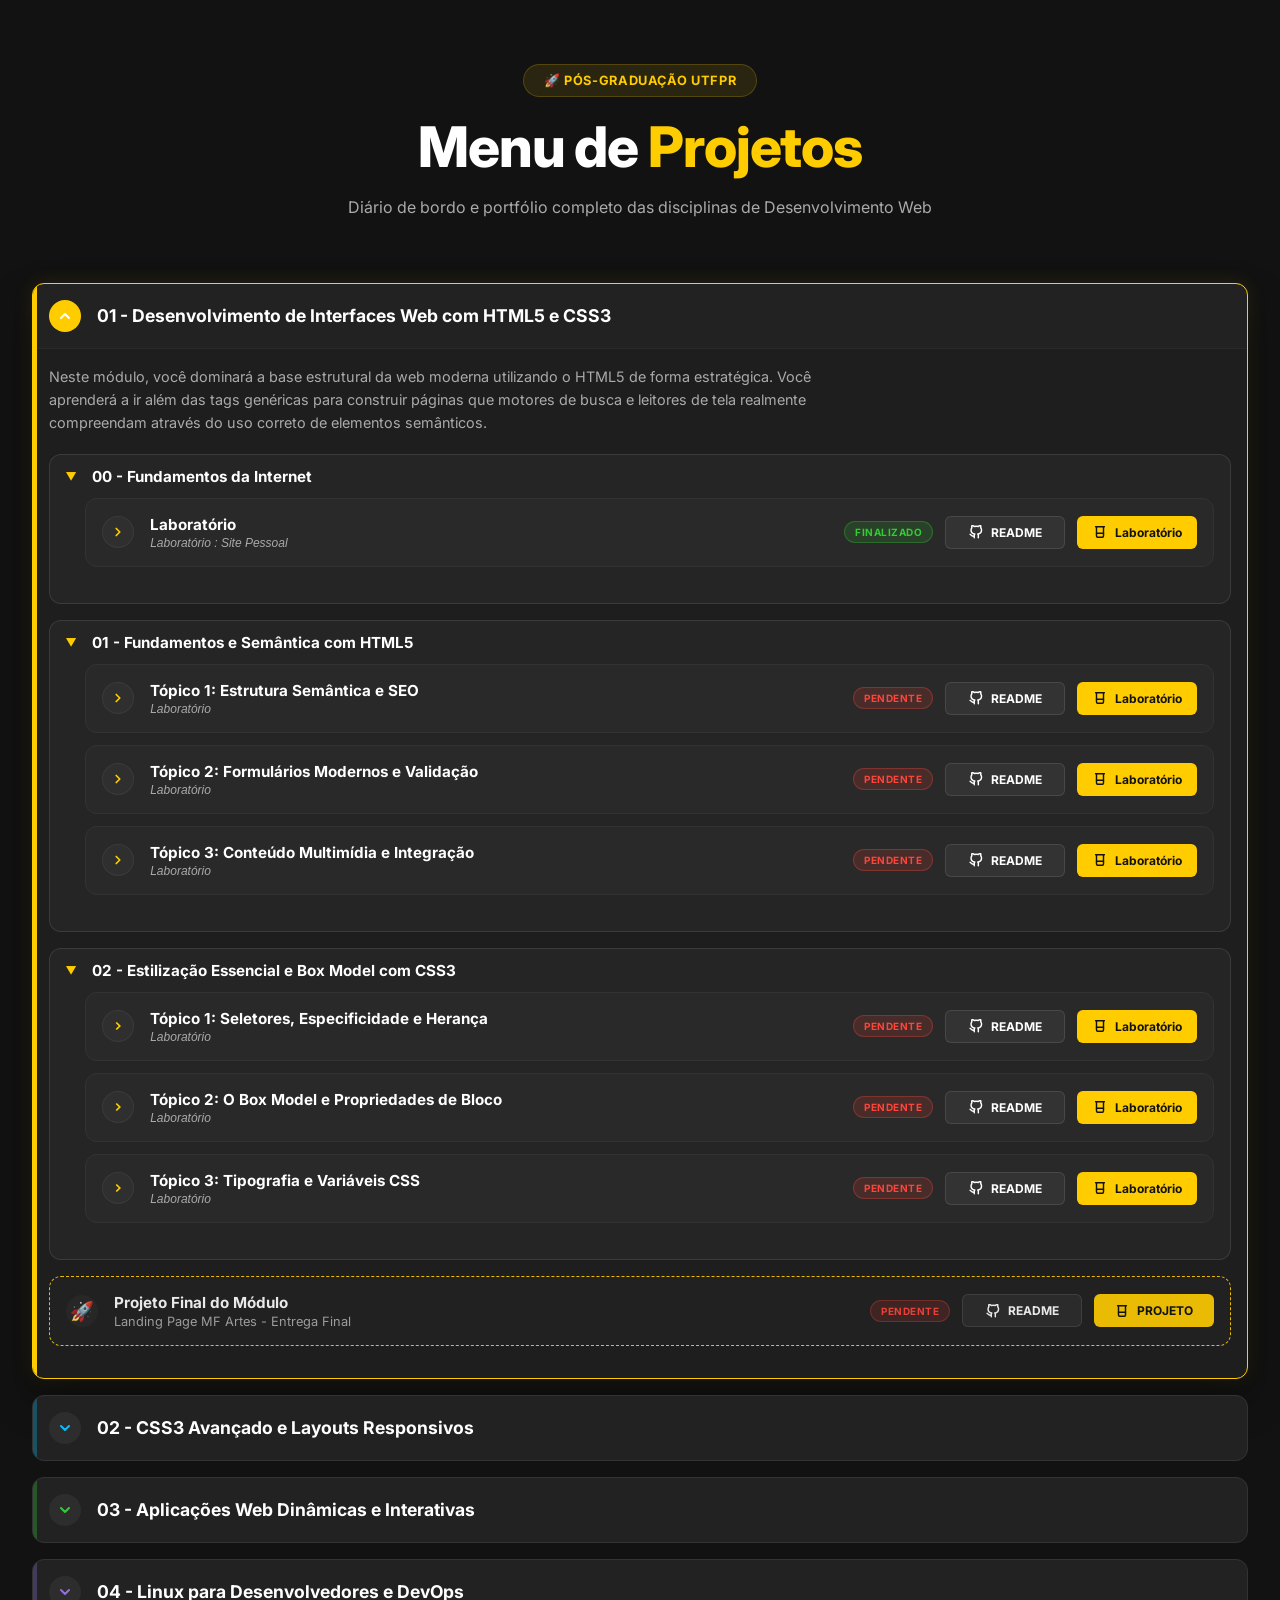
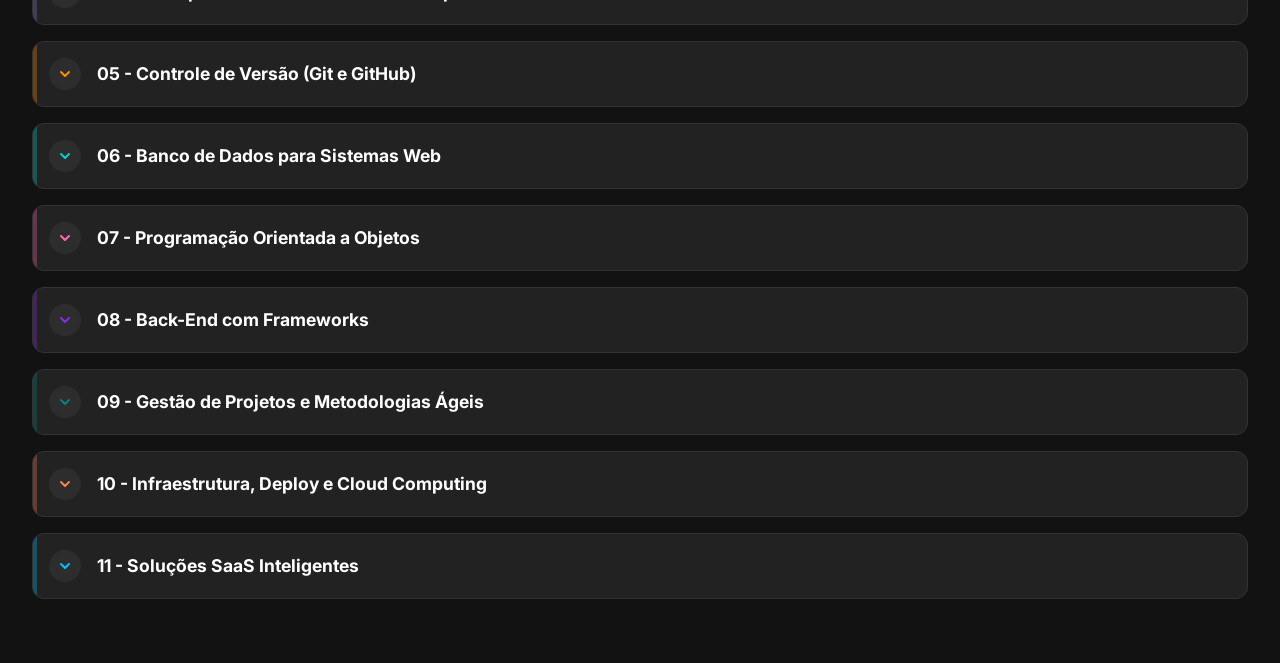
==== commit 62464c59: "feat: add status badges to lab topic items and implement corresponding styles" ====
--- a/index.html
+++ b/index.html
@@ -83,13 +83,12 @@
                       </svg>
                     </div>
                     <div class="topic-text-wrapper">
-                      <span class="topic-name">Laboratório</span
-                      ><span class="topic-subtitle"
-                        >Laboratório : Site Pessoal</span
-                      >
+                      <span class="topic-name">Laboratório</span>
+                      <span class="topic-subtitle">Laboratório : Site Pessoal</span>
                     </div>
                   </div>
                   <div class="topic-actions">
+                    <span class="status-badge finished">Finalizado</span>
                     <a
                       href="https://github.com/brunoemferreira/pos-web-utfpr/blob/main/MT01-desenvolvimento-de-interfaces-web-com-html5-e-css3/00-fundamentos-da-internet/laboratorio/Readme.md"
                       class="btn-action btn-github"
@@ -163,12 +162,12 @@
                       </svg>
                     </div>
                     <div class="topic-text-wrapper">
-                      <span class="topic-name"
-                        >Tópico 1: Estrutura Semântica e SEO</span
-                      ><span class="topic-subtitle">Laboratório</span>
+                      <span class="topic-name">Tópico 1: Estrutura Semântica e SEO</span>
+                      <span class="topic-subtitle">Laboratório</span>
                     </div>
                   </div>
                   <div class="topic-actions">
+                    <span class="status-badge pending">Pendente</span>
                     <a
                       href="#"
                       class="btn-action btn-github"
@@ -231,12 +230,12 @@
                       </svg>
                     </div>
                     <div class="topic-text-wrapper">
-                      <span class="topic-name"
-                        >Tópico 2: Formulários Modernos e Validação</span
-                      ><span class="topic-subtitle">Laboratório</span>
+                      <span class="topic-name">Tópico 2: Formulários Modernos e Validação</span>
+                      <span class="topic-subtitle">Laboratório</span>
                     </div>
                   </div>
                   <div class="topic-actions">
+                    <span class="status-badge pending">Pendente</span>
                     <a
                       href="./MT01-desenvolvimento-de-interfaces-web-com-html5-e-css3/01-fundamentos-e-semantica-com-html5/laboratorio/Readme.md"
                       class="btn-action btn-github"
@@ -299,12 +298,12 @@
                       </svg>
                     </div>
                     <div class="topic-text-wrapper">
-                      <span class="topic-name"
-                        >Tópico 3: Conteúdo Multimídia e Integração</span
-                      ><span class="topic-subtitle">Laboratório</span>
+                      <span class="topic-name">Tópico 3: Conteúdo Multimídia e Integração</span>
+                      <span class="topic-subtitle">Laboratório</span>
                     </div>
                   </div>
                   <div class="topic-actions">
+                    <span class="status-badge pending">Pendente</span>
                     <a
                       href="#"
                       class="btn-action btn-github"
@@ -382,6 +381,7 @@
                     </div>
                   </div>
                   <div class="topic-actions">
+                    <span class="status-badge pending">Pendente</span>
                     <a
                       href="#"
                       class="btn-action btn-github"
@@ -447,6 +447,7 @@
                     </div>
                   </div>
                   <div class="topic-actions">
+                    <span class="status-badge pending">Pendente</span>
                     <a
                       href="#"
                       class="btn-action btn-github"
@@ -512,6 +513,7 @@
                     </div>
                   </div>
                   <div class="topic-actions">
+                    <span class="status-badge pending">Pendente</span>
                     <a
                       href="#"
                       class="btn-action btn-github"
@@ -569,6 +571,7 @@
               </div>
             </div>
             <div class="topic-actions">
+              <span class="status-badge pending">Pendente</span>
               <a href="#" class="btn-action btn-github" title="Ver README">
                 <svg
                   width="14"
@@ -665,12 +668,12 @@
                       </svg>
                     </div>
                     <div class="topic-text-wrapper">
-                      <span class="topic-name"
-                        >Tópico 1: Flexbox e CSS Grid Avançado</span
-                      ><span class="topic-subtitle">Laboratório</span>
+                      <span class="topic-name">Tópico 1: Flexbox e CSS Grid Avançado</span>
+                      <span class="topic-subtitle">Laboratório</span>
                     </div>
                   </div>
                   <div class="topic-actions">
+                    <span class="status-badge pending">Pendente</span>
                     <a
                       href="#"
                       class="btn-action btn-github"
@@ -730,12 +733,12 @@
                       </svg>
                     </div>
                     <div class="topic-text-wrapper">
-                      <span class="topic-name"
-                        >Tópico 2: Design Responsivo e Mobile-First</span
-                      ><span class="topic-subtitle">Laboratório</span>
+                      <span class="topic-name">Tópico 2: Design Responsivo e Mobile-First</span>
+                      <span class="topic-subtitle">Laboratório</span>
                     </div>
                   </div>
                   <div class="topic-actions">
+                    <span class="status-badge pending">Pendente</span>
                     <a
                       href="#"
                       class="btn-action btn-github"
@@ -793,6 +796,7 @@
               </div>
             </div>
             <div class="topic-actions">
+              <span class="status-badge pending">Pendente</span>
               <a href="#" class="btn-action btn-github" title="Ver README">
                 <svg
                   width="14"
@@ -883,12 +887,12 @@
                       </svg>
                     </div>
                     <div class="topic-text-wrapper">
-                      <span class="topic-name"
-                        >Tópico 1: JavaScript Moderno (ES6+)</span
-                      ><span class="topic-subtitle">Laboratório</span>
+                      <span class="topic-name">Tópico 1: JavaScript Moderno (ES6+)</span>
+                      <span class="topic-subtitle">Laboratório</span>
                     </div>
                   </div>
                   <div class="topic-actions">
+                    <span class="status-badge pending">Pendente</span>
                     <a
                       href="#"
                       class="btn-action btn-github"
@@ -946,6 +950,7 @@
               </div>
             </div>
             <div class="topic-actions">
+              <span class="status-badge pending">Pendente</span>
               <a href="#" class="btn-action btn-github" title="Ver README">
                 <svg
                   width="14"
@@ -1036,12 +1041,12 @@
                       </svg>
                     </div>
                     <div class="topic-text-wrapper">
-                      <span class="topic-name"
-                        >Laboratório: Comandos Shell e SSH</span
-                      ><span class="topic-subtitle">Laboratório</span>
+                      <span class="topic-name">Laboratório: Comandos Shell e SSH</span>
+                      <span class="topic-subtitle">Laboratório</span>
                     </div>
                   </div>
                   <div class="topic-actions">
+                    <span class="status-badge pending">Pendente</span>
                     <a
                       href="#"
                       class="btn-action btn-github"
@@ -1099,6 +1104,7 @@
               </div>
             </div>
             <div class="topic-actions">
+              <span class="status-badge pending">Pendente</span>
               <a href="#" class="btn-action btn-github" title="Ver README">
                 <svg
                   width="14"
@@ -1185,12 +1191,12 @@
                       </svg>
                     </div>
                     <div class="topic-text-wrapper">
-                      <span class="topic-name"
-                        >Laboratório: Versionamento e Colaboração</span
-                      ><span class="topic-subtitle">Laboratório</span>
+                      <span class="topic-name">Laboratório: Versionamento e Colaboração</span>
+                      <span class="topic-subtitle">Laboratório</span>
                     </div>
                   </div>
                   <div class="topic-actions">
+                    <span class="status-badge pending">Pendente</span>
                     <a
                       href="#"
                       class="btn-action btn-github"
@@ -1248,6 +1254,7 @@
               </div>
             </div>
             <div class="topic-actions">
+              <span class="status-badge pending">Pendente</span>
               <a href="#" class="btn-action btn-github" title="Ver README">
                 <svg
                   width="14"
@@ -1334,11 +1341,12 @@
                       </svg>
                     </div>
                     <div class="topic-text-wrapper">
-                      <span class="topic-name">Laboratório: SQL Avançado</span
-                      ><span class="topic-subtitle">Laboratório</span>
+                      <span class="topic-name">Laboratório: SQL Avançado</span>
+                      <span class="topic-subtitle">Laboratório</span>
                     </div>
                   </div>
                   <div class="topic-actions">
+                    <span class="status-badge pending">Pendente</span>
                     <a
                       href="#"
                       class="btn-action btn-github"
@@ -1396,6 +1404,7 @@
               </div>
             </div>
             <div class="topic-actions">
+              <span class="status-badge pending">Pendente</span>
               <a href="#" class="btn-action btn-github" title="Ver README">
                 <svg
                   width="14"
@@ -1482,12 +1491,12 @@
                       </svg>
                     </div>
                     <div class="topic-text-wrapper">
-                      <span class="topic-name"
-                        >Laboratório: Classes e Objetos</span
-                      ><span class="topic-subtitle">Laboratório</span>
+                      <span class="topic-name">Laboratório: Classes e Objetos</span>
+                      <span class="topic-subtitle">Laboratório</span>
                     </div>
                   </div>
                   <div class="topic-actions">
+                    <span class="status-badge pending">Pendente</span>
                     <a
                       href="#"
                       class="btn-action btn-github"
@@ -1545,6 +1554,7 @@
               </div>
             </div>
             <div class="topic-actions">
+              <span class="status-badge pending">Pendente</span>
               <a href="#" class="btn-action btn-github" title="Ver README">
                 <svg
                   width="14"
@@ -1631,11 +1641,12 @@
                       </svg>
                     </div>
                     <div class="topic-text-wrapper">
-                      <span class="topic-name">Laboratório: APIs REST</span
-                      ><span class="topic-subtitle">Laboratório</span>
+                      <span class="topic-name">Laboratório: APIs REST</span>
+                      <span class="topic-subtitle">Laboratório</span>
                     </div>
                   </div>
                   <div class="topic-actions">
+                    <span class="status-badge pending">Pendente</span>
                     <a
                       href="#"
                       class="btn-action btn-github"
@@ -1693,6 +1704,7 @@
               </div>
             </div>
             <div class="topic-actions">
+              <span class="status-badge pending">Pendente</span>
               <a href="#" class="btn-action btn-github" title="Ver README">
                 <svg
                   width="14"
@@ -1781,12 +1793,12 @@
                       </svg>
                     </div>
                     <div class="topic-text-wrapper">
-                      <span class="topic-name"
-                        >Laboratório: Metodologias Ágeis</span
-                      ><span class="topic-subtitle">Laboratório</span>
+                      <span class="topic-name">Laboratório: Metodologias Ágeis</span>
+                      <span class="topic-subtitle">Laboratório</span>
                     </div>
                   </div>
                   <div class="topic-actions">
+                    <span class="status-badge pending">Pendente</span>
                     <a
                       href="#"
                       class="btn-action btn-github"
@@ -1844,6 +1856,7 @@
               </div>
             </div>
             <div class="topic-actions">
+              <span class="status-badge pending">Pendente</span>
               <a href="#" class="btn-action btn-github" title="Ver README">
                 <svg
                   width="14"
@@ -1902,7 +1915,7 @@
           </div>
           <div class="module-title-group">
             <h2 class="module-title">
-              10 | Infraestrutura, Deploy e Cloud Computing
+              10 - Infraestrutura, Deploy e Cloud Computing
             </h2>
           </div>
         </summary>
@@ -1912,7 +1925,7 @@
           </p>
           <details class="subject-card" open>
             <summary class="subject-header">
-              <h3 class="subject-title">01 | Nuvem e Automação</h3>
+              <h3 class="subject-title">01 - Nuvem e Automação</h3>
             </summary>
             <div class="subject-body">
               <div class="topic-list">
@@ -1931,11 +1944,12 @@
                       </svg>
                     </div>
                     <div class="topic-text-wrapper">
-                      <span class="topic-name">Laboratório: Deploy</span
-                      ><span class="topic-subtitle">Laboratório</span>
+                      <span class="topic-name">Laboratório: Deploy</span>
+                      <span class="topic-subtitle">Laboratório</span>
                     </div>
                   </div>
                   <div class="topic-actions">
+                    <span class="status-badge pending">Pendente</span>
                     <a
                       href="#"
                       class="btn-action btn-github"
@@ -1993,6 +2007,7 @@
               </div>
             </div>
             <div class="topic-actions">
+              <span class="status-badge pending">Pendente</span>
               <a href="#" class="btn-action btn-github" title="Ver README">
                 <svg
                   width="14"
@@ -2050,7 +2065,7 @@
             </svg>
           </div>
           <div class="module-title-group">
-            <h2 class="module-title">11 | Soluções SaaS Inteligentes</h2>
+            <h2 class="module-title">11 - Soluções SaaS Inteligentes</h2>
           </div>
         </summary>
         <div class="module-body">
@@ -2060,7 +2075,7 @@
           </p>
           <details class="subject-card" open>
             <summary class="subject-header">
-              <h3 class="subject-title">01 | SaaS e Inteligência Artificial</h3>
+              <h3 class="subject-title">01 - SaaS e Inteligência Artificial</h3>
             </summary>
             <div class="subject-body">
               <div class="topic-list">
@@ -2079,12 +2094,12 @@
                       </svg>
                     </div>
                     <div class="topic-text-wrapper">
-                      <span class="topic-name"
-                        >Laboratório: Integração de APIs de IA</span
-                      ><span class="topic-subtitle">Laboratório</span>
+                      <span class="topic-name">Laboratório: Integração de APIs de IA</span>
+                      <span class="topic-subtitle">Laboratório</span>
                     </div>
                   </div>
                   <div class="topic-actions">
+                    <span class="status-badge pending">Pendente</span>
                     <a
                       href="#"
                       class="btn-action btn-github"
@@ -2142,6 +2157,7 @@
               </div>
             </div>
             <div class="topic-actions">
+              <span class="status-badge pending">Pendente</span>
               <a href="#" class="btn-action btn-github" title="Ver README">
                 <svg
                   width="14"
--- a/styles.css
+++ b/styles.css
@@ -458,6 +458,7 @@
   display: flex;
   align-items: center;
   gap: var(--spacing-sm);
+  flex-wrap: wrap;
 }
 
 .btn-action {
@@ -566,4 +567,42 @@
     width: 100%;
     justify-content: flex-end;
   }
-}
+
+  .final-project-section {
+    flex-direction: column;
+    align-items: flex-start;
+  }
+
+  .topic-actions {
+    width: 100%;
+    justify-content: flex-start;
+  }
+}
+
+/* =========================================
+   BADGES DE STATUS
+========================================= */
+.status-badge {
+  display: inline-flex;
+  align-items: center;
+  padding: 4px 10px;
+  border-radius: var(--radius-full);
+  font-size: 10px;
+  font-weight: var(--font-weight-bold);
+  text-transform: uppercase;
+  letter-spacing: 0.05em;
+  
+  width: fit-content;
+}
+
+.status-badge.finished {
+  background-color: rgba(50, 205, 50, 0.15);
+  color: #32CD32;
+  border: 1px solid rgba(50, 205, 50, 0.3);
+}
+
+.status-badge.pending {
+  background-color: rgba(255, 69, 58, 0.15);
+  color: #FF453A;
+  border: 1px solid rgba(255, 69, 58, 0.3);
+}
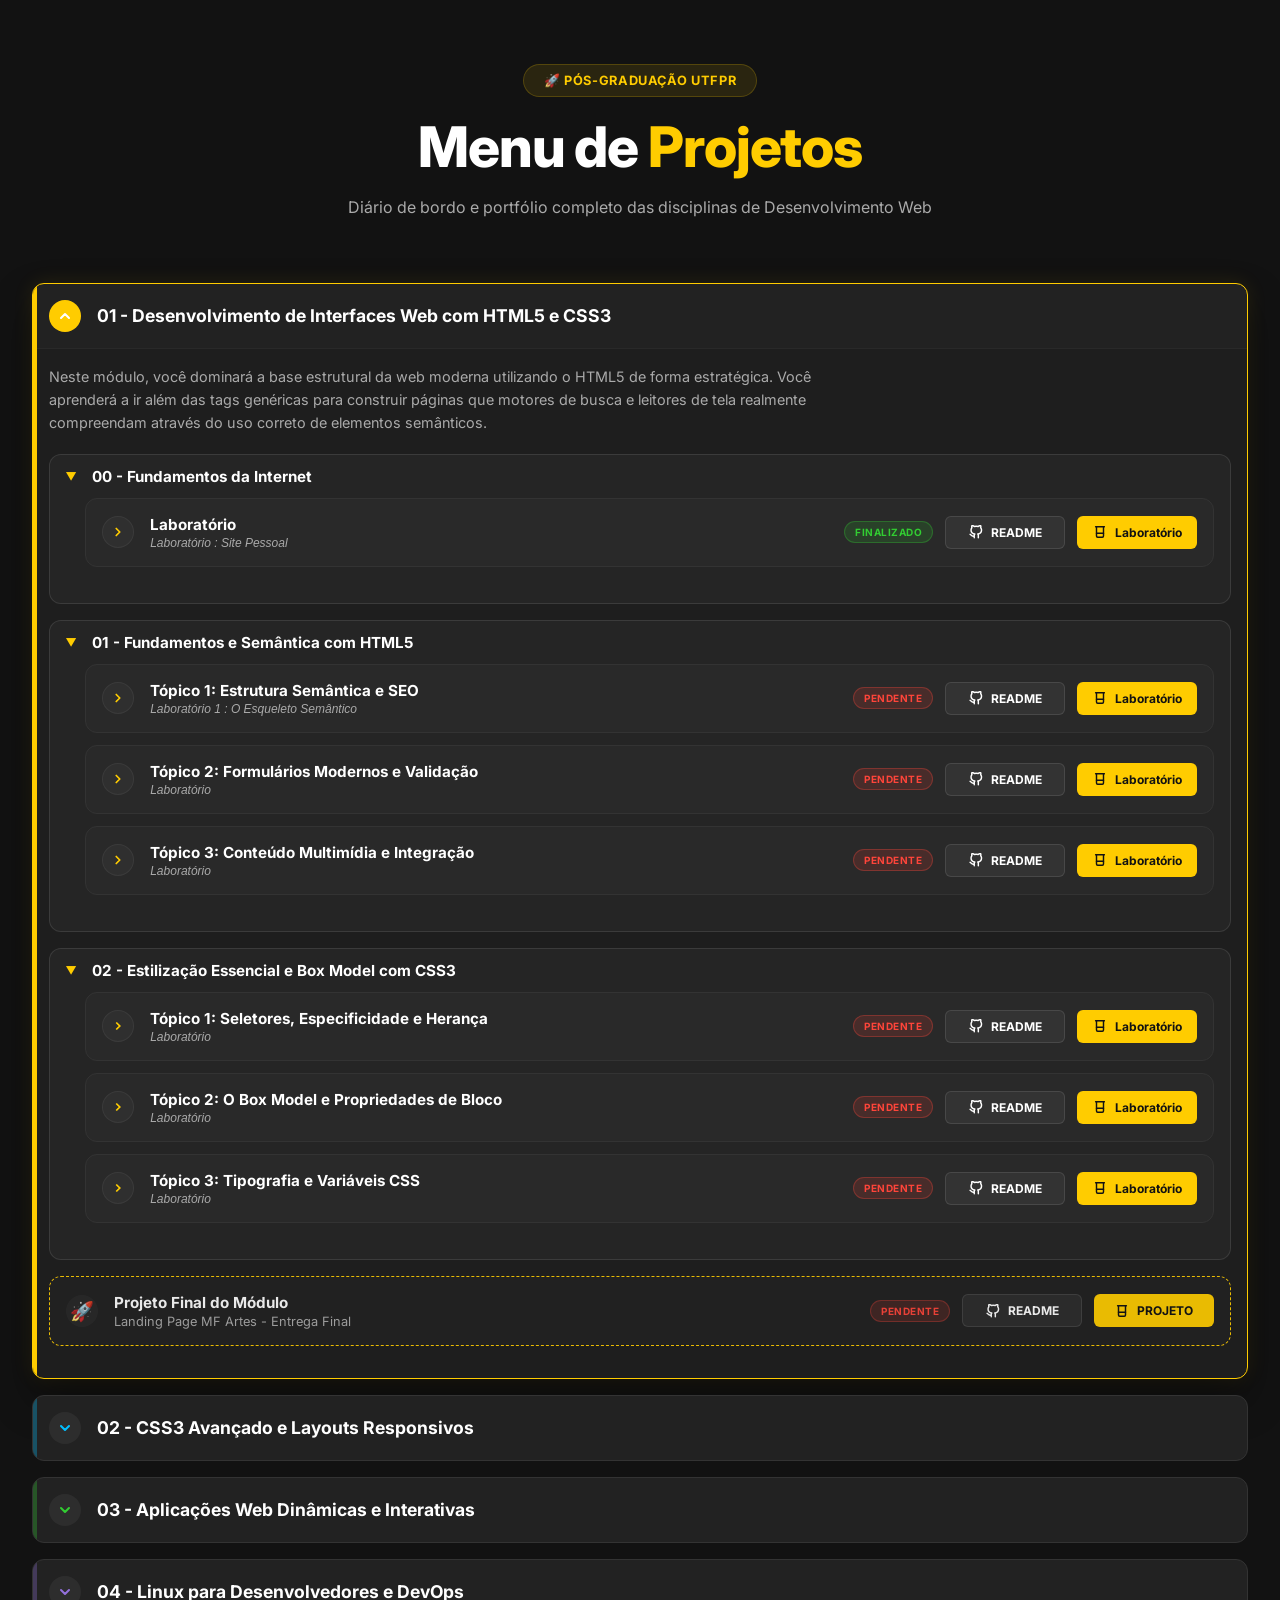
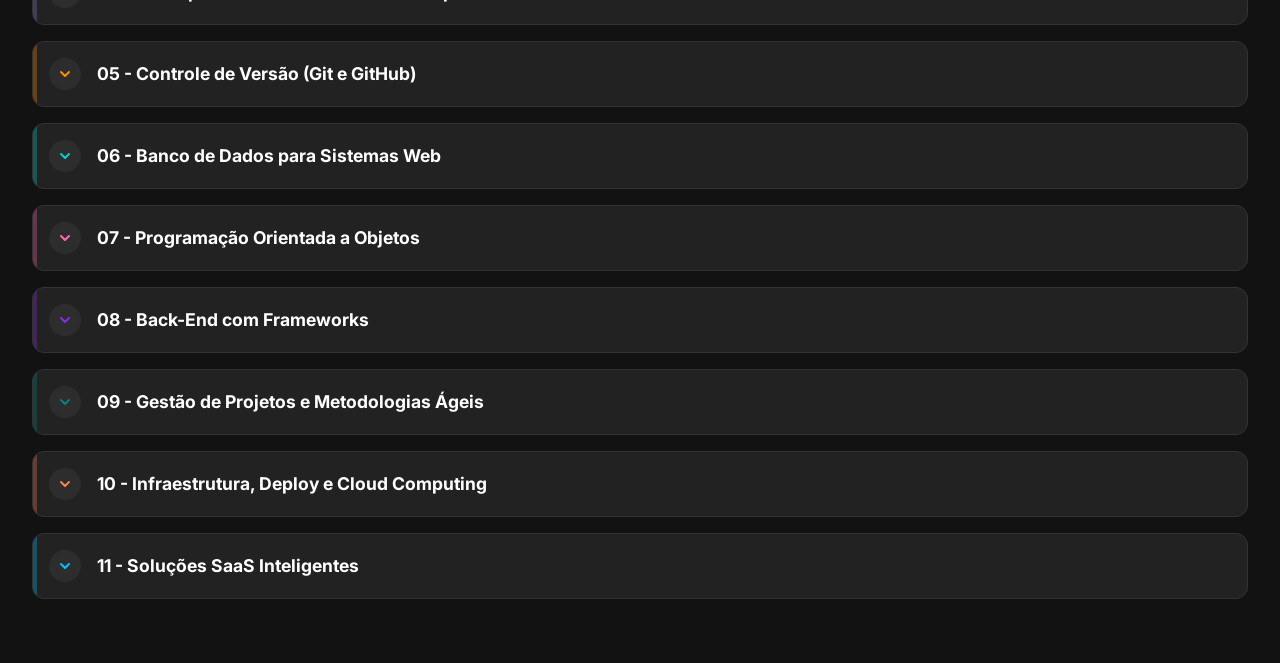
==== commit f3e9c1d2: "feat: reorganize laboratory documentation and update project guidelines" ====
--- a/index.html
+++ b/index.html
@@ -84,7 +84,9 @@
                     </div>
                     <div class="topic-text-wrapper">
                       <span class="topic-name">Laboratório</span>
-                      <span class="topic-subtitle">Laboratório : Site Pessoal</span>
+                      <span class="topic-subtitle"
+                        >Laboratório : Site Pessoal</span
+                      >
                     </div>
                   </div>
                   <div class="topic-actions">
@@ -162,14 +164,18 @@
                       </svg>
                     </div>
                     <div class="topic-text-wrapper">
-                      <span class="topic-name">Tópico 1: Estrutura Semântica e SEO</span>
-                      <span class="topic-subtitle">Laboratório</span>
+                      <span class="topic-name"
+                        >Tópico 1: Estrutura Semântica e SEO</span
+                      >
+                      <span class="topic-subtitle"
+                        >Laboratório 1 : O Esqueleto Semântico</span
+                      >
                     </div>
                   </div>
                   <div class="topic-actions">
                     <span class="status-badge pending">Pendente</span>
                     <a
-                      href="#"
+                      href="https://github.com/brunoemferreira/pos-web-utfpr/blob/main/MT01-desenvolvimento-de-interfaces-web-com-html5-e-css3/01-fundamentos-e-semantica-com-html5/Topico%201/laboratorio/Readme.md"
                       class="btn-action btn-github"
                       title="Ver README"
                     >
@@ -230,14 +236,16 @@
                       </svg>
                     </div>
                     <div class="topic-text-wrapper">
-                      <span class="topic-name">Tópico 2: Formulários Modernos e Validação</span>
+                      <span class="topic-name"
+                        >Tópico 2: Formulários Modernos e Validação</span
+                      >
                       <span class="topic-subtitle">Laboratório</span>
                     </div>
                   </div>
                   <div class="topic-actions">
                     <span class="status-badge pending">Pendente</span>
                     <a
-                      href="./MT01-desenvolvimento-de-interfaces-web-com-html5-e-css3/01-fundamentos-e-semantica-com-html5/laboratorio/Readme.md"
+                      href="https://github.com/brunoemferreira/pos-web-utfpr/blob/main/MT01-desenvolvimento-de-interfaces-web-com-html5-e-css3/01-fundamentos-e-semantica-com-html5/Topico%202/laboratorio/Readme.md"
                       class="btn-action btn-github"
                       title="Ver README"
                     >
@@ -298,14 +306,16 @@
                       </svg>
                     </div>
                     <div class="topic-text-wrapper">
-                      <span class="topic-name">Tópico 3: Conteúdo Multimídia e Integração</span>
+                      <span class="topic-name"
+                        >Tópico 3: Conteúdo Multimídia e Integração</span
+                      >
                       <span class="topic-subtitle">Laboratório</span>
                     </div>
                   </div>
                   <div class="topic-actions">
                     <span class="status-badge pending">Pendente</span>
                     <a
-                      href="#"
+                      href="https://github.com/brunoemferreira/pos-web-utfpr/blob/main/MT01-desenvolvimento-de-interfaces-web-com-html5-e-css3/01-fundamentos-e-semantica-com-html5/Topico%203/laboratorio/Readme.md"
                       class="btn-action btn-github"
                       title="Ver README"
                     >
@@ -572,7 +582,7 @@
             </div>
             <div class="topic-actions">
               <span class="status-badge pending">Pendente</span>
-              <a href="#" class="btn-action btn-github" title="Ver README">
+              <a href="https://github.com/brunoemferreira/pos-web-utfpr/blob/main/MT01-desenvolvimento-de-interfaces-web-com-html5-e-css3/Projeto/Readme.md" class="btn-action btn-github" title="Ver README">
                 <svg
                   width="14"
                   height="14"
@@ -668,7 +678,9 @@
                       </svg>
                     </div>
                     <div class="topic-text-wrapper">
-                      <span class="topic-name">Tópico 1: Flexbox e CSS Grid Avançado</span>
+                      <span class="topic-name"
+                        >Tópico 1: Flexbox e CSS Grid Avançado</span
+                      >
                       <span class="topic-subtitle">Laboratório</span>
                     </div>
                   </div>
@@ -733,7 +745,9 @@
                       </svg>
                     </div>
                     <div class="topic-text-wrapper">
-                      <span class="topic-name">Tópico 2: Design Responsivo e Mobile-First</span>
+                      <span class="topic-name"
+                        >Tópico 2: Design Responsivo e Mobile-First</span
+                      >
                       <span class="topic-subtitle">Laboratório</span>
                     </div>
                   </div>
@@ -887,7 +901,9 @@
                       </svg>
                     </div>
                     <div class="topic-text-wrapper">
-                      <span class="topic-name">Tópico 1: JavaScript Moderno (ES6+)</span>
+                      <span class="topic-name"
+                        >Tópico 1: JavaScript Moderno (ES6+)</span
+                      >
                       <span class="topic-subtitle">Laboratório</span>
                     </div>
                   </div>
@@ -1041,7 +1057,9 @@
                       </svg>
                     </div>
                     <div class="topic-text-wrapper">
-                      <span class="topic-name">Laboratório: Comandos Shell e SSH</span>
+                      <span class="topic-name"
+                        >Laboratório: Comandos Shell e SSH</span
+                      >
                       <span class="topic-subtitle">Laboratório</span>
                     </div>
                   </div>
@@ -1191,7 +1209,9 @@
                       </svg>
                     </div>
                     <div class="topic-text-wrapper">
-                      <span class="topic-name">Laboratório: Versionamento e Colaboração</span>
+                      <span class="topic-name"
+                        >Laboratório: Versionamento e Colaboração</span
+                      >
                       <span class="topic-subtitle">Laboratório</span>
                     </div>
                   </div>
@@ -1491,7 +1511,9 @@
                       </svg>
                     </div>
                     <div class="topic-text-wrapper">
-                      <span class="topic-name">Laboratório: Classes e Objetos</span>
+                      <span class="topic-name"
+                        >Laboratório: Classes e Objetos</span
+                      >
                       <span class="topic-subtitle">Laboratório</span>
                     </div>
                   </div>
@@ -1793,7 +1815,9 @@
                       </svg>
                     </div>
                     <div class="topic-text-wrapper">
-                      <span class="topic-name">Laboratório: Metodologias Ágeis</span>
+                      <span class="topic-name"
+                        >Laboratório: Metodologias Ágeis</span
+                      >
                       <span class="topic-subtitle">Laboratório</span>
                     </div>
                   </div>
@@ -2094,7 +2118,9 @@
                       </svg>
                     </div>
                     <div class="topic-text-wrapper">
-                      <span class="topic-name">Laboratório: Integração de APIs de IA</span>
+                      <span class="topic-name"
+                        >Laboratório: Integração de APIs de IA</span
+                      >
                       <span class="topic-subtitle">Laboratório</span>
                     </div>
                   </div>
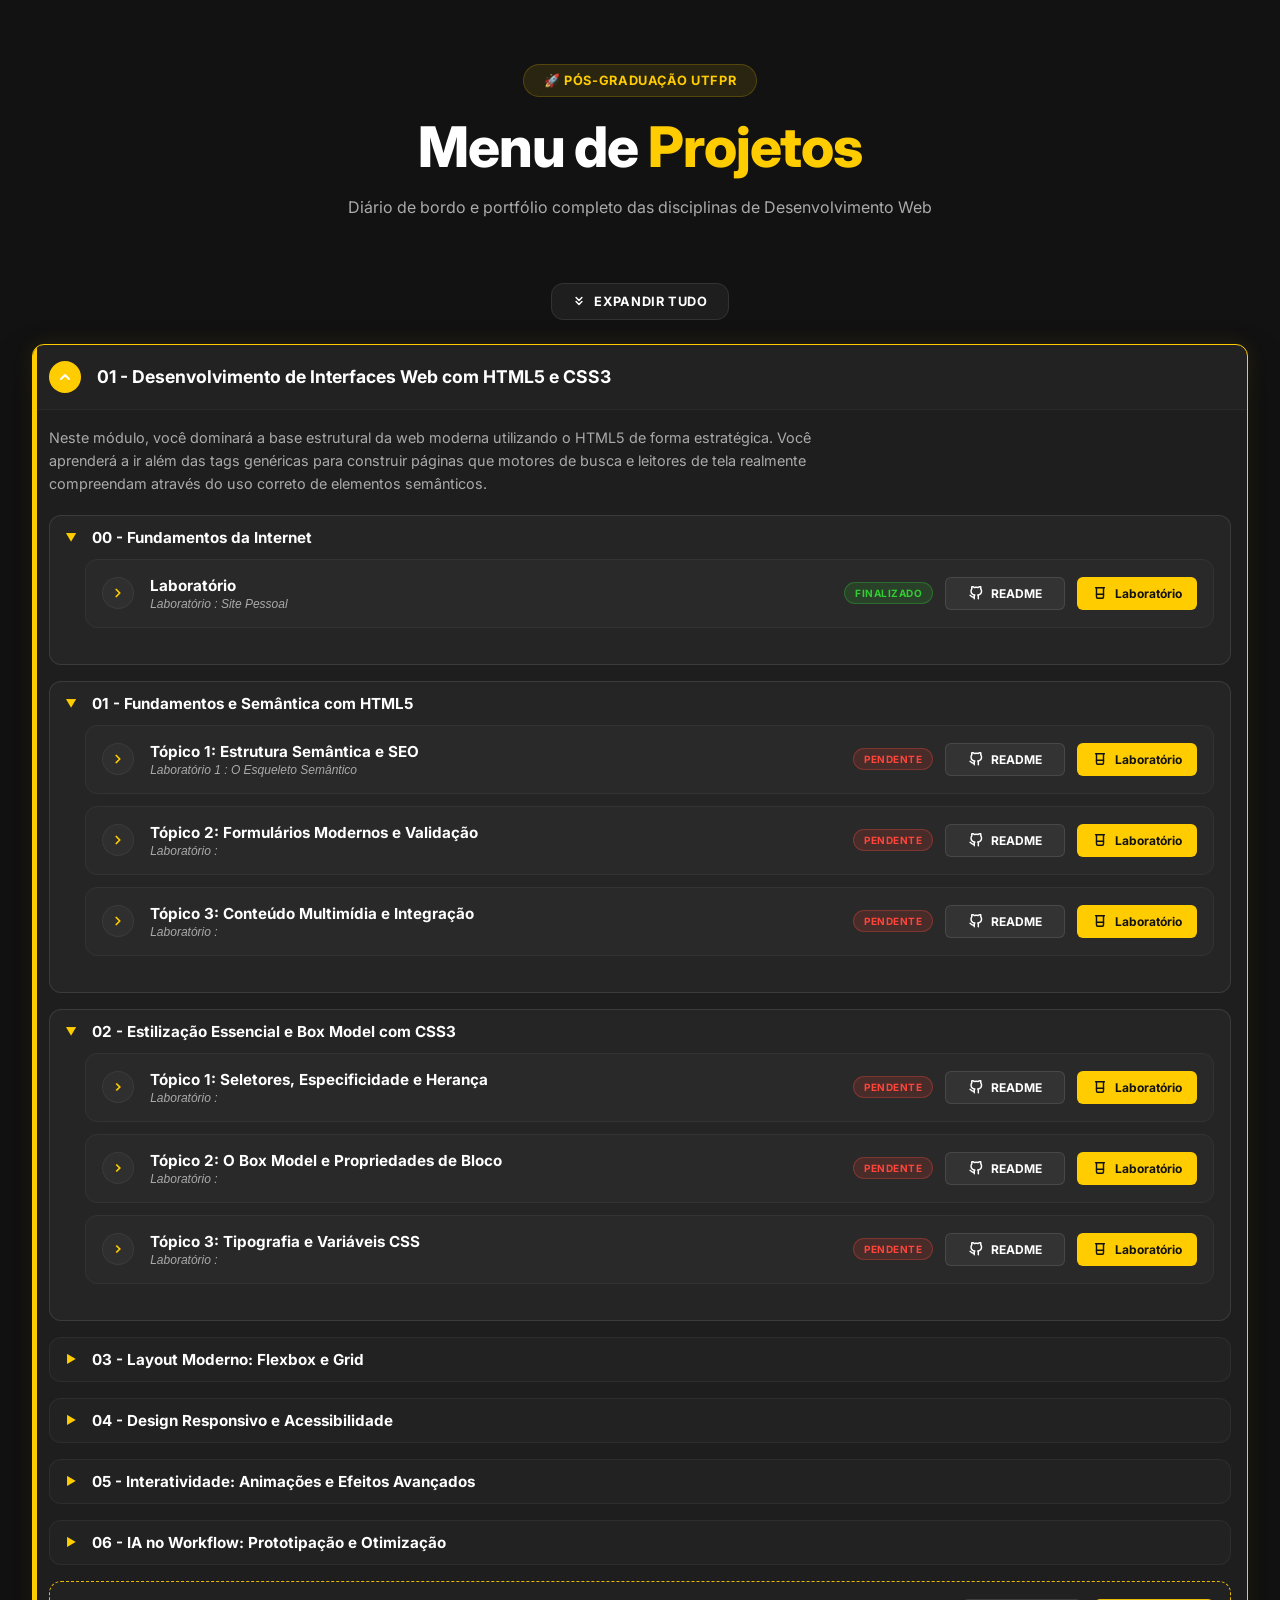
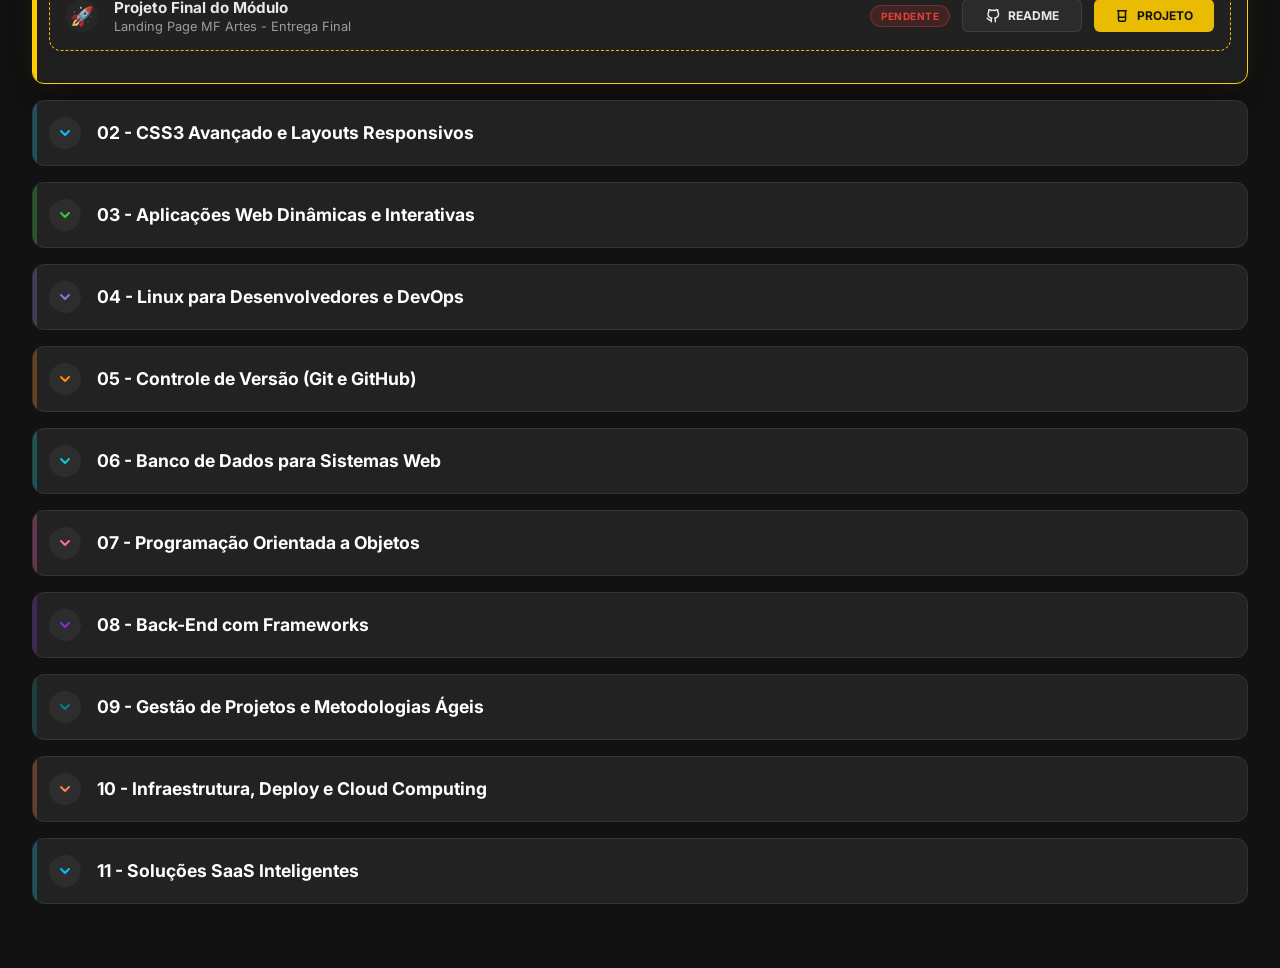
==== commit 43acb63e: "feat: add dashboard expand controls and create multiple laboratory readme files" ====
--- a/index.html
+++ b/index.html
@@ -25,6 +25,15 @@
         Web
       </p>
     </header>
+    
+    <div class="dashboard-controls">
+      <button id="toggleAllBtn" class="btn-toggle-all">
+        <svg width="14" height="14" viewBox="0 0 24 24" fill="none" stroke="currentColor" stroke-width="2.5" stroke-linecap="round" stroke-linejoin="round">
+          <path d="M7 13l5 5 5-5M7 6l5 5 5-5"/>
+        </svg>
+        Expandir Tudo
+      </button>
+    </div>
 
     <main class="dashboard-main">
       <!-- SEÇÃO: MÓDULO 01 -->
@@ -239,7 +248,7 @@
                       <span class="topic-name"
                         >Tópico 2: Formulários Modernos e Validação</span
                       >
-                      <span class="topic-subtitle">Laboratório</span>
+                      <span class="topic-subtitle">Laboratório :</span>
                     </div>
                   </div>
                   <div class="topic-actions">
@@ -309,7 +318,7 @@
                       <span class="topic-name"
                         >Tópico 3: Conteúdo Multimídia e Integração</span
                       >
-                      <span class="topic-subtitle">Laboratório</span>
+                      <span class="topic-subtitle">Laboratório :</span>
                     </div>
                   </div>
                   <div class="topic-actions">
@@ -387,7 +396,7 @@
                     <div class="topic-text-wrapper">
                       <span class="topic-name"
                         >Tópico 1: Seletores, Especificidade e Herança</span
-                      ><span class="topic-subtitle">Laboratório</span>
+                      ><span class="topic-subtitle">Laboratório :</span>
                     </div>
                   </div>
                   <div class="topic-actions">
@@ -453,7 +462,7 @@
                     <div class="topic-text-wrapper">
                       <span class="topic-name"
                         >Tópico 2: O Box Model e Propriedades de Bloco</span
-                      ><span class="topic-subtitle">Laboratório</span>
+                      ><span class="topic-subtitle">Laboratório :</span>
                     </div>
                   </div>
                   <div class="topic-actions">
@@ -519,7 +528,7 @@
                     <div class="topic-text-wrapper">
                       <span class="topic-name"
                         >Tópico 3: Tipografia e Variáveis CSS</span
-                      ><span class="topic-subtitle">Laboratório</span>
+                      ><span class="topic-subtitle">Laboratório :</span>
                     </div>
                   </div>
                   <div class="topic-actions">
@@ -563,6 +572,382 @@
                         <path d="M4.5 3h15" />
                         <path d="M6 3v16a2 2 0 0 0 2 2h8a2 2 0 0 0 2-2V3" />
                         <path d="M6 14h12" />
+                      </svg>
+                      Laboratório
+                    </a>
+                  </div>
+                </div>
+              </div>
+            </div>
+          </details>
+
+          <details class="subject-card">
+            <summary class="subject-header">
+              <h3 class="subject-title">03 - Layout Moderno: Flexbox e Grid</h3>
+            </summary>
+            <div class="subject-body">
+              <div class="topic-list">
+                <div class="topic-item">
+                  <div class="topic-info">
+                    <div class="topic-status-icon">
+                      <svg width="14" height="14" viewBox="0 0 24 24" fill="none" stroke="currentColor" stroke-width="3" stroke-linecap="round" stroke-linejoin="round">
+                        <polyline points="9 18 15 12 9 6"></polyline>
+                      </svg>
+                    </div>
+                    <div class="topic-text-wrapper">
+                      <span class="topic-name">Tópico 1: Flexbox (Eixos e Alinhamento)</span>
+                      <span class="topic-subtitle">Laboratório :</span>
+                    </div>
+                  </div>
+                  <div class="topic-actions">
+                    <span class="status-badge pending">Pendente</span>
+                    <a href="https://github.com/brunoemferreira/pos-web-utfpr/blob/main/MT01-desenvolvimento-de-interfaces-web-com-html5-e-css3/03-layout-moderno-flexbox-e-grid/Topico%201/laboratorio/Readme.md" class="btn-action btn-github" title="Ver README">
+                      <svg width="14" height="14" viewBox="0 0 24 24" fill="none" stroke="currentColor" stroke-width="2.5" stroke-linecap="round" stroke-linejoin="round">
+                        <path d="M9 19c-5 1.5-5-2.5-7-3m14 6v-3.87a3.37 3.37 0 0 0-.94-2.61c3.14-.35 6.44-1.54 6.44-7A5.44 5.44 0 0 0 20 4.77 5.07 5.07 0 0 0 19.91 1S18.73.65 16 2.48a13.38 13.38 0 0 0-7 0C6.27.65 5.09 1 5.09 1A5.07 5.07 0 0 0 5 4.77a5.44 5.44 0 0 0-1.5 3.78c0 5.42 3.3 6.61 6.44 7A3.37 3.37 0 0 0 9 18.13V22"></path>
+                      </svg>
+                      README
+                    </a>
+                    <a href="#" class="btn-action btn-lab" title="Acessar Laboratório">
+                      <svg width="14" height="14" viewBox="0 0 24 24" fill="none" stroke="currentColor" stroke-width="2.5" stroke-linecap="round" stroke-linejoin="round">
+                        <path d="M4.5 3h15" /><path d="M6 3v16a2 2 0 0 0 2 2h8a2 2 0 0 0 2-2V3" /><path d="M6 14h12" />
+                      </svg>
+                      Laboratório
+                    </a>
+                  </div>
+                </div>
+                <div class="topic-item">
+                  <div class="topic-info">
+                    <div class="topic-status-icon">
+                      <svg width="14" height="14" viewBox="0 0 24 24" fill="none" stroke="currentColor" stroke-width="3" stroke-linecap="round" stroke-linejoin="round">
+                        <polyline points="9 18 15 12 9 6"></polyline>
+                      </svg>
+                    </div>
+                    <div class="topic-text-wrapper">
+                      <span class="topic-name">Tópico 2: CSS Grid Layout (Grades e Áreas)</span>
+                      <span class="topic-subtitle">Laboratório :</span>
+                    </div>
+                  </div>
+                  <div class="topic-actions">
+                    <span class="status-badge pending">Pendente</span>
+                    <a href="https://github.com/brunoemferreira/pos-web-utfpr/blob/main/MT01-desenvolvimento-de-interfaces-web-com-html5-e-css3/03-layout-moderno-flexbox-e-grid/Topico%202/laboratorio/Readme.md" class="btn-action btn-github" title="Ver README">
+                      <svg width="14" height="14" viewBox="0 0 24 24" fill="none" stroke="currentColor" stroke-width="2.5" stroke-linecap="round" stroke-linejoin="round">
+                        <path d="M9 19c-5 1.5-5-2.5-7-3m14 6v-3.87a3.37 3.37 0 0 0-.94-2.61c3.14-.35 6.44-1.54 6.44-7A5.44 5.44 0 0 0 20 4.77 5.07 5.07 0 0 0 19.91 1S18.73.65 16 2.48a13.38 13.38 0 0 0-7 0C6.27.65 5.09 1 5.09 1A5.07 5.07 0 0 0 5 4.77a5.44 5.44 0 0 0-1.5 3.78c0 5.42 3.3 6.61 6.44 7A3.37 3.37 0 0 0 9 18.13V22"></path>
+                      </svg>
+                      README
+                    </a>
+                    <a href="#" class="btn-action btn-lab" title="Acessar Laboratório">
+                      <svg width="14" height="14" viewBox="0 0 24 24" fill="none" stroke="currentColor" stroke-width="2.5" stroke-linecap="round" stroke-linejoin="round">
+                        <path d="M4.5 3h15" /><path d="M6 3v16a2 2 0 0 0 2 2h8a2 2 0 0 0 2-2V3" /><path d="M6 14h12" />
+                      </svg>
+                      Laboratório
+                    </a>
+                  </div>
+                </div>
+                <div class="topic-item">
+                  <div class="topic-info">
+                    <div class="topic-status-icon">
+                      <svg width="14" height="14" viewBox="0 0 24 24" fill="none" stroke="currentColor" stroke-width="3" stroke-linecap="round" stroke-linejoin="round">
+                        <polyline points="9 18 15 12 9 6"></polyline>
+                      </svg>
+                    </div>
+                    <div class="topic-text-wrapper">
+                      <span class="topic-name">Tópico 3: Unidades de Medida Flexíveis</span>
+                      <span class="topic-subtitle">Laboratório :</span>
+                    </div>
+                  </div>
+                  <div class="topic-actions">
+                    <span class="status-badge pending">Pendente</span>
+                    <a href="https://github.com/brunoemferreira/pos-web-utfpr/blob/main/MT01-desenvolvimento-de-interfaces-web-com-html5-e-css3/03-layout-moderno-flexbox-e-grid/Topico%203/laboratorio/Readme.md" class="btn-action btn-github" title="Ver README">
+                      <svg width="14" height="14" viewBox="0 0 24 24" fill="none" stroke="currentColor" stroke-width="2.5" stroke-linecap="round" stroke-linejoin="round">
+                        <path d="M9 19c-5 1.5-5-2.5-7-3m14 6v-3.87a3.37 3.37 0 0 0-.94-2.61c3.14-.35 6.44-1.54 6.44-7A5.44 5.44 0 0 0 20 4.77 5.07 5.07 0 0 0 19.91 1S18.73.65 16 2.48a13.38 13.38 0 0 0-7 0C6.27.65 5.09 1 5.09 1A5.07 5.07 0 0 0 5 4.77a5.44 5.44 0 0 0-1.5 3.78c0 5.42 3.3 6.61 6.44 7A3.37 3.37 0 0 0 9 18.13V22"></path>
+                      </svg>
+                      README
+                    </a>
+                    <a href="#" class="btn-action btn-lab" title="Acessar Laboratório">
+                      <svg width="14" height="14" viewBox="0 0 24 24" fill="none" stroke="currentColor" stroke-width="2.5" stroke-linecap="round" stroke-linejoin="round">
+                        <path d="M4.5 3h15" /><path d="M6 3v16a2 2 0 0 0 2 2h8a2 2 0 0 0 2-2V3" /><path d="M6 14h12" />
+                      </svg>
+                      Laboratório
+                    </a>
+                  </div>
+                </div>
+              </div>
+            </div>
+          </details>
+
+          <details class="subject-card">
+            <summary class="subject-header">
+              <h3 class="subject-title">04 - Design Responsivo e Acessibilidade</h3>
+            </summary>
+            <div class="subject-body">
+              <div class="topic-list">
+                <div class="topic-item">
+                  <div class="topic-info">
+                    <div class="topic-status-icon">
+                      <svg width="14" height="14" viewBox="0 0 24 24" fill="none" stroke="currentColor" stroke-width="3" stroke-linecap="round" stroke-linejoin="round">
+                        <polyline points="9 18 15 12 9 6"></polyline>
+                      </svg>
+                    </div>
+                    <div class="topic-text-wrapper">
+                      <span class="topic-name">Tópico 1: Responsividade</span>
+                      <span class="topic-subtitle">Laboratório :</span>
+                    </div>
+                  </div>
+                  <div class="topic-actions">
+                    <span class="status-badge pending">Pendente</span>
+                    <a href="https://github.com/brunoemferreira/pos-web-utfpr/blob/main/MT01-desenvolvimento-de-interfaces-web-com-html5-e-css3/04-design-responsivo-e-acessibilidade/Topico%201/laboratorio/Readme.md" class="btn-action btn-github" title="Ver README">
+                      <svg width="14" height="14" viewBox="0 0 24 24" fill="none" stroke="currentColor" stroke-width="2.5" stroke-linecap="round" stroke-linejoin="round">
+                        <path d="M9 19c-5 1.5-5-2.5-7-3m14 6v-3.87a3.37 3.37 0 0 0-.94-2.61c3.14-.35 6.44-1.54 6.44-7A5.44 5.44 0 0 0 20 4.77 5.07 5.07 0 0 0 19.91 1S18.73.65 16 2.48a13.38 13.38 0 0 0-7 0C6.27.65 5.09 1 5.09 1A5.07 5.07 0 0 0 5 4.77a5.44 5.44 0 0 0-1.5 3.78c0 5.42 3.3 6.61 6.44 7A3.37 3.37 0 0 0 9 18.13V22"></path>
+                      </svg>
+                      README
+                    </a>
+                    <a href="#" class="btn-action btn-lab" title="Acessar Laboratório">
+                      <svg width="14" height="14" viewBox="0 0 24 24" fill="none" stroke="currentColor" stroke-width="2.5" stroke-linecap="round" stroke-linejoin="round">
+                        <path d="M4.5 3h15" /><path d="M6 3v16a2 2 0 0 0 2 2h8a2 2 0 0 0 2-2V3" /><path d="M6 14h12" />
+                      </svg>
+                      Laboratório
+                    </a>
+                  </div>
+                </div>
+                <div class="topic-item">
+                  <div class="topic-info">
+                    <div class="topic-status-icon">
+                      <svg width="14" height="14" viewBox="0 0 24 24" fill="none" stroke="currentColor" stroke-width="3" stroke-linecap="round" stroke-linejoin="round">
+                        <polyline points="9 18 15 12 9 6"></polyline>
+                      </svg>
+                    </div>
+                    <div class="topic-text-wrapper">
+                      <span class="topic-name">Tópico 2: Estratégia Mobile-First</span>
+                      <span class="topic-subtitle">Laboratório :</span>
+                    </div>
+                  </div>
+                  <div class="topic-actions">
+                    <span class="status-badge pending">Pendente</span>
+                    <a href="https://github.com/brunoemferreira/pos-web-utfpr/blob/main/MT01-desenvolvimento-de-interfaces-web-com-html5-e-css3/04-design-responsivo-e-acessibilidade/Topico%202/laboratorio/Readme.md" class="btn-action btn-github" title="Ver README">
+                      <svg width="14" height="14" viewBox="0 0 24 24" fill="none" stroke="currentColor" stroke-width="2.5" stroke-linecap="round" stroke-linejoin="round">
+                        <path d="M9 19c-5 1.5-5-2.5-7-3m14 6v-3.87a3.37 3.37 0 0 0-.94-2.61c3.14-.35 6.44-1.54 6.44-7A5.44 5.44 0 0 0 20 4.77 5.07 5.07 0 0 0 19.91 1S18.73.65 16 2.48a13.38 13.38 0 0 0-7 0C6.27.65 5.09 1 5.09 1A5.07 5.07 0 0 0 5 4.77a5.44 5.44 0 0 0-1.5 3.78c0 5.42 3.3 6.61 6.44 7A3.37 3.37 0 0 0 9 18.13V22"></path>
+                      </svg>
+                      README
+                    </a>
+                    <a href="#" class="btn-action btn-lab" title="Acessar Laboratório">
+                      <svg width="14" height="14" viewBox="0 0 24 24" fill="none" stroke="currentColor" stroke-width="2.5" stroke-linecap="round" stroke-linejoin="round">
+                        <path d="M4.5 3h15" /><path d="M6 3v16a2 2 0 0 0 2 2h8a2 2 0 0 0 2-2V3" /><path d="M6 14h12" />
+                      </svg>
+                      Laboratório
+                    </a>
+                  </div>
+                </div>
+                <div class="topic-item">
+                  <div class="topic-info">
+                    <div class="topic-status-icon">
+                      <svg width="14" height="14" viewBox="0 0 24 24" fill="none" stroke="currentColor" stroke-width="3" stroke-linecap="round" stroke-linejoin="round">
+                        <polyline points="9 18 15 12 9 6"></polyline>
+                      </svg>
+                    </div>
+                    <div class="topic-text-wrapper">
+                      <span class="topic-name">Tópico 3: Acessibilidade</span>
+                      <span class="topic-subtitle">Laboratório :</span>
+                    </div>
+                  </div>
+                  <div class="topic-actions">
+                    <span class="status-badge pending">Pendente</span>
+                    <a href="https://github.com/brunoemferreira/pos-web-utfpr/blob/main/MT01-desenvolvimento-de-interfaces-web-com-html5-e-css3/04-design-responsivo-e-acessibilidade/Topico%203/laboratorio/Readme.md" class="btn-action btn-github" title="Ver README">
+                      <svg width="14" height="14" viewBox="0 0 24 24" fill="none" stroke="currentColor" stroke-width="2.5" stroke-linecap="round" stroke-linejoin="round">
+                        <path d="M9 19c-5 1.5-5-2.5-7-3m14 6v-3.87a3.37 3.37 0 0 0-.94-2.61c3.14-.35 6.44-1.54 6.44-7A5.44 5.44 0 0 0 20 4.77 5.07 5.07 0 0 0 19.91 1S18.73.65 16 2.48a13.38 13.38 0 0 0-7 0C6.27.65 5.09 1 5.09 1A5.07 5.07 0 0 0 5 4.77a5.44 5.44 0 0 0-1.5 3.78c0 5.42 3.3 6.61 6.44 7A3.37 3.37 0 0 0 9 18.13V22"></path>
+                      </svg>
+                      README
+                    </a>
+                    <a href="#" class="btn-action btn-lab" title="Acessar Laboratório">
+                      <svg width="14" height="14" viewBox="0 0 24 24" fill="none" stroke="currentColor" stroke-width="2.5" stroke-linecap="round" stroke-linejoin="round">
+                        <path d="M4.5 3h15" /><path d="M6 3v16a2 2 0 0 0 2 2h8a2 2 0 0 0 2-2V3" /><path d="M6 14h12" />
+                      </svg>
+                      Laboratório
+                    </a>
+                  </div>
+                </div>
+              </div>
+            </div>
+          </details>
+
+          <details class="subject-card">
+            <summary class="subject-header">
+              <h3 class="subject-title">05 - Interatividade: Animações e Efeitos Avançados</h3>
+            </summary>
+            <div class="subject-body">
+              <div class="topic-list">
+                <div class="topic-item">
+                  <div class="topic-info">
+                    <div class="topic-status-icon">
+                      <svg width="14" height="14" viewBox="0 0 24 24" fill="none" stroke="currentColor" stroke-width="3" stroke-linecap="round" stroke-linejoin="round">
+                        <polyline points="9 18 15 12 9 6"></polyline>
+                      </svg>
+                    </div>
+                    <div class="topic-text-wrapper">
+                      <span class="topic-name">Tópico 1: Transitions e Transforms</span>
+                      <span class="topic-subtitle">Laboratório :</span>
+                    </div>
+                  </div>
+                  <div class="topic-actions">
+                    <span class="status-badge pending">Pendente</span>
+                    <a href="https://github.com/brunoemferreira/pos-web-utfpr/blob/main/MT01-desenvolvimento-de-interfaces-web-com-html5-e-css3/05-interatividade-animacoes-e-efeitos-avancados/Topico%201/laboratorio/Readme.md" class="btn-action btn-github" title="Ver README">
+                      <svg width="14" height="14" viewBox="0 0 24 24" fill="none" stroke="currentColor" stroke-width="2.5" stroke-linecap="round" stroke-linejoin="round">
+                        <path d="M9 19c-5 1.5-5-2.5-7-3m14 6v-3.87a3.37 3.37 0 0 0-.94-2.61c3.14-.35 6.44-1.54 6.44-7A5.44 5.44 0 0 0 20 4.77 5.07 5.07 0 0 0 19.91 1S18.73.65 16 2.48a13.38 13.38 0 0 0-7 0C6.27.65 5.09 1 5.09 1A5.07 5.07 0 0 0 5 4.77a5.44 5.44 0 0 0-1.5 3.78c0 5.42 3.3 6.61 6.44 7A3.37 3.37 0 0 0 9 18.13V22"></path>
+                      </svg>
+                      README
+                    </a>
+                    <a href="#" class="btn-action btn-lab" title="Acessar Laboratório">
+                      <svg width="14" height="14" viewBox="0 0 24 24" fill="none" stroke="currentColor" stroke-width="2.5" stroke-linecap="round" stroke-linejoin="round">
+                        <path d="M4.5 3h15" /><path d="M6 3v16a2 2 0 0 0 2 2h8a2 2 0 0 0 2-2V3" /><path d="M6 14h12" />
+                      </svg>
+                      Laboratório
+                    </a>
+                  </div>
+                </div>
+                <div class="topic-item">
+                  <div class="topic-info">
+                    <div class="topic-status-icon">
+                      <svg width="14" height="14" viewBox="0 0 24 24" fill="none" stroke="currentColor" stroke-width="3" stroke-linecap="round" stroke-linejoin="round">
+                        <polyline points="9 18 15 12 9 6"></polyline>
+                      </svg>
+                    </div>
+                    <div class="topic-text-wrapper">
+                      <span class="topic-name">Tópico 2: Keyframes e Animações de Entrada</span>
+                      <span class="topic-subtitle">Laboratório :</span>
+                    </div>
+                  </div>
+                  <div class="topic-actions">
+                    <span class="status-badge pending">Pendente</span>
+                    <a href="https://github.com/brunoemferreira/pos-web-utfpr/blob/main/MT01-desenvolvimento-de-interfaces-web-com-html5-e-css3/05-interatividade-animacoes-e-efeitos-avancados/Topico%202/laboratorio/Readme.md" class="btn-action btn-github" title="Ver README">
+                      <svg width="14" height="14" viewBox="0 0 24 24" fill="none" stroke="currentColor" stroke-width="2.5" stroke-linecap="round" stroke-linejoin="round">
+                        <path d="M9 19c-5 1.5-5-2.5-7-3m14 6v-3.87a3.37 3.37 0 0 0-.94-2.61c3.14-.35 6.44-1.54 6.44-7A5.44 5.44 0 0 0 20 4.77 5.07 5.07 0 0 0 19.91 1S18.73.65 16 2.48a13.38 13.38 0 0 0-7 0C6.27.65 5.09 1 5.09 1A5.07 5.07 0 0 0 5 4.77a5.44 5.44 0 0 0-1.5 3.78c0 5.42 3.3 6.61 6.44 7A3.37 3.37 0 0 0 9 18.13V22"></path>
+                      </svg>
+                      README
+                    </a>
+                    <a href="#" class="btn-action btn-lab" title="Acessar Laboratório">
+                      <svg width="14" height="14" viewBox="0 0 24 24" fill="none" stroke="currentColor" stroke-width="2.5" stroke-linecap="round" stroke-linejoin="round">
+                        <path d="M4.5 3h15" /><path d="M6 3v16a2 2 0 0 0 2 2h8a2 2 0 0 0 2-2V3" /><path d="M6 14h12" />
+                      </svg>
+                      Laboratório
+                    </a>
+                  </div>
+                </div>
+                <div class="topic-item">
+                  <div class="topic-info">
+                    <div class="topic-status-icon">
+                      <svg width="14" height="14" viewBox="0 0 24 24" fill="none" stroke="currentColor" stroke-width="3" stroke-linecap="round" stroke-linejoin="round">
+                        <polyline points="9 18 15 12 9 6"></polyline>
+                      </svg>
+                    </div>
+                    <div class="topic-text-wrapper">
+                      <span class="topic-name">Tópico 3: Filtros e Efeitos Visuais</span>
+                      <span class="topic-subtitle">Laboratório :</span>
+                    </div>
+                  </div>
+                  <div class="topic-actions">
+                    <span class="status-badge pending">Pendente</span>
+                    <a href="https://github.com/brunoemferreira/pos-web-utfpr/blob/main/MT01-desenvolvimento-de-interfaces-web-com-html5-e-css3/05-interatividade-animacoes-e-efeitos-avancados/Topico%203/laboratorio/Readme.md" class="btn-action btn-github" title="Ver README">
+                      <svg width="14" height="14" viewBox="0 0 24 24" fill="none" stroke="currentColor" stroke-width="2.5" stroke-linecap="round" stroke-linejoin="round">
+                        <path d="M9 19c-5 1.5-5-2.5-7-3m14 6v-3.87a3.37 3.37 0 0 0-.94-2.61c3.14-.35 6.44-1.54 6.44-7A5.44 5.44 0 0 0 20 4.77 5.07 5.07 0 0 0 19.91 1S18.73.65 16 2.48a13.38 13.38 0 0 0-7 0C6.27.65 5.09 1 5.09 1A5.07 5.07 0 0 0 5 4.77a5.44 5.44 0 0 0-1.5 3.78c0 5.42 3.3 6.61 6.44 7A3.37 3.37 0 0 0 9 18.13V22"></path>
+                      </svg>
+                      README
+                    </a>
+                    <a href="#" class="btn-action btn-lab" title="Acessar Laboratório">
+                      <svg width="14" height="14" viewBox="0 0 24 24" fill="none" stroke="currentColor" stroke-width="2.5" stroke-linecap="round" stroke-linejoin="round">
+                        <path d="M4.5 3h15" /><path d="M6 3v16a2 2 0 0 0 2 2h8a2 2 0 0 0 2-2V3" /><path d="M6 14h12" />
+                      </svg>
+                      Laboratório
+                    </a>
+                  </div>
+                </div>
+              </div>
+            </div>
+          </details>
+
+          <details class="subject-card">
+            <summary class="subject-header">
+              <h3 class="subject-title">06 - IA no Workflow: Prototipação e Otimização</h3>
+            </summary>
+            <div class="subject-body">
+              <div class="topic-list">
+                <div class="topic-item">
+                  <div class="topic-info">
+                    <div class="topic-status-icon">
+                      <svg width="14" height="14" viewBox="0 0 24 24" fill="none" stroke="currentColor" stroke-width="3" stroke-linecap="round" stroke-linejoin="round">
+                        <polyline points="9 18 15 12 9 6"></polyline>
+                      </svg>
+                    </div>
+                    <div class="topic-text-wrapper">
+                      <span class="topic-name">Tópico 1: Refatoração e Debugging com IA</span>
+                      <span class="topic-subtitle">Laboratório :</span>
+                    </div>
+                  </div>
+                  <div class="topic-actions">
+                    <span class="status-badge pending">Pendente</span>
+                    <a href="https://github.com/brunoemferreira/pos-web-utfpr/blob/main/MT01-desenvolvimento-de-interfaces-web-com-html5-e-css3/06-ia-no-workflow-prototipacao-e-otimizacao/Topico%201/laboratorio/Readme.md" class="btn-action btn-github" title="Ver README">
+                      <svg width="14" height="14" viewBox="0 0 24 24" fill="none" stroke="currentColor" stroke-width="2.5" stroke-linecap="round" stroke-linejoin="round">
+                        <path d="M9 19c-5 1.5-5-2.5-7-3m14 6v-3.87a3.37 3.37 0 0 0-.94-2.61c3.14-.35 6.44-1.54 6.44-7A5.44 5.44 0 0 0 20 4.77 5.07 5.07 0 0 0 19.91 1S18.73.65 16 2.48a13.38 13.38 0 0 0-7 0C6.27.65 5.09 1 5.09 1A5.07 5.07 0 0 0 5 4.77a5.44 5.44 0 0 0-1.5 3.78c0 5.42 3.3 6.61 6.44 7A3.37 3.37 0 0 0 9 18.13V22"></path>
+                      </svg>
+                      README
+                    </a>
+                    <a href="#" class="btn-action btn-lab" title="Acessar Laboratório">
+                      <svg width="14" height="14" viewBox="0 0 24 24" fill="none" stroke="currentColor" stroke-width="2.5" stroke-linecap="round" stroke-linejoin="round">
+                        <path d="M4.5 3h15" /><path d="M6 3v16a2 2 0 0 0 2 2h8a2 2 0 0 0 2-2V3" /><path d="M6 14h12" />
+                      </svg>
+                      Laboratório
+                    </a>
+                  </div>
+                </div>
+                <div class="topic-item">
+                  <div class="topic-info">
+                    <div class="topic-status-icon">
+                      <svg width="14" height="14" viewBox="0 0 24 24" fill="none" stroke="currentColor" stroke-width="3" stroke-linecap="round" stroke-linejoin="round">
+                        <polyline points="9 18 15 12 9 6"></polyline>
+                      </svg>
+                    </div>
+                    <div class="topic-text-wrapper">
+                      <span class="topic-name">Tópico 2: Prototipação com IA: Do Prompt à Página</span>
+                      <span class="topic-subtitle">Laboratório :</span>
+                    </div>
+                  </div>
+                  <div class="topic-actions">
+                    <span class="status-badge pending">Pendente</span>
+                    <a href="https://github.com/brunoemferreira/pos-web-utfpr/blob/main/MT01-desenvolvimento-de-interfaces-web-com-html5-e-css3/06-ia-no-workflow-prototipacao-e-otimizacao/Topico%202/laboratorio/Readme.md" class="btn-action btn-github" title="Ver README">
+                      <svg width="14" height="14" viewBox="0 0 24 24" fill="none" stroke="currentColor" stroke-width="2.5" stroke-linecap="round" stroke-linejoin="round">
+                        <path d="M9 19c-5 1.5-5-2.5-7-3m14 6v-3.87a3.37 3.37 0 0 0-.94-2.61c3.14-.35 6.44-1.54 6.44-7A5.44 5.44 0 0 0 20 4.77 5.07 5.07 0 0 0 19.91 1S18.73.65 16 2.48a13.38 13.38 0 0 0-7 0C6.27.65 5.09 1 5.09 1A5.07 5.07 0 0 0 5 4.77a5.44 5.44 0 0 0-1.5 3.78c0 5.42 3.3 6.61 6.44 7A3.37 3.37 0 0 0 9 18.13V22"></path>
+                      </svg>
+                      README
+                    </a>
+                    <a href="#" class="btn-action btn-lab" title="Acessar Laboratório">
+                      <svg width="14" height="14" viewBox="0 0 24 24" fill="none" stroke="currentColor" stroke-width="2.5" stroke-linecap="round" stroke-linejoin="round">
+                        <path d="M4.5 3h15" /><path d="M6 3v16a2 2 0 0 0 2 2h8a2 2 0 0 0 2-2V3" /><path d="M6 14h12" />
+                      </svg>
+                      Laboratório
+                    </a>
+                  </div>
+                </div>
+                <div class="topic-item">
+                  <div class="topic-info">
+                    <div class="topic-status-icon">
+                      <svg width="14" height="14" viewBox="0 0 24 24" fill="none" stroke="currentColor" stroke-width="3" stroke-linecap="round" stroke-linejoin="round">
+                        <polyline points="9 18 15 12 9 6"></polyline>
+                      </svg>
+                    </div>
+                    <div class="topic-text-wrapper">
+                      <span class="topic-name">Tópico 3: Bate Papo com Profissional da Área</span>
+                      <span class="topic-subtitle">Laboratório :</span>
+                    </div>
+                  </div>
+                  <div class="topic-actions">
+                    <span class="status-badge pending">Pendente</span>
+                    <a href="https://github.com/brunoemferreira/pos-web-utfpr/blob/main/MT01-desenvolvimento-de-interfaces-web-com-html5-e-css3/06-ia-no-workflow-prototipacao-e-otimizacao/Topico%203/laboratorio/Readme.md" class="btn-action btn-github" title="Ver README">
+                      <svg width="14" height="14" viewBox="0 0 24 24" fill="none" stroke="currentColor" stroke-width="2.5" stroke-linecap="round" stroke-linejoin="round">
+                        <path d="M9 19c-5 1.5-5-2.5-7-3m14 6v-3.87a3.37 3.37 0 0 0-.94-2.61c3.14-.35 6.44-1.54 6.44-7A5.44 5.44 0 0 0 20 4.77 5.07 5.07 0 0 0 19.91 1S18.73.65 16 2.48a13.38 13.38 0 0 0-7 0C6.27.65 5.09 1 5.09 1A5.07 5.07 0 0 0 5 4.77a5.44 5.44 0 0 0-1.5 3.78c0 5.42 3.3 6.61 6.44 7A3.37 3.37 0 0 0 9 18.13V22"></path>
+                      </svg>
+                      README
+                    </a>
+                    <a href="#" class="btn-action btn-lab" title="Acessar Laboratório">
+                      <svg width="14" height="14" viewBox="0 0 24 24" fill="none" stroke="currentColor" stroke-width="2.5" stroke-linecap="round" stroke-linejoin="round">
+                        <path d="M4.5 3h15" /><path d="M6 3v16a2 2 0 0 0 2 2h8a2 2 0 0 0 2-2V3" /><path d="M6 14h12" />
                       </svg>
                       Laboratório
                     </a>
@@ -2223,5 +2608,34 @@
         </div>
       </details>
     </main>
+    <script>
+      const toggleAllBtn = document.getElementById('toggleAllBtn');
+      const allDetails = document.querySelectorAll('details');
+      let allOpen = false;
+
+      toggleAllBtn.addEventListener('click', () => {
+        allOpen = !allOpen;
+        allDetails.forEach(details => {
+          details.open = allOpen;
+        });
+
+        // Atualiza o texto e ícone do botão
+        if (allOpen) {
+          toggleAllBtn.innerHTML = `
+            <svg width="14" height="14" viewBox="0 0 24 24" fill="none" stroke="currentColor" stroke-width="2.5" stroke-linecap="round" stroke-linejoin="round">
+              <path d="M17 11l-5-5-5 5M17 18l-5-5-5 5"/>
+            </svg>
+            Recolher Tudo
+          `;
+        } else {
+          toggleAllBtn.innerHTML = `
+            <svg width="14" height="14" viewBox="0 0 24 24" fill="none" stroke="currentColor" stroke-width="2.5" stroke-linecap="round" stroke-linejoin="round">
+              <path d="M7 13l5 5 5-5M7 6l5 5 5-5"/>
+            </svg>
+            Expandir Tudo
+          `;
+        }
+      });
+    </script>
   </body>
 </html>
--- a/styles.css
+++ b/styles.css
@@ -606,3 +606,47 @@
   color: #FF453A;
   border: 1px solid rgba(255, 69, 58, 0.3);
 }
+
+/* =========================================
+   CONTROLES DO DASHBOARD
+========================================= */
+.dashboard-controls {
+  margin-bottom: var(--spacing-xl);
+  display: flex;
+  justify-content: center;
+  width: 100%;
+  max-width: 1000px;
+}
+
+.btn-toggle-all {
+  display: flex;
+  align-items: center;
+  gap: var(--spacing-xs);
+  padding: 10px 20px;
+  background-color: var(--color-bg-card);
+  border: 1px solid var(--color-border);
+  color: var(--color-text-main);
+  border-radius: var(--radius-md);
+  font-family: var(--font-family-base);
+  font-size: var(--font-size-sm);
+  font-weight: var(--font-weight-bold);
+  cursor: pointer;
+  transition: var(--transition-fast);
+  text-transform: uppercase;
+  letter-spacing: 0.05em;
+}
+
+.btn-toggle-all:hover {
+  background-color: var(--color-primary);
+  color: var(--color-text-button);
+  border-color: var(--color-primary);
+  box-shadow: 0 0 15px var(--color-shadow-hover);
+}
+
+.btn-toggle-all svg {
+  transition: transform var(--transition-fast);
+}
+
+.btn-toggle-all:active {
+  transform: scale(0.95);
+}
